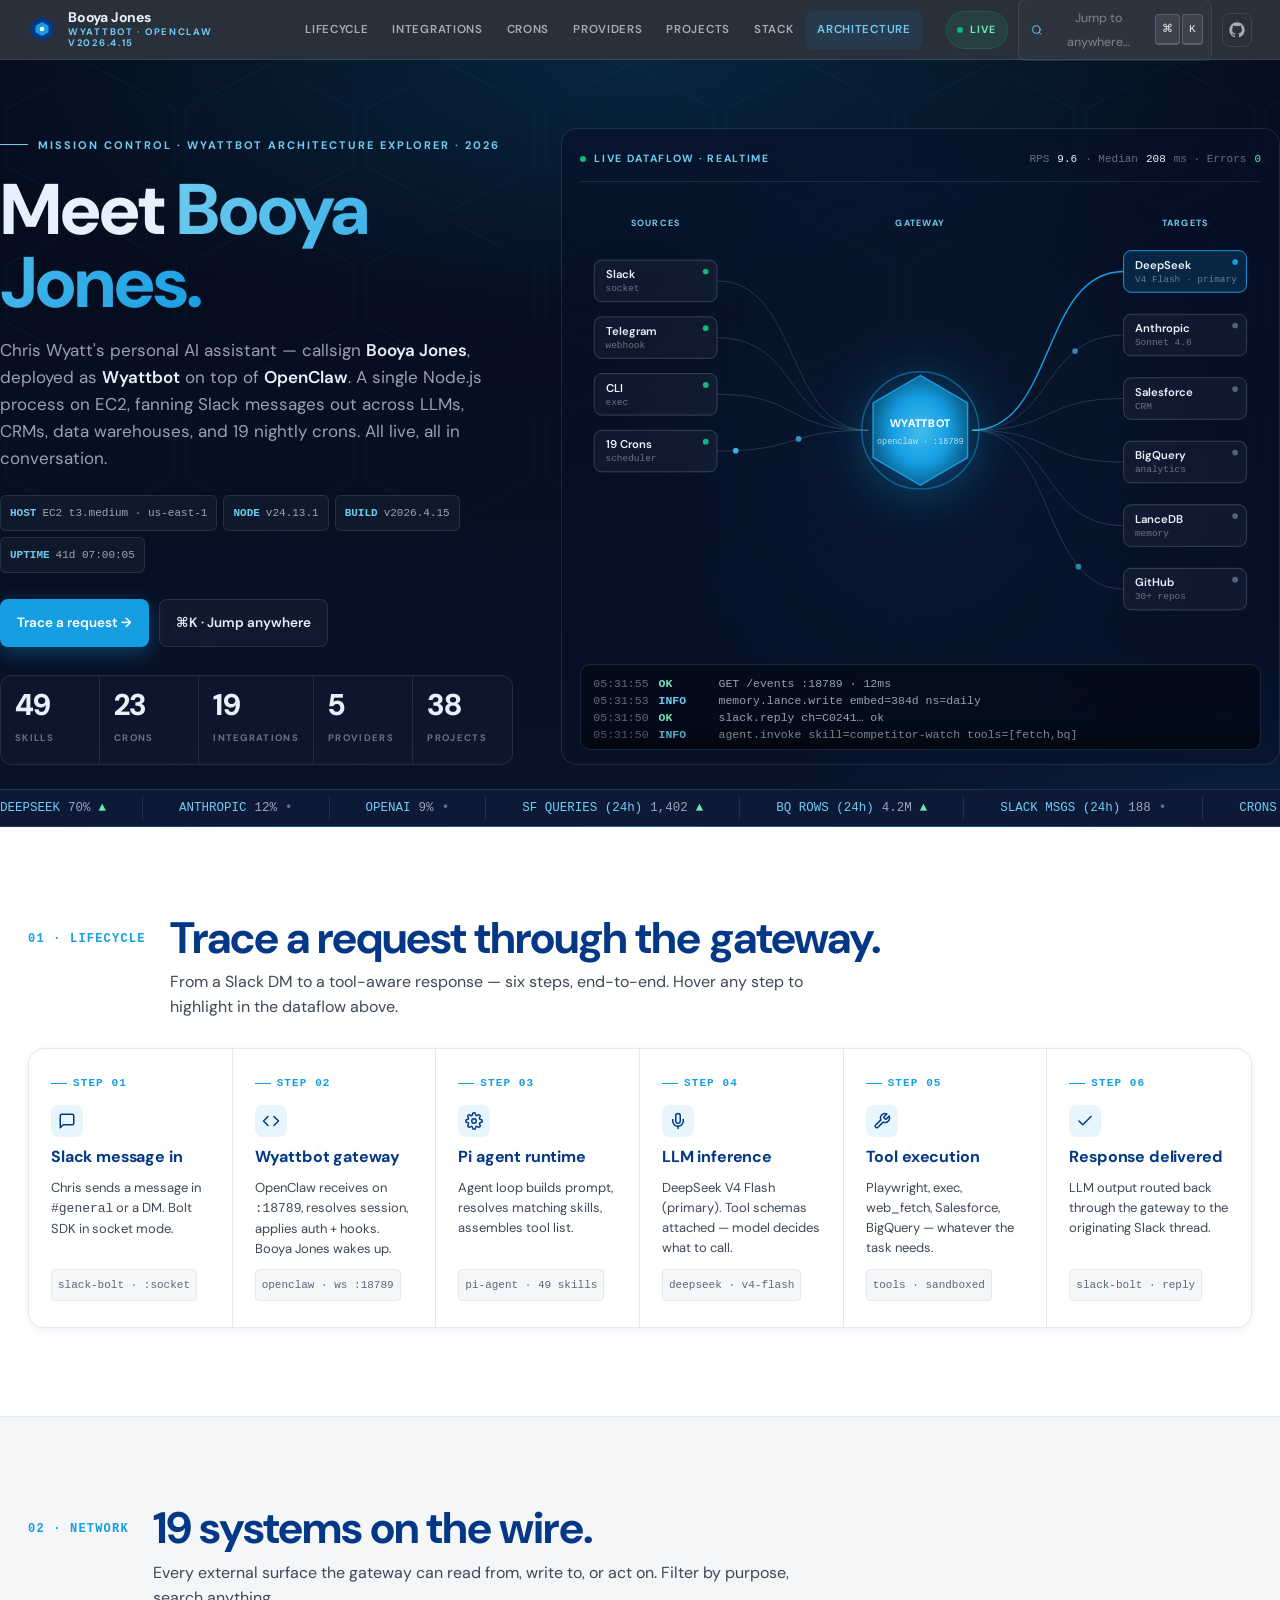
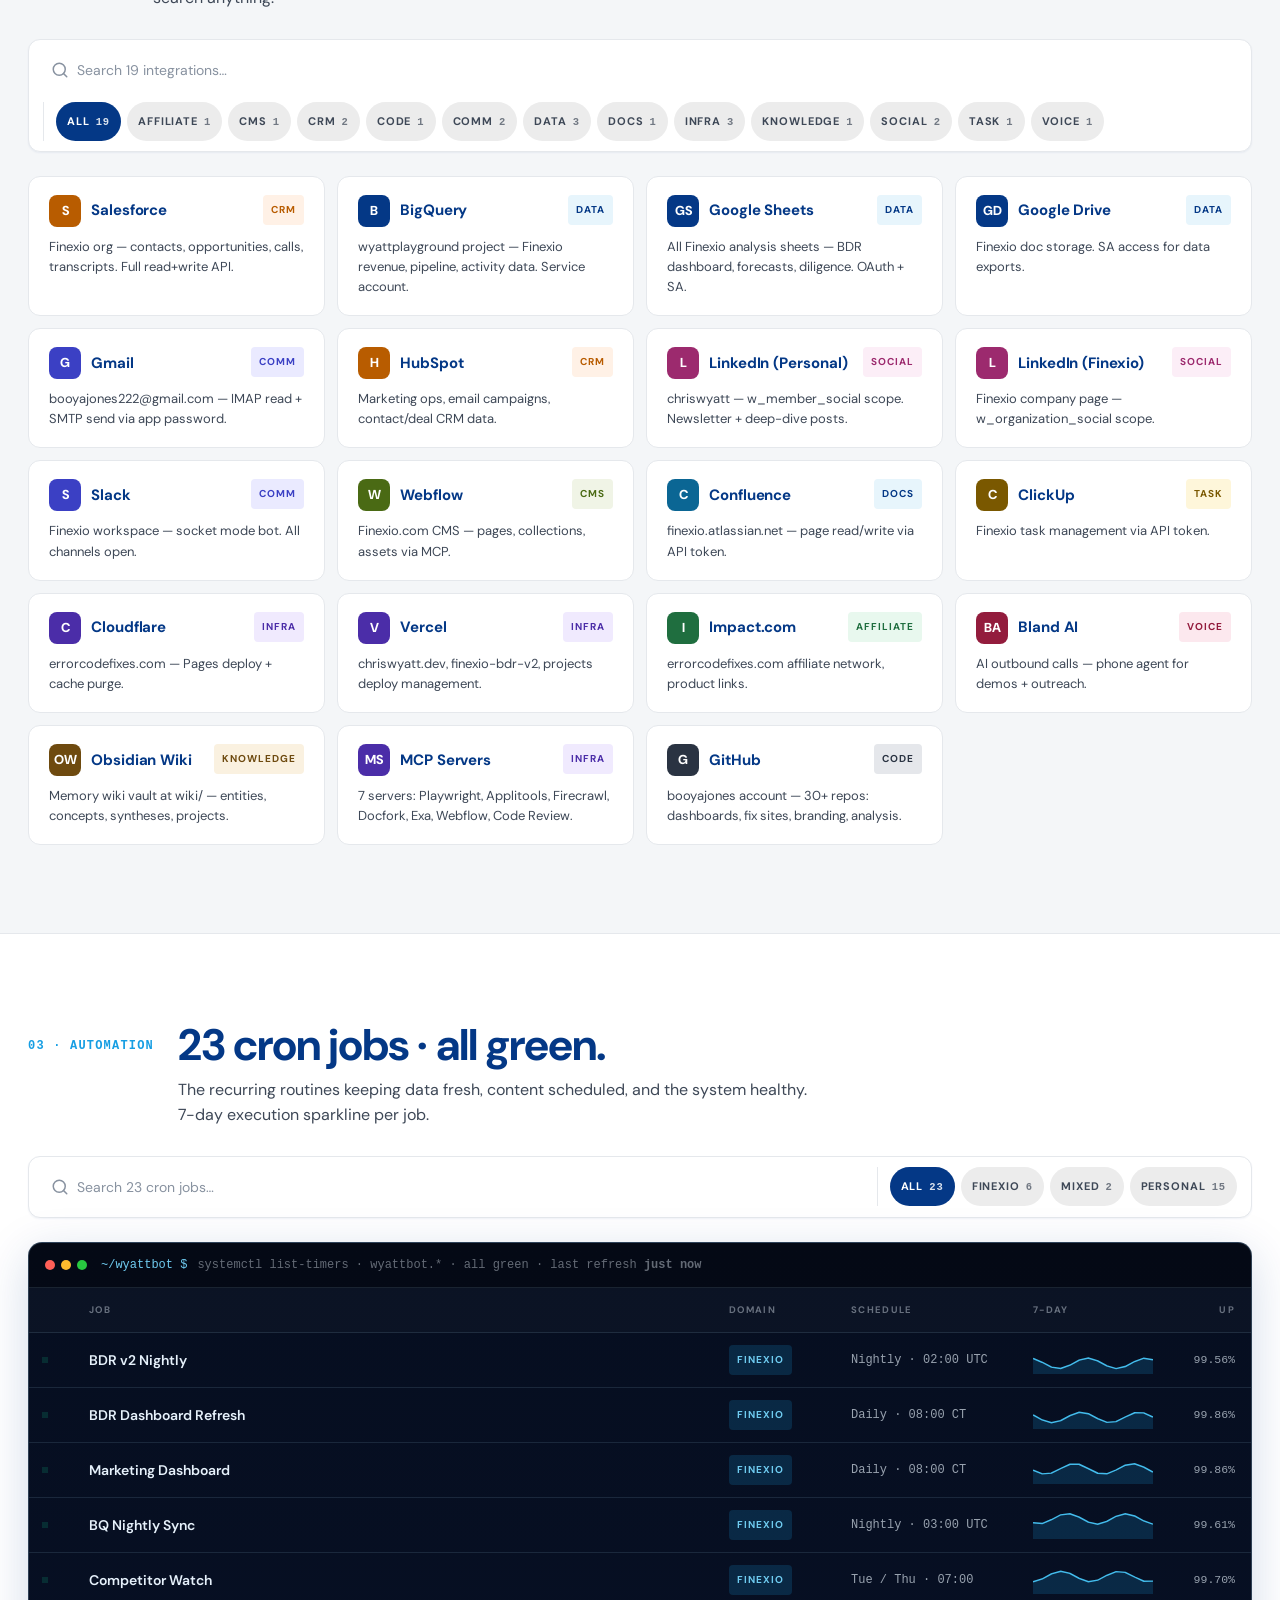
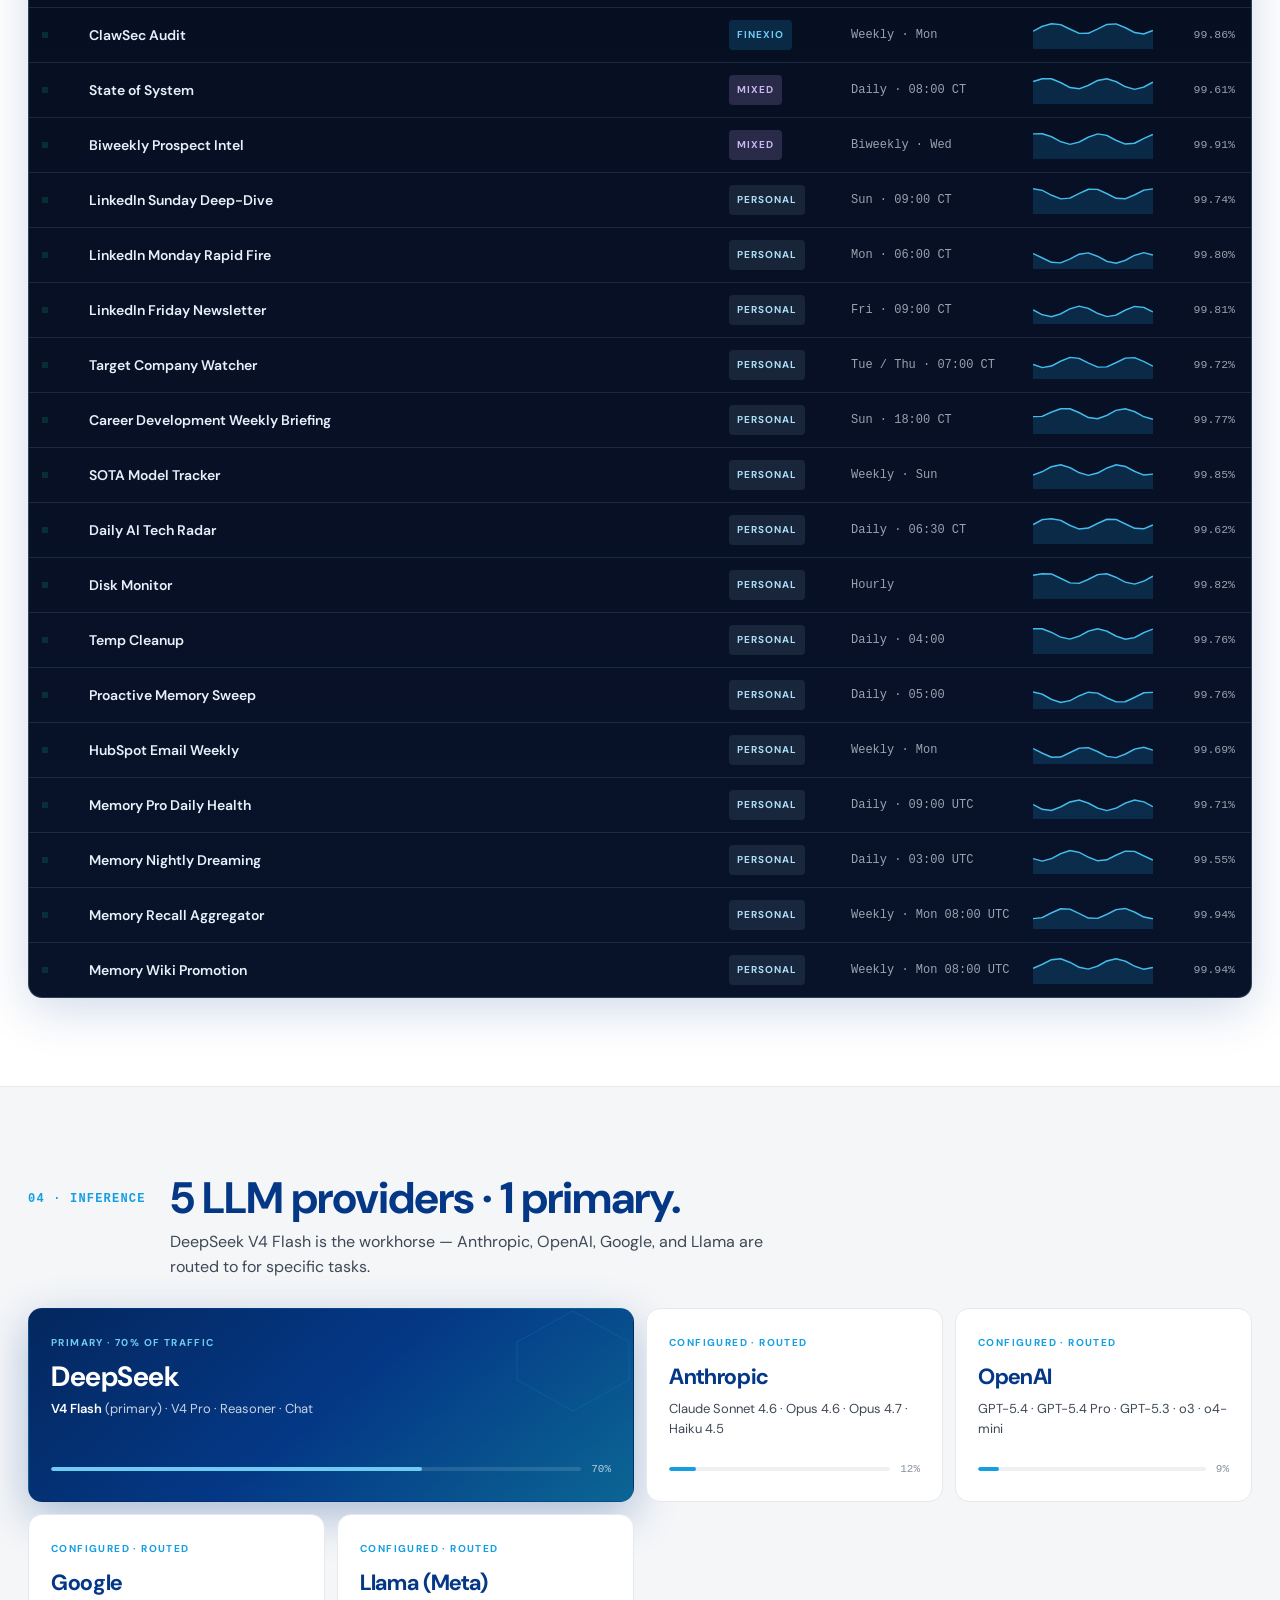
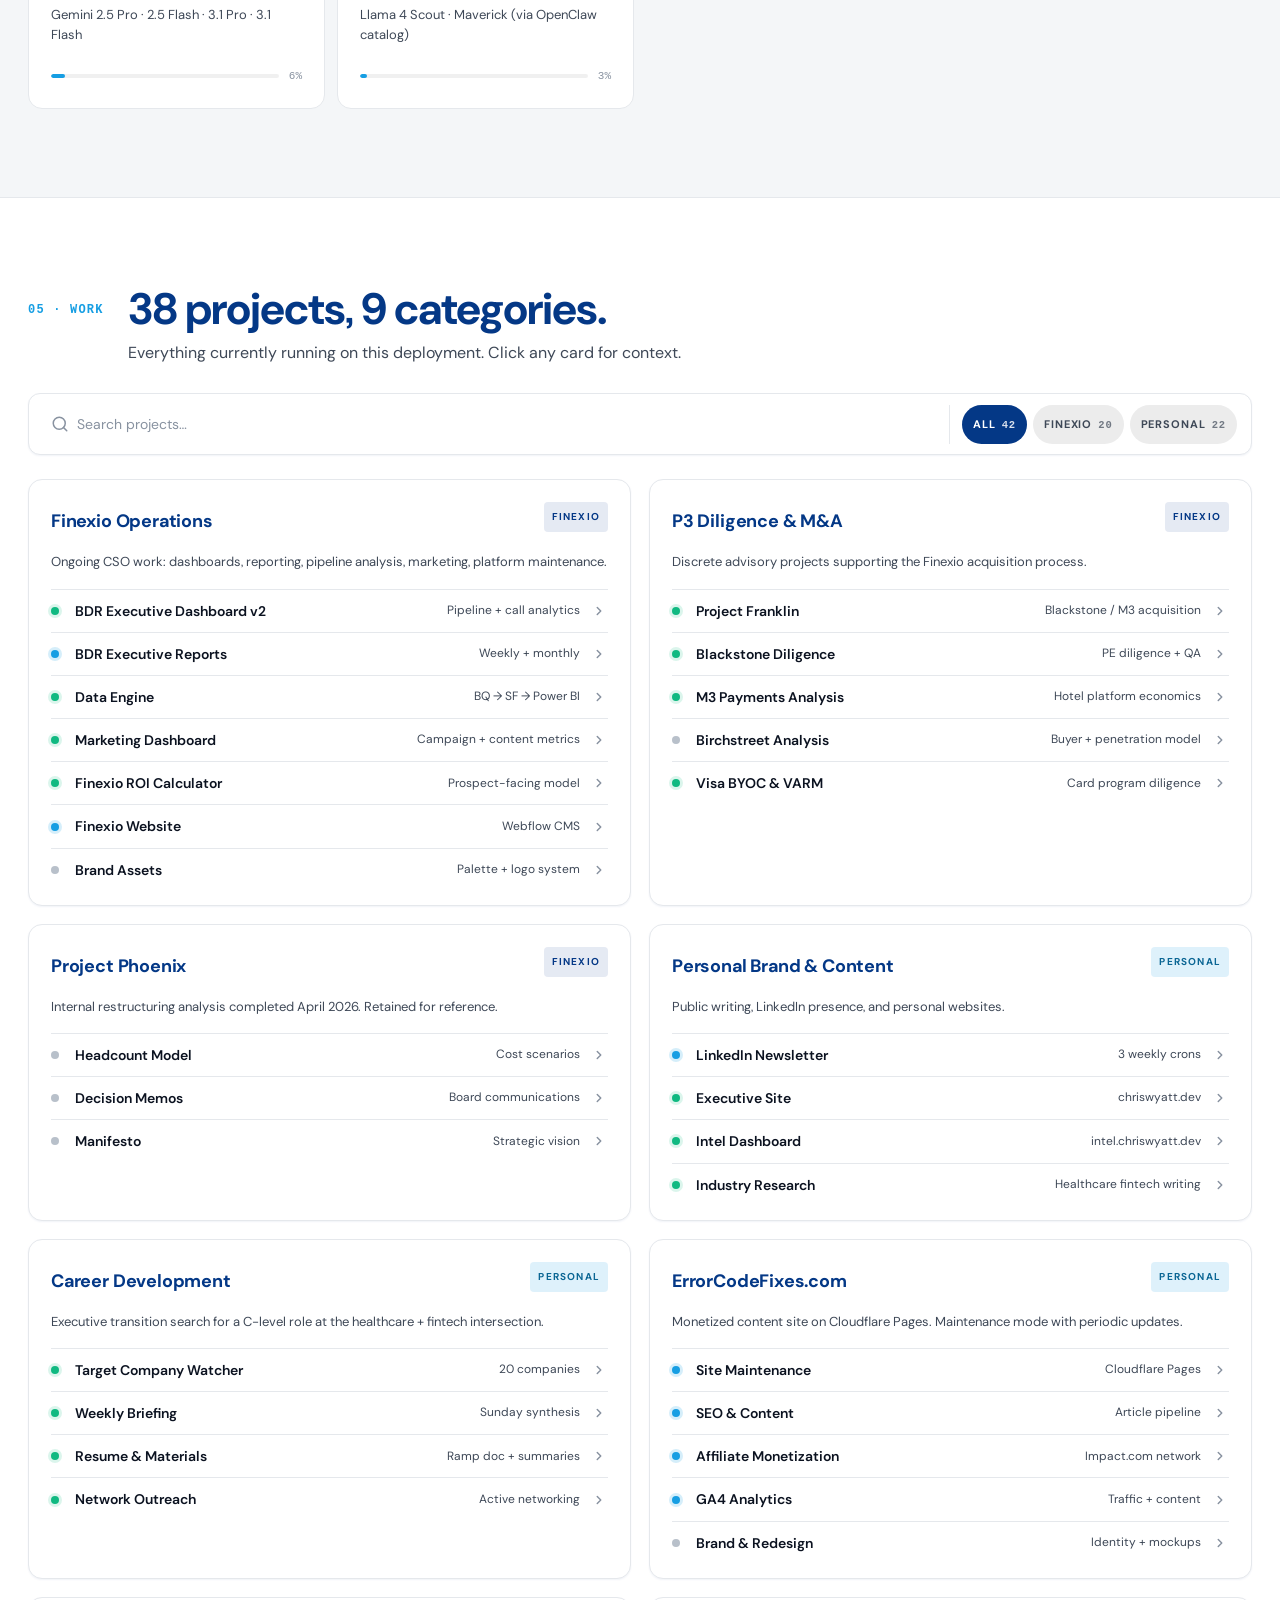
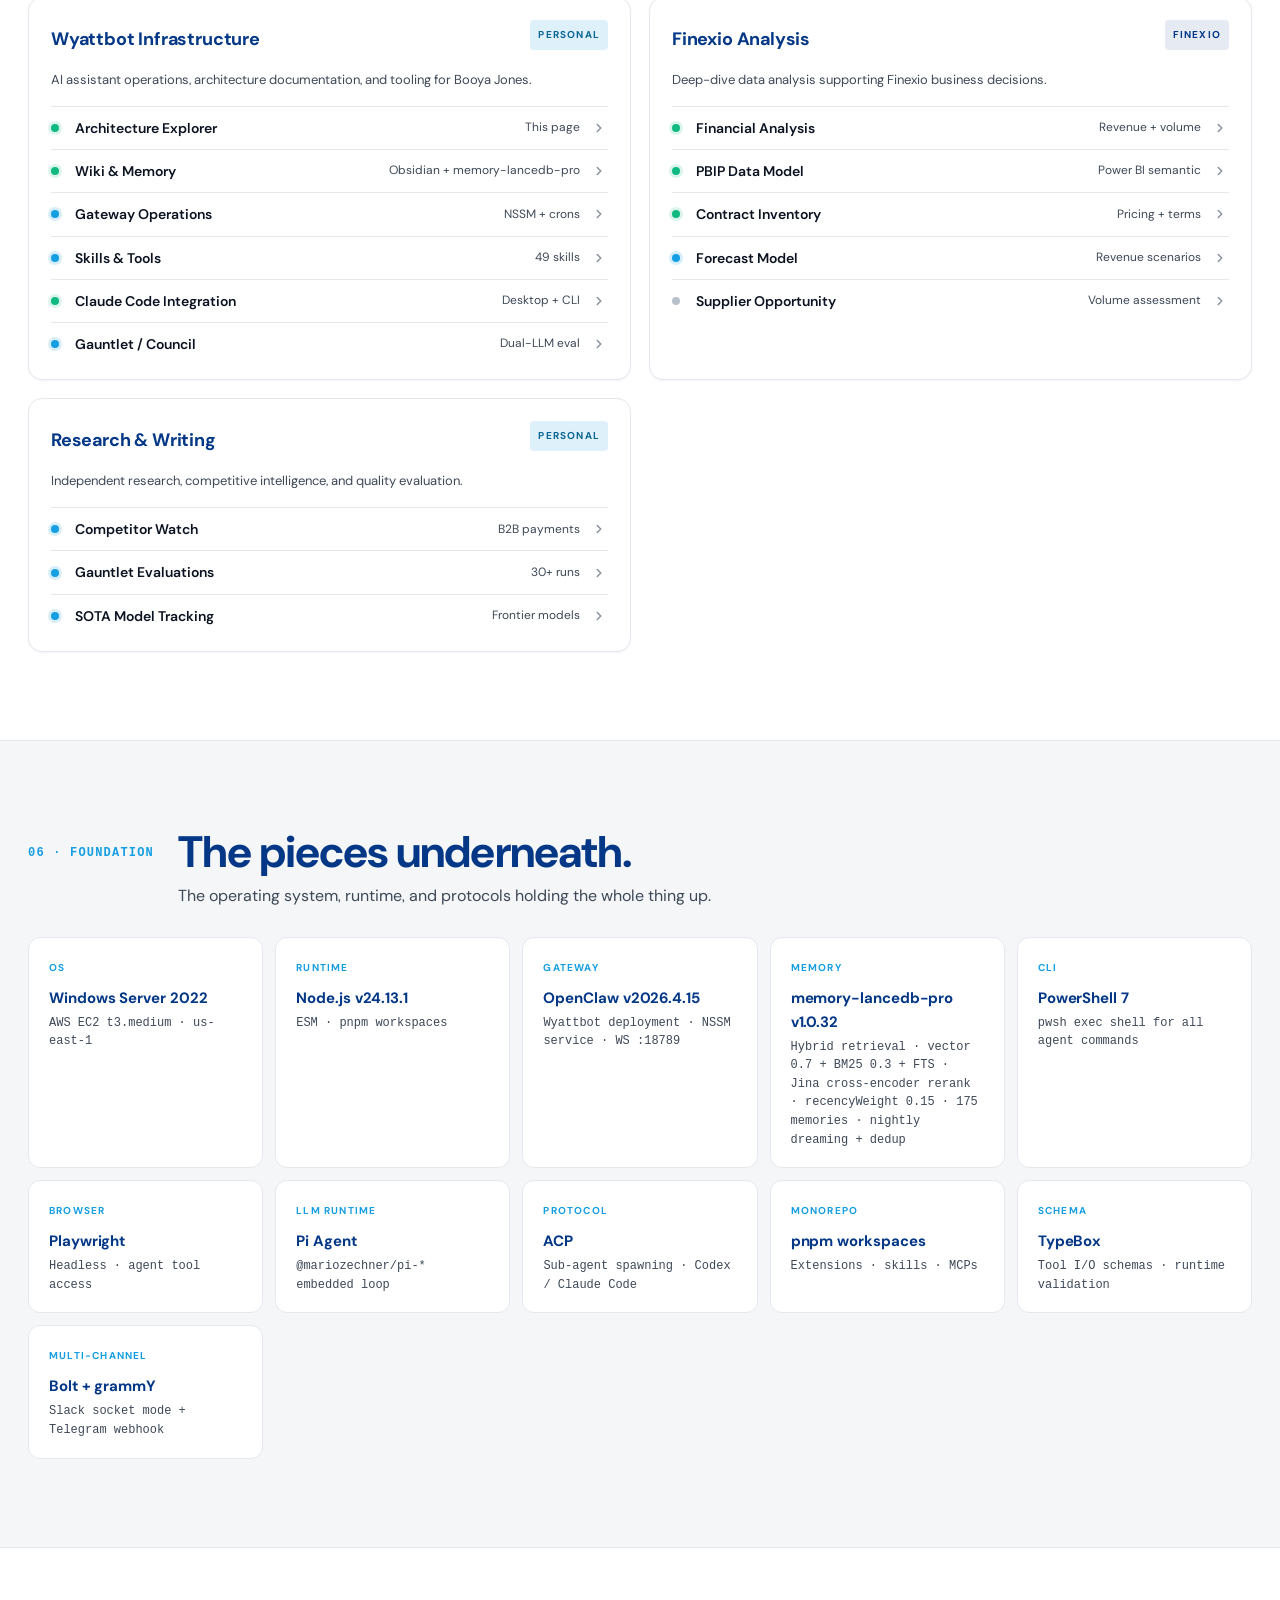
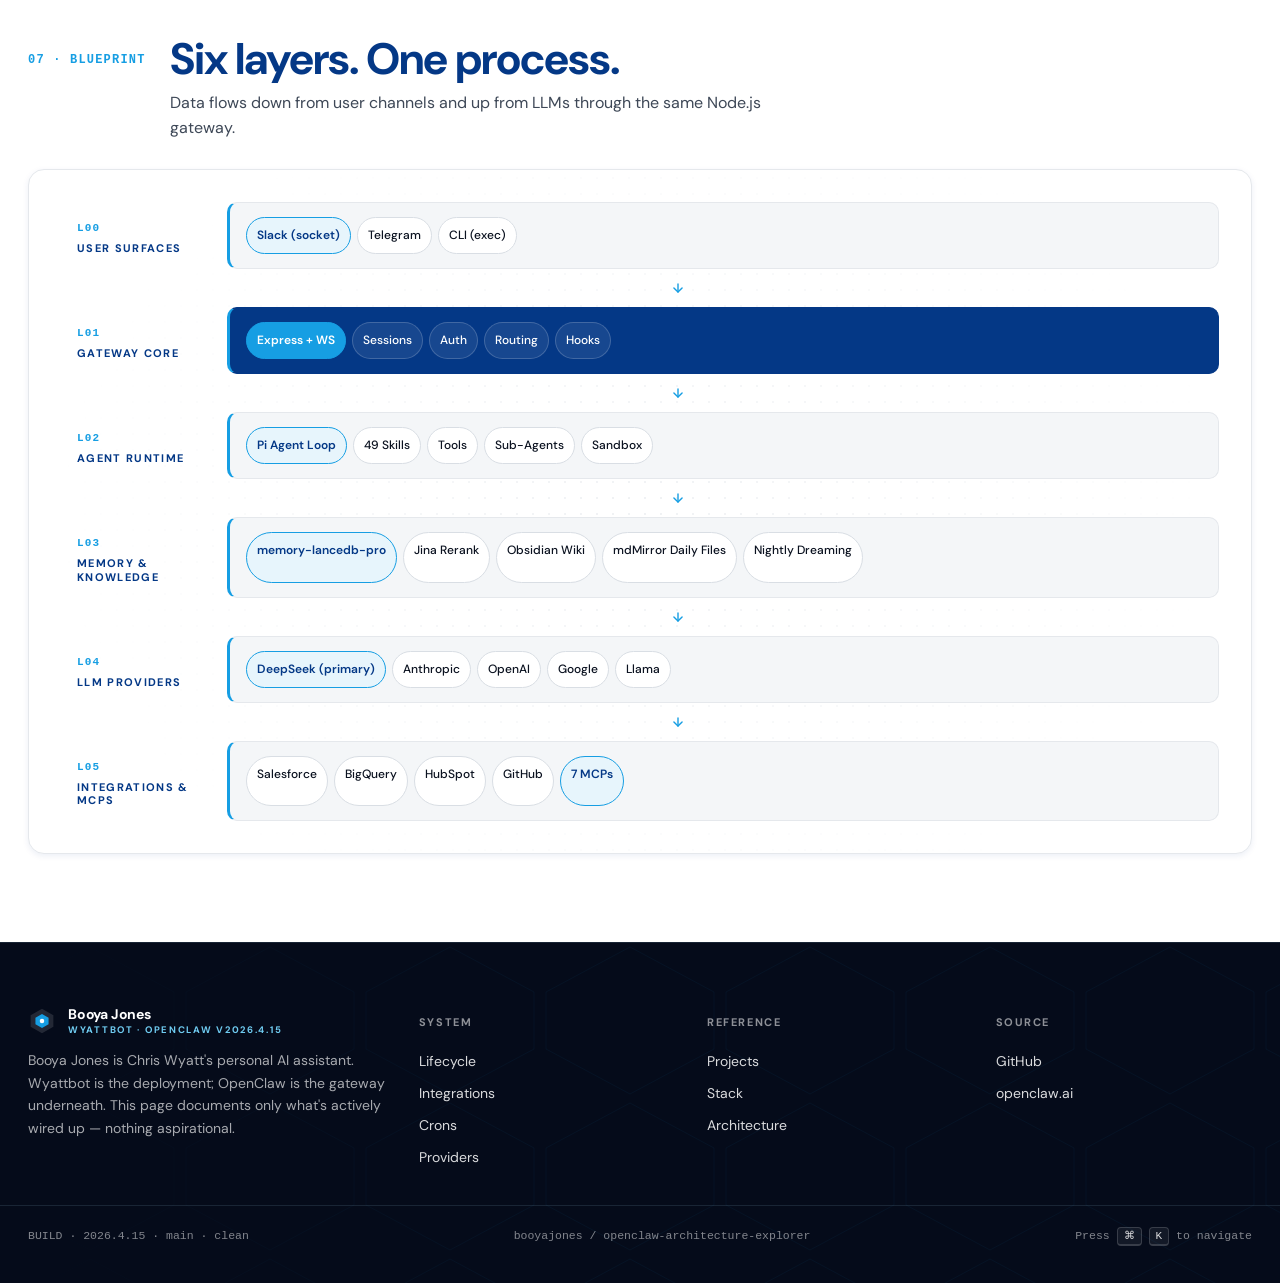
==== index.html @ 8e536f29 "Update to memory-lancedb-pro v1.0.32 state + fix broken footer link Reflects 2026-05-11 memory migra" ====
<!DOCTYPE html>
<html lang="en">
<head>
<meta charset="UTF-8" />
<meta name="viewport" content="width=device-width, initial-scale=1.0" />
<title>Booya Jones · Wyattbot Mission Control</title>
<meta name="description" content="Live architecture explorer for Wyattbot — Chris Wyatt's personal AI assistant (callsign: Booya Jones) running on OpenClaw. One Node.js gateway, 49 skills, 23 crons, 19 integrations, 5 LLM providers, memory-lancedb-pro with hybrid retrieval + Jina rerank." />
<link rel="stylesheet" href="css/finexio-tokens.css" />
<style>
/* =============================================================
   Wyattbot Mission Control · Finexio brand
   ============================================================= */
*, *::before, *::after { box-sizing: border-box; }
html { scroll-behavior: smooth; }
body { margin: 0; background: var(--bg-page); color: var(--fg-1); -webkit-font-smoothing: antialiased; overflow-x: hidden; font-feature-settings: "ss01","cv11"; }
img { max-width: 100%; display: block; }
button { font: inherit; cursor: pointer; border: 0; background: none; color: inherit; }
input, kbd { font: inherit; }
kbd {
  font-family: var(--font-mono); font-size: 11px;
  padding: 2px 6px; border-radius: 4px;
  background: rgba(255,255,255,0.08);
  border: 1px solid rgba(255,255,255,0.16);
  border-bottom-width: 2px;
  color: rgba(255,255,255,0.9);
}
:root.light kbd { background: var(--gray-50); border-color: var(--border-2); color: var(--fg-1); }
::selection { background: rgba(22,158,227,0.28); color: var(--finexio-navy); }

/* dark theme tokens override */
:root {
  --mc-bg: #050B1A;
  --mc-bg-2: #081229;
  --mc-bg-3: #0C1A38;
  --mc-line: rgba(173,221,245,0.12);
  --mc-line-strong: rgba(173,221,245,0.24);
  --mc-text: #E6F1FB;
  --mc-text-2: rgba(230,241,251,0.65);
  --mc-text-3: rgba(230,241,251,0.42);
  --mc-blue: #169EE3;
  --mc-blue-soft: #6FCBF0;
  --mc-blue-dim: #0B6694;
  --mc-good: #10B981;
  --mc-amber: #F4A940;
}

.wrap { max-width: 1320px; margin: 0 auto; padding: 0 28px; }
@media (max-width: 720px) { .wrap { padding: 0 20px; } }

/* =============================================================
   TOP BAR
   ============================================================= */
.topbar {
  position: sticky; top: 0; z-index: 60;
  height: 60px;
  background: rgba(5,11,26,0.85);
  backdrop-filter: blur(18px); -webkit-backdrop-filter: blur(18px);
  border-bottom: 1px solid var(--mc-line);
  color: var(--mc-text);
}
.topbar-inner { display: flex; align-items: center; gap: 24px; height: 100%; }
.brand { display: flex; align-items: center; gap: 12px; font-weight: 700; font-size: 14px; letter-spacing: -0.1px; color: var(--mc-text); text-decoration: none; }
.brand-mark { width: 28px; height: 28px; flex-shrink: 0; }
.brand-name { line-height: 1.1; display: flex; flex-direction: column; gap: 2px; }
.brand-name b { font-weight: 700; font-size: 14px; color: var(--mc-text); letter-spacing: -0.2px; }
.brand-name small { font-family: var(--font-caption); font-size: 9.5px; font-weight: 700; letter-spacing: 0.18em; color: var(--mc-blue-soft); text-transform: uppercase; }

.top-nav { display: flex; align-items: center; gap: 2px; flex: 1; margin-left: 8px; }
.top-nav a {
  font-family: var(--font-caption);
  font-size: 11.5px; font-weight: 600; letter-spacing: 0.06em;
  text-transform: uppercase; color: var(--mc-text-2);
  padding: 7px 11px; border-radius: 6px; border-bottom: 0;
  transition: color 120ms, background 120ms;
}
.top-nav a:hover { color: var(--mc-text); background: rgba(255,255,255,0.05); border-bottom: 0; }
.top-nav a.is-active { color: var(--mc-blue-soft); background: rgba(22,158,227,0.10); }
@media (max-width: 1080px) { .top-nav { display: none; } }

.top-actions { display: flex; align-items: center; gap: 10px; }
.search-trigger {
  display: inline-flex; align-items: center; gap: 10px;
  padding: 6px 8px 6px 12px;
  border: 1px solid var(--mc-line);
  border-radius: 8px;
  font-size: 12.5px; color: var(--mc-text-3);
  background: rgba(255,255,255,0.02);
  transition: border-color 150ms, color 150ms;
}
.search-trigger:hover { border-color: var(--mc-line-strong); color: var(--mc-text-2); }
.search-trigger svg { color: var(--mc-blue-soft); }
.search-trigger .k { display: inline-flex; gap: 2px; }
.live-pill {
  display: inline-flex; align-items: center; gap: 7px;
  font-family: var(--font-caption); font-size: 10.5px; font-weight: 700;
  letter-spacing: 0.12em; text-transform: uppercase;
  padding: 6px 10px; border-radius: 999px;
  background: rgba(16,185,129,0.10); color: #6EE7B7;
  border: 1px solid rgba(16,185,129,0.22);
}
.live-pill .led { width: 6px; height: 6px; border-radius: 50%; background: var(--mc-good); box-shadow: 0 0 0 0 rgba(16,185,129,0.6); animation: pulse 2.4s cubic-bezier(.2,0,.2,1) infinite; }
@keyframes pulse { 0% { box-shadow: 0 0 0 0 rgba(16,185,129,0.6); } 70% { box-shadow: 0 0 0 8px rgba(16,185,129,0); } 100% { box-shadow: 0 0 0 0 rgba(16,185,129,0); } }
.icon-btn {
  width: 34px; height: 34px; border-radius: 8px;
  display: inline-flex; align-items: center; justify-content: center;
  color: var(--mc-text-2); border: 1px solid var(--mc-line);
  transition: color 120ms, border-color 120ms, background 120ms;
}
.icon-btn:hover { color: var(--mc-text); border-color: var(--mc-line-strong); background: rgba(255,255,255,0.04); }

@media (max-width: 720px) {
  .live-pill { display: none; }
  .search-trigger .label, .search-trigger .k { display: none; }
}

/* =============================================================
   HERO — MISSION CONTROL
   ============================================================= */
.hero {
  position: relative; overflow: hidden; isolation: isolate;
  background:
    radial-gradient(ellipse 80% 50% at 50% 0%, rgba(22,158,227,0.18), transparent 70%),
    radial-gradient(ellipse 60% 40% at 100% 100%, rgba(22,158,227,0.10), transparent 70%),
    linear-gradient(180deg, var(--mc-bg) 0%, var(--mc-bg-2) 100%);
  color: var(--mc-text);
  padding: 32px 0 0;
}
.hero::before {
  content: ''; position: absolute; inset: 0; pointer-events: none;
  background-image: url("data:image/svg+xml;utf8,<svg xmlns='http://www.w3.org/2000/svg' width='180' height='156' viewBox='0 0 180 156'><g fill='none' stroke='%23169EE3' stroke-width='1' opacity='0.16'><polygon points='90,4 174,49 174,106 90,151 6,106 6,49'/></g></svg>");
  background-size: 180px 156px;
  opacity: 0.5;
  mask-image: linear-gradient(180deg, black 30%, transparent 100%);
  -webkit-mask-image: linear-gradient(180deg, black 30%, transparent 100%);
}
.hero::after {
  content: ''; position: absolute; left: -10%; right: -10%; bottom: 0; height: 1px;
  background: linear-gradient(90deg, transparent, rgba(22,158,227,0.5), transparent);
}

.hero-grid {
  position: relative;
  display: grid; grid-template-columns: 5fr 7fr; gap: 48px;
  padding: 36px 0 24px;
  align-items: stretch;
}
@media (max-width: 1100px) { .hero-grid { grid-template-columns: 1fr; gap: 32px; } }

.hero-eyebrow {
  display: inline-flex; align-items: center; gap: 10px;
  font-family: var(--font-caption); font-size: 11px; font-weight: 700;
  letter-spacing: 0.18em; text-transform: uppercase; color: var(--mc-blue-soft);
  margin-bottom: 16px;
}
.hero-eyebrow::before { content: ''; width: 28px; height: 1px; background: var(--mc-blue-soft); }

.hero h1 {
  font-family: var(--font-display); font-weight: 800;
  font-size: clamp(40px, 5.6vw, 76px); line-height: 1.02;
  letter-spacing: -0.028em;
  color: var(--mc-text); margin: 0 0 18px;
}
.hero h1 em {
  font-style: normal;
  background: linear-gradient(120deg, var(--mc-blue-soft) 0%, var(--mc-blue) 100%);
  -webkit-background-clip: text; background-clip: text; color: transparent;
}

.hero-lede { font-size: 17px; line-height: 1.6; color: var(--mc-text-2); max-width: 520px; margin: 0 0 22px; }
.hero-lede b { color: var(--mc-text); font-weight: 600; }

.hero-meta { display: flex; flex-wrap: wrap; gap: 6px; margin-bottom: 26px; }
.hero-meta .chip {
  font-family: var(--font-mono); font-size: 11px;
  padding: 5px 9px; border-radius: 6px;
  background: rgba(255,255,255,0.04);
  border: 1px solid var(--mc-line);
  color: var(--mc-text-2);
  display: inline-flex; align-items: center; gap: 6px;
}
.hero-meta .chip b { color: var(--mc-blue-soft); font-weight: 600; }

.hero-cta-row { display: flex; flex-wrap: wrap; gap: 10px; margin-bottom: 28px; }
.btn {
  display: inline-flex; align-items: center; gap: 8px;
  padding: 11px 16px; border-radius: 8px;
  font-size: 13.5px; font-weight: 600;
  transition: transform 120ms, background 150ms, border-color 150ms;
  border: 1px solid transparent;
}
.btn-primary { background: var(--mc-blue); color: #fff; box-shadow: 0 6px 20px rgba(22,158,227,0.35); }
.btn-primary:hover { background: #0F8BCB; transform: translateY(-1px); }
.btn-ghost { background: rgba(255,255,255,0.04); color: var(--mc-text); border-color: var(--mc-line); }
.btn-ghost:hover { background: rgba(255,255,255,0.08); border-color: var(--mc-line-strong); }
.btn:active { transform: translateY(0) scale(0.98); }

.hero-stats {
  display: grid; grid-template-columns: repeat(5, 1fr); gap: 0;
  background: rgba(255,255,255,0.025);
  border: 1px solid var(--mc-line);
  border-radius: 12px; overflow: hidden;
}
@media (max-width: 720px) { .hero-stats { grid-template-columns: repeat(3, 1fr); } }
.hero-stats .stat { padding: 14px 14px; border-right: 1px solid var(--mc-line); }
.hero-stats .stat:last-child { border-right: 0; }
.hero-stats .stat-num { font-family: var(--font-display); font-weight: 800; font-size: 30px; color: var(--mc-text); line-height: 1; letter-spacing: -0.02em; font-variant-numeric: tabular-nums; }
.hero-stats .stat-label { font-family: var(--font-caption); font-size: 9.5px; font-weight: 700; letter-spacing: 0.14em; text-transform: uppercase; color: var(--mc-text-3); margin-top: 6px; }

/* HERO RIGHT — DATAFLOW MAP */
.dataflow {
  position: relative;
  background:
    radial-gradient(ellipse 60% 80% at 50% 50%, rgba(22,158,227,0.06), transparent 70%),
    rgba(8,18,41,0.6);
  border: 1px solid var(--mc-line);
  border-radius: 16px;
  padding: 18px 18px 14px;
  overflow: hidden;
  display: flex; flex-direction: column;
  min-height: 520px;
}
.dataflow-head {
  display: flex; align-items: center; justify-content: space-between; gap: 10px;
  padding-bottom: 10px; margin-bottom: 8px;
  border-bottom: 1px solid var(--mc-line);
}
.dataflow-title {
  font-family: var(--font-caption); font-size: 10.5px; font-weight: 700;
  letter-spacing: 0.16em; text-transform: uppercase; color: var(--mc-blue-soft);
  display: inline-flex; align-items: center; gap: 8px;
}
.dataflow-title .led { width: 6px; height: 6px; border-radius: 50%; background: var(--mc-good); animation: pulse 2.4s cubic-bezier(.2,0,.2,1) infinite; }
.dataflow-meter {
  display: inline-flex; align-items: center; gap: 8px;
  font-family: var(--font-mono); font-size: 11px; color: var(--mc-text-3);
}
.dataflow-meter b { color: var(--mc-text); font-weight: 500; }

.dataflow-svg {
  flex: 1; display: block; width: 100%; min-height: 460px;
}

.df-rail-label {
  font-family: var(--font-caption); font-size: 9.5px; font-weight: 700;
  letter-spacing: 0.14em; text-transform: uppercase;
  fill: var(--mc-blue-soft);
}
.df-node-rect {
  fill: rgba(255,255,255,0.04); stroke: var(--mc-line-strong); stroke-width: 1;
  transition: fill 200ms, stroke 200ms;
}
.df-node:hover .df-node-rect, .df-node.is-hot .df-node-rect {
  fill: rgba(22,158,227,0.16); stroke: var(--mc-blue);
}
.df-node-name { fill: var(--mc-text); font-family: var(--font-sans); font-weight: 600; font-size: 12px; }
.df-node-meta { fill: var(--mc-text-3); font-family: var(--font-mono); font-size: 10px; }
.df-node-icon { fill: var(--mc-blue-soft); }
.df-edge { stroke: rgba(173,221,245,0.18); stroke-width: 1; fill: none; }
.df-edge.is-hot { stroke: var(--mc-blue); stroke-width: 1.5; }
.df-core-shape { fill: url(#dfCoreGrad); stroke: var(--mc-blue); stroke-width: 1.5; filter: drop-shadow(0 8px 28px rgba(22,158,227,0.45)); }
.df-core-pulse { fill: none; stroke: var(--mc-blue); stroke-width: 1.5; opacity: 0.5; transform-origin: center; animation: corePulse 3.2s cubic-bezier(.2,.7,.1,1) infinite; }
@keyframes corePulse { 0% { transform: scale(1); opacity: 0.55; } 70% { transform: scale(1.5); opacity: 0; } 100% { opacity: 0; } }
.df-core-label { fill: #fff; font-family: var(--font-display); font-weight: 800; font-size: 11.5px; letter-spacing: 0.06em; }
.df-core-sub { fill: rgba(255,255,255,0.7); font-family: var(--font-mono); font-size: 9px; }

/* console strip */
.console {
  margin-top: 12px;
  font-family: var(--font-mono); font-size: 11.5px; line-height: 1.5;
  color: var(--mc-text-2);
  background: rgba(0,0,0,0.35);
  border: 1px solid var(--mc-line);
  border-radius: 10px;
  padding: 10px 12px;
  height: 86px; overflow: hidden;
  position: relative;
}
.console::after { content: ''; position: absolute; bottom: 0; left: 0; right: 0; height: 28px; background: linear-gradient(to bottom, transparent, rgba(0,0,0,0.35)); pointer-events: none; }
.console .line { display: flex; gap: 10px; opacity: 0; animation: linein 320ms cubic-bezier(.2,0,.2,1) forwards; }
.console .ts { color: var(--mc-text-3); flex-shrink: 0; }
.console .lvl { font-weight: 600; flex-shrink: 0; width: 50px; }
.console .lvl.ok { color: #6EE7B7; }
.console .lvl.info { color: var(--mc-blue-soft); }
.console .lvl.warn { color: #FBBF77; }
@keyframes linein { from { opacity: 0; transform: translateY(4px);} to { opacity: 1; transform: none; } }

/* =============================================================
   TICKER
   ============================================================= */
.ticker {
  background: var(--mc-bg-3); color: var(--mc-text-2);
  border-top: 1px solid var(--mc-line);
  border-bottom: 1px solid var(--mc-line);
  height: 38px; overflow: hidden; position: relative;
}
.ticker-track {
  display: flex; gap: 36px; align-items: center; height: 100%;
  white-space: nowrap;
  animation: tickerScroll 50s linear infinite;
  font-family: var(--font-mono); font-size: 12.5px;
}
.ticker-track:hover { animation-play-state: paused; }
.ticker-item { display: inline-flex; align-items: center; gap: 8px; padding-right: 36px; border-right: 1px solid var(--mc-line); }
.ticker-item b { color: var(--mc-blue-soft); font-weight: 500; }
.ticker-item .delta-up { color: #6EE7B7; }
.ticker-item .delta-flat { color: var(--mc-text-3); }
@keyframes tickerScroll { from { transform: translateX(0); } to { transform: translateX(-50%); } }

/* =============================================================
   SECTIONS (LIGHT)
   ============================================================= */
section.section { padding: 88px 0; position: relative; }
section.section + section.section { border-top: 1px solid var(--border-1); }
section.tinted { background: var(--gray-50); }

.section-head { display: grid; grid-template-columns: auto 1fr auto; gap: 24px; align-items: end; margin-bottom: 28px; }
@media (max-width: 720px) { .section-head { grid-template-columns: 1fr; gap: 8px; } }
.section-num { font-family: var(--font-mono); font-size: 12px; font-weight: 600; color: var(--finexio-blue); letter-spacing: 0.1em; align-self: start; padding-top: 12px; }
.section-title { font-family: var(--font-display); font-weight: 700; font-size: clamp(30px, 4vw, 44px); line-height: 1.05; letter-spacing: -0.022em; color: var(--finexio-navy); margin: 0; }
.section-sub { color: var(--fg-2); font-size: 16px; line-height: 1.6; max-width: 640px; margin: 8px 0 0; }
.section-tools { display: flex; gap: 8px; align-items: center; justify-self: end; }

.search-row {
  display: flex; flex-wrap: wrap; gap: 12px; align-items: center;
  margin: 8px 0 24px; padding: 10px 14px;
  background: var(--finexio-white);
  border: 1px solid var(--border-1);
  border-radius: 12px;
  box-shadow: var(--shadow-xs);
}
.search-row .search { flex: 1; min-width: 240px; display: flex; align-items: center; gap: 8px; padding: 4px 8px; }
.search-row .search input { flex: 1; border: 0; outline: 0; background: transparent; color: var(--fg-1); font-size: 14px; padding: 4px 0; }
.search-row .search input::placeholder { color: var(--fg-3); }
.search-row .search svg { color: var(--gray-400); flex-shrink: 0; }
.filters { display: flex; flex-wrap: wrap; gap: 6px; border-left: 1px solid var(--border-1); padding-left: 12px; }
@media (max-width: 720px) { .filters { border-left: 0; padding-left: 0; width: 100%; } }
.filter-chip {
  font-family: var(--font-caption); font-size: 11px; font-weight: 700; letter-spacing: 0.08em; text-transform: uppercase;
  padding: 6px 10px; border-radius: 999px;
  background: var(--gray-100); color: var(--fg-2);
  border: 1px solid transparent; transition: all 120ms;
}
.filter-chip:hover { background: var(--finexio-blue-wash); color: var(--finexio-navy); }
.filter-chip.is-active { background: var(--finexio-navy); color: #fff; }
.filter-count { font-family: var(--font-mono); font-size: 10.5px; color: inherit; opacity: 0.7; margin-left: 6px; }
.filter-chip.is-active .filter-count { opacity: 0.85; }

/* =============================================================
   FLOW (lifecycle)
   ============================================================= */
.flow {
  position: relative;
  display: grid; grid-template-columns: repeat(6, 1fr); gap: 0;
  background: var(--finexio-white);
  border: 1px solid var(--border-1);
  border-radius: 16px; overflow: hidden;
  box-shadow: var(--shadow-sm);
}
@media (max-width: 980px) { .flow { grid-template-columns: repeat(2, 1fr); } }
@media (max-width: 540px) { .flow { grid-template-columns: 1fr; } }
.flow-step { position: relative; padding: 22px 22px 26px; border-right: 1px solid var(--border-1); display: flex; flex-direction: column; gap: 10px; transition: background 200ms; }
.flow-step:last-child { border-right: 0; }
.flow-step:hover { background: var(--finexio-blue-wash); }
@media (max-width: 980px) { .flow-step:nth-child(2n) { border-right: 0; } .flow-step { border-bottom: 1px solid var(--border-1); } .flow-step:nth-last-child(-n+2) { border-bottom: 0; } }
@media (max-width: 540px) { .flow-step { border-right: 0; border-bottom: 1px solid var(--border-1); } .flow-step:last-child { border-bottom: 0; } }
.flow-num {
  font-family: var(--font-mono); font-size: 11px; font-weight: 600;
  color: var(--finexio-blue); letter-spacing: 0.1em;
  display: inline-flex; align-items: center; gap: 6px;
}
.flow-num::before { content: ''; width: 16px; height: 1px; background: currentColor; }
.flow-icon { width: 32px; height: 32px; border-radius: 8px; background: var(--finexio-blue-wash); color: var(--finexio-navy); display: inline-flex; align-items: center; justify-content: center; }
.flow-step h3 { font-family: var(--font-sans); font-size: 16px; font-weight: 700; color: var(--finexio-navy); margin: 0; line-height: 1.3; }
.flow-step p { font-size: 13px; line-height: 1.55; color: var(--fg-2); margin: 0; }
.flow-step .meta { font-family: var(--font-mono); font-size: 11px; color: var(--gray-500); background: var(--gray-50); padding: 3px 6px; border-radius: 4px; display: inline-block; align-self: flex-start; margin-top: auto; border: 1px solid var(--border-1); }

/* =============================================================
   INTEGRATIONS
   ============================================================= */
.integ-grid { display: grid; grid-template-columns: repeat(auto-fill, minmax(280px, 1fr)); gap: 12px; }
.integ-card {
  position: relative; padding: 18px 20px;
  background: var(--finexio-white);
  border: 1px solid var(--border-1);
  border-radius: 12px;
  transition: all 200ms cubic-bezier(.2,0,.2,1);
  display: flex; flex-direction: column; gap: 10px;
  min-height: 110px;
}
.integ-card:hover { border-color: var(--finexio-blue); box-shadow: var(--shadow-md); transform: translateY(-2px); }
.integ-card::before { content: ''; position: absolute; left: 0; top: 14px; bottom: 14px; width: 2px; border-radius: 2px; background: var(--finexio-blue); opacity: 0; transition: opacity 200ms; }
.integ-card:hover::before { opacity: 1; }
.integ-card[hidden] { display: none; }
.integ-top { display: flex; align-items: flex-start; justify-content: space-between; gap: 10px; }
.integ-name-row { display: flex; align-items: center; gap: 10px; }
.integ-glyph { width: 32px; height: 32px; flex-shrink: 0; border-radius: 8px; display: inline-flex; align-items: center; justify-content: center; font-family: var(--font-display); font-weight: 800; font-size: 13px; color: #fff; }
.integ-name { font-size: 15px; font-weight: 700; color: var(--finexio-navy); letter-spacing: -0.005em; line-height: 1.25; }
.integ-type { font-family: var(--font-caption); font-size: 10px; font-weight: 700; letter-spacing: 0.1em; text-transform: uppercase; padding: 3px 8px; border-radius: 4px; flex-shrink: 0; }
.integ-type[data-type="CRM"]       { background: #FFF1E6; color: #B85C00; }
.integ-type[data-type="Data"]      { background: #E7F5FC; color: #043886; }
.integ-type[data-type="Comm"]      { background: #EAEAFF; color: #3B40C4; }
.integ-type[data-type="Social"]    { background: #FCEEF7; color: #9C2A6E; }
.integ-type[data-type="CMS"]       { background: #F0F4E6; color: #4A6A14; }
.integ-type[data-type="Docs"]      { background: #E7F5FC; color: #043886; }
.integ-type[data-type="Task"]      { background: #FEF6DA; color: #7A5800; }
.integ-type[data-type="Infra"]     { background: #F0EAFE; color: #4B2DA8; }
.integ-type[data-type="Affiliate"] { background: #E8F8EE; color: #1F6E3F; }
.integ-type[data-type="Voice"]     { background: #FCE8EE; color: #931C3D; }
.integ-type[data-type="Knowledge"] { background: #FAF1E0; color: #6E4A0F; }
.integ-type[data-type="Code"]      { background: #E5E7EB; color: #2A3342; }
.integ-desc { font-size: 13px; line-height: 1.55; color: var(--fg-2); }

/* glyph backgrounds keyed off type */
.integ-glyph[data-g="CRM"]       { background: #B85C00; }
.integ-glyph[data-g="Data"]      { background: #043886; }
.integ-glyph[data-g="Comm"]      { background: #3B40C4; }
.integ-glyph[data-g="Social"]    { background: #9C2A6E; }
.integ-glyph[data-g="CMS"]       { background: #4A6A14; }
.integ-glyph[data-g="Docs"]      { background: #0B6694; }
.integ-glyph[data-g="Task"]      { background: #7A5800; }
.integ-glyph[data-g="Infra"]     { background: #4B2DA8; }
.integ-glyph[data-g="Affiliate"] { background: #1F6E3F; }
.integ-glyph[data-g="Voice"]     { background: #931C3D; }
.integ-glyph[data-g="Knowledge"] { background: #6E4A0F; }
.integ-glyph[data-g="Code"]      { background: #2A3342; }

/* =============================================================
   CRONS — terminal style
   ============================================================= */
.cron-wrap {
  background: linear-gradient(180deg, #060E20 0%, #081229 100%);
  color: var(--mc-text);
  border: 1px solid var(--mc-line-strong);
  border-radius: 14px; overflow: hidden;
  box-shadow: 0 12px 48px rgba(4,56,134,0.18);
}
.cron-titlebar {
  display: flex; align-items: center; gap: 10px;
  padding: 10px 16px;
  background: rgba(0,0,0,0.35);
  border-bottom: 1px solid var(--mc-line);
  font-family: var(--font-mono); font-size: 12px; color: var(--mc-text-3);
}
.cron-titlebar .dots { display: inline-flex; gap: 6px; margin-right: 4px; }
.cron-titlebar .dots i { width: 10px; height: 10px; border-radius: 50%; }
.cron-titlebar .dots i:nth-child(1){ background: #ff5f57; }
.cron-titlebar .dots i:nth-child(2){ background: #febc2e; }
.cron-titlebar .dots i:nth-child(3){ background: #28c840; }
.cron-titlebar .path { color: var(--mc-blue-soft); }
.cron-thead {
  display: grid; grid-template-columns: 32px 1fr 110px 170px 120px 70px;
  gap: 12px; padding: 10px 16px;
  font-family: var(--font-caption);
  font-size: 9.5px; font-weight: 700; letter-spacing: 0.14em; text-transform: uppercase;
  color: var(--mc-text-3); background: rgba(255,255,255,0.02);
  border-bottom: 1px solid var(--mc-line);
}
@media (max-width: 980px) {
  .cron-thead { display: none; }
}
.cron-row {
  display: grid; grid-template-columns: 32px 1fr 110px 170px 120px 70px;
  gap: 12px; padding: 12px 16px;
  align-items: center;
  border-bottom: 1px solid var(--mc-line);
  font-family: var(--font-mono); font-size: 13px;
  transition: background 120ms;
}
.cron-row:last-child { border-bottom: 0; }
.cron-row:hover { background: rgba(22,158,227,0.06); }
.cron-row[hidden] { display: none; }
@media (max-width: 980px) {
  .cron-row { grid-template-columns: 24px 1fr auto; gap: 10px; row-gap: 6px; }
  .cron-row .cron-tag, .cron-row .cron-sched, .cron-row .cron-uptime { grid-column: 2 / 4; }
  .cron-row .cron-spark { display: none; }
}
.cron-status .led { width: 7px; height: 7px; border-radius: 50%; background: var(--mc-good); box-shadow: 0 0 0 3px rgba(16,185,129,0.18); }
.cron-name { color: var(--mc-text); font-family: var(--font-sans); font-weight: 600; font-size: 14px; }
.cron-tag {
  font-family: var(--font-caption); font-size: 10px; font-weight: 700; letter-spacing: 0.1em;
  text-transform: uppercase; padding: 3px 8px; border-radius: 4px;
  display: inline-block; width: fit-content;
}
.cron-tag[data-tag="FINEXIO"]  { background: rgba(22,158,227,0.18); color: var(--mc-blue-soft); }
.cron-tag[data-tag="PERSONAL"] { background: rgba(173,221,245,0.10); color: #ADDDF5; }
.cron-tag[data-tag="MIXED"]    { background: rgba(193,168,238,0.18); color: #C9B7F4; }
.cron-sched { color: var(--mc-text-2); font-size: 12px; }
.cron-spark svg { display: block; width: 100%; height: 28px; }
.cron-uptime { color: var(--mc-text-2); font-size: 11.5px; text-align: right; }

/* =============================================================
   PROVIDERS
   ============================================================= */
.prov-grid { display: grid; grid-template-columns: repeat(auto-fill, minmax(240px, 1fr)); gap: 12px; }
.prov-card {
  position: relative; padding: 22px 22px 20px;
  background: var(--finexio-white); border: 1px solid var(--border-1); border-radius: 14px;
  display: flex; flex-direction: column; gap: 10px; min-height: 150px;
  transition: all 200ms;
}
.prov-card:hover { border-color: var(--finexio-blue); box-shadow: var(--shadow-md); transform: translateY(-2px); }
.prov-card.is-primary {
  background: linear-gradient(140deg, #04275E 0%, #043886 50%, #0B6694 100%);
  color: #fff; border-color: transparent;
  box-shadow: 0 14px 44px rgba(4,56,134,0.30);
  grid-column: span 2;
}
@media (max-width: 720px) { .prov-card.is-primary { grid-column: span 1; } }
.prov-card.is-primary::before {
  content: ''; position: absolute; inset: 0; border-radius: 14px;
  background-image: url("data:image/svg+xml;utf8,<svg xmlns='http://www.w3.org/2000/svg' width='120' height='104' viewBox='0 0 120 104'><g fill='none' stroke='%23169EE3' stroke-width='1' opacity='0.6'><polygon points='60,2 116,33 116,71 60,102 4,71 4,33'/></g></svg>");
  background-size: 120px 104px; background-position: top right;
  background-repeat: no-repeat; opacity: 0.30; pointer-events: none;
}
.prov-card.is-primary .prov-name { color: #fff; }
.prov-card.is-primary .prov-models { color: rgba(255,255,255,0.78); }
.prov-card.is-primary .prov-models b { color: #fff; }
.prov-tag { font-family: var(--font-caption); font-size: 10px; font-weight: 700; letter-spacing: 0.14em; text-transform: uppercase; color: var(--finexio-blue); }
.prov-card.is-primary .prov-tag { color: var(--mc-blue-soft); }
.prov-name { font-size: 22px; font-weight: 700; font-family: var(--font-display); color: var(--finexio-navy); letter-spacing: -0.015em; }
.prov-card.is-primary .prov-name { font-size: 28px; }
.prov-models { font-size: 13px; line-height: 1.55; color: var(--fg-2); }
.prov-models b { color: var(--finexio-navy); font-weight: 600; }
.prov-meter { display: flex; align-items: center; gap: 10px; margin-top: auto; padding-top: 8px; }
.prov-meter .bar { flex: 1; height: 4px; border-radius: 2px; background: rgba(0,0,0,0.06); overflow: hidden; }
.prov-card.is-primary .prov-meter .bar { background: rgba(255,255,255,0.12); }
.prov-meter .bar > i { display: block; height: 100%; background: var(--finexio-blue); border-radius: 2px; }
.prov-card.is-primary .prov-meter .bar > i { background: var(--mc-blue-soft); }
.prov-meter .val { font-family: var(--font-mono); font-size: 11px; color: var(--fg-3); white-space: nowrap; }
.prov-card.is-primary .prov-meter .val { color: rgba(255,255,255,0.7); }

/* =============================================================
   PROJECTS
   ============================================================= */
.proj-cats { display: grid; grid-template-columns: repeat(auto-fit, minmax(420px, 1fr)); gap: 18px; }
@media (max-width: 720px) { .proj-cats { grid-template-columns: 1fr; } }
.proj-cat {
  background: var(--finexio-white); border: 1px solid var(--border-1);
  border-radius: 14px; padding: 22px 22px 14px;
  box-shadow: var(--shadow-xs);
  display: flex; flex-direction: column; gap: 12px;
  transition: box-shadow 200ms;
}
.proj-cat:hover { box-shadow: var(--shadow-sm); }
.proj-cat[hidden] { display: none; }
.proj-cat-head { display: flex; align-items: flex-start; justify-content: space-between; gap: 12px; }
.proj-cat-head h3 { font-family: var(--font-sans); font-size: 18px; font-weight: 700; color: var(--finexio-navy); margin: 0; letter-spacing: -0.01em; }
.proj-cat-desc { font-size: 13px; line-height: 1.55; color: var(--fg-2); margin: 0; }
.proj-list { display: flex; flex-direction: column; gap: 0; margin-top: 4px; }
.proj-item { display: grid; grid-template-columns: 12px 1fr auto 16px; gap: 12px; align-items: center; padding: 12px 0; border-top: 1px solid var(--border-1); cursor: pointer; transition: background 120ms; }
.proj-item:hover, .proj-item.is-open { background: var(--finexio-blue-wash); border-radius: 6px; padding-left: 8px; padding-right: 8px; margin-left: -8px; margin-right: -8px; }
.proj-item-status { width: 8px; height: 8px; border-radius: 50%; }
.proj-item-status[data-status="active"]  { background: var(--mc-good); box-shadow: 0 0 0 3px rgba(16,185,129,0.15); }
.proj-item-status[data-status="ongoing"] { background: var(--finexio-blue); box-shadow: 0 0 0 3px rgba(22,158,227,0.18); }
.proj-item-status[data-status="archive"] { background: var(--gray-300); }
.proj-item-name { font-size: 14px; font-weight: 600; color: var(--fg-1); line-height: 1.3; }
.proj-item-desc { font-size: 12px; color: var(--fg-2); text-align: right; line-height: 1.3; max-width: 200px; }
@media (max-width: 540px) { .proj-item-desc { display: none; } }
.proj-chev { width: 14px; height: 14px; color: var(--gray-400); transition: transform 180ms, color 180ms; }
.proj-item.is-open .proj-chev { transform: rotate(90deg); color: var(--finexio-blue); }
.proj-detail { display: none; padding: 4px 8px 12px 28px; font-size: 13px; line-height: 1.6; color: var(--fg-2); }
.proj-item.is-open + .proj-detail { display: block; }
.proj-cat-tag { font-family: var(--font-caption); font-size: 10px; font-weight: 700; letter-spacing: 0.12em; text-transform: uppercase; padding: 3px 8px; border-radius: 4px; flex-shrink: 0; }
.proj-cat-tag[data-tag="FINEXIO"]  { background: rgba(4,56,134,0.10); color: var(--finexio-navy); }
.proj-cat-tag[data-tag="PERSONAL"] { background: rgba(22,158,227,0.14); color: #0B6694; }

/* =============================================================
   STACK
   ============================================================= */
.stack-grid { display: grid; grid-template-columns: repeat(auto-fill, minmax(220px, 1fr)); gap: 12px; }
.stack-card { padding: 18px 20px; background: var(--finexio-white); border: 1px solid var(--border-1); border-radius: 12px; transition: all 200ms; }
.stack-card:hover { border-color: var(--finexio-blue); box-shadow: var(--shadow-sm); transform: translateY(-1px); }
.stack-area { font-family: var(--font-caption); font-size: 10px; font-weight: 700; letter-spacing: 0.12em; text-transform: uppercase; color: var(--finexio-blue); margin-bottom: 6px; }
.stack-name { font-size: 15px; font-weight: 700; color: var(--finexio-navy); margin-bottom: 4px; letter-spacing: -0.005em; }
.stack-desc { font-size: 12px; line-height: 1.55; color: var(--fg-2); font-family: var(--font-mono); }

/* =============================================================
   ARCHITECTURE
   ============================================================= */
.arch { background: var(--finexio-white); border: 1px solid var(--border-1); border-radius: 16px; padding: 32px; box-shadow: var(--shadow-sm); position: relative; overflow: hidden; }
.arch::before { content: ''; position: absolute; inset: 0; background-image: radial-gradient(circle, var(--gray-200) 1px, transparent 1px); background-size: 16px 16px; opacity: 0.4; mask-image: radial-gradient(ellipse 60% 80% at 50% 50%, black, transparent 80%); -webkit-mask-image: radial-gradient(ellipse 60% 80% at 50% 50%, black, transparent 80%); pointer-events: none; }
.arch-layers { position: relative; display: flex; flex-direction: column; gap: 12px; }
.arch-layer { display: grid; grid-template-columns: 150px 1fr; gap: 16px; align-items: stretch; }
@media (max-width: 720px) { .arch-layer { grid-template-columns: 1fr; gap: 4px; } }
.arch-layer-label { display: flex; flex-direction: column; justify-content: center; gap: 2px; padding: 14px 16px; }
.arch-layer-label .num { font-family: var(--font-mono); font-size: 11px; color: var(--finexio-blue); font-weight: 600; letter-spacing: 0.1em; }
.arch-layer-label .name { font-family: var(--font-caption); font-size: 11px; font-weight: 700; letter-spacing: 0.12em; text-transform: uppercase; color: var(--finexio-navy); line-height: 1.2; }
.arch-cards { display: flex; flex-wrap: wrap; gap: 6px; padding: 14px 16px; background: var(--gray-50); border: 1px solid var(--border-1); border-radius: 10px; border-left: 3px solid var(--finexio-blue); }
.arch-layer.is-core .arch-cards { background: var(--finexio-navy); border-color: var(--finexio-navy); border-left-color: var(--finexio-blue); }
.arch-layer.is-core .arch-chip { background: rgba(255,255,255,0.08); color: #fff; border-color: rgba(255,255,255,0.18); }
.arch-layer.is-core .arch-chip.is-primary { background: var(--finexio-blue); color: #fff; border-color: var(--finexio-blue); }
.arch-chip { padding: 5px 10px; border-radius: 999px; font-size: 12px; font-weight: 500; background: var(--finexio-white); border: 1px solid var(--border-2); color: var(--fg-1); transition: all 120ms; }
.arch-chip.is-primary { background: var(--finexio-blue-wash); color: var(--finexio-navy); border-color: var(--finexio-blue); font-weight: 600; }
.arch-chip:hover { background: var(--finexio-blue-wash); border-color: var(--finexio-blue); color: var(--finexio-navy); }
.arch-connector { height: 14px; display: flex; justify-content: center; align-items: center; margin-left: 75px; }
@media (max-width: 720px) { .arch-connector { margin-left: 0; } }

/* =============================================================
   COMMAND PALETTE
   ============================================================= */
.cmdk-overlay {
  position: fixed; inset: 0; z-index: 200;
  background: rgba(5,11,26,0.72);
  backdrop-filter: blur(8px);
  display: none;
  align-items: flex-start; justify-content: center;
  padding: 12vh 16px 16px;
  animation: fadein 160ms cubic-bezier(.2,0,.2,1);
}
.cmdk-overlay.is-open { display: flex; }
@keyframes fadein { from { opacity: 0; } to { opacity: 1; } }
.cmdk {
  width: 100%; max-width: 640px;
  background: #0A1631;
  color: var(--mc-text);
  border: 1px solid var(--mc-line-strong);
  border-radius: 14px;
  box-shadow: 0 32px 80px rgba(0,0,0,0.5);
  overflow: hidden;
  animation: popin 200ms cubic-bezier(.2,.7,.1,1);
}
@keyframes popin { from { opacity: 0; transform: translateY(-8px) scale(0.985);} to { opacity:1; transform:none; } }
.cmdk-input { display: flex; align-items: center; gap: 12px; padding: 14px 18px; border-bottom: 1px solid var(--mc-line); }
.cmdk-input svg { color: var(--mc-blue-soft); flex-shrink: 0; }
.cmdk-input input { flex: 1; background: transparent; border: 0; outline: 0; color: var(--mc-text); font-size: 16px; }
.cmdk-input input::placeholder { color: var(--mc-text-3); }
.cmdk-input kbd { font-size: 10.5px; }
.cmdk-list { max-height: 50vh; overflow-y: auto; padding: 8px 0; }
.cmdk-group { padding: 6px 18px; font-family: var(--font-caption); font-size: 10px; font-weight: 700; letter-spacing: 0.14em; text-transform: uppercase; color: var(--mc-text-3); }
.cmdk-item {
  display: grid; grid-template-columns: 28px 1fr auto;
  align-items: center; gap: 12px;
  padding: 10px 18px;
  cursor: pointer;
  transition: background 100ms;
}
.cmdk-item:hover, .cmdk-item.is-active { background: rgba(22,158,227,0.12); }
.cmdk-item .ico { color: var(--mc-blue-soft); }
.cmdk-item .lbl { font-size: 14px; color: var(--mc-text); font-weight: 500; }
.cmdk-item .lbl small { display: block; font-size: 11.5px; color: var(--mc-text-3); font-weight: 400; margin-top: 2px; font-family: var(--font-mono); }
.cmdk-item .meta { font-family: var(--font-mono); font-size: 11px; color: var(--mc-text-3); }
.cmdk-foot { display: flex; gap: 16px; align-items: center; padding: 10px 18px; border-top: 1px solid var(--mc-line); font-family: var(--font-mono); font-size: 11px; color: var(--mc-text-3); }
.cmdk-foot span { display: inline-flex; align-items: center; gap: 6px; }

/* =============================================================
   FOOTER
   ============================================================= */
footer.foot {
  background: var(--mc-bg); color: rgba(255,255,255,0.78);
  padding: 64px 0 36px; position: relative; overflow: hidden;
  border-top: 1px solid var(--mc-line);
}
footer.foot::before {
  content: ''; position: absolute; inset: 0;
  background-image: url("data:image/svg+xml;utf8,<svg xmlns='http://www.w3.org/2000/svg' width='180' height='156' viewBox='0 0 180 156'><g fill='none' stroke='%23169EE3' stroke-width='1' opacity='0.18'><polygon points='90,4 174,49 174,106 90,151 6,106 6,49'/></g></svg>");
  background-size: 180px 156px; opacity: 0.3;
  mask-image: linear-gradient(to right, transparent, black 40%);
  pointer-events: none;
}
.foot-inner { position: relative; display: grid; grid-template-columns: 1.4fr 1fr 1fr 1fr; gap: 32px; align-items: start; }
@media (max-width: 720px) { .foot-inner { grid-template-columns: 1fr 1fr; gap: 28px; } }
.foot-brand { display: flex; align-items: center; gap: 12px; margin-bottom: 14px; }
.foot-brand .brand-name b { color: #fff; }
.foot-tag { font-size: 14px; line-height: 1.6; color: rgba(255,255,255,0.65); max-width: 380px; margin: 0 0 16px; }
.foot h4 { font-family: var(--font-caption); font-size: 11px; font-weight: 700; letter-spacing: 0.14em; text-transform: uppercase; color: rgba(255,255,255,0.55); margin: 0 0 12px; }
.foot-list { list-style: none; padding: 0; margin: 0; display: flex; flex-direction: column; gap: 8px; }
.foot-list a { color: rgba(255,255,255,0.85); font-size: 14px; text-decoration: none; border-bottom: 0; }
.foot-list a:hover { color: var(--mc-blue-soft); }
.foot-meta { margin-top: 36px; padding-top: 18px; border-top: 1px solid var(--mc-line); display: flex; justify-content: space-between; gap: 16px; flex-wrap: wrap; font-family: var(--font-mono); font-size: 11.5px; color: rgba(255,255,255,0.5); }
.foot-meta a { color: rgba(255,255,255,0.7); border-bottom: 0; }
.foot-meta a:hover { color: var(--mc-blue-soft); }

/* =============================================================
   REVEAL + REDUCED MOTION
   ============================================================= */
.reveal { opacity: 0; transform: translateY(16px); transition: opacity 700ms cubic-bezier(.2,0,.2,1), transform 700ms cubic-bezier(.2,0,.2,1); }
.reveal.is-visible { opacity: 1; transform: translateY(0); }
@media (prefers-reduced-motion: reduce) {
  *, *::before, *::after { animation-duration: 0.001ms !important; animation-iteration-count: 1 !important; transition-duration: 0.001ms !important; }
  .reveal { opacity: 1; transform: none; }
  .ticker-track { animation: none; }
}
</style>
</head>
<body>

<!-- ============== TOPBAR ============== -->
<header class="topbar">
  <div class="wrap topbar-inner">
    <a class="brand" href="#top">
      <svg class="brand-mark" viewBox="0 0 32 32" fill="none" aria-hidden="true">
        <polygon points="16,2 29,9.5 29,22.5 16,30 3,22.5 3,9.5" fill="#043886"/>
        <polygon points="16,8 23.5,12.25 23.5,19.75 16,24 8.5,19.75 8.5,12.25" fill="#169EE3"/>
        <circle cx="16" cy="16" r="2.6" fill="#fff"/>
      </svg>
      <span class="brand-name"><b>Booya Jones</b><small>Wyattbot · OpenClaw v2026.4.15</small></span>
    </a>
    <nav class="top-nav" aria-label="Sections">
      <a href="#flow" data-sec="flow">Lifecycle</a>
      <a href="#integrations" data-sec="integrations">Integrations</a>
      <a href="#crons" data-sec="crons">Crons</a>
      <a href="#providers" data-sec="providers">Providers</a>
      <a href="#projects" data-sec="projects">Projects</a>
      <a href="#stack" data-sec="stack">Stack</a>
      <a href="#arch" data-sec="arch">Architecture</a>
    </nav>
    <div class="top-actions">
      <span class="live-pill"><span class="led"></span>Live</span>
      <button class="search-trigger" id="cmdkOpen" type="button" aria-label="Open command palette">
        <svg width="14" height="14" viewBox="0 0 24 24" fill="none" stroke="currentColor" stroke-width="2" stroke-linecap="round" stroke-linejoin="round"><circle cx="11" cy="11" r="8"></circle><line x1="21" y1="21" x2="16.65" y2="16.65"></line></svg>
        <span class="label">Jump to anywhere…</span>
        <span class="k"><kbd>⌘</kbd><kbd>K</kbd></span>
      </button>
      <a class="icon-btn" href="https://github.com/booyajones/wyattbot-architecture-explorer" target="_blank" rel="noopener" aria-label="Source on GitHub">
        <svg width="16" height="16" viewBox="0 0 24 24" fill="currentColor"><path d="M12 .5C5.65.5.5 5.65.5 12c0 5.08 3.29 9.39 7.86 10.91.58.1.79-.25.79-.56 0-.28-.01-1.02-.02-2-3.2.69-3.87-1.54-3.87-1.54-.52-1.33-1.28-1.69-1.28-1.69-1.05-.72.08-.71.08-.71 1.16.08 1.77 1.19 1.77 1.19 1.03 1.77 2.71 1.26 3.37.96.1-.75.4-1.26.73-1.55-2.55-.29-5.24-1.28-5.24-5.69 0-1.26.45-2.29 1.18-3.1-.12-.29-.51-1.46.11-3.05 0 0 .97-.31 3.18 1.18.92-.26 1.91-.39 2.89-.39.98 0 1.97.13 2.89.39 2.21-1.49 3.18-1.18 3.18-1.18.62 1.59.23 2.76.11 3.05.74.81 1.18 1.84 1.18 3.1 0 4.42-2.69 5.39-5.25 5.68.41.36.78 1.06.78 2.14 0 1.55-.01 2.79-.01 3.17 0 .31.21.67.8.56C20.21 21.39 23.5 17.08 23.5 12 23.5 5.65 18.35.5 12 .5z"/></svg>
      </a>
    </div>
  </div>
</header>

<a id="top"></a>

<!-- ============== HERO ============== -->
<section class="hero">
  <div class="wrap hero-grid">
    <div>
      <div class="hero-eyebrow">Mission control · Wyattbot Architecture Explorer · 2026</div>
      <h1>Meet <em>Booya Jones.</em></h1>
      <p class="hero-lede">Chris Wyatt's personal AI assistant — callsign <b>Booya Jones</b>, deployed as <b>Wyattbot</b> on top of <b>OpenClaw</b>. A single Node.js process on EC2, fanning Slack messages out across LLMs, CRMs, data warehouses, and 19 nightly crons. All live, all in conversation.</p>

      <div class="hero-meta">
        <span class="chip"><b>HOST</b> EC2 t3.medium · us-east-1</span>
        <span class="chip"><b>NODE</b> v24.13.1</span>
        <span class="chip"><b>BUILD</b> v2026.4.15</span>
        <span class="chip"><b>UPTIME</b> <span id="uptime">—</span></span>
      </div>

      <div class="hero-cta-row">
        <a class="btn btn-primary" href="#flow">Trace a request →</a>
        <button class="btn btn-ghost" id="cmdkOpen2" type="button">⌘K · Jump anywhere</button>
      </div>

      <div class="hero-stats" role="group" aria-label="System statistics">
        <div class="stat"><div class="stat-num counter" data-target="49">0</div><div class="stat-label">Skills</div></div>
        <div class="stat"><div class="stat-num counter" data-target="23">0</div><div class="stat-label">Crons</div></div>
        <div class="stat"><div class="stat-num counter" data-target="19">0</div><div class="stat-label">Integrations</div></div>
        <div class="stat"><div class="stat-num counter" data-target="5">0</div><div class="stat-label">Providers</div></div>
        <div class="stat"><div class="stat-num counter" data-target="38">0</div><div class="stat-label">Projects</div></div>
      </div>
    </div>

    <!-- DATAFLOW MAP -->
    <div class="dataflow" aria-hidden="true">
      <div class="dataflow-head">
        <span class="dataflow-title"><span class="led"></span>Live Dataflow · realtime</span>
        <span class="dataflow-meter">RPS <b id="dfRps">—</b> · Median <b id="dfMed">—</b>ms · Errors <b style="color:#6EE7B7">0</b></span>
      </div>
      <svg class="dataflow-svg" id="dfSvg" viewBox="0 0 720 460" preserveAspectRatio="xMidYMid meet">
        <defs>
          <radialGradient id="dfCoreGrad" cx="50%" cy="50%" r="50%">
            <stop offset="0%" stop-color="#43BCEC"/>
            <stop offset="60%" stop-color="#169EE3"/>
            <stop offset="100%" stop-color="#0B6694"/>
          </radialGradient>
          <linearGradient id="dfEdgeIn" x1="0" y1="0" x2="1" y2="0">
            <stop offset="0%" stop-color="#169EE3" stop-opacity="0.05"/>
            <stop offset="100%" stop-color="#169EE3" stop-opacity="0.6"/>
          </linearGradient>
          <linearGradient id="dfEdgeOut" x1="0" y1="0" x2="1" y2="0">
            <stop offset="0%" stop-color="#169EE3" stop-opacity="0.6"/>
            <stop offset="100%" stop-color="#169EE3" stop-opacity="0.05"/>
          </linearGradient>
        </defs>
        <!-- rail labels -->
        <text class="df-rail-label" x="80" y="24" text-anchor="middle">Sources</text>
        <text class="df-rail-label" x="360" y="24" text-anchor="middle">Gateway</text>
        <text class="df-rail-label" x="640" y="24" text-anchor="middle">Targets</text>
        <!-- thin rail divider lines -->
        <line x1="160" y1="40" x2="160" y2="440" stroke="rgba(173,221,245,0.08)" stroke-dasharray="2 6"/>
        <line x1="560" y1="40" x2="560" y2="440" stroke="rgba(173,221,245,0.08)" stroke-dasharray="2 6"/>
        <g id="dfEdges"></g>
        <g id="dfPulses"></g>
        <g id="dfNodesLeft"></g>
        <g id="dfNodesRight"></g>
        <!-- Core hex -->
        <g id="dfCore" transform="translate(360 240)">
          <circle class="df-core-pulse" r="62"></circle>
          <polygon class="df-core-shape" points="0,-58 50,-29 50,29 0,58 -50,29 -50,-29"></polygon>
          <text class="df-core-label" text-anchor="middle" y="-3">WYATTBOT</text>
          <text class="df-core-sub" text-anchor="middle" y="14">openclaw · :18789</text>
        </g>
      </svg>
      <div class="console" id="console" aria-hidden="true"></div>
    </div>
  </div>

  <!-- TICKER -->
  <div class="ticker" aria-hidden="true">
    <div class="ticker-track" id="tickerTrack"></div>
  </div>
</section>

<!-- ============== FLOW ============== -->
<section id="flow" class="section">
  <div class="wrap">
    <header class="section-head reveal">
      <span class="section-num">01 · LIFECYCLE</span>
      <div>
        <h2 class="section-title">Trace a request through the gateway.</h2>
        <p class="section-sub">From a Slack DM to a tool-aware response — six steps, end-to-end. Hover any step to highlight in the dataflow above.</p>
      </div>
      <div></div>
    </header>

    <div class="flow reveal">
      <div class="flow-step">
        <div class="flow-num">STEP 01</div>
        <div class="flow-icon"><svg width="18" height="18" viewBox="0 0 24 24" fill="none" stroke="currentColor" stroke-width="2" stroke-linecap="round" stroke-linejoin="round"><path d="M21 15a2 2 0 0 1-2 2H7l-4 4V5a2 2 0 0 1 2-2h14a2 2 0 0 1 2 2z"></path></svg></div>
        <h3>Slack message in</h3>
        <p>Chris sends a message in <code>#general</code> or a DM. Bolt SDK in socket mode.</p>
        <span class="meta">slack-bolt · :socket</span>
      </div>
      <div class="flow-step">
        <div class="flow-num">STEP 02</div>
        <div class="flow-icon"><svg width="18" height="18" viewBox="0 0 24 24" fill="none" stroke="currentColor" stroke-width="2" stroke-linecap="round" stroke-linejoin="round"><polyline points="16 18 22 12 16 6"></polyline><polyline points="8 6 2 12 8 18"></polyline></svg></div>
        <h3>Wyattbot gateway</h3>
        <p>OpenClaw receives on <code>:18789</code>, resolves session, applies auth + hooks. Booya Jones wakes up.</p>
        <span class="meta">openclaw · ws :18789</span>
      </div>
      <div class="flow-step">
        <div class="flow-num">STEP 03</div>
        <div class="flow-icon"><svg width="18" height="18" viewBox="0 0 24 24" fill="none" stroke="currentColor" stroke-width="2" stroke-linecap="round" stroke-linejoin="round"><circle cx="12" cy="12" r="3"></circle><path d="M19.4 15a1.65 1.65 0 0 0 .33 1.82l.06.06a2 2 0 0 1 0 2.83 2 2 0 0 1-2.83 0l-.06-.06a1.65 1.65 0 0 0-1.82-.33 1.65 1.65 0 0 0-1 1.51V21a2 2 0 0 1-4 0v-.09A1.65 1.65 0 0 0 9 19.4a1.65 1.65 0 0 0-1.82.33l-.06.06a2 2 0 0 1-2.83 0 2 2 0 0 1 0-2.83l.06-.06a1.65 1.65 0 0 0 .33-1.82 1.65 1.65 0 0 0-1.51-1H3a2 2 0 0 1 0-4h.09A1.65 1.65 0 0 0 4.6 9a1.65 1.65 0 0 0-.33-1.82l-.06-.06a2 2 0 0 1 0-2.83 2 2 0 0 1 2.83 0l.06.06a1.65 1.65 0 0 0 1.82.33H9a1.65 1.65 0 0 0 1-1.51V3a2 2 0 0 1 4 0v.09a1.65 1.65 0 0 0 1 1.51 1.65 1.65 0 0 0 1.82-.33l.06-.06a2 2 0 0 1 2.83 0 2 2 0 0 1 0 2.83l-.06.06a1.65 1.65 0 0 0-.33 1.82V9a1.65 1.65 0 0 0 1.51 1H21a2 2 0 0 1 0 4h-.09a1.65 1.65 0 0 0-1.51 1z"></path></svg></div>
        <h3>Pi agent runtime</h3>
        <p>Agent loop builds prompt, resolves matching skills, assembles tool list.</p>
        <span class="meta">pi-agent · 49 skills</span>
      </div>
      <div class="flow-step">
        <div class="flow-num">STEP 04</div>
        <div class="flow-icon"><svg width="18" height="18" viewBox="0 0 24 24" fill="none" stroke="currentColor" stroke-width="2" stroke-linecap="round" stroke-linejoin="round"><path d="M12 2a3 3 0 0 0-3 3v7a3 3 0 0 0 6 0V5a3 3 0 0 0-3-3z"></path><path d="M19 10v2a7 7 0 0 1-14 0v-2"></path><line x1="12" y1="19" x2="12" y2="22"></line></svg></div>
        <h3>LLM inference</h3>
        <p>DeepSeek V4 Flash (primary). Tool schemas attached — model decides what to call.</p>
        <span class="meta">deepseek · v4-flash</span>
      </div>
      <div class="flow-step">
        <div class="flow-num">STEP 05</div>
        <div class="flow-icon"><svg width="18" height="18" viewBox="0 0 24 24" fill="none" stroke="currentColor" stroke-width="2" stroke-linecap="round" stroke-linejoin="round"><path d="M14.7 6.3a1 1 0 0 0 0 1.4l1.6 1.6a1 1 0 0 0 1.4 0l3.77-3.77a6 6 0 0 1-7.94 7.94l-6.91 6.91a2.12 2.12 0 0 1-3-3l6.91-6.91a6 6 0 0 1 7.94-7.94l-3.76 3.76z"></path></svg></div>
        <h3>Tool execution</h3>
        <p>Playwright, exec, web_fetch, Salesforce, BigQuery — whatever the task needs.</p>
        <span class="meta">tools · sandboxed</span>
      </div>
      <div class="flow-step">
        <div class="flow-num">STEP 06</div>
        <div class="flow-icon"><svg width="18" height="18" viewBox="0 0 24 24" fill="none" stroke="currentColor" stroke-width="2" stroke-linecap="round" stroke-linejoin="round"><polyline points="20 6 9 17 4 12"></polyline></svg></div>
        <h3>Response delivered</h3>
        <p>LLM output routed back through the gateway to the originating Slack thread.</p>
        <span class="meta">slack-bolt · reply</span>
      </div>
    </div>
  </div>
</section>

<!-- ============== INTEGRATIONS ============== -->
<section id="integrations" class="section tinted">
  <div class="wrap">
    <header class="section-head reveal">
      <span class="section-num">02 · NETWORK</span>
      <div>
        <h2 class="section-title">19 systems on the wire.</h2>
        <p class="section-sub">Every external surface the gateway can read from, write to, or act on. Filter by purpose, search anything.</p>
      </div>
      <div></div>
    </header>
    <div class="search-row reveal">
      <label class="search">
        <svg width="18" height="18" viewBox="0 0 24 24" fill="none" stroke="currentColor" stroke-width="2" stroke-linecap="round" stroke-linejoin="round"><circle cx="11" cy="11" r="8"></circle><line x1="21" y1="21" x2="16.65" y2="16.65"></line></svg>
        <input type="search" id="integSearch" placeholder="Search 19 integrations…" aria-label="Search integrations" />
      </label>
      <div class="filters" id="integFilters" role="tablist"></div>
    </div>
    <div class="integ-grid reveal" id="integGrid"></div>
  </div>
</section>

<!-- ============== CRONS ============== -->
<section id="crons" class="section">
  <div class="wrap">
    <header class="section-head reveal">
      <span class="section-num">03 · AUTOMATION</span>
      <div>
        <h2 class="section-title">23 cron jobs · all green.</h2>
        <p class="section-sub">The recurring routines keeping data fresh, content scheduled, and the system healthy. 7-day execution sparkline per job.</p>
      </div>
      <div></div>
    </header>
    <div class="search-row reveal">
      <label class="search">
        <svg width="18" height="18" viewBox="0 0 24 24" fill="none" stroke="currentColor" stroke-width="2" stroke-linecap="round" stroke-linejoin="round"><circle cx="11" cy="11" r="8"></circle><line x1="21" y1="21" x2="16.65" y2="16.65"></line></svg>
        <input type="search" id="cronSearch" placeholder="Search 23 cron jobs…" aria-label="Search cron jobs" />
      </label>
      <div class="filters" id="cronFilters" role="tablist"></div>
    </div>
    <div class="cron-wrap reveal">
      <div class="cron-titlebar">
        <div class="dots"><i></i><i></i><i></i></div>
        <span class="path">~/wyattbot $ </span>
        <span>systemctl list-timers · wyattbot.* · all green · last refresh <b id="cronLastRefresh">just now</b></span>
      </div>
      <div class="cron-thead">
        <div></div><div>Job</div><div>Domain</div><div>Schedule</div><div>7-day</div><div style="text-align:right;">Up</div>
      </div>
      <div id="cronTable"></div>
    </div>
  </div>
</section>

<!-- ============== PROVIDERS ============== -->
<section id="providers" class="section tinted">
  <div class="wrap">
    <header class="section-head reveal">
      <span class="section-num">04 · INFERENCE</span>
      <div>
        <h2 class="section-title">5 LLM providers · 1 primary.</h2>
        <p class="section-sub">DeepSeek V4 Flash is the workhorse — Anthropic, OpenAI, Google, and Llama are routed to for specific tasks.</p>
      </div>
      <div></div>
    </header>
    <div class="prov-grid reveal" id="provGrid"></div>
  </div>
</section>

<!-- ============== PROJECTS ============== -->
<section id="projects" class="section">
  <div class="wrap">
    <header class="section-head reveal">
      <span class="section-num">05 · WORK</span>
      <div>
        <h2 class="section-title">38 projects, 9 categories.</h2>
        <p class="section-sub">Everything currently running on this deployment. Click any card for context.</p>
      </div>
      <div></div>
    </header>
    <div class="search-row reveal">
      <label class="search">
        <svg width="18" height="18" viewBox="0 0 24 24" fill="none" stroke="currentColor" stroke-width="2" stroke-linecap="round" stroke-linejoin="round"><circle cx="11" cy="11" r="8"></circle><line x1="21" y1="21" x2="16.65" y2="16.65"></line></svg>
        <input type="search" id="projSearch" placeholder="Search projects…" aria-label="Search projects" />
      </label>
      <div class="filters" id="projFilters" role="tablist"></div>
    </div>
    <div class="proj-cats reveal" id="projContainer"></div>
  </div>
</section>

<!-- ============== STACK ============== -->
<section id="stack" class="section tinted">
  <div class="wrap">
    <header class="section-head reveal">
      <span class="section-num">06 · FOUNDATION</span>
      <div>
        <h2 class="section-title">The pieces underneath.</h2>
        <p class="section-sub">The operating system, runtime, and protocols holding the whole thing up.</p>
      </div>
      <div></div>
    </header>
    <div class="stack-grid reveal" id="stackGrid"></div>
  </div>
</section>

<!-- ============== ARCHITECTURE ============== -->
<section id="arch" class="section">
  <div class="wrap">
    <header class="section-head reveal">
      <span class="section-num">07 · BLUEPRINT</span>
      <div>
        <h2 class="section-title">Six layers. One process.</h2>
        <p class="section-sub">Data flows down from user channels and up from LLMs through the same Node.js gateway.</p>
      </div>
      <div></div>
    </header>
    <div class="arch reveal">
      <div class="arch-layers" id="archDiagram"></div>
    </div>
  </div>
</section>

<!-- ============== FOOTER ============== -->
<footer class="foot">
  <div class="wrap foot-inner">
    <div>
      <div class="foot-brand">
        <svg class="brand-mark" viewBox="0 0 32 32" fill="none" aria-hidden="true">
          <polygon points="16,2 29,9.5 29,22.5 16,30 3,22.5 3,9.5" fill="#fff" opacity="0.12"/>
          <polygon points="16,8 23.5,12.25 23.5,19.75 16,24 8.5,19.75 8.5,12.25" fill="#169EE3"/>
          <circle cx="16" cy="16" r="2.6" fill="#fff"/>
        </svg>
        <span class="brand-name"><b>Booya Jones</b><small>Wyattbot · OpenClaw v2026.4.15</small></span>
      </div>
      <p class="foot-tag">Booya Jones is Chris Wyatt's personal AI assistant. Wyattbot is the deployment; OpenClaw is the gateway underneath. This page documents only what's actively wired up — nothing aspirational.</p>
    </div>
    <div>
      <h4>System</h4>
      <ul class="foot-list">
        <li><a href="#flow">Lifecycle</a></li>
        <li><a href="#integrations">Integrations</a></li>
        <li><a href="#crons">Crons</a></li>
        <li><a href="#providers">Providers</a></li>
      </ul>
    </div>
    <div>
      <h4>Reference</h4>
      <ul class="foot-list">
        <li><a href="#projects">Projects</a></li>
        <li><a href="#stack">Stack</a></li>
        <li><a href="#arch">Architecture</a></li>
      </ul>
    </div>
    <div>
      <h4>Source</h4>
      <ul class="foot-list">
        <li><a href="https://github.com/booyajones/openclaw-architecture-explorer" target="_blank" rel="noopener">GitHub</a></li>
        <li><a href="https://openclaw.ai" target="_blank" rel="noopener">openclaw.ai</a></li>
      </ul>
    </div>
  </div>
  <div class="wrap foot-meta">
    <span>BUILD · 2026.4.15 · main · clean</span>
    <span>booyajones / openclaw-architecture-explorer</span>
    <span>Press <kbd style="background:rgba(255,255,255,0.06);border-color:rgba(255,255,255,0.16);color:rgba(255,255,255,0.85)">⌘</kbd> <kbd style="background:rgba(255,255,255,0.06);border-color:rgba(255,255,255,0.16);color:rgba(255,255,255,0.85)">K</kbd> to navigate</span>
  </div>
</footer>

<!-- ============== COMMAND PALETTE ============== -->
<div class="cmdk-overlay" id="cmdkOverlay" role="dialog" aria-modal="true" aria-label="Command palette">
  <div class="cmdk">
    <div class="cmdk-input">
      <svg width="18" height="18" viewBox="0 0 24 24" fill="none" stroke="currentColor" stroke-width="2" stroke-linecap="round" stroke-linejoin="round"><circle cx="11" cy="11" r="8"></circle><line x1="21" y1="21" x2="16.65" y2="16.65"></line></svg>
      <input type="text" id="cmdkInput" placeholder="Search sections, integrations, projects…" autocomplete="off" />
      <kbd>ESC</kbd>
    </div>
    <div class="cmdk-list" id="cmdkList"></div>
    <div class="cmdk-foot">
      <span><kbd>↑</kbd><kbd>↓</kbd> navigate</span>
      <span><kbd>↵</kbd> open</span>
      <span><kbd>esc</kbd> close</span>
    </div>
  </div>
</div>

<!-- ============== DATA + LOGIC ============== -->
<script>
(function () {
  'use strict';

  // ─── DATA ───────────────────────────────────────────────────
  const DATA = {
    integrations: [
      { name: "Salesforce", type: "CRM", desc: "Finexio org — contacts, opportunities, calls, transcripts. Full read+write API." },
      { name: "BigQuery", type: "Data", desc: "wyattplayground project — Finexio revenue, pipeline, activity data. Service account." },
      { name: "Google Sheets", type: "Data", desc: "All Finexio analysis sheets — BDR dashboard, forecasts, diligence. OAuth + SA." },
      { name: "Google Drive", type: "Data", desc: "Finexio doc storage. SA access for data exports." },
      { name: "Gmail", type: "Comm", desc: "booyajones222@gmail.com — IMAP read + SMTP send via app password." },
      { name: "HubSpot", type: "CRM", desc: "Marketing ops, email campaigns, contact/deal CRM data." },
      { name: "LinkedIn (Personal)", type: "Social", desc: "chriswyatt — w_member_social scope. Newsletter + deep-dive posts." },
      { name: "LinkedIn (Finexio)", type: "Social", desc: "Finexio company page — w_organization_social scope." },
      { name: "Slack", type: "Comm", desc: "Finexio workspace — socket mode bot. All channels open." },
      { name: "Webflow", type: "CMS", desc: "Finexio.com CMS — pages, collections, assets via MCP." },
      { name: "Confluence", type: "Docs", desc: "finexio.atlassian.net — page read/write via API token." },
      { name: "ClickUp", type: "Task", desc: "Finexio task management via API token." },
      { name: "Cloudflare", type: "Infra", desc: "errorcodefixes.com — Pages deploy + cache purge." },
      { name: "Vercel", type: "Infra", desc: "chriswyatt.dev, finexio-bdr-v2, projects deploy management." },
      { name: "Impact.com", type: "Affiliate", desc: "errorcodefixes.com affiliate network, product links." },
      { name: "Bland AI", type: "Voice", desc: "AI outbound calls — phone agent for demos + outreach." },
      { name: "Obsidian Wiki", type: "Knowledge", desc: "Memory wiki vault at wiki/ — entities, concepts, syntheses, projects." },
      { name: "MCP Servers", type: "Infra", desc: "7 servers: Playwright, Applitools, Firecrawl, Docfork, Exa, Webflow, Code Review." },
      { name: "GitHub", type: "Code", desc: "booyajones account — 30+ repos: dashboards, fix sites, branding, analysis." }
    ],
    crons: [
      { name: "BDR v2 Nightly", tag: "FINEXIO", sched: "Nightly · 02:00 UTC" },
      { name: "BDR Dashboard Refresh", tag: "FINEXIO", sched: "Daily · 08:00 CT" },
      { name: "Marketing Dashboard", tag: "FINEXIO", sched: "Daily · 08:00 CT" },
      { name: "BQ Nightly Sync", tag: "FINEXIO", sched: "Nightly · 03:00 UTC" },
      { name: "Competitor Watch", tag: "FINEXIO", sched: "Tue / Thu · 07:00" },
      { name: "ClawSec Audit", tag: "FINEXIO", sched: "Weekly · Mon" },
      { name: "State of System", tag: "MIXED", sched: "Daily · 08:00 CT" },
      { name: "Biweekly Prospect Intel", tag: "MIXED", sched: "Biweekly · Wed" },
      { name: "LinkedIn Sunday Deep-Dive", tag: "PERSONAL", sched: "Sun · 09:00 CT" },
      { name: "LinkedIn Monday Rapid Fire", tag: "PERSONAL", sched: "Mon · 06:00 CT" },
      { name: "LinkedIn Friday Newsletter", tag: "PERSONAL", sched: "Fri · 09:00 CT" },
      { name: "Target Company Watcher", tag: "PERSONAL", sched: "Tue / Thu · 07:00 CT" },
      { name: "Career Development Weekly Briefing", tag: "PERSONAL", sched: "Sun · 18:00 CT" },
      { name: "SOTA Model Tracker", tag: "PERSONAL", sched: "Weekly · Sun" },
      { name: "Daily AI Tech Radar", tag: "PERSONAL", sched: "Daily · 06:30 CT" },
      { name: "Disk Monitor", tag: "PERSONAL", sched: "Hourly" },
      { name: "Temp Cleanup", tag: "PERSONAL", sched: "Daily · 04:00" },
      { name: "Proactive Memory Sweep", tag: "PERSONAL", sched: "Daily · 05:00" },
      { name: "HubSpot Email Weekly", tag: "PERSONAL", sched: "Weekly · Mon" },
      { name: "Memory Pro Daily Health", tag: "PERSONAL", sched: "Daily · 09:00 UTC" },
      { name: "Memory Nightly Dreaming", tag: "PERSONAL", sched: "Daily · 03:00 UTC" },
      { name: "Memory Recall Aggregator", tag: "PERSONAL", sched: "Weekly · Mon 08:00 UTC" },
      { name: "Memory Wiki Promotion", tag: "PERSONAL", sched: "Weekly · Mon 08:00 UTC" }
    ],
    providers: [
      { name: "DeepSeek", primary: true, weight: 70, models: "<b>V4 Flash</b> (primary) · V4 Pro · Reasoner · Chat" },
      { name: "Anthropic", weight: 12, models: "Claude Sonnet 4.6 · Opus 4.6 · Opus 4.7 · Haiku 4.5" },
      { name: "OpenAI", weight: 9, models: "GPT-5.4 · GPT-5.4 Pro · GPT-5.3 · o3 · o4-mini" },
      { name: "Google", weight: 6, models: "Gemini 2.5 Pro · 2.5 Flash · 3.1 Pro · 3.1 Flash" },
      { name: "Llama (Meta)", weight: 3, models: "Llama 4 Scout · Maverick (via OpenClaw catalog)" }
    
    ],
    stack: [
      { area: "OS", name: "Windows Server 2022", desc: "AWS EC2 t3.medium · us-east-1" },
      { area: "Runtime", name: "Node.js v24.13.1", desc: "ESM · pnpm workspaces" },
      { area: "Gateway", name: "OpenClaw v2026.4.15", desc: "Wyattbot deployment · NSSM service · WS :18789" },
      { area: "Memory", name: "memory-lancedb-pro v1.0.32", desc: "Hybrid retrieval · vector 0.7 + BM25 0.3 + FTS · Jina cross-encoder rerank · recencyWeight 0.15 · 175 memories · nightly dreaming + dedup" },
      { area: "CLI", name: "PowerShell 7", desc: "pwsh exec shell for all agent commands" },
      { area: "Browser", name: "Playwright", desc: "Headless · agent tool access" },
      { area: "LLM Runtime", name: "Pi Agent", desc: "@mariozechner/pi-* embedded loop" },
      { area: "Protocol", name: "ACP", desc: "Sub-agent spawning · Codex / Claude Code" },
      { area: "Monorepo", name: "pnpm workspaces", desc: "Extensions · skills · MCPs" },
      { area: "Schema", name: "TypeBox", desc: "Tool I/O schemas · runtime validation" },
      { area: "Multi-Channel", name: "Bolt + grammY", desc: "Slack socket mode + Telegram webhook" }
    ],
    projects: [
      { cat: "Finexio Operations", tag: "FINEXIO", desc: "Ongoing CSO work: dashboards, reporting, pipeline analysis, marketing, platform maintenance.", items: [
        { name: "BDR Executive Dashboard v2", status: "active", desc: "Pipeline + call analytics", detail: "Vercel-hosted Next.js dashboard connected to Salesforce and BigQuery. Custom analytics on call volume, disposition stats, rep performance. Built with shadcn/ui, Tremor." },
        { name: "BDR Executive Reports", status: "ongoing", desc: "Weekly + monthly", detail: "Automated report generation with pipeline analysis, call activity summaries, and actionable insights for the BDR team." },
        { name: "Data Engine", status: "active", desc: "BQ → SF → Power BI", detail: "Custom SQL queries, analysis scripts, and data validation workflows bridging finexio-prod BigQuery with Power BI." },
        { name: "Marketing Dashboard", status: "active", desc: "Campaign + content metrics", detail: "Aggregates HubSpot email stats, content engagement metrics, and pipeline attribution into a single view." },
        { name: "Finexio ROI Calculator", status: "active", desc: "Prospect-facing model", detail: "Interactive web calculator showing cost savings projections for prospective Finexio customers." },
        { name: "Finexio Website", status: "ongoing", desc: "Webflow CMS", detail: "Pages, collections, assets, and custom scripts via Webflow MCP integration." },
        { name: "Brand Assets", status: "archive", desc: "Palette + logo system", detail: "Documented Finexio brand standards including primary navy, bright blue, and approved imagery." }
      ]},
      { cat: "P3 Diligence & M&A", tag: "FINEXIO", desc: "Discrete advisory projects supporting the Finexio acquisition process.", items: [
        { name: "Project Franklin", status: "active", desc: "Blackstone / M3 acquisition", detail: "Deal structure, economics modeling, narrative positioning, and adversarial diligence prep across a 6-week engagement." },
        { name: "Blackstone Diligence", status: "active", desc: "PE diligence + QA", detail: "Multiple rounds of data room requests, adversarial QA, financial modeling, and positioning memos." },
        { name: "M3 Payments Analysis", status: "active", desc: "Hotel platform economics", detail: "Analysis of ~8,000 hotel properties, AvidXchange displacement opportunity, and blended pricing strategy." },
        { name: "Birchstreet Analysis", status: "archive", desc: "Buyer + penetration model", detail: "Birchstreet buyer data extraction, fee structure analysis, and penetration visualization." },
        { name: "Visa BYOC & VARM", status: "active", desc: "Card program diligence", detail: "Visa bring-your-own-card and Visa Accounts Receivable Match integration analysis." }
      ]},
      { cat: "Project Phoenix", tag: "FINEXIO", desc: "Internal restructuring analysis completed April 2026. Retained for reference.", items: [
        { name: "Headcount Model", status: "archive", desc: "Cost scenarios", detail: "Scenario modeling for Finexio headcount restructuring with cost impact analysis." },
        { name: "Decision Memos", status: "archive", desc: "Board communications", detail: "Multiple iterations of decision memos with CFO-ready financial analysis." },
        { name: "Manifesto", status: "archive", desc: "Strategic vision", detail: "Long-form strategic vision for Finexio's next chapter post-restructuring." }
      ]},
      { cat: "Personal Brand & Content", tag: "PERSONAL", desc: "Public writing, LinkedIn presence, and personal websites.", items: [
        { name: "LinkedIn Newsletter", status: "ongoing", desc: "3 weekly crons", detail: "Sunday deep-dive, Monday rapid-fire, Friday newsletter. Full research-to-post pipeline with gauntlet quality gates." },
        { name: "Executive Site", status: "active", desc: "chriswyatt.dev", detail: "Next.js site with Framer Motion, premium UI, and integrated content pipeline." },
        { name: "Intel Dashboard", status: "active", desc: "intel.chriswyatt.dev", detail: "Content aggregation and thought leadership dashboard for Chris's public presence." },
        { name: "Industry Research", status: "active", desc: "Healthcare fintech writing", detail: "Ongoing market research, trend analysis, and long-form thought leadership." }
      ]},
      { cat: "Career Development", tag: "PERSONAL", desc: "Executive transition search for a C-level role at the healthcare + fintech intersection.", items: [
        { name: "Target Company Watcher", status: "active", desc: "20 companies", detail: "Tue/Thu cron monitoring news, funding, leadership changes, and job postings." },
        { name: "Weekly Briefing", status: "active", desc: "Sunday synthesis", detail: "Weekly summary of market intelligence, company updates, and positioning recommendations." },
        { name: "Resume & Materials", status: "active", desc: "Ramp doc + summaries", detail: "Ongoing refinement of resume, executive summaries, and positioning documents." },
        { name: "Network Outreach", status: "active", desc: "Active networking", detail: "Targeted outreach to executive recruiters, board members, and industry connections." }
      ]},
      { cat: "ErrorCodeFixes.com", tag: "PERSONAL", desc: "Monetized content site on Cloudflare Pages. Maintenance mode with periodic updates.", items: [
        { name: "Site Maintenance", status: "ongoing", desc: "Cloudflare Pages", detail: "Deploy script, cache purge workflow, and DNS management via Cloudflare API." },
        { name: "SEO & Content", status: "ongoing", desc: "Article pipeline", detail: "SEO audit, content priority queue, and automated article pipeline." },
        { name: "Affiliate Monetization", status: "ongoing", desc: "Impact.com network", detail: "Product links, tracking, and commission management through Impact.com API." },
        { name: "GA4 Analytics", status: "ongoing", desc: "Traffic + content", detail: "Google Analytics 4 Data API integration for traffic monitoring and content optimization." },
        { name: "Brand & Redesign", status: "archive", desc: "Identity + mockups", detail: "Brand assets, logo development, and site redesign mockups (completed)." }
      ]},
      { cat: "Wyattbot Infrastructure", tag: "PERSONAL", desc: "AI assistant operations, architecture documentation, and tooling for Booya Jones.", items: [
        { name: "Architecture Explorer", status: "active", desc: "This page", detail: "Single-file static HTML documenting the full Wyattbot / Booya Jones deployment. Hosted on Vercel, code on GitHub." },
        { name: "Wiki & Memory", status: "active", desc: "Obsidian + memory-lancedb-pro", detail: "Karpathy-style Obsidian wiki vault (18 entities, concepts, syntheses, projects). Bridged to memory-lancedb-pro via mdMirror → daily markdown logs. Nightly dreaming consolidates near-duplicate memories; weekly cron emits promotion candidates from LanceDB → wiki." },
        { name: "Gateway Operations", status: "ongoing", desc: "NSSM + crons", detail: "NSSM service, version upgrades, MCP server configuration, and 23 cron jobs." },
        { name: "Skills & Tools", status: "ongoing", desc: "49 skills", detail: "Skills ecosystem: gauntlet, stop-slop, finexio-sheets, pdf-deck-engine, meeting-prep." },
        { name: "Claude Code Integration", status: "active", desc: "Desktop + CLI", detail: "Claude Desktop with cowork mode. Claude Code CLI via exec pipe." },
        { name: "Gauntlet / Council", status: "ongoing", desc: "Dual-LLM eval", detail: "Claude Opus + GPT-5.4 blind evaluation with Gemini chairman synthesis. 30+ runs." }
      ]},
      { cat: "Finexio Analysis", tag: "FINEXIO", desc: "Deep-dive data analysis supporting Finexio business decisions.", items: [
        { name: "Financial Analysis", status: "active", desc: "Revenue + volume", detail: "BigQuery-powered analysis of payment volumes, fee revenue, customer economics, and rail mix." },
        { name: "PBIP Data Model", status: "active", desc: "Power BI semantic", detail: "Reverse-engineering and documentation of Finexio's Power BI data models." },
        { name: "Contract Inventory", status: "active", desc: "Pricing + terms", detail: "Extraction and analysis of pricing terms, fee schedules, and volume commitments." },
        { name: "Forecast Model", status: "ongoing", desc: "Revenue scenarios", detail: "Revenue forecast with scenario planning, sensitivity analysis, and monthly updates." },
        { name: "Supplier Opportunity", status: "archive", desc: "Volume assessment", detail: "Assessment of supplier payment volume opportunity across customer base." }
      ]},
      { cat: "Research & Writing", tag: "PERSONAL", desc: "Independent research, competitive intelligence, and quality evaluation.", items: [
        { name: "Competitor Watch", status: "ongoing", desc: "B2B payments", detail: "Tue/Thu cron monitoring news, funding, product launches, and personnel changes in B2B payments." },
        { name: "Gauntlet Evaluations", status: "ongoing", desc: "30+ runs", detail: "Quality gate for decks, plans, writing, and decisions using Claude Opus + GPT-5.4 blind judging." },
        { name: "SOTA Model Tracking", status: "ongoing", desc: "Frontier models", detail: "Tracking releases from OpenAI, Anthropic, Google, DeepSeek, Meta." }
      ]}
    ]
  };

  const $ = (s, r=document) => r.querySelector(s);
  const $$ = (s, r=document) => Array.from(r.querySelectorAll(s));
  const esc = s => String(s).replace(/[&<>"']/g, c => ({'&':'&amp;','<':'&lt;','>':'&gt;','"':'&quot;',"'":'&#39;'}[c]));
  const SVGNS = "http://www.w3.org/2000/svg";
  function svg(name, attrs={}) { const el = document.createElementNS(SVGNS, name); for (const k in attrs) el.setAttribute(k, attrs[k]); return el; }

  // ─── DATAFLOW MAP ──────────────────────────────────────────
  function renderDataflow() {
    const left = [
      { id: 'slack', label: 'Slack', sub: 'socket' },
      { id: 'telegram', label: 'Telegram', sub: 'webhook' },
      { id: 'cli', label: 'CLI', sub: 'exec' },
      { id: 'cron', label: '19 Crons', sub: 'scheduler' }
    ];
    const right = [
      { id: 'deepseek', label: 'DeepSeek', sub: 'V4 Flash · primary', primary: true },
      { id: 'anthropic', label: 'Anthropic', sub: 'Sonnet 4.6' },
      { id: 'salesforce', label: 'Salesforce', sub: 'CRM' },
      { id: 'bigquery', label: 'BigQuery', sub: 'analytics' },
      { id: 'lancedb', label: 'LanceDB', sub: 'memory' },
      { id: 'github', label: 'GitHub', sub: '30+ repos' }
    ];
    const NODE_W = 130, NODE_H = 44, GAP = 16;
    const leftCount = left.length, rightCount = right.length;
    const startY = 60;
    const nodesL = $('#dfNodesLeft');
    const nodesR = $('#dfNodesRight');
    const edgesG = $('#dfEdges');
    const pulsesG = $('#dfPulses');

    // left nodes (right-aligned to gateway)
    left.forEach((n, i) => {
      const y = startY + i * (NODE_H + GAP);
      n.x = 80; n.y = y + NODE_H / 2;
      const g = svg('g', { class: 'df-node', transform: `translate(${n.x - NODE_W/2}, ${y})` });
      g.appendChild(svg('rect', { class: 'df-node-rect', width: NODE_W, height: NODE_H, rx: 8 }));
      const t1 = svg('text', { class: 'df-node-name', x: 12, y: 19 }); t1.textContent = n.label; g.appendChild(t1);
      const t2 = svg('text', { class: 'df-node-meta', x: 12, y: 33 }); t2.textContent = n.sub; g.appendChild(t2);
      // dot indicator
      g.appendChild(svg('circle', { cx: NODE_W - 12, cy: 12, r: 3, fill: '#10B981' }));
      nodesL.appendChild(g);
    });

    // right nodes
    const rGap = (460 - 80 - rightCount * NODE_H) / Math.max(1, rightCount - 1);
    right.forEach((n, i) => {
      const y = 50 + i * (NODE_H + Math.max(rGap, 6));
      n.x = 640; n.y = y + NODE_H / 2;
      const g = svg('g', { class: 'df-node' + (n.primary ? ' is-hot' : ''), transform: `translate(${n.x - NODE_W/2}, ${y})` });
      g.appendChild(svg('rect', { class: 'df-node-rect', width: NODE_W, height: NODE_H, rx: 8 }));
      const t1 = svg('text', { class: 'df-node-name', x: 12, y: 19 }); t1.textContent = n.label; g.appendChild(t1);
      const t2 = svg('text', { class: 'df-node-meta', x: 12, y: 33 }); t2.textContent = n.sub; g.appendChild(t2);
      g.appendChild(svg('circle', { cx: NODE_W - 12, cy: 12, r: 3, fill: n.primary ? '#169EE3' : 'rgba(173,221,245,0.4)' }));
      nodesR.appendChild(g);
    });

    const coreL = { x: 305, y: 240 };
    const coreR = { x: 415, y: 240 };

    // bezier path helpers
    function bezier(x1,y1,x2,y2) {
      const dx = (x2 - x1) * 0.55;
      return `M ${x1} ${y1} C ${x1+dx} ${y1}, ${x2-dx} ${y2}, ${x2} ${y2}`;
    }

    // edges from left → coreL, coreR → right
    const allEdges = [];
    left.forEach(n => {
      const p = svg('path', { d: bezier(n.x + NODE_W/2, n.y, coreL.x, coreL.y), class: 'df-edge', stroke: 'url(#dfEdgeIn)' });
      edgesG.appendChild(p);
      allEdges.push({ from: { x: n.x + NODE_W/2, y: n.y }, to: coreL, dir: 'in' });
    });
    right.forEach(n => {
      const p = svg('path', { d: bezier(coreR.x, coreR.y, n.x - NODE_W/2, n.y), class: 'df-edge' + (n.primary ? ' is-hot' : ''), stroke: n.primary ? '#169EE3' : 'url(#dfEdgeOut)' });
      edgesG.appendChild(p);
      allEdges.push({ from: coreR, to: { x: n.x - NODE_W/2, y: n.y }, dir: 'out', primary: !!n.primary });
    });

    // travelling packet pulses along bezier paths
    function spawnPulse() {
      const e = allEdges[Math.floor(Math.random() * allEdges.length)];
      const dur = 1100 + Math.random() * 700;
      const p = svg('circle', { r: 3, fill: e.primary ? '#fff' : '#43BCEC', opacity: '0.9' });
      pulsesG.appendChild(p);
      const start = performance.now();
      function step(t) {
        const k = Math.min(1, (t - start) / dur);
        // approximate cubic bezier with control points
        const c1 = { x: e.from.x + (e.to.x - e.from.x) * 0.55, y: e.from.y };
        const c2 = { x: e.to.x - (e.to.x - e.from.x) * 0.55, y: e.to.y };
        const u = 1 - k;
        const px = u*u*u * e.from.x + 3*u*u*k*c1.x + 3*u*k*k*c2.x + k*k*k * e.to.x;
        const py = u*u*u * e.from.y + 3*u*u*k*c1.y + 3*u*u*k*c2.y;
        // simpler accurate cubic for y
        const py2 = u*u*u * e.from.y + 3*u*u*k*c1.y + 3*u*k*k*c2.y + k*k*k * e.to.y;
        p.setAttribute('cx', px);
        p.setAttribute('cy', py2);
        p.setAttribute('opacity', String(0.95 * (1 - k * 0.4)));
        if (k < 1) requestAnimationFrame(step); else p.remove();
      }
      requestAnimationFrame(step);
    }
    setInterval(spawnPulse, 240);
    for (let i = 0; i < 6; i++) setTimeout(spawnPulse, i * 90);
  }

  // ─── HEADER METER ANIMATION ─────────────────────────────────
  function startMeter() {
    const rps = $('#dfRps'); const med = $('#dfMed');
    function tick() {
      rps.textContent = (8 + Math.random() * 6).toFixed(1);
      med.textContent = Math.round(180 + Math.random() * 140);
    }
    tick(); setInterval(tick, 1800);
  }

  // ─── UPTIME ────────────────────────────────────────────────
  function startUptime() {
    const el = $('#uptime');
    const start = Date.now() - (1000 * 60 * 60 * 24 * 41 + 1000 * 60 * 60 * 7);
    function tick() {
      const ms = Date.now() - start;
      const d = Math.floor(ms / 86400000);
      const h = Math.floor((ms % 86400000) / 3600000);
      const m = Math.floor((ms % 3600000) / 60000);
      const s = Math.floor((ms % 60000) / 1000);
      el.textContent = `${d}d ${String(h).padStart(2,'0')}:${String(m).padStart(2,'0')}:${String(s).padStart(2,'0')}`;
    }
    tick(); setInterval(tick, 1000);
  }

  // ─── CONSOLE ───────────────────────────────────────────────
  function startConsole() {
    const consoleEl = $('#console');
    const samples = [
      ['ok','GET /events :18789 · 12ms'],
      ['info','agent.invoke skill=competitor-watch tools=[fetch,bq]'],
      ['ok','tool.bigquery.query 1.4s · 482 rows'],
      ['ok','llm.deepseek.v4-flash 312 tok · 1.1s'],
      ['info','memory.lance.write embed=384d ns=daily'],
      ['ok','tool.salesforce.search opp=37'],
      ['info','cron.bdr_dashboard_refresh fired'],
      ['ok','tool.web_fetch finexio.com/blog 200'],
      ['info','agent.subAgent acp://gauntlet/judge-claude'],
      ['ok','slack.reply ch=C0241… ok'],
      ['warn','linkedin.token age=89d · refresh queued'],
      ['ok','llm.anthropic.opus-4.6 1.3k tok · 4.2s'],
    ];
    const max = 4;
    function pad(n) { return String(n).padStart(2,'0'); }
    function nowStr() { const d = new Date(); return `${pad(d.getHours())}:${pad(d.getMinutes())}:${pad(d.getSeconds())}`; }
    function add() {
      const [lvl, msg] = samples[Math.floor(Math.random() * samples.length)];
      const line = document.createElement('div');
      line.className = 'line';
      line.innerHTML = `<span class="ts">${nowStr()}</span><span class="lvl ${lvl}">${lvl.toUpperCase()}</span><span>${msg}</span>`;
      consoleEl.prepend(line);
      while (consoleEl.children.length > max) consoleEl.lastChild.remove();
    }
    add(); add(); add();
    setInterval(add, 1400 + Math.random() * 800);
  }

  // ─── TICKER ────────────────────────────────────────────────
  function renderTicker() {
    const items = [
      ['DEEPSEEK', '70%', 'up'],
      ['ANTHROPIC', '12%', 'flat'],
      ['OPENAI', '9%', 'flat'],
      ['SF QUERIES (24h)', '1,402', 'up'],
      ['BQ ROWS (24h)', '4.2M', 'up'],
      ['SLACK MSGS (24h)', '188', 'flat'],
      ['CRONS GREEN', '19/19', 'flat'],
      ['MEMORY VECS', '38,491', 'up'],
      ['SKILLS LOADED', '49', 'flat'],
      ['MCPs ATTACHED', '7', 'flat'],
      ['LAST DEPLOY', '2026.4.15', 'flat'],
      ['DISK FREE', '142GB', 'flat'],
    ];
    const html = items.map(([k,v,d]) => `<span class="ticker-item"><b>${k}</b> ${v} <span class="delta-${d}">${d==='up'?'▲':'•'}</span></span>`).join('');
    $('#tickerTrack').innerHTML = html + html;
  }

  // ─── COUNTERS ──────────────────────────────────────────────
  function animateCounters() {
    $$('.counter').forEach(el => {
      const target = parseInt(el.dataset.target, 10) || 0;
      const dur = 1100, start = performance.now();
      function step(t) {
        const k = Math.min(1, (t - start) / dur);
        const eased = 1 - Math.pow(1 - k, 3);
        el.textContent = Math.round(target * eased);
        if (k < 1) requestAnimationFrame(step);
      }
      requestAnimationFrame(step);
    });
  }

  // ─── INTEGRATIONS ──────────────────────────────────────────
  function initialsOf(name) { return name.replace(/\(.*?\)/g,'').trim().split(/\s+/).map(w => w[0]).slice(0,2).join('').toUpperCase(); }
  function renderIntegrations() {
    const grid = $('#integGrid');
    const filtersEl = $('#integFilters');
    const types = Array.from(new Set(DATA.integrations.map(d => d.type))).sort();
    const filters = ['All', ...types];
    filtersEl.innerHTML = filters.map((f, i) => {
      const count = f === 'All' ? DATA.integrations.length : DATA.integrations.filter(d => d.type === f).length;
      return `<button class="filter-chip${i===0?' is-active':''}" data-filter="${f}" type="button">${f}<span class="filter-count">${count}</span></button>`;
    }).join('');
    grid.innerHTML = DATA.integrations.map(d => `
      <div class="integ-card" data-type="${d.type}" data-name="${esc(d.name.toLowerCase())}" data-desc="${esc(d.desc.toLowerCase())}">
        <div class="integ-top">
          <div class="integ-name-row">
            <span class="integ-glyph" data-g="${d.type}">${initialsOf(d.name)}</span>
            <span class="integ-name">${esc(d.name)}</span>
          </div>
          <span class="integ-type" data-type="${d.type}">${d.type}</span>
        </div>
        <div class="integ-desc">${esc(d.desc)}</div>
      </div>
    `).join('');
    let af='All', aq='';
    function apply() {
      const q = aq.trim().toLowerCase();
      $$('.integ-card', grid).forEach(c => {
        c.hidden = !((af==='All' || c.dataset.type===af) && (!q || c.dataset.name.includes(q) || c.dataset.desc.includes(q)));
      });
    }
    filtersEl.addEventListener('click', e => { const b=e.target.closest('.filter-chip'); if(!b) return; $$('.filter-chip',filtersEl).forEach(x=>x.classList.remove('is-active')); b.classList.add('is-active'); af=b.dataset.filter; apply(); });
    $('#integSearch').addEventListener('input', e => { aq=e.target.value; apply(); });
  }

  // ─── CRONS w/ sparkline ────────────────────────────────────
  function spark(seed) {
    const points = [];
    let v = 50 + (seed % 30);
    for (let i = 0; i < 14; i++) { v = Math.max(10, Math.min(90, v + (Math.sin(i+seed) * 18))); points.push(v); }
    const W = 90, H = 28, step = W / (points.length - 1);
    const path = points.map((p, i) => `${i===0?'M':'L'} ${(i*step).toFixed(1)} ${(H - (p/100)*H).toFixed(1)}`).join(' ');
    const area = `${path} L ${W} ${H} L 0 ${H} Z`;
    return `<svg viewBox="0 0 ${W} ${H}" preserveAspectRatio="none"><path d="${area}" fill="rgba(22,158,227,0.18)" stroke="none"/><path d="${path}" fill="none" stroke="#43BCEC" stroke-width="1.4"/></svg>`;
  }
  function renderCrons() {
    const table = $('#cronTable');
    const filtersEl = $('#cronFilters');
    const tags = Array.from(new Set(DATA.crons.map(d => d.tag))).sort();
    const filters = ['All', ...tags];
    filtersEl.innerHTML = filters.map((f, i) => {
      const count = f === 'All' ? DATA.crons.length : DATA.crons.filter(d => d.tag === f).length;
      return `<button class="filter-chip${i===0?' is-active':''}" data-filter="${f}" type="button">${f}<span class="filter-count">${count}</span></button>`;
    }).join('');
    table.innerHTML = DATA.crons.map((c, i) => {
      const up = (99.5 + Math.random() * 0.49).toFixed(2);
      return `
      <div class="cron-row" data-tag="${c.tag}" data-name="${esc(c.name.toLowerCase())}">
        <div class="cron-status"><span class="led"></span></div>
        <div class="cron-name">${esc(c.name)}</div>
        <div><span class="cron-tag" data-tag="${c.tag}">${c.tag}</span></div>
        <div class="cron-sched">${esc(c.sched)}</div>
        <div class="cron-spark">${spark(i*7+3)}</div>
        <div class="cron-uptime">${up}%</div>
      </div>`;
    }).join('');
    let af='All', aq='';
    function apply() { const q=aq.trim().toLowerCase(); $$('.cron-row',table).forEach(r => { r.hidden = !((af==='All'||r.dataset.tag===af) && (!q||r.dataset.name.includes(q))); }); }
    filtersEl.addEventListener('click', e => { const b=e.target.closest('.filter-chip'); if(!b) return; $$('.filter-chip',filtersEl).forEach(x=>x.classList.remove('is-active')); b.classList.add('is-active'); af=b.dataset.filter; apply(); });
    $('#cronSearch').addEventListener('input', e => { aq=e.target.value; apply(); });
  }

  // ─── PROVIDERS ────────────────────────────────────────────
  function renderProviders() {
    const grid = $('#provGrid');
    grid.innerHTML = DATA.providers.map(p => `
      <div class="prov-card${p.primary?' is-primary':''}">
        <span class="prov-tag">${p.primary?'PRIMARY · 70% of traffic':'CONFIGURED · routed'}</span>
        <div class="prov-name">${esc(p.name)}</div>
        <div class="prov-models">${p.models}</div>
        <div class="prov-meter"><div class="bar"><i style="width:${p.weight}%"></i></div><span class="val">${p.weight}%</span></div>
      </div>
    `).join('');
  }

  // ─── STACK ────────────────────────────────────────────────
  function renderStack() {
    const grid = $('#stackGrid');
    grid.innerHTML = DATA.stack.map(s => `
      <div class="stack-card">
        <div class="stack-area">${esc(s.area)}</div>
        <div class="stack-name">${esc(s.name)}</div>
        <div class="stack-desc">${esc(s.desc)}</div>
      </div>
    `).join('');
  }

  // ─── PROJECTS ────────────────────────────────────────────
  function renderProjects() {
    const container = $('#projContainer');
    const filtersEl = $('#projFilters');
    const tags = Array.from(new Set(DATA.projects.map(p => p.tag))).sort();
    const filters = ['All', ...tags];
    filtersEl.innerHTML = filters.map((f, i) => {
      const count = f === 'All'
        ? DATA.projects.reduce((s, c) => s + c.items.length, 0)
        : DATA.projects.filter(p => p.tag === f).reduce((s, c) => s + c.items.length, 0);
      return `<button class="filter-chip${i===0?' is-active':''}" data-filter="${f}" type="button">${f}<span class="filter-count">${count}</span></button>`;
    }).join('');
    container.innerHTML = DATA.projects.map((p, ci) => {
      const items = p.items.map((it, ii) => `
        <div class="proj-item" data-name="${esc(it.name.toLowerCase())}" data-detail="${esc(it.detail.toLowerCase())}" tabindex="0">
          <span class="proj-item-status" data-status="${it.status}" title="${it.status}"></span>
          <span class="proj-item-name">${esc(it.name)}</span>
          <span class="proj-item-desc">${esc(it.desc)}</span>
          <svg class="proj-chev" viewBox="0 0 24 24" fill="none" stroke="currentColor" stroke-width="2.5" stroke-linecap="round" stroke-linejoin="round"><polyline points="9 18 15 12 9 6"></polyline></svg>
        </div>
        <div class="proj-detail">${esc(it.detail)}</div>
      `).join('');
      return `
        <div class="proj-cat" data-tag="${p.tag}">
          <div class="proj-cat-head">
            <h3>${esc(p.cat)}</h3>
            <span class="proj-cat-tag" data-tag="${p.tag}">${p.tag}</span>
          </div>
          <p class="proj-cat-desc">${esc(p.desc)}</p>
          <div class="proj-list">${items}</div>
        </div>`;
    }).join('');
    let af='All', aq='';
    function apply() {
      const q = aq.trim().toLowerCase();
      $$('.proj-cat', container).forEach(cat => {
        const tagOk = af==='All' || cat.dataset.tag===af;
        let any = false;
        $$('.proj-item', cat).forEach(it => {
          const ok = tagOk && (!q || it.dataset.name.includes(q) || it.dataset.detail.includes(q));
          it.hidden = !ok; it.nextElementSibling.hidden = !ok; if (ok) any = true;
        });
        cat.hidden = !any;
      });
    }
    filtersEl.addEventListener('click', e => { const b=e.target.closest('.filter-chip'); if(!b) return; $$('.filter-chip',filtersEl).forEach(x=>x.classList.remove('is-active')); b.classList.add('is-active'); af=b.dataset.filter; apply(); });
    $('#projSearch').addEventListener('input', e => { aq=e.target.value; apply(); });
    container.addEventListener('click', e => { const it=e.target.closest('.proj-item'); if (!it) return; it.classList.toggle('is-open'); });
    container.addEventListener('keydown', e => { if (e.key!=='Enter' && e.key!==' ') return; const it=e.target.closest('.proj-item'); if (!it) return; e.preventDefault(); it.classList.toggle('is-open'); });
  }

  // ─── ARCHITECTURE ─────────────────────────────────────────
  function renderArch() {
    const layers = [
      { name: "User Surfaces",      chips: ["Slack (socket)","Telegram","CLI (exec)"], primary: ["Slack (socket)"] },
      { name: "Gateway Core",       chips: ["Express + WS","Sessions","Auth","Routing","Hooks"], primary: ["Express + WS"], core: true },
      { name: "Agent Runtime",      chips: ["Pi Agent Loop","49 Skills","Tools","Sub-Agents","Sandbox"], primary: ["Pi Agent Loop"] },
      { name: "Memory & Knowledge", chips: ["memory-lancedb-pro","Jina Rerank","Obsidian Wiki","mdMirror Daily Files","Nightly Dreaming"], primary: ["memory-lancedb-pro"] },
      { name: "LLM Providers",      chips: ["DeepSeek (primary)","Anthropic","OpenAI","Google","Llama"], primary: ["DeepSeek (primary)"] },
      { name: "Integrations & MCPs",chips: ["Salesforce","BigQuery","HubSpot","GitHub","7 MCPs"], primary: ["7 MCPs"] }
    ];
    const diagram = $('#archDiagram');
    diagram.innerHTML = layers.map((l, i) => {
      const chips = l.chips.map(c => `<span class="arch-chip${l.primary.includes(c) ? ' is-primary' : ''}">${esc(c)}</span>`).join('');
      const conn = i < layers.length-1 ? `<div class="arch-connector"><svg width="14" height="14" viewBox="0 0 24 24" fill="none" stroke="#169EE3" stroke-width="2.4" stroke-linecap="round" stroke-linejoin="round"><line x1="12" y1="5" x2="12" y2="19"></line><polyline points="19 12 12 19 5 12"></polyline></svg></div>` : '';
      return `
        <div class="arch-layer${l.core?' is-core':''}">
          <div class="arch-layer-label"><span class="num">L${String(i).padStart(2,'0')}</span><span class="name">${esc(l.name)}</span></div>
          <div class="arch-cards">${chips}</div>
        </div>${conn}`;
    }).join('');
  }

  // ─── REVEAL & NAV ─────────────────────────────────────────
  function setupReveal() {
    const obs = new IntersectionObserver(es => { es.forEach(e => { if (e.isIntersecting) { e.target.classList.add('is-visible'); obs.unobserve(e.target); } }); }, { threshold: 0.08, rootMargin: '0px 0px -40px 0px' });
    $$('.reveal').forEach(el => obs.observe(el));
  }
  function setupNav() {
    const sections = $$('section.section');
    const links = $$('.top-nav a');
    const map = new Map(links.map(a => [a.dataset.sec, a]));
    const obs = new IntersectionObserver(es => { es.forEach(e => { if (e.isIntersecting) { links.forEach(l => l.classList.remove('is-active')); const link = map.get(e.target.id); if (link) link.classList.add('is-active'); } }); }, { rootMargin: '-50% 0px -45% 0px' });
    sections.forEach(s => obs.observe(s));
  }

  // ─── COMMAND PALETTE ──────────────────────────────────────
  function setupCmdK() {
    const overlay = $('#cmdkOverlay');
    const input = $('#cmdkInput');
    const list = $('#cmdkList');

    const sectionItems = [
      { group: 'Sections', label: 'Lifecycle', sub: '01 · the request path', href: '#flow', meta: '6 steps', ico: 'M21 15a2 2 0 0 1-2 2H7l-4 4V5a2 2 0 0 1 2-2h14a2 2 0 0 1 2 2z' },
      { group: 'Sections', label: 'Integrations', sub: '02 · the network', href: '#integrations', meta: '19', ico: 'M16 18l6-6-6-6 M8 6l-6 6 6 6' },
      { group: 'Sections', label: 'Crons', sub: '03 · automation', href: '#crons', meta: '19', ico: 'M12 6v6l4 2 M12 22a10 10 0 1 1 0-20 10 10 0 0 1 0 20z' },
      { group: 'Sections', label: 'Providers', sub: '04 · inference', href: '#providers', meta: '5', ico: 'M3 18v-6a9 9 0 0 1 18 0v6 M21 19a2 2 0 0 1-2 2h-1v-6h3v4z' },
      { group: 'Sections', label: 'Projects', sub: '05 · work', href: '#projects', meta: '38', ico: 'M22 19a2 2 0 0 1-2 2H4a2 2 0 0 1-2-2V5a2 2 0 0 1 2-2h5l2 3h9a2 2 0 0 1 2 2z' },
      { group: 'Sections', label: 'Stack', sub: '06 · foundation', href: '#stack', meta: '11', ico: 'M12 2L2 7l10 5 10-5z M2 17l10 5 10-5 M2 12l10 5 10-5' },
      { group: 'Sections', label: 'Architecture', sub: '07 · blueprint', href: '#arch', meta: '6 layers', ico: 'M3 9l9-7 9 7v11a2 2 0 0 1-2 2H5a2 2 0 0 1-2-2z M9 22V12h6v10' },
    ];
    const integItems = DATA.integrations.map(d => ({ group: 'Integrations', label: d.name, sub: d.desc, href: '#integrations', meta: d.type, ico: 'M16 21v-2a4 4 0 0 0-4-4H5a4 4 0 0 0-4 4v2 M23 21v-2a4 4 0 0 0-3-3.87' }));
    const projItems = DATA.projects.flatMap(c => c.items.map(it => ({ group: 'Projects', label: it.name, sub: c.cat + ' · ' + it.desc, href: '#projects', meta: it.status, ico: 'M22 19a2 2 0 0 1-2 2H4a2 2 0 0 1-2-2V5a2 2 0 0 1 2-2h5l2 3h9a2 2 0 0 1 2 2z' })));
    const cronItems = DATA.crons.map(c => ({ group: 'Crons', label: c.name, sub: c.sched, href: '#crons', meta: c.tag, ico: 'M12 6v6l4 2 M12 22a10 10 0 1 1 0-20 10 10 0 0 1 0 20z' }));
    const all = [...sectionItems, ...integItems, ...cronItems, ...projItems];
    let idx = 0, filtered = all.slice();

    function render() {
      let html = '';
      let lastG = null;
      filtered.forEach((it, i) => {
        if (it.group !== lastG) { html += `<div class="cmdk-group">${it.group}</div>`; lastG = it.group; }
        html += `<div class="cmdk-item${i===idx?' is-active':''}" data-i="${i}">
          <span class="ico"><svg width="16" height="16" viewBox="0 0 24 24" fill="none" stroke="currentColor" stroke-width="2" stroke-linecap="round" stroke-linejoin="round"><path d="${it.ico}"/></svg></span>
          <span class="lbl">${esc(it.label)}<small>${esc(it.sub)}</small></span>
          <span class="meta">${esc(it.meta)}</span>
        </div>`;
      });
      list.innerHTML = html || '<div class="cmdk-group">No matches</div>';
    }
    function open() { overlay.classList.add('is-open'); input.value=''; filtered = all.slice(); idx=0; render(); setTimeout(()=>input.focus(), 30); }
    function close() { overlay.classList.remove('is-open'); }
    function go(it) { close(); setTimeout(() => location.hash = it.href, 60); }

    $('#cmdkOpen').addEventListener('click', open);
    $('#cmdkOpen2').addEventListener('click', open);
    overlay.addEventListener('click', e => { if (e.target === overlay) close(); });
    document.addEventListener('keydown', e => {
      if ((e.metaKey||e.ctrlKey) && (e.key==='k' || e.key==='K')) { e.preventDefault(); overlay.classList.contains('is-open')? close() : open(); return; }
      if (e.key === '/' && !overlay.classList.contains('is-open') && !['INPUT','TEXTAREA'].includes(document.activeElement.tagName)) { e.preventDefault(); open(); return; }
      if (!overlay.classList.contains('is-open')) return;
      if (e.key==='Escape') { close(); }
      else if (e.key==='ArrowDown') { e.preventDefault(); idx = Math.min(filtered.length-1, idx+1); render(); list.querySelector('.is-active')?.scrollIntoView({block:'nearest'}); }
      else if (e.key==='ArrowUp') { e.preventDefault(); idx = Math.max(0, idx-1); render(); list.querySelector('.is-active')?.scrollIntoView({block:'nearest'}); }
      else if (e.key==='Enter') { if (filtered[idx]) go(filtered[idx]); }
    });
    input.addEventListener('input', () => {
      const q = input.value.trim().toLowerCase();
      filtered = !q ? all.slice() : all.filter(it => it.label.toLowerCase().includes(q) || it.sub.toLowerCase().includes(q) || it.group.toLowerCase().includes(q));
      idx = 0; render();
    });
    list.addEventListener('click', e => { const it = e.target.closest('.cmdk-item'); if (!it) return; go(filtered[parseInt(it.dataset.i,10)]); });
  }

  // ─── INIT ────────────────────────────────────────────────
  document.addEventListener('DOMContentLoaded', () => {
    renderDataflow();
    renderTicker();
    renderIntegrations();
    renderCrons();
    renderProviders();
    renderStack();
    renderProjects();
    renderArch();
    setupReveal();
    setupNav();
    setupCmdK();
    startMeter();
    startUptime();
    startConsole();
    setTimeout(animateCounters, 200);
  });
})();
</script>
</body>
</html>
---- css/finexio-tokens.css ----
/* Finexio Design System — Colors & Type
 * Source: Finexio Brand Guidelines 2023/2026
 * Primary: DM Sans (Google Fonts). Fallback stack matches the guidelines' approved list.
 */

/* Local DM Sans (uploaded by the user). Default optical-size = 24pt (text).
 * The Display Extra-Large / Large / Small classes switch to the 36pt optical
 * cut, and small UI labels (<14px) switch to the 18pt cut. */

@font-face { font-family: 'DM Sans'; font-style: normal;  font-weight: 100; font-display: swap; src: url('../fonts/DMSans_24pt-Thin.ttf') format('truetype'); }
@font-face { font-family: 'DM Sans'; font-style: italic;  font-weight: 100; font-display: swap; src: url('../fonts/DMSans_24pt-ThinItalic.ttf') format('truetype'); }
@font-face { font-family: 'DM Sans'; font-style: normal;  font-weight: 200; font-display: swap; src: url('../fonts/DMSans_24pt-ExtraLight.ttf') format('truetype'); }
@font-face { font-family: 'DM Sans'; font-style: italic;  font-weight: 200; font-display: swap; src: url('../fonts/DMSans_24pt-ExtraLightItalic.ttf') format('truetype'); }
@font-face { font-family: 'DM Sans'; font-style: normal;  font-weight: 300; font-display: swap; src: url('../fonts/DMSans_24pt-Light.ttf') format('truetype'); }
@font-face { font-family: 'DM Sans'; font-style: italic;  font-weight: 300; font-display: swap; src: url('../fonts/DMSans_24pt-LightItalic.ttf') format('truetype'); }
@font-face { font-family: 'DM Sans'; font-style: normal;  font-weight: 400; font-display: swap; src: url('../fonts/DMSans_24pt-Regular.ttf') format('truetype'); }
@font-face { font-family: 'DM Sans'; font-style: italic;  font-weight: 400; font-display: swap; src: url('../fonts/DMSans_24pt-Italic.ttf') format('truetype'); }
@font-face { font-family: 'DM Sans'; font-style: normal;  font-weight: 500; font-display: swap; src: url('../fonts/DMSans_24pt-Medium.ttf') format('truetype'); }
@font-face { font-family: 'DM Sans'; font-style: italic;  font-weight: 500; font-display: swap; src: url('../fonts/DMSans_24pt-MediumItalic.ttf') format('truetype'); }
@font-face { font-family: 'DM Sans'; font-style: normal;  font-weight: 600; font-display: swap; src: url('../fonts/DMSans_24pt-SemiBold.ttf') format('truetype'); }
@font-face { font-family: 'DM Sans'; font-style: italic;  font-weight: 600; font-display: swap; src: url('../fonts/DMSans_24pt-SemiBoldItalic.ttf') format('truetype'); }
@font-face { font-family: 'DM Sans'; font-style: normal;  font-weight: 700; font-display: swap; src: url('../fonts/DMSans_24pt-Bold.ttf') format('truetype'); }
@font-face { font-family: 'DM Sans'; font-style: italic;  font-weight: 700; font-display: swap; src: url('../fonts/DMSans_24pt-BoldItalic.ttf') format('truetype'); }
@font-face { font-family: 'DM Sans'; font-style: normal;  font-weight: 800; font-display: swap; src: url('../fonts/DMSans_24pt-ExtraBold.ttf') format('truetype'); }
@font-face { font-family: 'DM Sans'; font-style: italic;  font-weight: 800; font-display: swap; src: url('../fonts/DMSans_24pt-ExtraBoldItalic.ttf') format('truetype'); }
@font-face { font-family: 'DM Sans'; font-style: normal;  font-weight: 900; font-display: swap; src: url('../fonts/DMSans_24pt-Black.ttf') format('truetype'); }
@font-face { font-family: 'DM Sans'; font-style: italic;  font-weight: 900; font-display: swap; src: url('../fonts/DMSans_24pt-BlackItalic.ttf') format('truetype'); }

/* Display-optical cut — use with .display-xl/.display-lg/.display-sm */
@font-face { font-family: 'DM Sans Display'; font-style: normal;  font-weight: 400; font-display: swap; src: url('../fonts/DMSans_36pt-Regular.ttf') format('truetype'); }
@font-face { font-family: 'DM Sans Display'; font-style: normal;  font-weight: 500; font-display: swap; src: url('../fonts/DMSans_36pt-Medium.ttf') format('truetype'); }
@font-face { font-family: 'DM Sans Display'; font-style: normal;  font-weight: 600; font-display: swap; src: url('../fonts/DMSans_36pt-SemiBold.ttf') format('truetype'); }
@font-face { font-family: 'DM Sans Display'; font-style: normal;  font-weight: 700; font-display: swap; src: url('../fonts/DMSans_36pt-Bold.ttf') format('truetype'); }
@font-face { font-family: 'DM Sans Display'; font-style: normal;  font-weight: 800; font-display: swap; src: url('../fonts/DMSans_36pt-ExtraBold.ttf') format('truetype'); }
@font-face { font-family: 'DM Sans Display'; font-style: normal;  font-weight: 900; font-display: swap; src: url('../fonts/DMSans_36pt-Black.ttf') format('truetype'); }
@font-face { font-family: 'DM Sans Display'; font-style: italic;  font-weight: 700; font-display: swap; src: url('../fonts/DMSans_36pt-BoldItalic.ttf') format('truetype'); }

/* Small-optical cut — use for nav labels, eyebrows, captions */
@font-face { font-family: 'DM Sans Caption'; font-style: normal;  font-weight: 400; font-display: swap; src: url('../fonts/DMSans_18pt-Regular.ttf') format('truetype'); }
@font-face { font-family: 'DM Sans Caption'; font-style: normal;  font-weight: 500; font-display: swap; src: url('../fonts/DMSans_18pt-Medium.ttf') format('truetype'); }
@font-face { font-family: 'DM Sans Caption'; font-style: normal;  font-weight: 600; font-display: swap; src: url('../fonts/DMSans_18pt-SemiBold.ttf') format('truetype'); }
@font-face { font-family: 'DM Sans Caption'; font-style: normal;  font-weight: 700; font-display: swap; src: url('../fonts/DMSans_18pt-Bold.ttf') format('truetype'); }

:root {
  /* ── BRAND COLORS ─────────────────────────────────── */
  --finexio-navy:       #043886;   /* primary dark     */
  --finexio-blue:       #169EE3;   /* primary bright   */
  --finexio-white:      #FFFFFF;
  --finexio-neutral:    #ECECEC;   /* approved light bg */

  /* Secondary — soft blue tints for fills, hovers, wash backgrounds */
  --finexio-blue-soft:  #ADDDF5;
  --finexio-blue-wash:  #E7F5FC;

  /* UI / semantic — restricted to the brand blue + navy + grays.
   * Yellow / orange / green / red are intentionally NOT in the palette. */
  --finexio-info:       #169EE3;   /* informational / in-progress */
  --finexio-success:    #043886;   /* confirmed / complete — use navy */
  --finexio-warning:    #5D6878;   /* attention — use gray-500 */
  --finexio-danger:     #0B1220;   /* destructive / error — use gray-900 */

  /* ── NEUTRAL SCALE ────────────────────────────────── */
  --gray-25:  #FAFBFC;
  --gray-50:  #F4F6F8;
  --gray-100: #ECECEC;
  --gray-200: #D9DEE4;
  --gray-300: #B8C0CA;
  --gray-400: #8892A0;
  --gray-500: #5D6878;
  --gray-600: #3E4857;
  --gray-700: #2A3342;
  --gray-800: #151C2B;
  --gray-900: #0B1220;

  /* ── SEMANTIC TOKENS ──────────────────────────────── */
  --fg-1: var(--gray-900);         /* primary text      */
  --fg-2: var(--gray-600);         /* secondary text    */
  --fg-3: var(--gray-400);         /* tertiary/meta     */
  --fg-on-brand: var(--finexio-white);
  --fg-link: var(--finexio-blue);
  --fg-link-hover: var(--finexio-navy);

  --bg-page:    var(--finexio-white);
  --bg-canvas:  var(--gray-50);
  --bg-raised:  var(--finexio-white);
  --bg-muted:   var(--gray-100);
  --bg-brand:   var(--finexio-navy);
  --bg-brand-2: var(--finexio-blue);
  --bg-wash:    var(--finexio-blue-wash);

  --border-1: #E5E8EC;
  --border-2: #D9DEE4;
  --border-strong: var(--gray-400);
  --border-focus: var(--finexio-blue);

  /* ── TYPE ─────────────────────────────────────────── */
  --font-sans: 'DM Sans', Arial, 'Lato', 'Roboto', Calibri, Verdana, system-ui, sans-serif;
  --font-display: 'DM Sans Display', 'DM Sans', Arial, system-ui, sans-serif;
  --font-caption: 'DM Sans Caption', 'DM Sans', Arial, system-ui, sans-serif;
  --font-mono: ui-monospace, SFMono-Regular, 'SF Mono', Menlo, Consolas, monospace;

  /* Type scale — from Brand Guidelines 'Hierarchy' page + extensions */
  --text-display-xl: 72px;   --lh-display-xl: 90px;  /* DM Sans Bold */
  --text-display-lg: 48px;   --lh-display-lg: 62px;  /* DM Sans Bold */
  --text-display-sm: 32px;   --lh-display-sm: 38px;  /* DM Sans Bold */
  --text-h1: 40px;           --lh-h1: 48px;
  --text-h2: 28px;           --lh-h2: 36px;
  --text-h3: 22px;           --lh-h3: 30px;
  --text-h4: 18px;           --lh-h4: 26px;
  --text-body-lg: 17px;      --lh-body-lg: 26px;
  --text-body:    15px;      --lh-body:    24px;      /* guideline body size */
  --text-body-sm: 13px;      --lh-body-sm: 20px;
  --text-caption: 12px;      --lh-caption: 16px;
  --text-label:   11px;      --lh-label:   14px;

  --fw-regular: 400;
  --fw-medium: 500;
  --fw-bold: 700;

  /* ── RADII ────────────────────────────────────────── */
  --radius-xs: 2px;
  --radius-sm: 4px;
  --radius-md: 6px;
  --radius-lg: 10px;
  --radius-xl: 16px;
  --radius-2xl: 24px;
  --radius-pill: 999px;

  /* ── SPACING ──────────────────────────────────────── */
  --space-1: 4px;
  --space-2: 8px;
  --space-3: 12px;
  --space-4: 16px;
  --space-5: 20px;
  --space-6: 24px;
  --space-7: 32px;
  --space-8: 40px;
  --space-9: 56px;
  --space-10: 72px;
  --space-11: 96px;

  /* ── ELEVATION ────────────────────────────────────── */
  --shadow-xs: 0 1px 2px rgba(4, 56, 134, 0.06);
  --shadow-sm: 0 2px 6px rgba(4, 56, 134, 0.08);
  --shadow-md: 0 8px 20px rgba(4, 56, 134, 0.10);
  --shadow-lg: 0 18px 40px rgba(4, 56, 134, 0.14);
  --shadow-focus: 0 0 0 3px rgba(22, 158, 227, 0.28);

  /* Finexio platform-illustration signature soft gradient bar */
  --gradient-accent: linear-gradient(90deg, rgba(22,158,227,0) 0%, rgba(22,158,227,0.65) 45%, rgba(22,158,227,0.05) 100%);
  --gradient-brand: linear-gradient(135deg, #043886 0%, #0B57B8 55%, #169EE3 100%);

  /* ── MOTION ───────────────────────────────────────── */
  --ease-standard: cubic-bezier(.2, .0, .2, 1);
  --ease-emphasized: cubic-bezier(.2, .7, .1, 1);
  --dur-fast: 120ms;
  --dur-base: 200ms;
  --dur-slow: 320ms;
}

/* ── ELEMENT DEFAULTS ─────────────────────────────── */
html, body {
  font-family: var(--font-sans);
  color: var(--fg-1);
  background: var(--bg-page);
  font-size: var(--text-body);
  line-height: var(--lh-body);
  -webkit-font-smoothing: antialiased;
  text-rendering: optimizeLegibility;
}

h1, .h1, .display-xl {
  font-family: var(--font-display); font-weight: var(--fw-bold);
  font-size: var(--text-display-xl); line-height: var(--lh-display-xl);
  letter-spacing: -0.02em; color: var(--finexio-navy); margin: 0;
}
h2, .h2, .display-lg {
  font-family: var(--font-display); font-weight: var(--fw-bold);
  font-size: var(--text-display-lg); line-height: var(--lh-display-lg);
  letter-spacing: -0.015em; color: var(--finexio-navy); margin: 0;
}
h3, .h3, .display-sm {
  font-family: var(--font-display); font-weight: var(--fw-bold);
  font-size: var(--text-display-sm); line-height: var(--lh-display-sm);
  letter-spacing: -0.01em; color: var(--finexio-navy); margin: 0;
}
h4, .h4 {
  font-family: var(--font-sans); font-weight: var(--fw-bold);
  font-size: var(--text-h3); line-height: var(--lh-h3); color: var(--finexio-navy); margin: 0;
}
h5, .h5 {
  font-family: var(--font-sans); font-weight: var(--fw-medium);
  font-size: var(--text-h4); line-height: var(--lh-h4); color: var(--fg-1); margin: 0;
}

p, .body { font-size: var(--text-body); line-height: var(--lh-body); color: var(--fg-1); }
.body-lg { font-size: var(--text-body-lg); line-height: var(--lh-body-lg); }
.body-sm { font-size: var(--text-body-sm); line-height: var(--lh-body-sm); color: var(--fg-2); }
.caption { font-family: var(--font-caption); font-size: var(--text-caption); line-height: var(--lh-caption); color: var(--fg-3); }
.eyebrow {
  font-family: var(--font-caption);
  font-size: var(--text-label); line-height: var(--lh-label);
  letter-spacing: 0.14em; text-transform: uppercase;
  font-weight: var(--fw-bold); color: var(--finexio-blue);
}

a { color: var(--fg-link); text-decoration: none; border-bottom: 1px solid transparent; transition: color var(--dur-fast) var(--ease-standard), border-color var(--dur-fast) var(--ease-standard); }
a:hover { color: var(--fg-link-hover); border-bottom-color: currentColor; }

code, pre { font-family: var(--font-mono); font-size: 13px; }
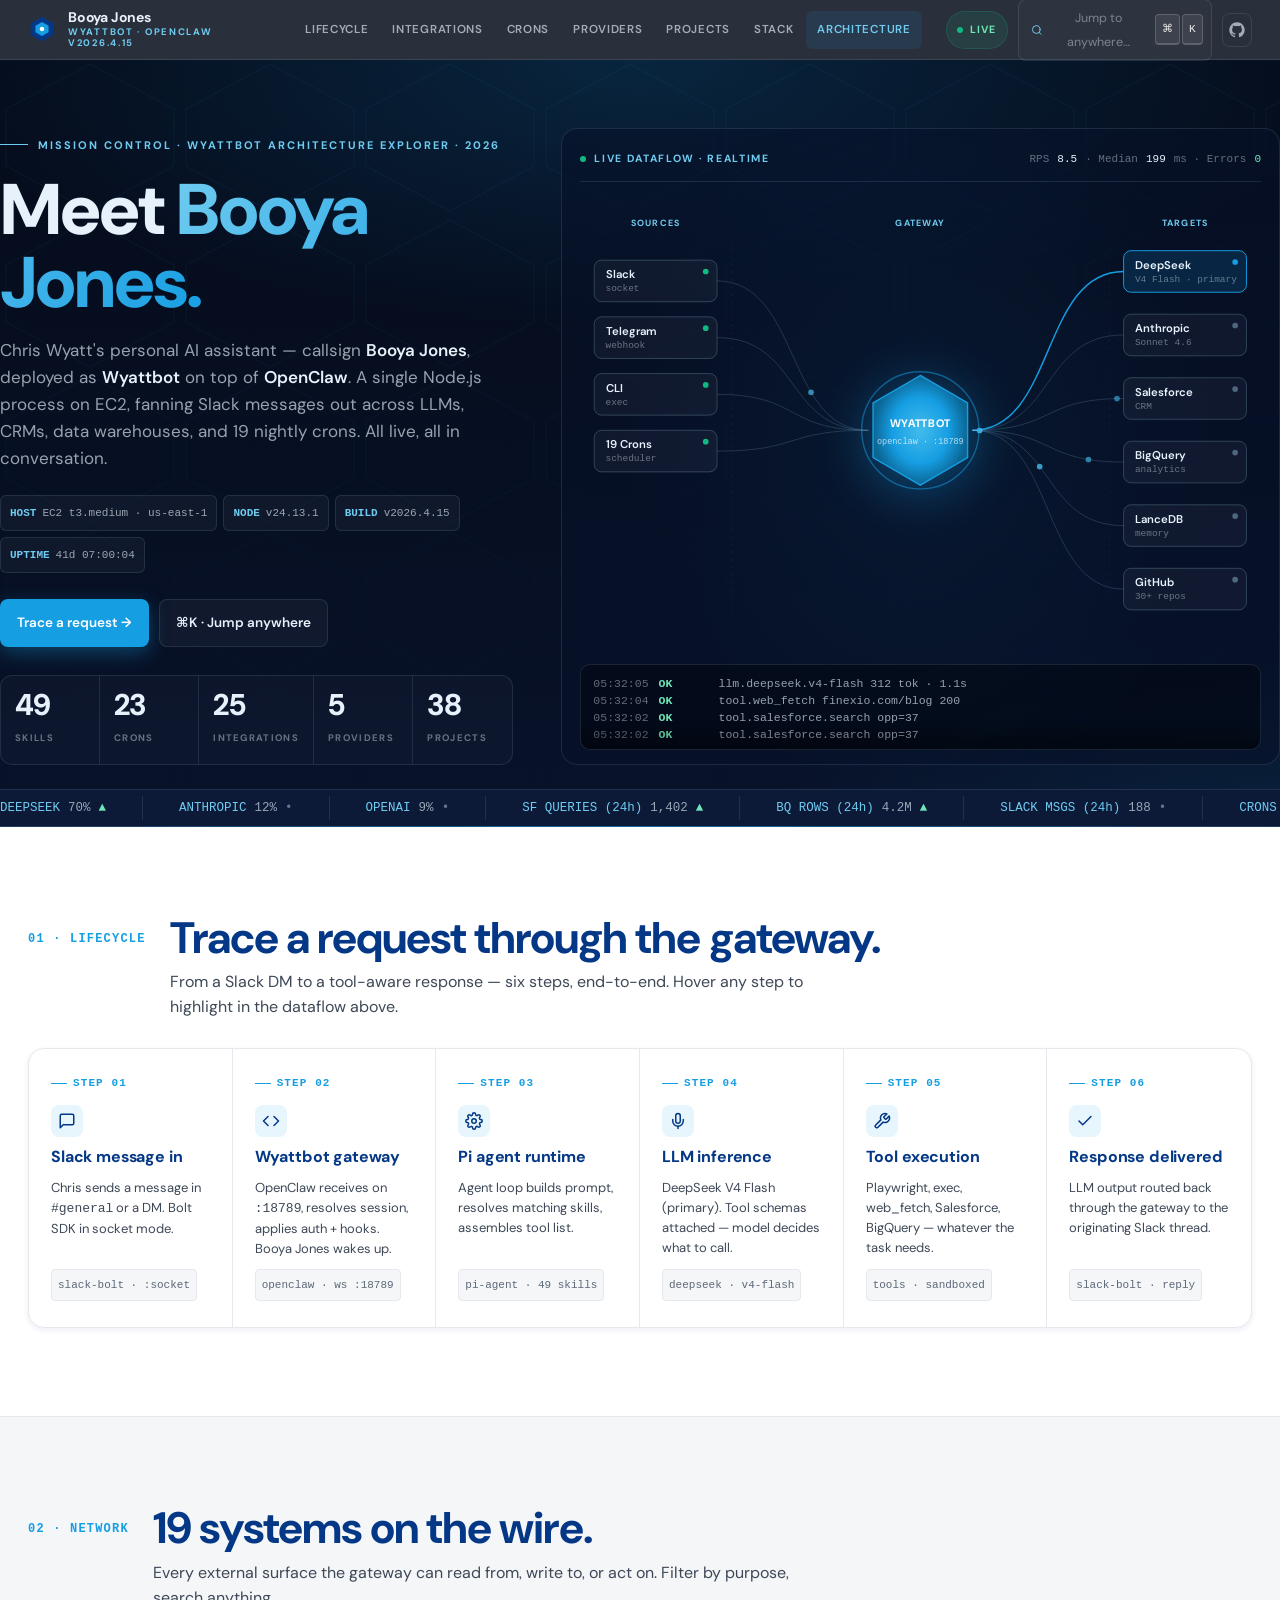
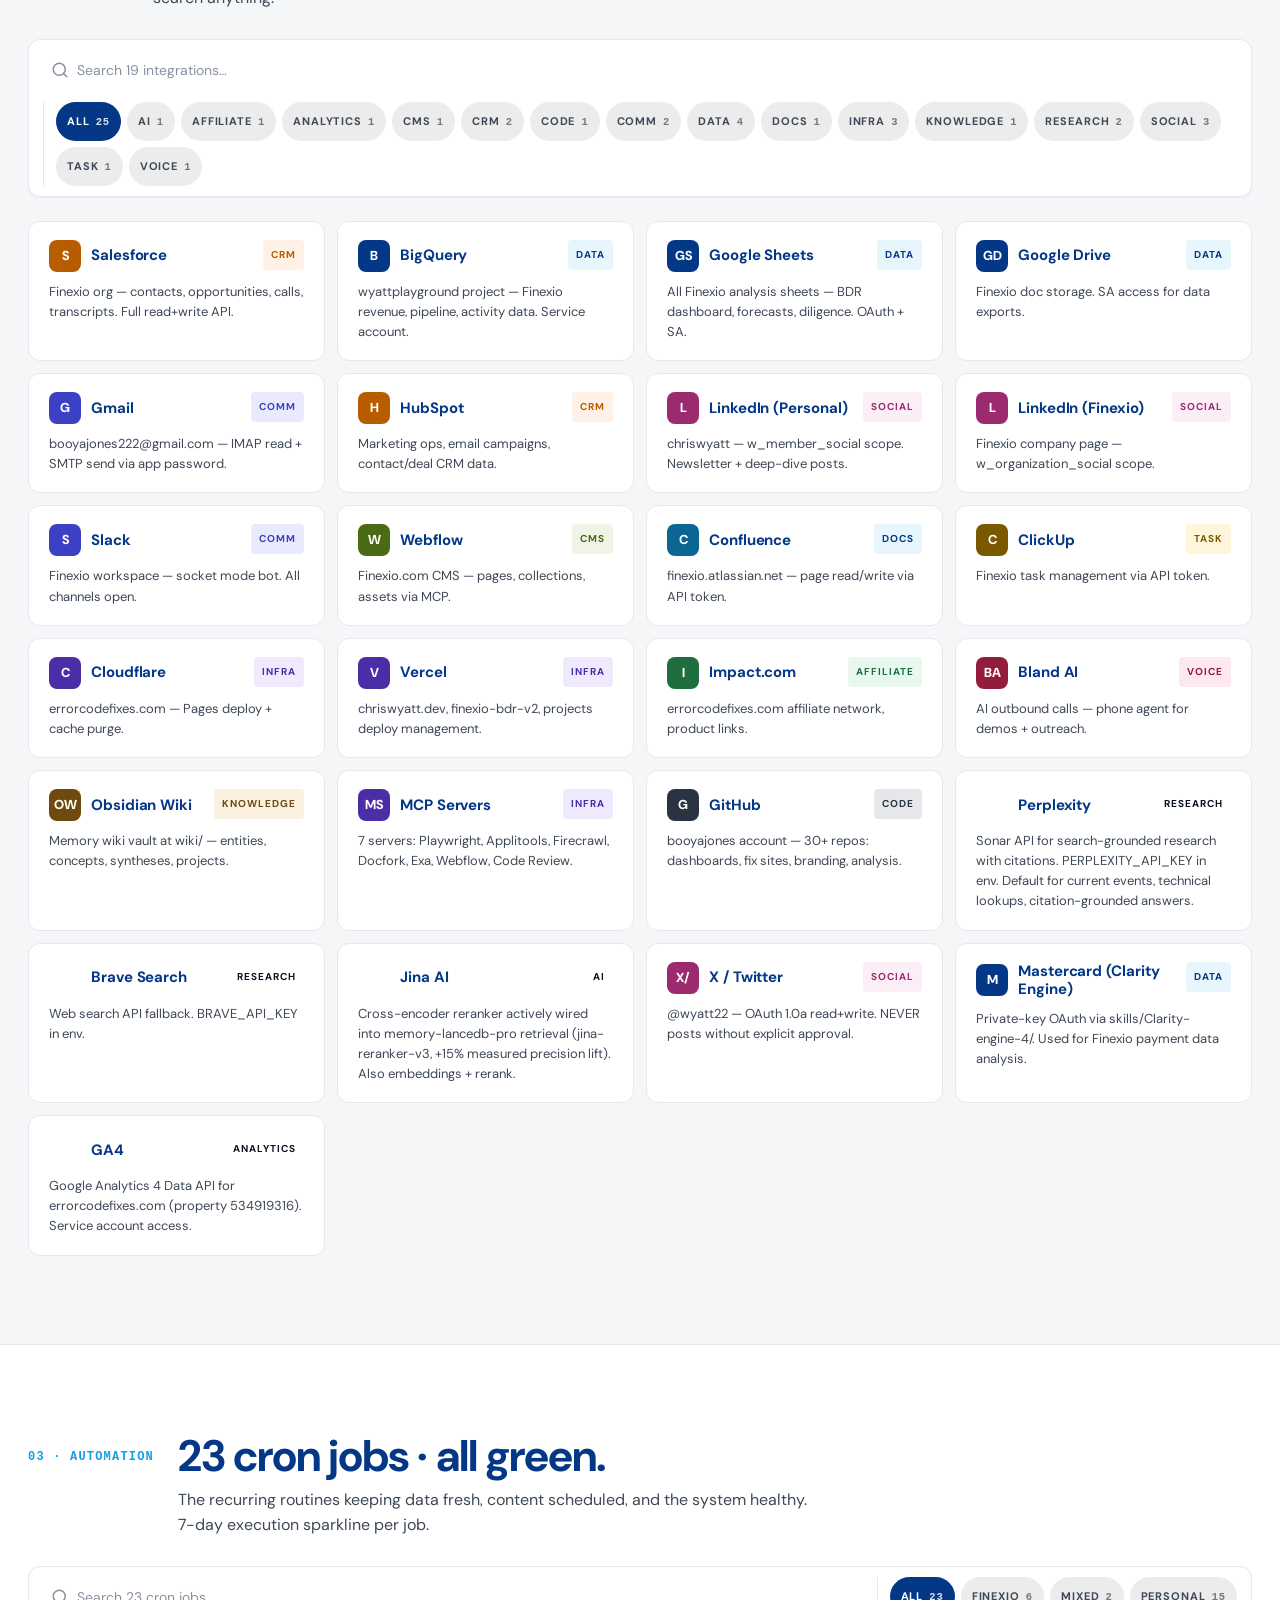
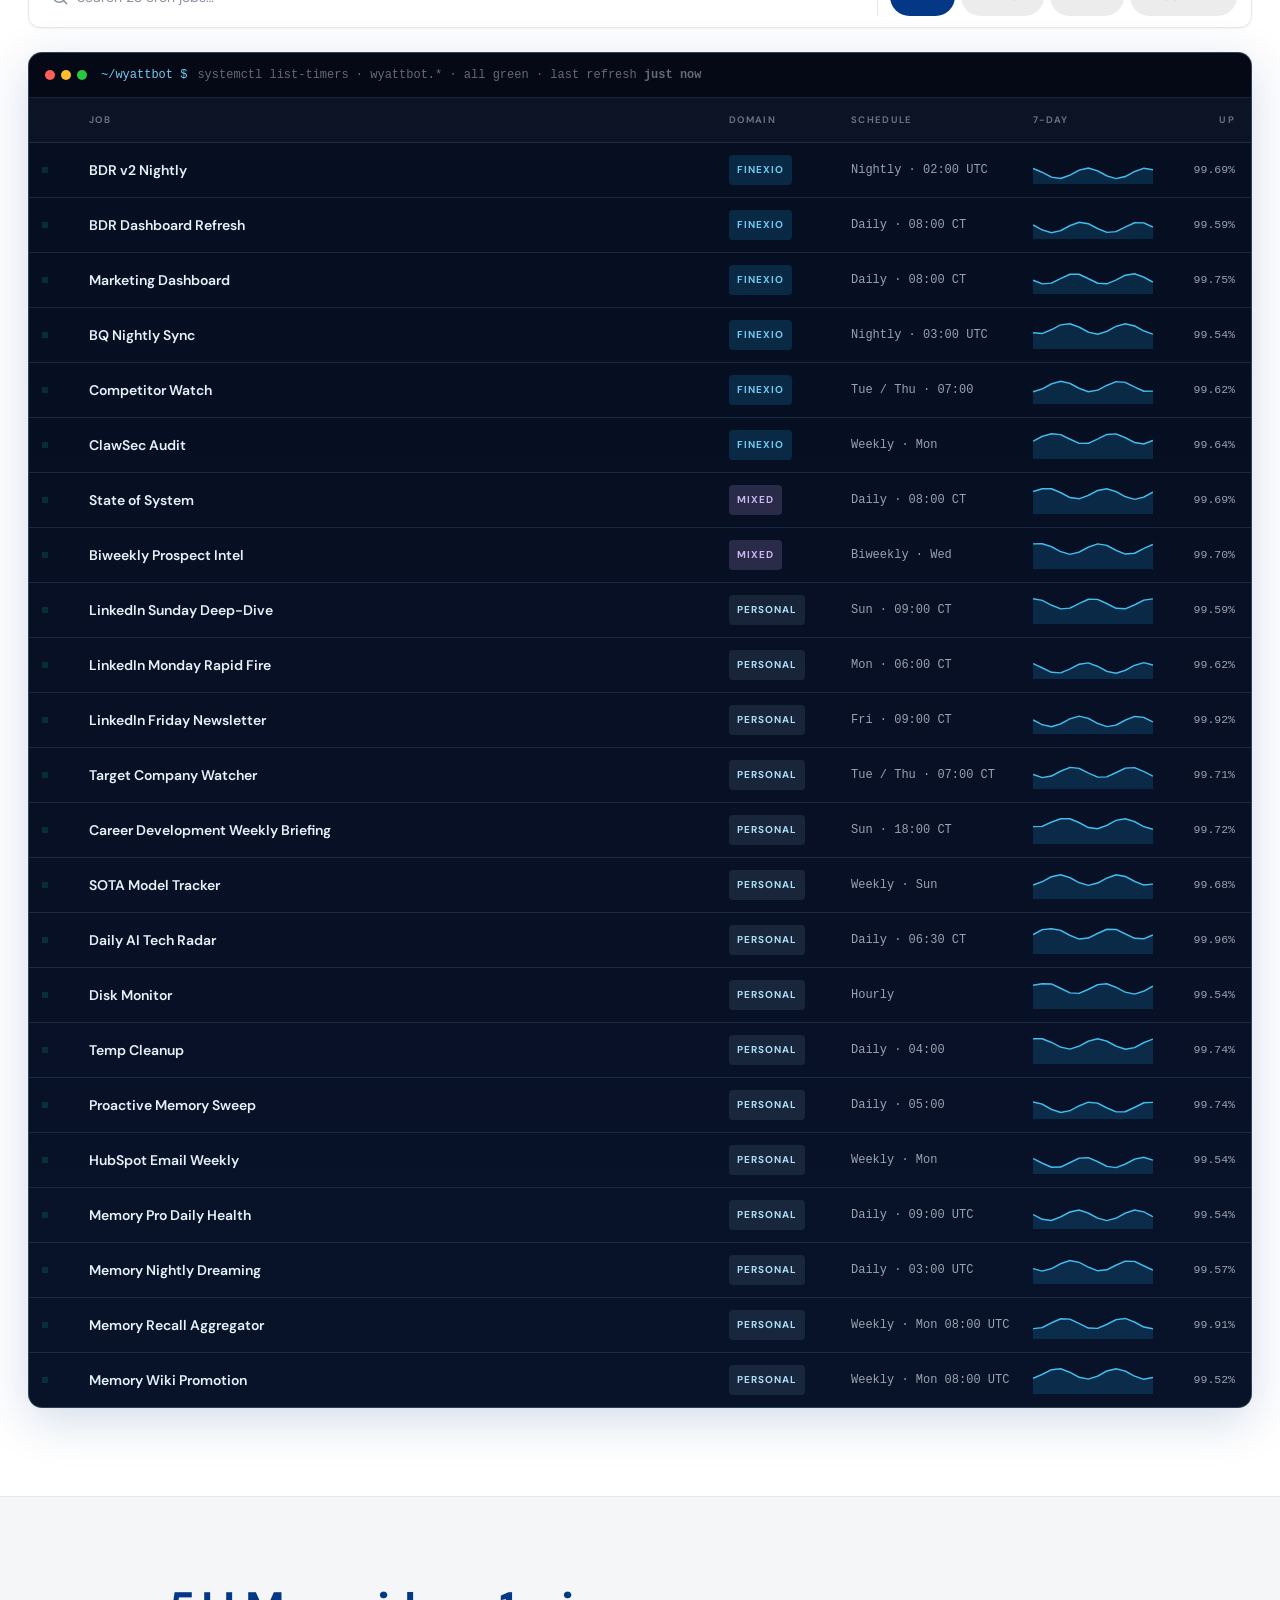
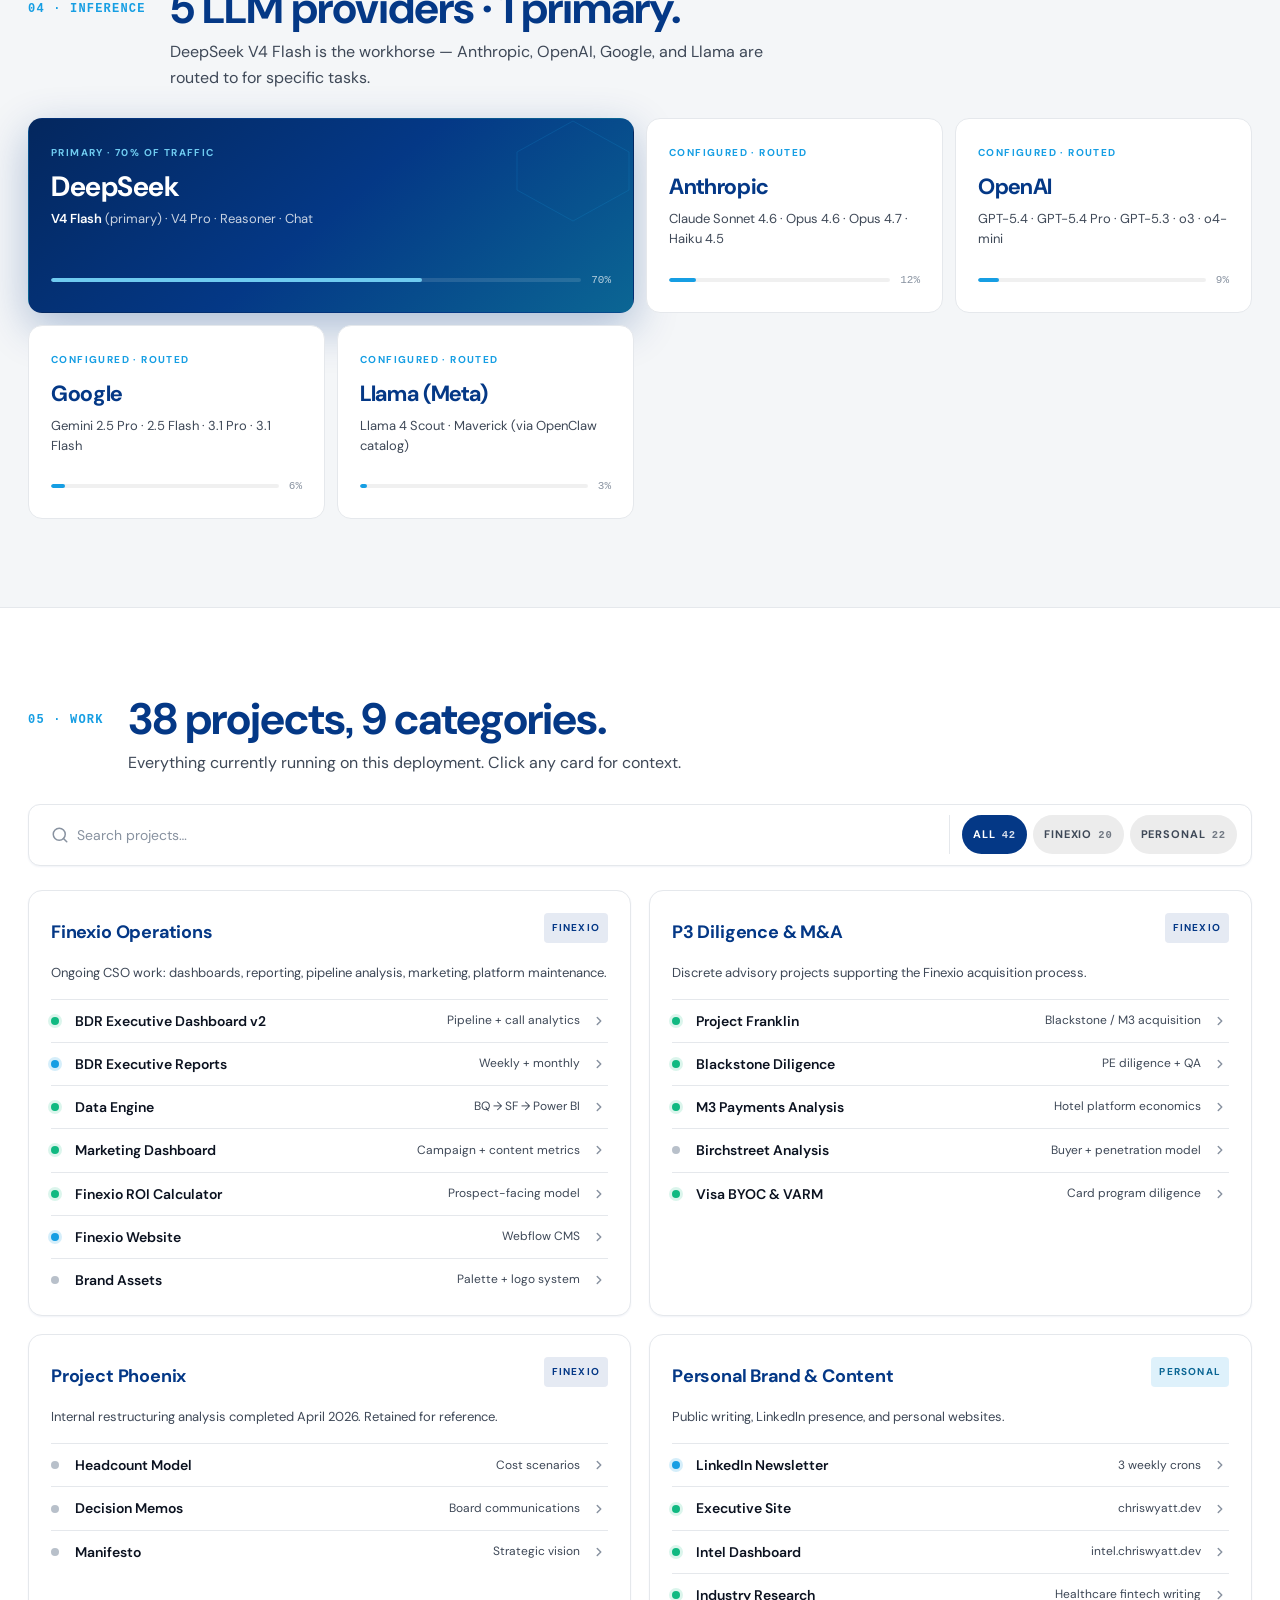
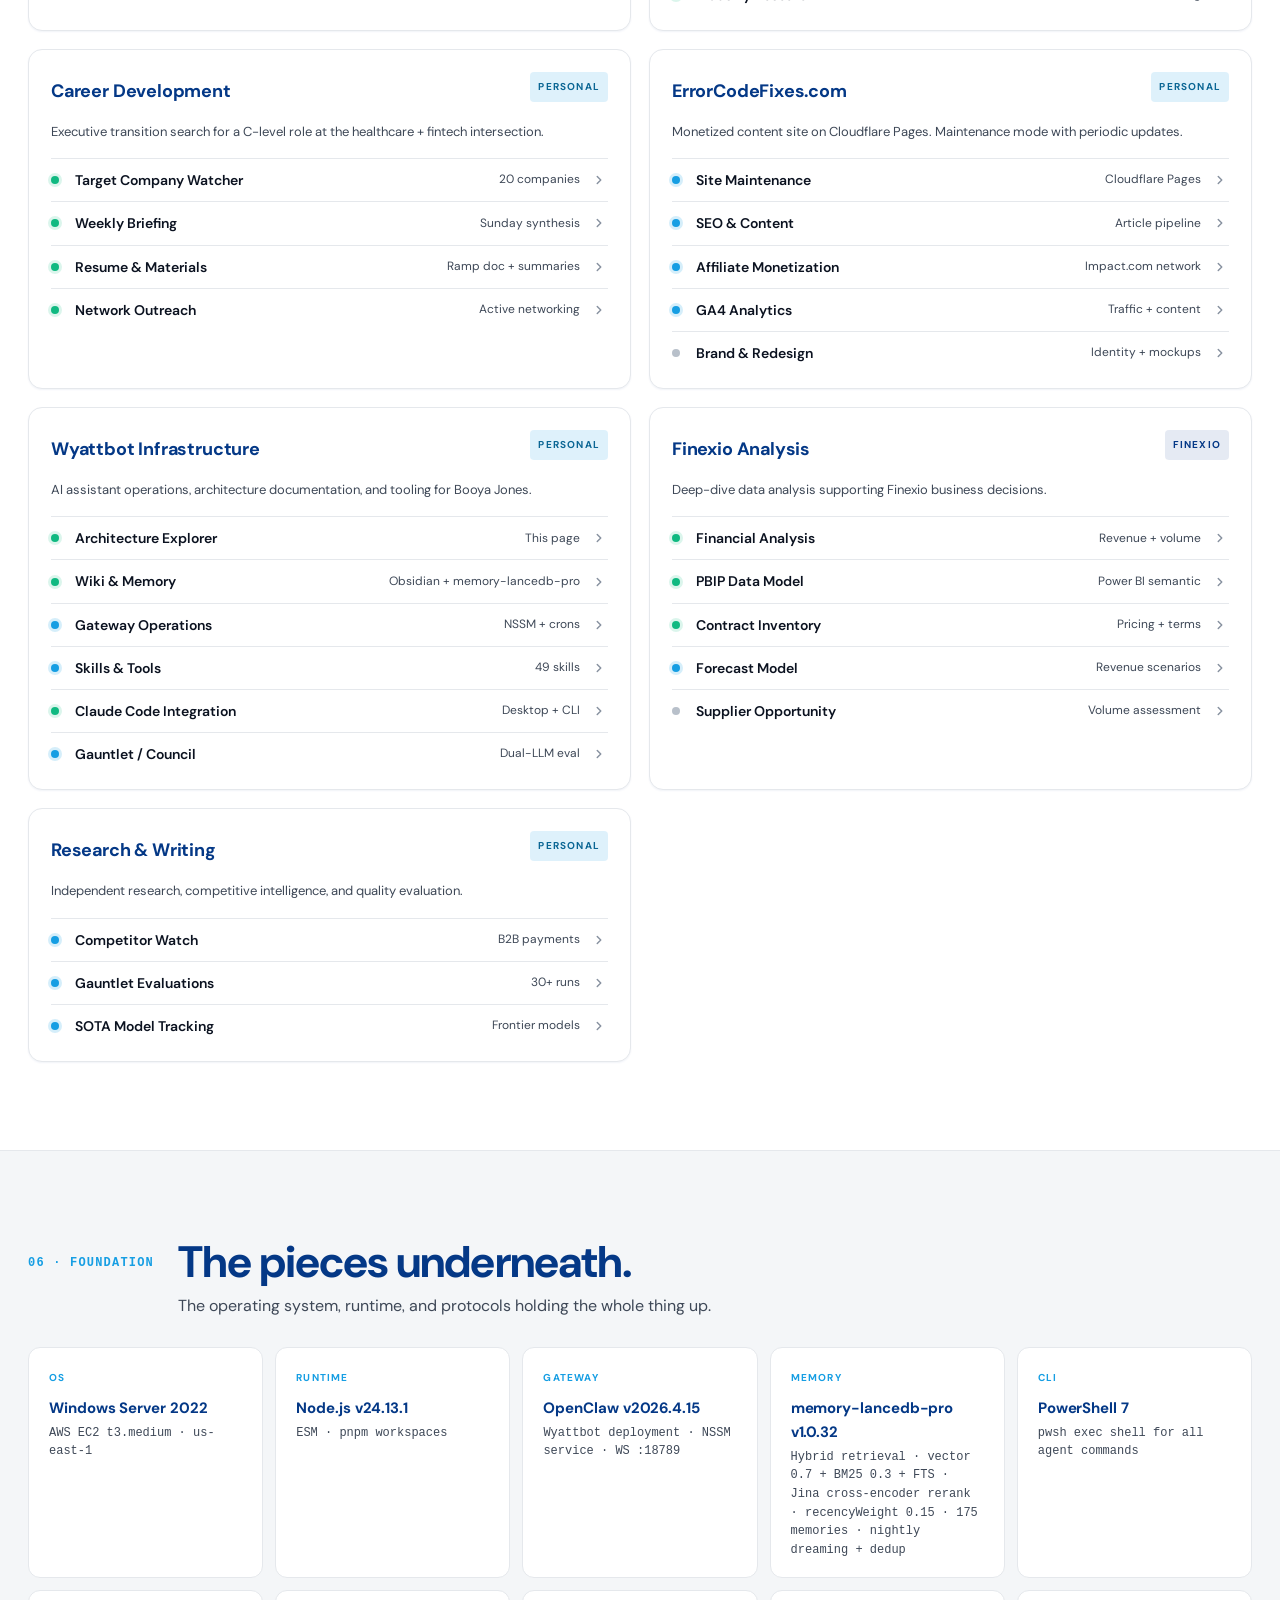
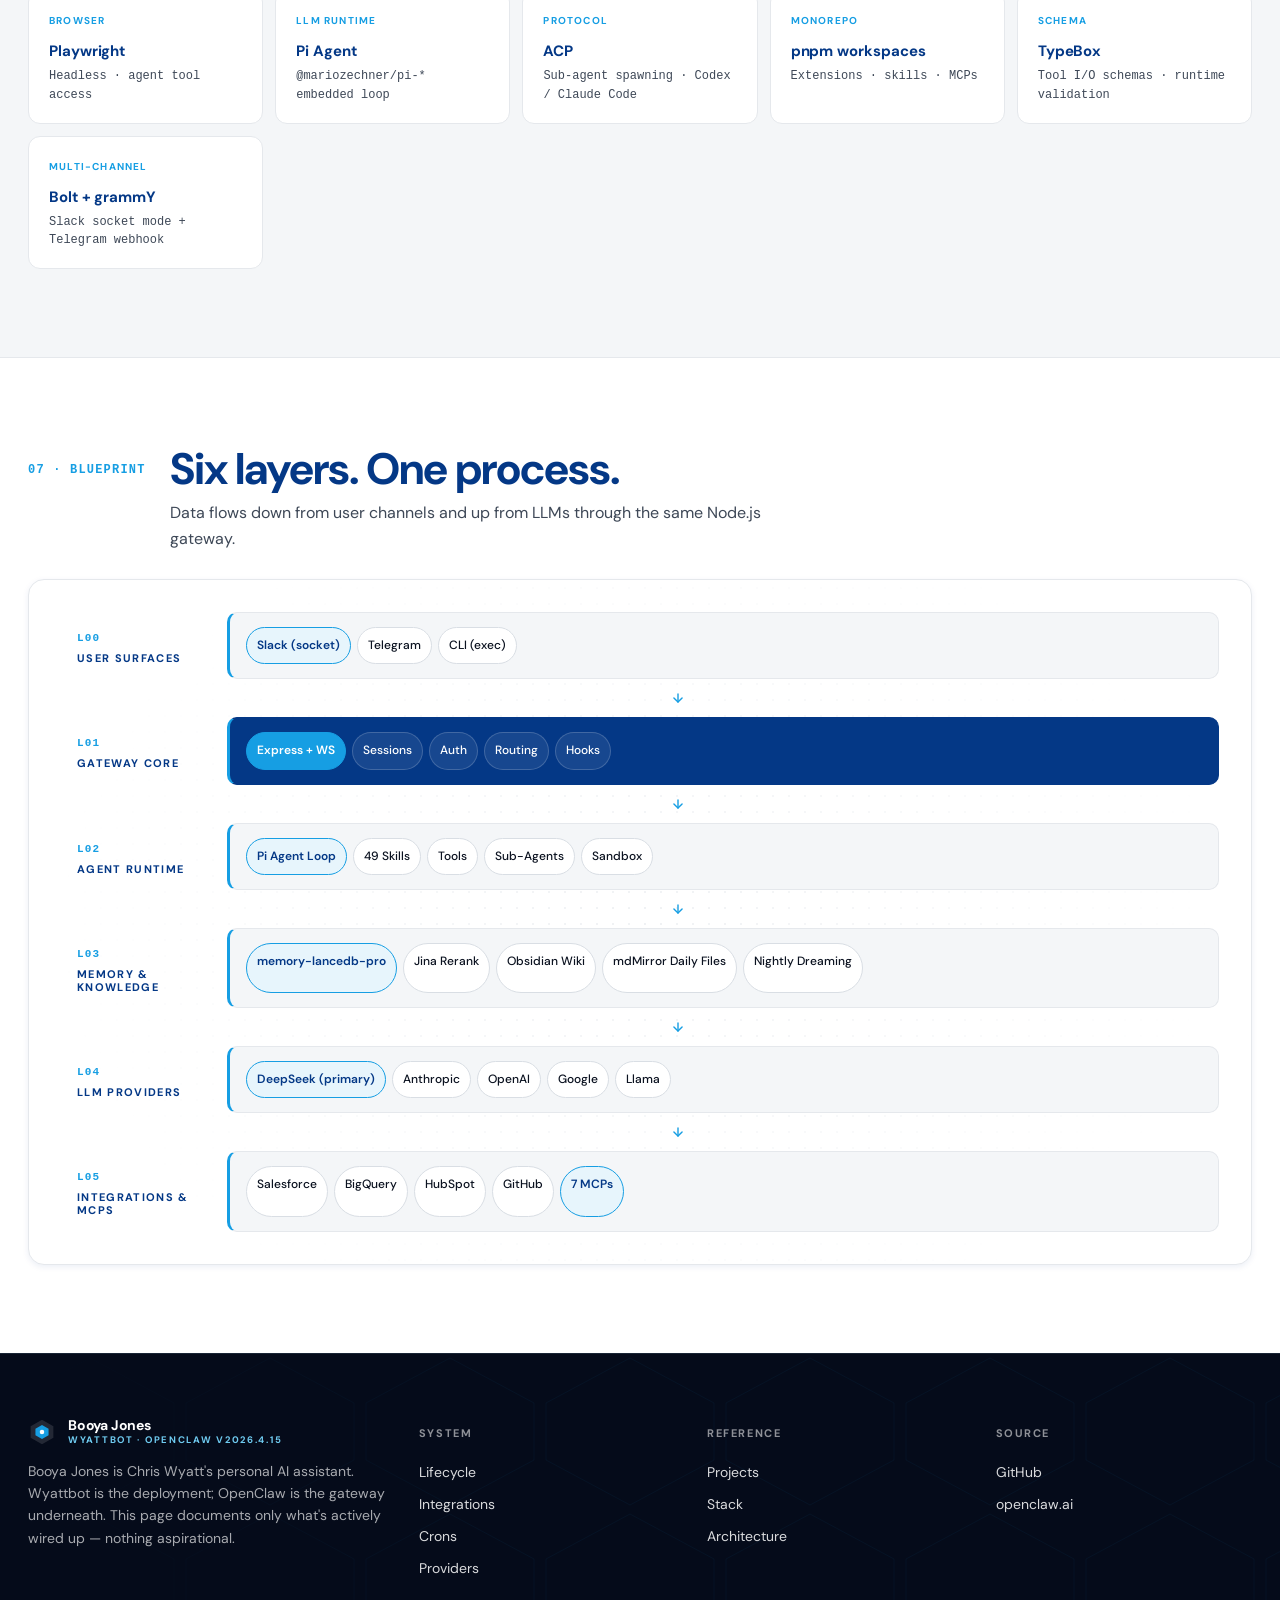
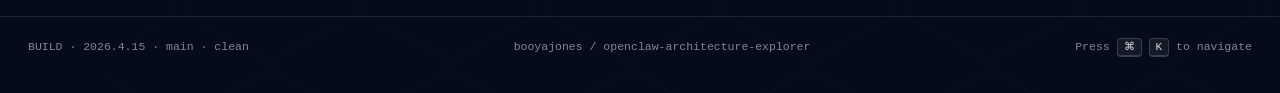
==== commit fd8dee09: "Add 6 integrations (Perplexity, Brave, Jina, X, Mastercard, GA4); bump counter 19 -> 25 - Perplexity" ====
--- a/index.html
+++ b/index.html
@@ -4,7 +4,7 @@
 <meta charset="UTF-8" />
 <meta name="viewport" content="width=device-width, initial-scale=1.0" />
 <title>Booya Jones · Wyattbot Mission Control</title>
-<meta name="description" content="Live architecture explorer for Wyattbot — Chris Wyatt's personal AI assistant (callsign: Booya Jones) running on OpenClaw. One Node.js gateway, 49 skills, 23 crons, 19 integrations, 5 LLM providers, memory-lancedb-pro with hybrid retrieval + Jina rerank." />
+<meta name="description" content="Live architecture explorer for Wyattbot — Chris Wyatt's personal AI assistant (callsign: Booya Jones) running on OpenClaw. One Node.js gateway, 49 skills, 23 crons, 25 integrations, 5 LLM providers, memory-lancedb-pro with hybrid retrieval + Jina rerank." />
 <link rel="stylesheet" href="css/finexio-tokens.css" />
 <style>
 /* =============================================================
@@ -743,7 +743,7 @@
       <div class="hero-stats" role="group" aria-label="System statistics">
         <div class="stat"><div class="stat-num counter" data-target="49">0</div><div class="stat-label">Skills</div></div>
         <div class="stat"><div class="stat-num counter" data-target="23">0</div><div class="stat-label">Crons</div></div>
-        <div class="stat"><div class="stat-num counter" data-target="19">0</div><div class="stat-label">Integrations</div></div>
+        <div class="stat"><div class="stat-num counter" data-target="25">0</div><div class="stat-label">Integrations</div></div>
         <div class="stat"><div class="stat-num counter" data-target="5">0</div><div class="stat-label">Providers</div></div>
         <div class="stat"><div class="stat-num counter" data-target="38">0</div><div class="stat-label">Projects</div></div>
       </div>
@@ -1071,7 +1071,13 @@
       { name: "Bland AI", type: "Voice", desc: "AI outbound calls — phone agent for demos + outreach." },
       { name: "Obsidian Wiki", type: "Knowledge", desc: "Memory wiki vault at wiki/ — entities, concepts, syntheses, projects." },
       { name: "MCP Servers", type: "Infra", desc: "7 servers: Playwright, Applitools, Firecrawl, Docfork, Exa, Webflow, Code Review." },
-      { name: "GitHub", type: "Code", desc: "booyajones account — 30+ repos: dashboards, fix sites, branding, analysis." }
+      { name: "GitHub", type: "Code", desc: "booyajones account — 30+ repos: dashboards, fix sites, branding, analysis." },
+      { name: "Perplexity", type: "Research", desc: "Sonar API for search-grounded research with citations. PERPLEXITY_API_KEY in env. Default for current events, technical lookups, citation-grounded answers." },
+      { name: "Brave Search", type: "Research", desc: "Web search API fallback. BRAVE_API_KEY in env." },
+      { name: "Jina AI", type: "AI", desc: "Cross-encoder reranker actively wired into memory-lancedb-pro retrieval (jina-reranker-v3, +15% measured precision lift). Also embeddings + rerank." },
+      { name: "X / Twitter", type: "Social", desc: "@wyatt22 — OAuth 1.0a read+write. NEVER posts without explicit approval." },
+      { name: "Mastercard (Clarity Engine)", type: "Data", desc: "Private-key OAuth via skills/Clarity-engine-4/. Used for Finexio payment data analysis." },
+      { name: "GA4", type: "Analytics", desc: "Google Analytics 4 Data API for errorcodefixes.com (property 534919316). Service account access." }
     ],
     crons: [
       { name: "BDR v2 Nightly", tag: "FINEXIO", sched: "Nightly · 02:00 UTC" },
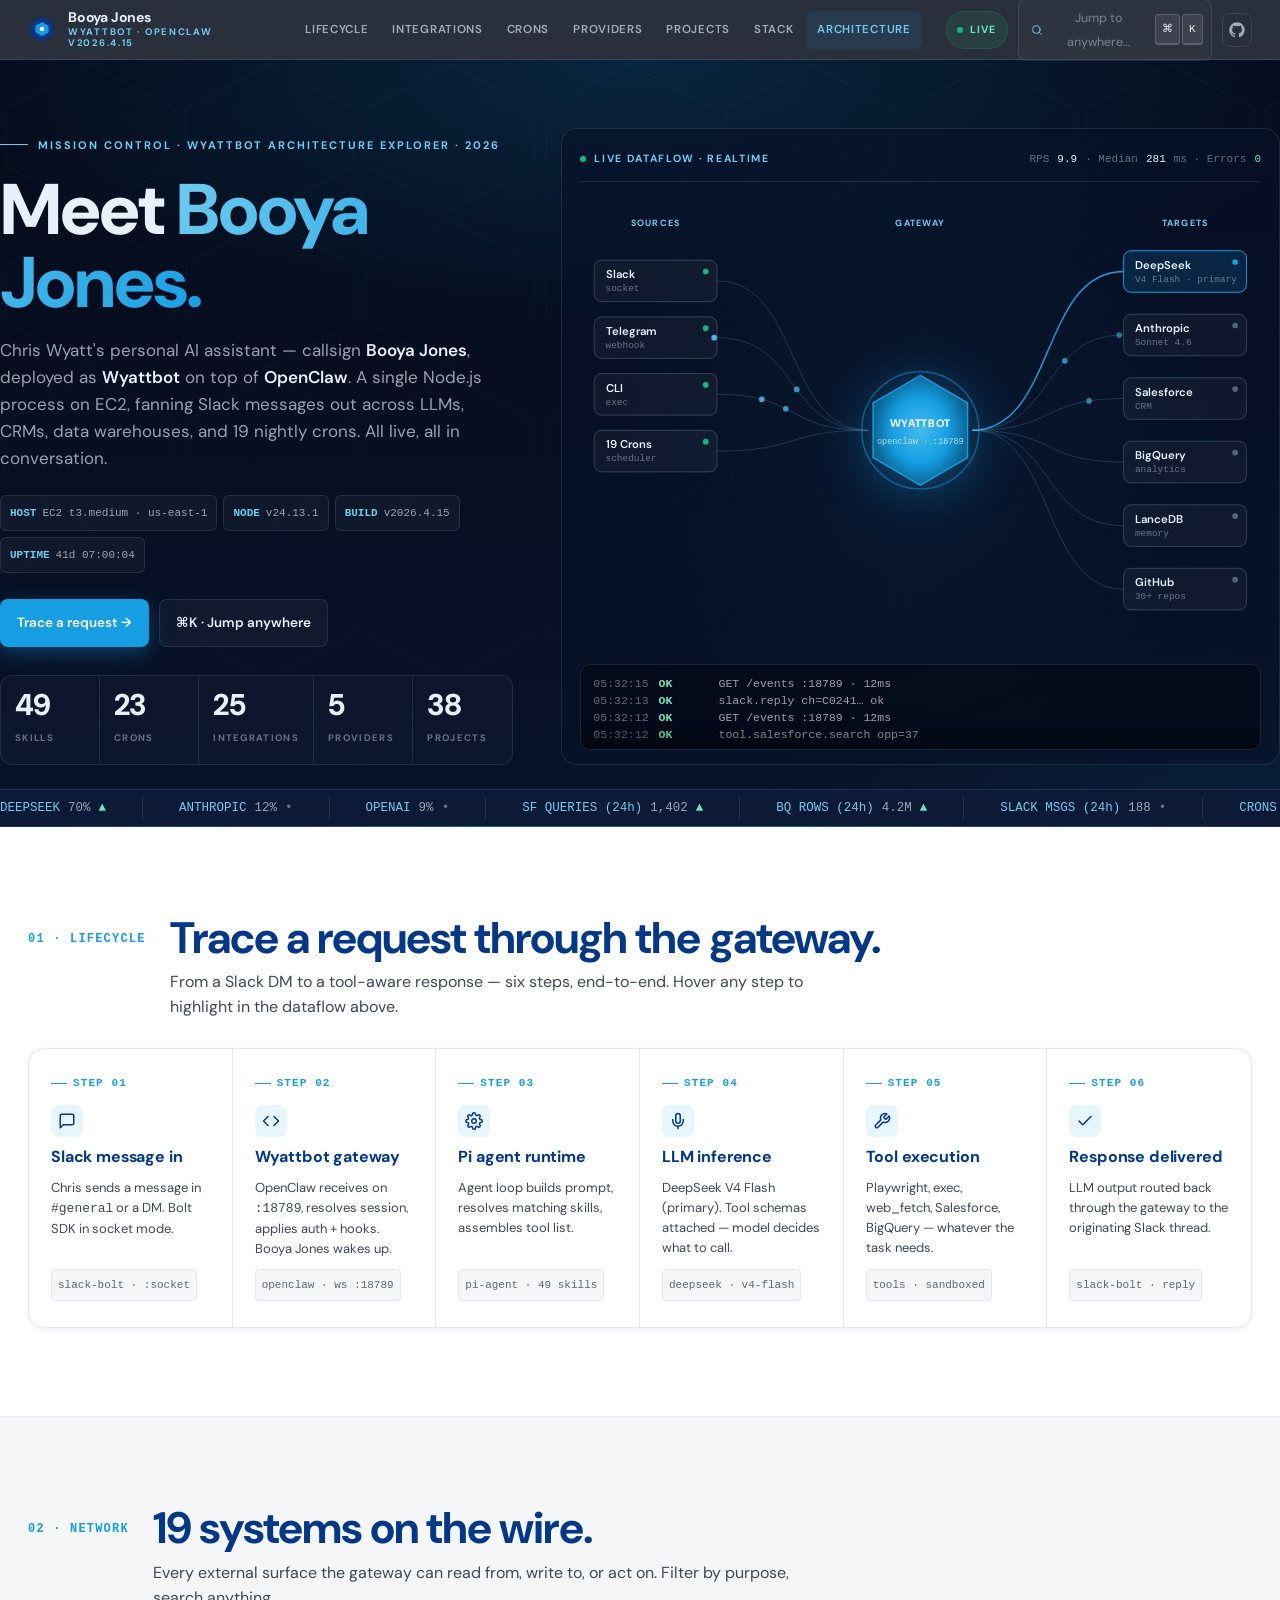
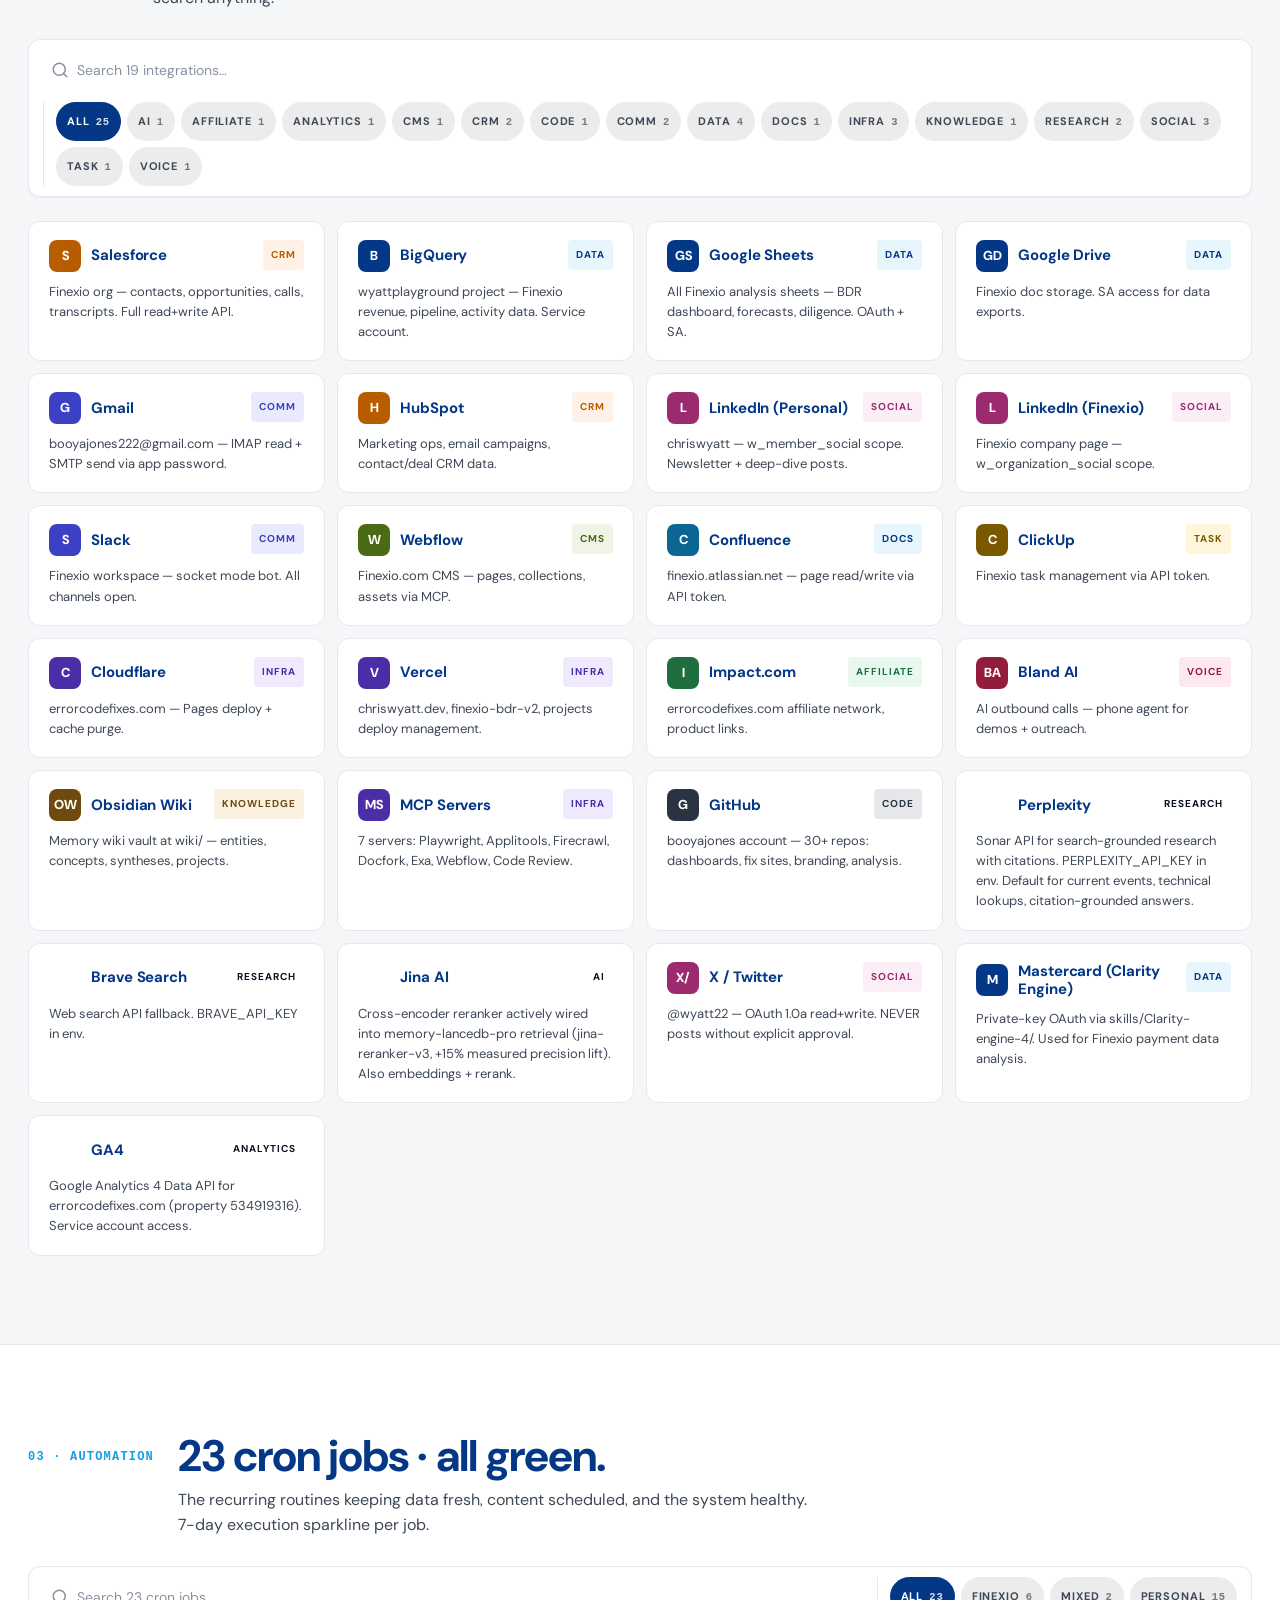
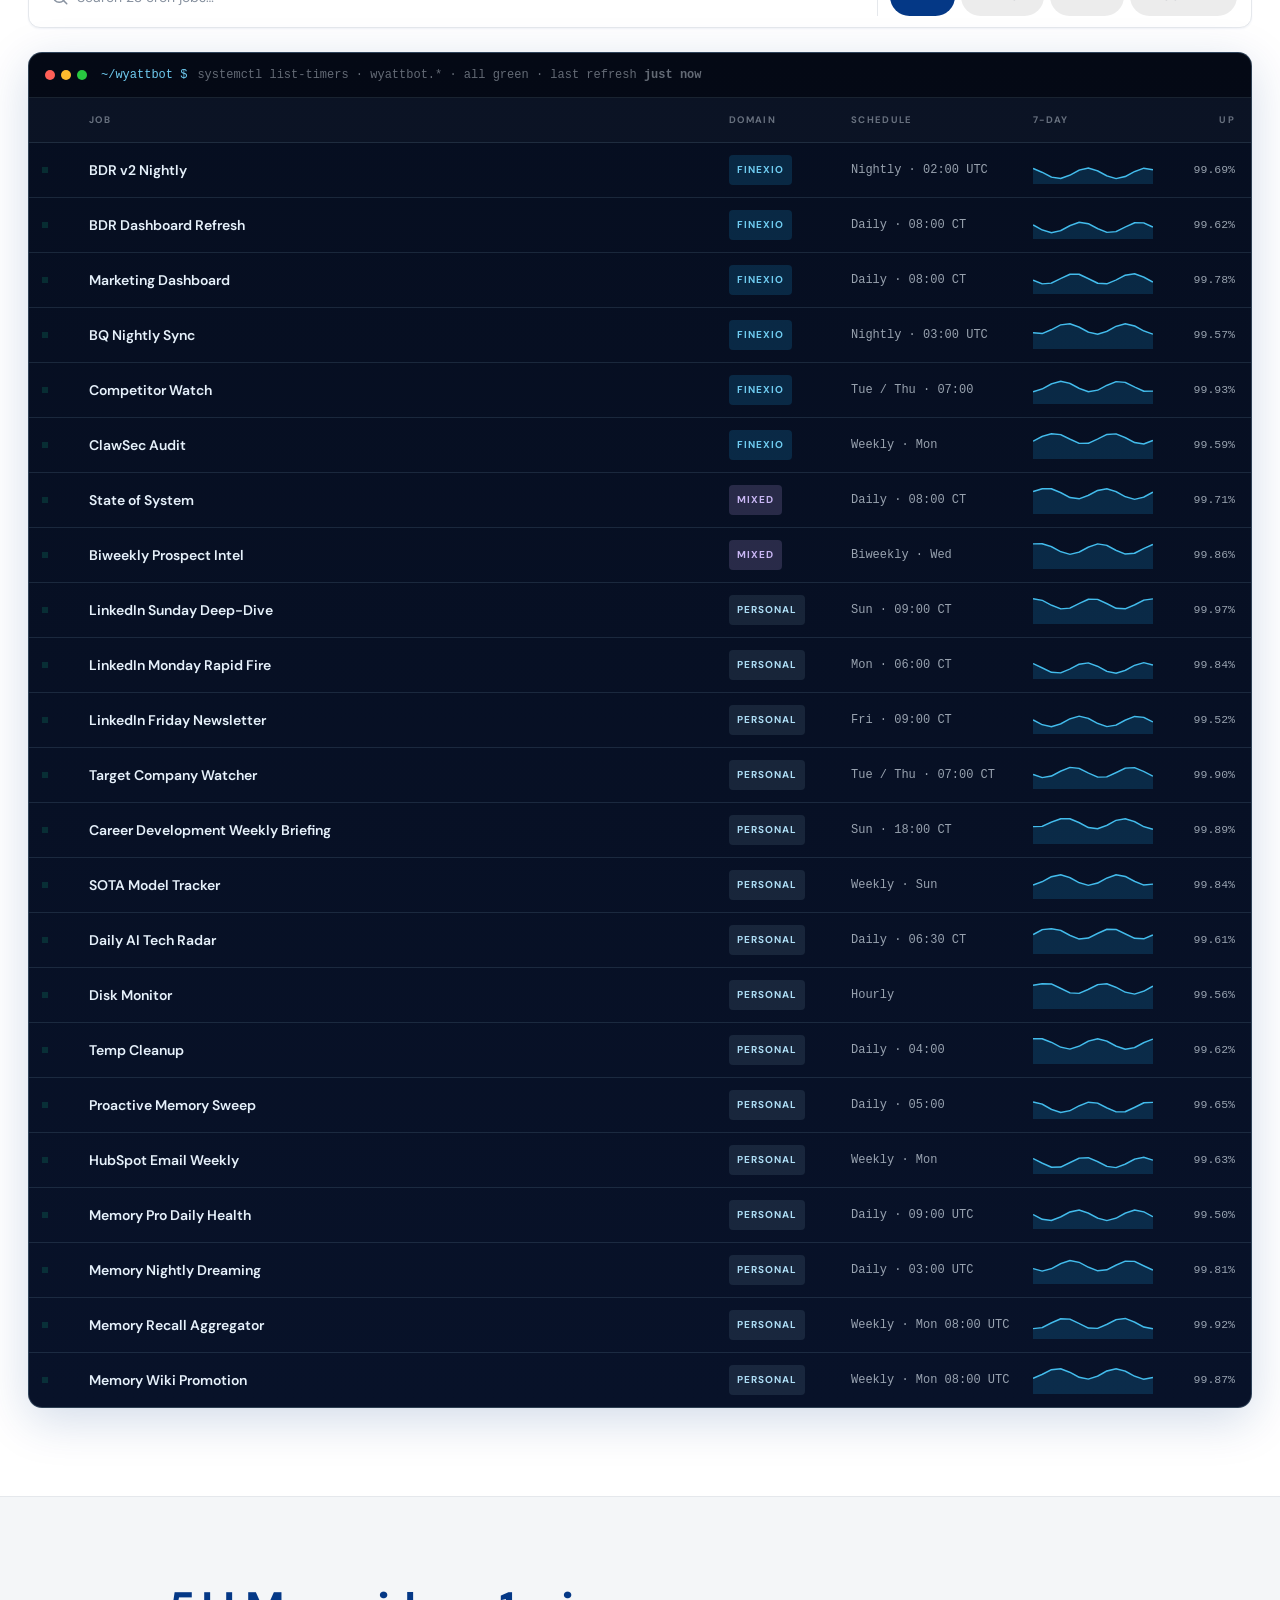
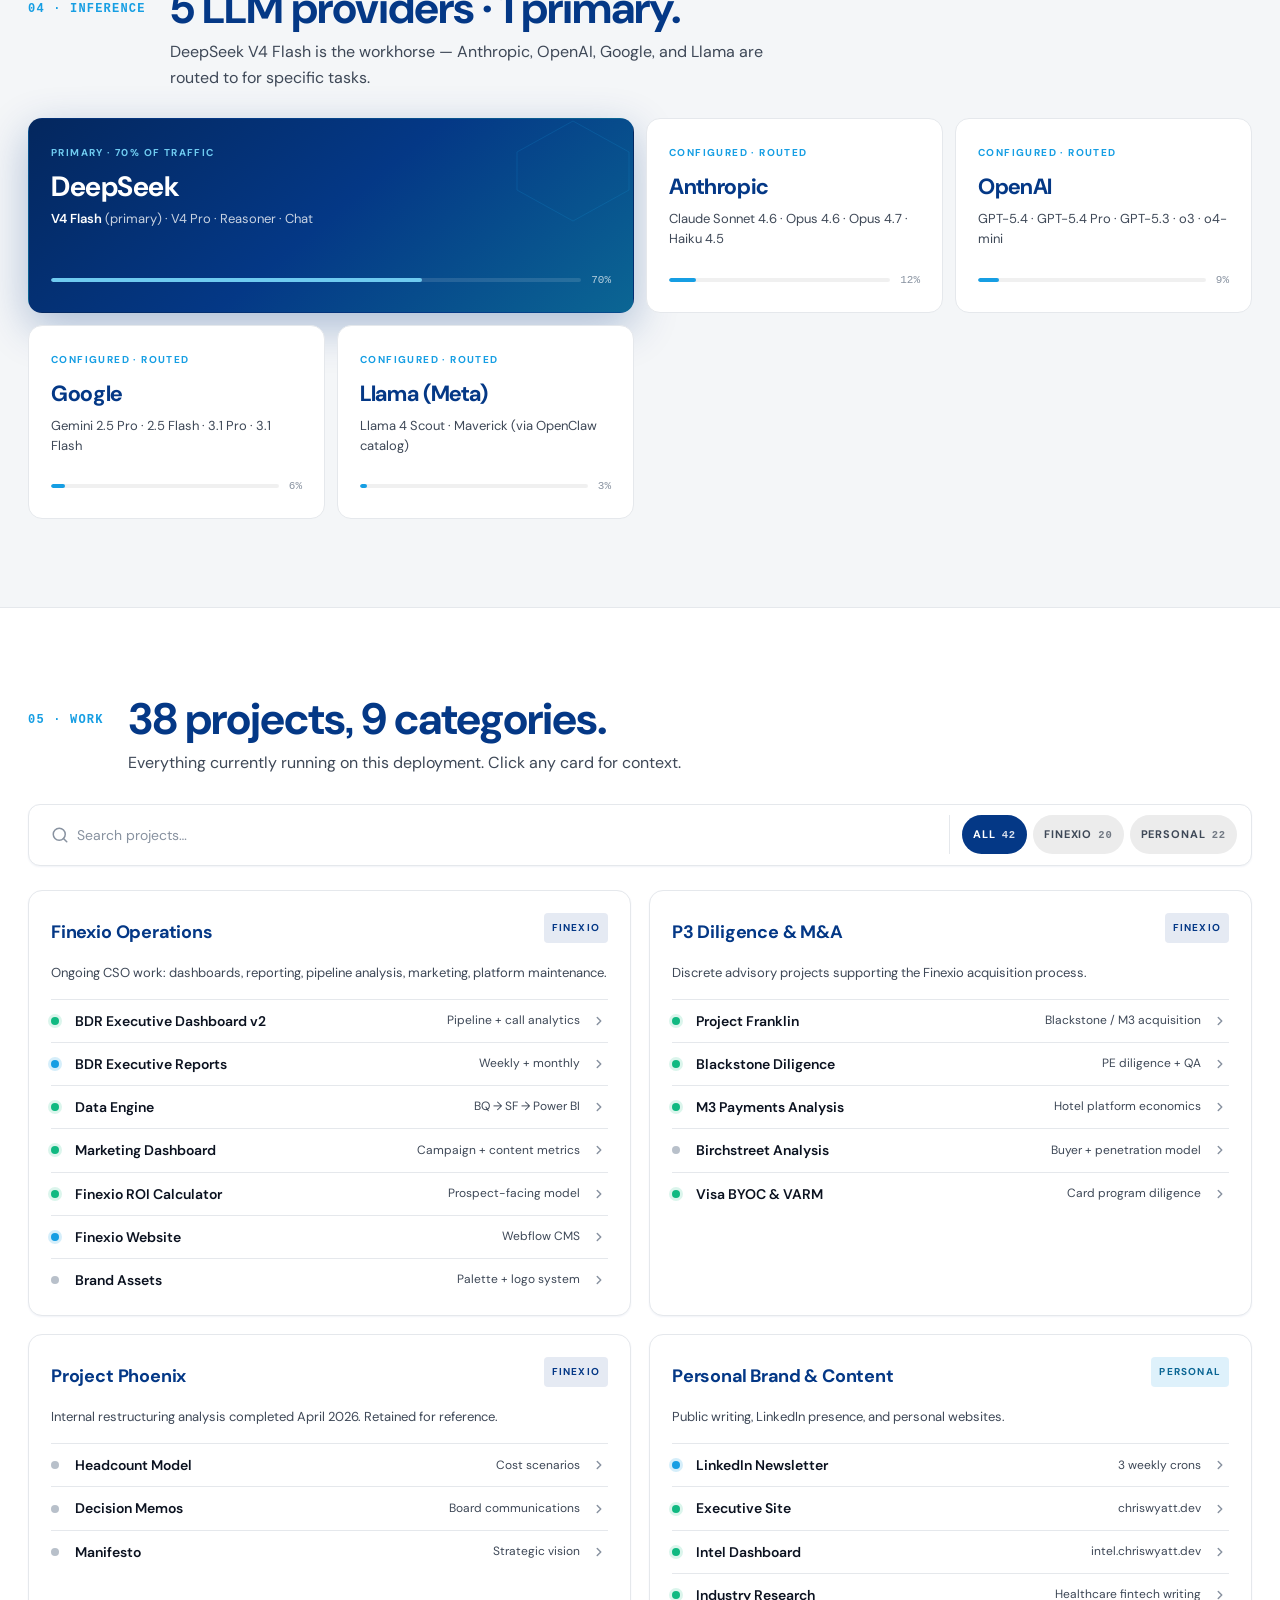
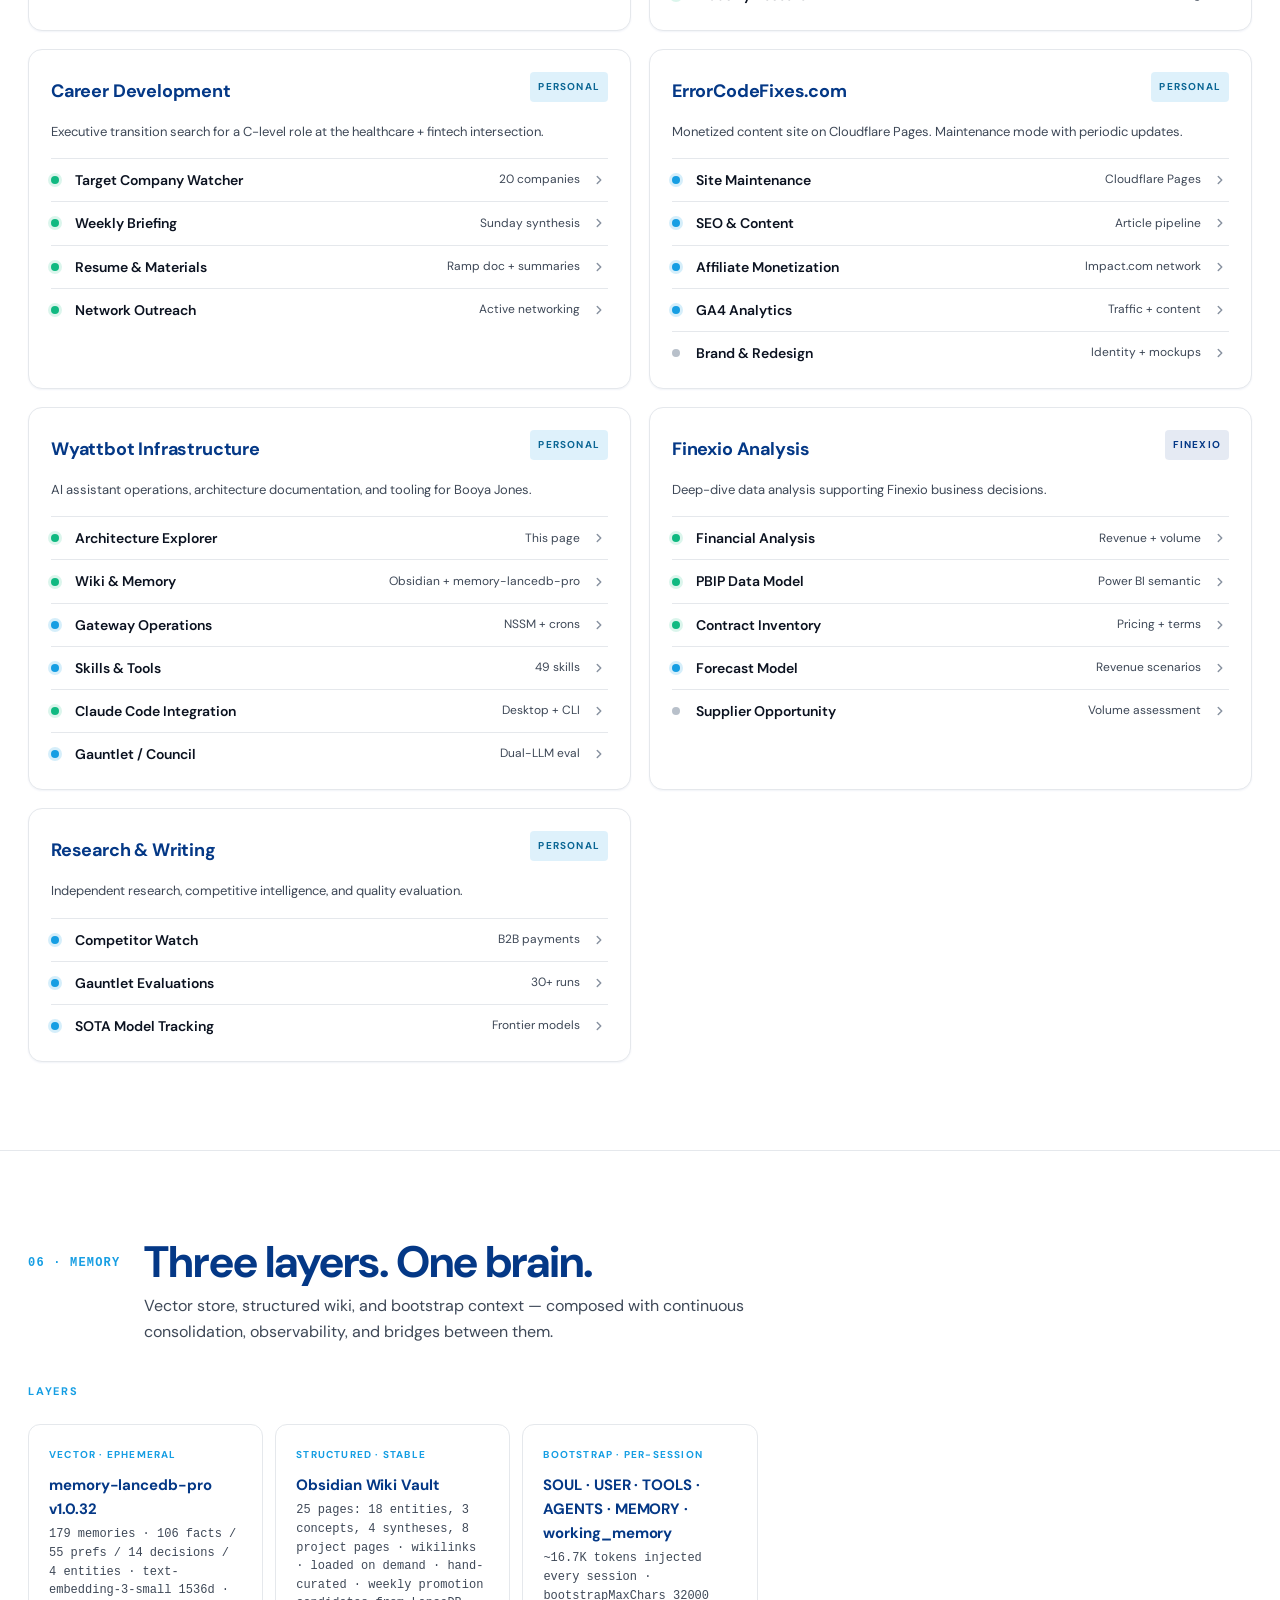
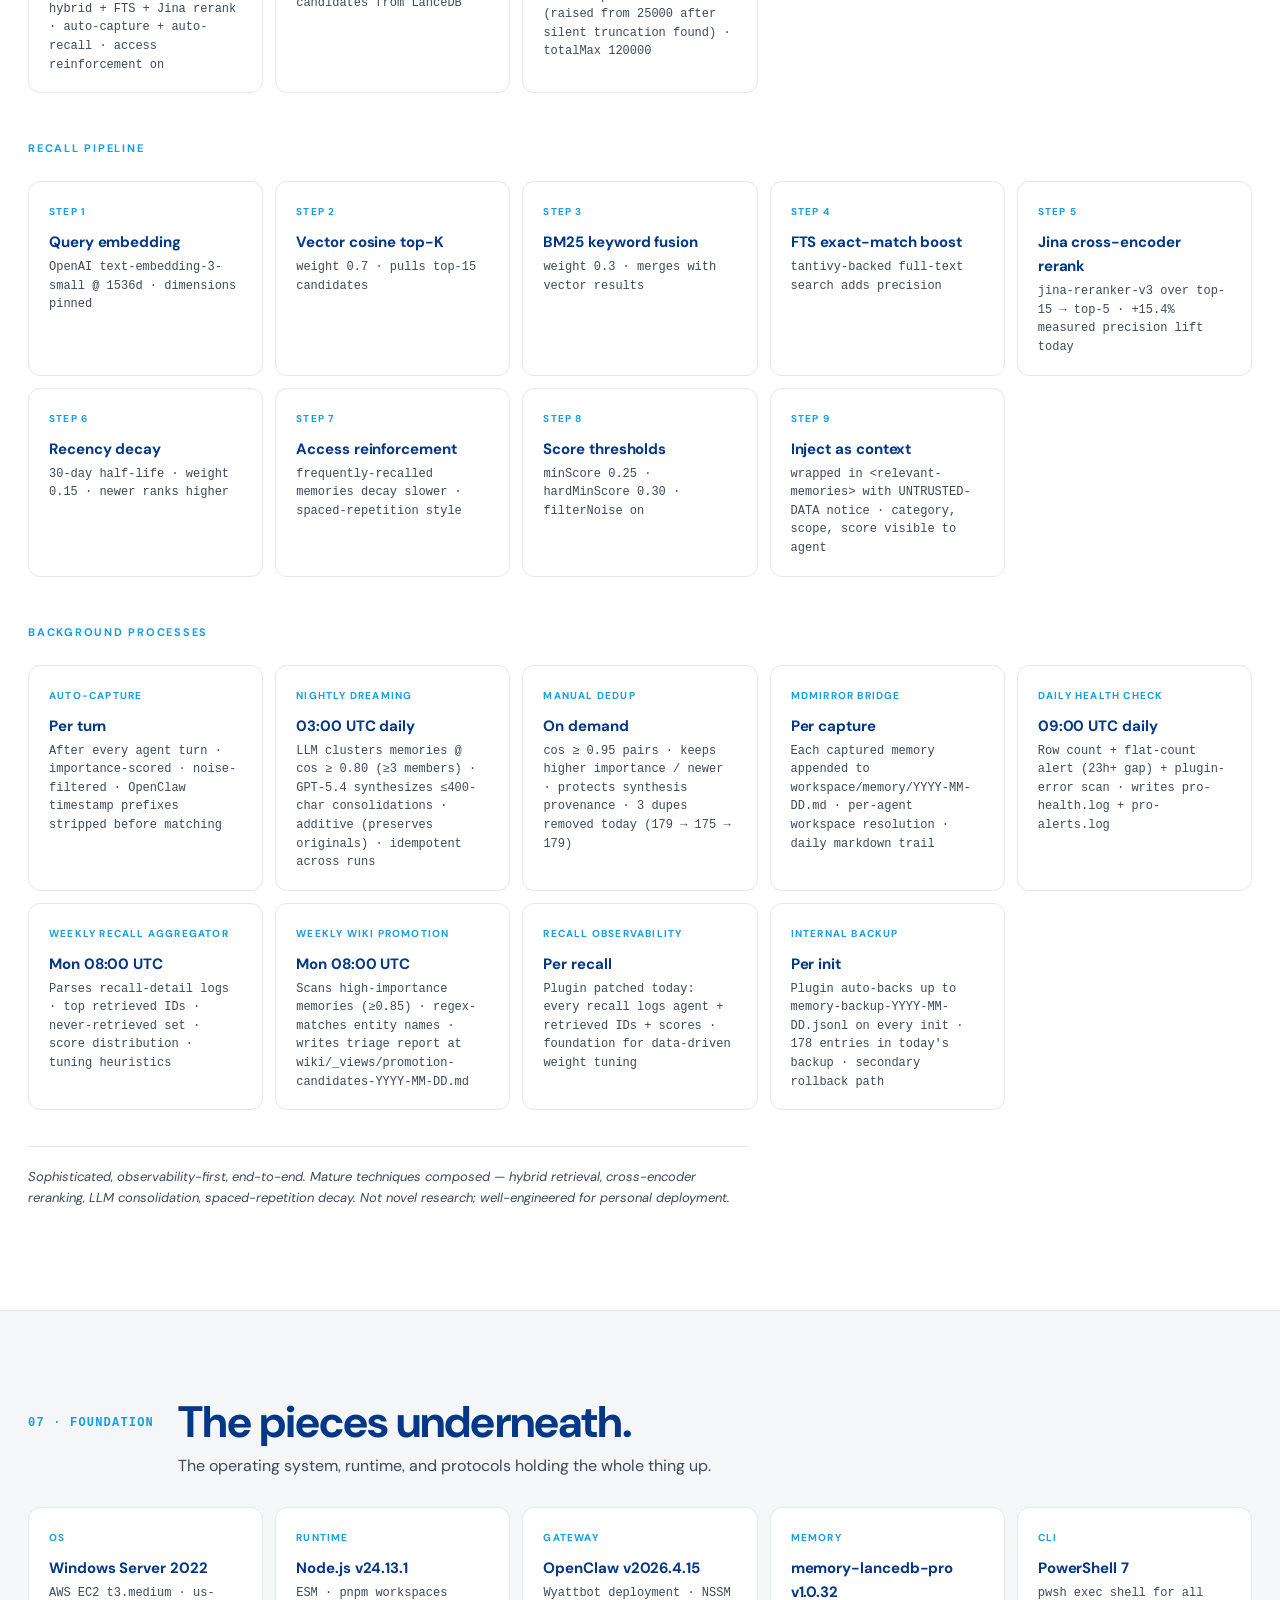
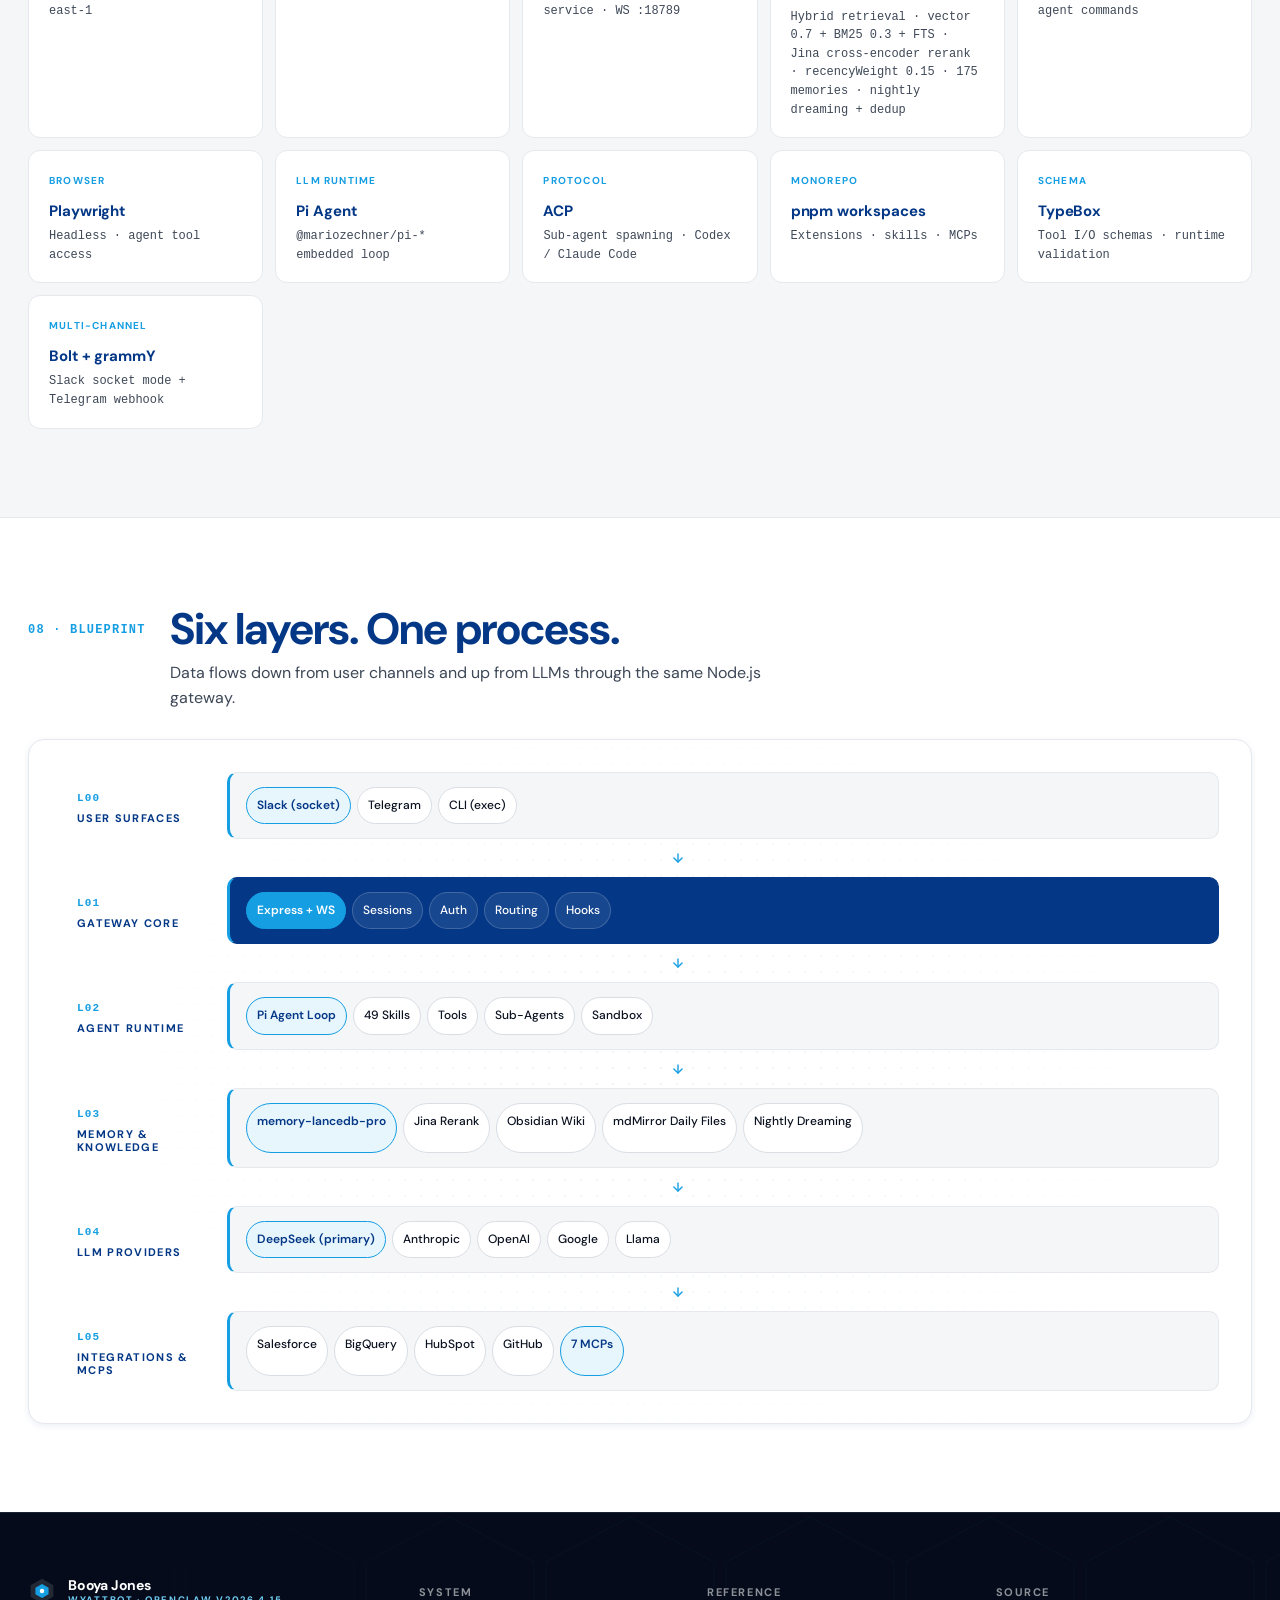
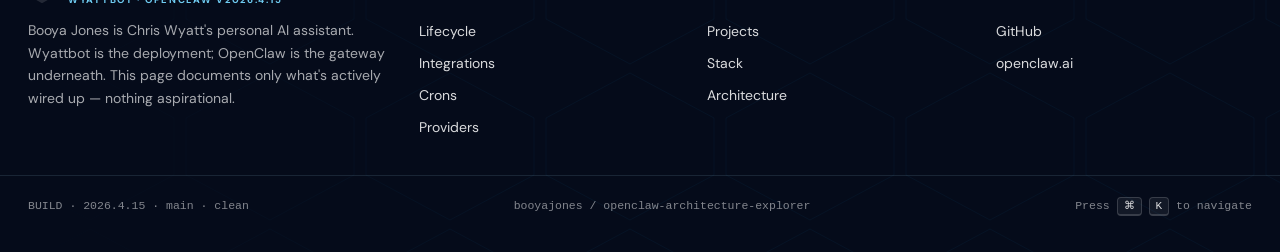
==== commit 070a7a91: "Add Section 06 MEMORY: Three layers, recall pipeline, background processes - New section between PRO" ====
--- a/index.html
+++ b/index.html
@@ -573,6 +573,11 @@
 .stack-area { font-family: var(--font-caption); font-size: 10px; font-weight: 700; letter-spacing: 0.12em; text-transform: uppercase; color: var(--finexio-blue); margin-bottom: 6px; }
 .stack-name { font-size: 15px; font-weight: 700; color: var(--finexio-navy); margin-bottom: 4px; letter-spacing: -0.005em; }
 .stack-desc { font-size: 12px; line-height: 1.55; color: var(--fg-2); font-family: var(--font-mono); }
+
+/* Memory section subheadings + footnote */
+.memory-subhead { margin: 36px 0 14px; font-family: var(--font-caption); font-size: 11px; font-weight: 800; letter-spacing: 0.16em; text-transform: uppercase; color: var(--finexio-blue); }
+.memory-subhead:first-of-type { margin-top: 28px; }
+.memory-footnote { margin-top: 36px; padding-top: 20px; border-top: 1px solid var(--border-1); color: var(--fg-2); font-size: 13px; line-height: 1.6; font-style: italic; max-width: 720px; }
 
 /* =============================================================
    ARCHITECTURE
@@ -950,11 +955,36 @@
   </div>
 </section>
 
+<!-- ============== MEMORY ============== -->
+<section id="memory" class="section">
+  <div class="wrap">
+    <header class="section-head reveal">
+      <span class="section-num">06 · MEMORY</span>
+      <div>
+        <h2 class="section-title">Three layers. One brain.</h2>
+        <p class="section-sub">Vector store, structured wiki, and bootstrap context — composed with continuous consolidation, observability, and bridges between them.</p>
+      </div>
+      <div></div>
+    </header>
+
+    <h3 class="memory-subhead reveal">Layers</h3>
+    <div class="stack-grid reveal" id="memLayersGrid"></div>
+
+    <h3 class="memory-subhead reveal">Recall pipeline</h3>
+    <div class="stack-grid reveal" id="memPipeline"></div>
+
+    <h3 class="memory-subhead reveal">Background processes</h3>
+    <div class="stack-grid reveal" id="memProcesses"></div>
+
+    <p class="memory-footnote reveal">Sophisticated, observability-first, end-to-end. Mature techniques composed — hybrid retrieval, cross-encoder reranking, LLM consolidation, spaced-repetition decay. Not novel research; well-engineered for personal deployment.</p>
+  </div>
+</section>
+
 <!-- ============== STACK ============== -->
 <section id="stack" class="section tinted">
   <div class="wrap">
     <header class="section-head reveal">
-      <span class="section-num">06 · FOUNDATION</span>
+      <span class="section-num">07 · FOUNDATION</span>
       <div>
         <h2 class="section-title">The pieces underneath.</h2>
         <p class="section-sub">The operating system, runtime, and protocols holding the whole thing up.</p>
@@ -969,7 +999,7 @@
 <section id="arch" class="section">
   <div class="wrap">
     <header class="section-head reveal">
-      <span class="section-num">07 · BLUEPRINT</span>
+      <span class="section-num">08 · BLUEPRINT</span>
       <div>
         <h2 class="section-title">Six layers. One process.</h2>
         <p class="section-sub">Data flows down from user channels and up from LLMs through the same Node.js gateway.</p>
@@ -1112,6 +1142,35 @@
       { name: "Llama (Meta)", weight: 3, models: "Llama 4 Scout · Maverick (via OpenClaw catalog)" }
     
     ],
+    memorySystem: {
+      layers: [
+        { area: "Vector · ephemeral", name: "memory-lancedb-pro v1.0.32", desc: "179 memories · 106 facts / 55 prefs / 14 decisions / 4 entities · text-embedding-3-small 1536d · hybrid + FTS + Jina rerank · auto-capture + auto-recall · access reinforcement on" },
+        { area: "Structured · stable", name: "Obsidian Wiki Vault", desc: "25 pages: 18 entities, 3 concepts, 4 syntheses, 8 project pages · wikilinks · loaded on demand · hand-curated · weekly promotion candidates from LanceDB" },
+        { area: "Bootstrap · per-session", name: "SOUL · USER · TOOLS · AGENTS · MEMORY · working_memory", desc: "~16.7K tokens injected every session · bootstrapMaxChars 32000 (raised from 25000 after silent truncation found) · totalMax 120000" }
+      ],
+      pipeline: [
+        { step: "1", name: "Query embedding", detail: "OpenAI text-embedding-3-small @ 1536d · dimensions pinned" },
+        { step: "2", name: "Vector cosine top-K", detail: "weight 0.7 · pulls top-15 candidates" },
+        { step: "3", name: "BM25 keyword fusion", detail: "weight 0.3 · merges with vector results" },
+        { step: "4", name: "FTS exact-match boost", detail: "tantivy-backed full-text search adds precision" },
+        { step: "5", name: "Jina cross-encoder rerank", detail: "jina-reranker-v3 over top-15 → top-5 · +15.4% measured precision lift today" },
+        { step: "6", name: "Recency decay", detail: "30-day half-life · weight 0.15 · newer ranks higher" },
+        { step: "7", name: "Access reinforcement", detail: "frequently-recalled memories decay slower · spaced-repetition style" },
+        { step: "8", name: "Score thresholds", detail: "minScore 0.25 · hardMinScore 0.30 · filterNoise on" },
+        { step: "9", name: "Inject as context", detail: "wrapped in &lt;relevant-memories&gt; with UNTRUSTED-DATA notice · category, scope, score visible to agent" }
+      ],
+      processes: [
+        { area: "Auto-capture", name: "Per turn", desc: "After every agent turn · importance-scored · noise-filtered · OpenClaw timestamp prefixes stripped before matching" },
+        { area: "Nightly Dreaming", name: "03:00 UTC daily", desc: "LLM clusters memories @ cos ≥ 0.80 (≥3 members) · GPT-5.4 synthesizes ≤400-char consolidations · additive (preserves originals) · idempotent across runs" },
+        { area: "Manual Dedup", name: "On demand", desc: "cos ≥ 0.95 pairs · keeps higher importance / newer · protects synthesis provenance · 3 dupes removed today (179 → 175 → 179)" },
+        { area: "mdMirror Bridge", name: "Per capture", desc: "Each captured memory appended to workspace/memory/YYYY-MM-DD.md · per-agent workspace resolution · daily markdown trail" },
+        { area: "Daily Health Check", name: "09:00 UTC daily", desc: "Row count + flat-count alert (23h+ gap) + plugin-error scan · writes pro-health.log + pro-alerts.log" },
+        { area: "Weekly Recall Aggregator", name: "Mon 08:00 UTC", desc: "Parses recall-detail logs · top retrieved IDs · never-retrieved set · score distribution · tuning heuristics" },
+        { area: "Weekly Wiki Promotion", name: "Mon 08:00 UTC", desc: "Scans high-importance memories (≥0.85) · regex-matches entity names · writes triage report at wiki/_views/promotion-candidates-YYYY-MM-DD.md" },
+        { area: "Recall Observability", name: "Per recall", desc: "Plugin patched today: every recall logs agent + retrieved IDs + scores · foundation for data-driven weight tuning" },
+        { area: "Internal Backup", name: "Per init", desc: "Plugin auto-backs up to memory-backup-YYYY-MM-DD.jsonl on every init · 178 entries in today's backup · secondary rollback path" }
+      ]
+    },
     stack: [
       { area: "OS", name: "Windows Server 2022", desc: "AWS EC2 t3.medium · us-east-1" },
       { area: "Runtime", name: "Node.js v24.13.1", desc: "ESM · pnpm workspaces" },
@@ -1483,6 +1542,36 @@
     `).join('');
   }
 
+  // ─── MEMORY ───────────────────────────────────────────────
+  function renderMemory() {
+    const layers = $('#memLayersGrid');
+    if (layers) layers.innerHTML = DATA.memorySystem.layers.map(s => `
+      <div class="stack-card">
+        <div class="stack-area">${esc(s.area)}</div>
+        <div class="stack-name">${esc(s.name)}</div>
+        <div class="stack-desc">${esc(s.desc)}</div>
+      </div>
+    `).join('');
+
+    const pipeline = $('#memPipeline');
+    if (pipeline) pipeline.innerHTML = DATA.memorySystem.pipeline.map(p => `
+      <div class="stack-card">
+        <div class="stack-area">Step ${esc(p.step)}</div>
+        <div class="stack-name">${esc(p.name)}</div>
+        <div class="stack-desc">${p.detail}</div>
+      </div>
+    `).join('');
+
+    const procs = $('#memProcesses');
+    if (procs) procs.innerHTML = DATA.memorySystem.processes.map(p => `
+      <div class="stack-card">
+        <div class="stack-area">${esc(p.area)}</div>
+        <div class="stack-name">${esc(p.name)}</div>
+        <div class="stack-desc">${esc(p.desc)}</div>
+      </div>
+    `).join('');
+  }
+
   // ─── PROJECTS ────────────────────────────────────────────
   function renderProjects() {
     const container = $('#projContainer');
@@ -1635,6 +1724,7 @@
     renderCrons();
     renderProviders();
     renderStack();
+    renderMemory();
     renderProjects();
     renderArch();
     setupReveal();
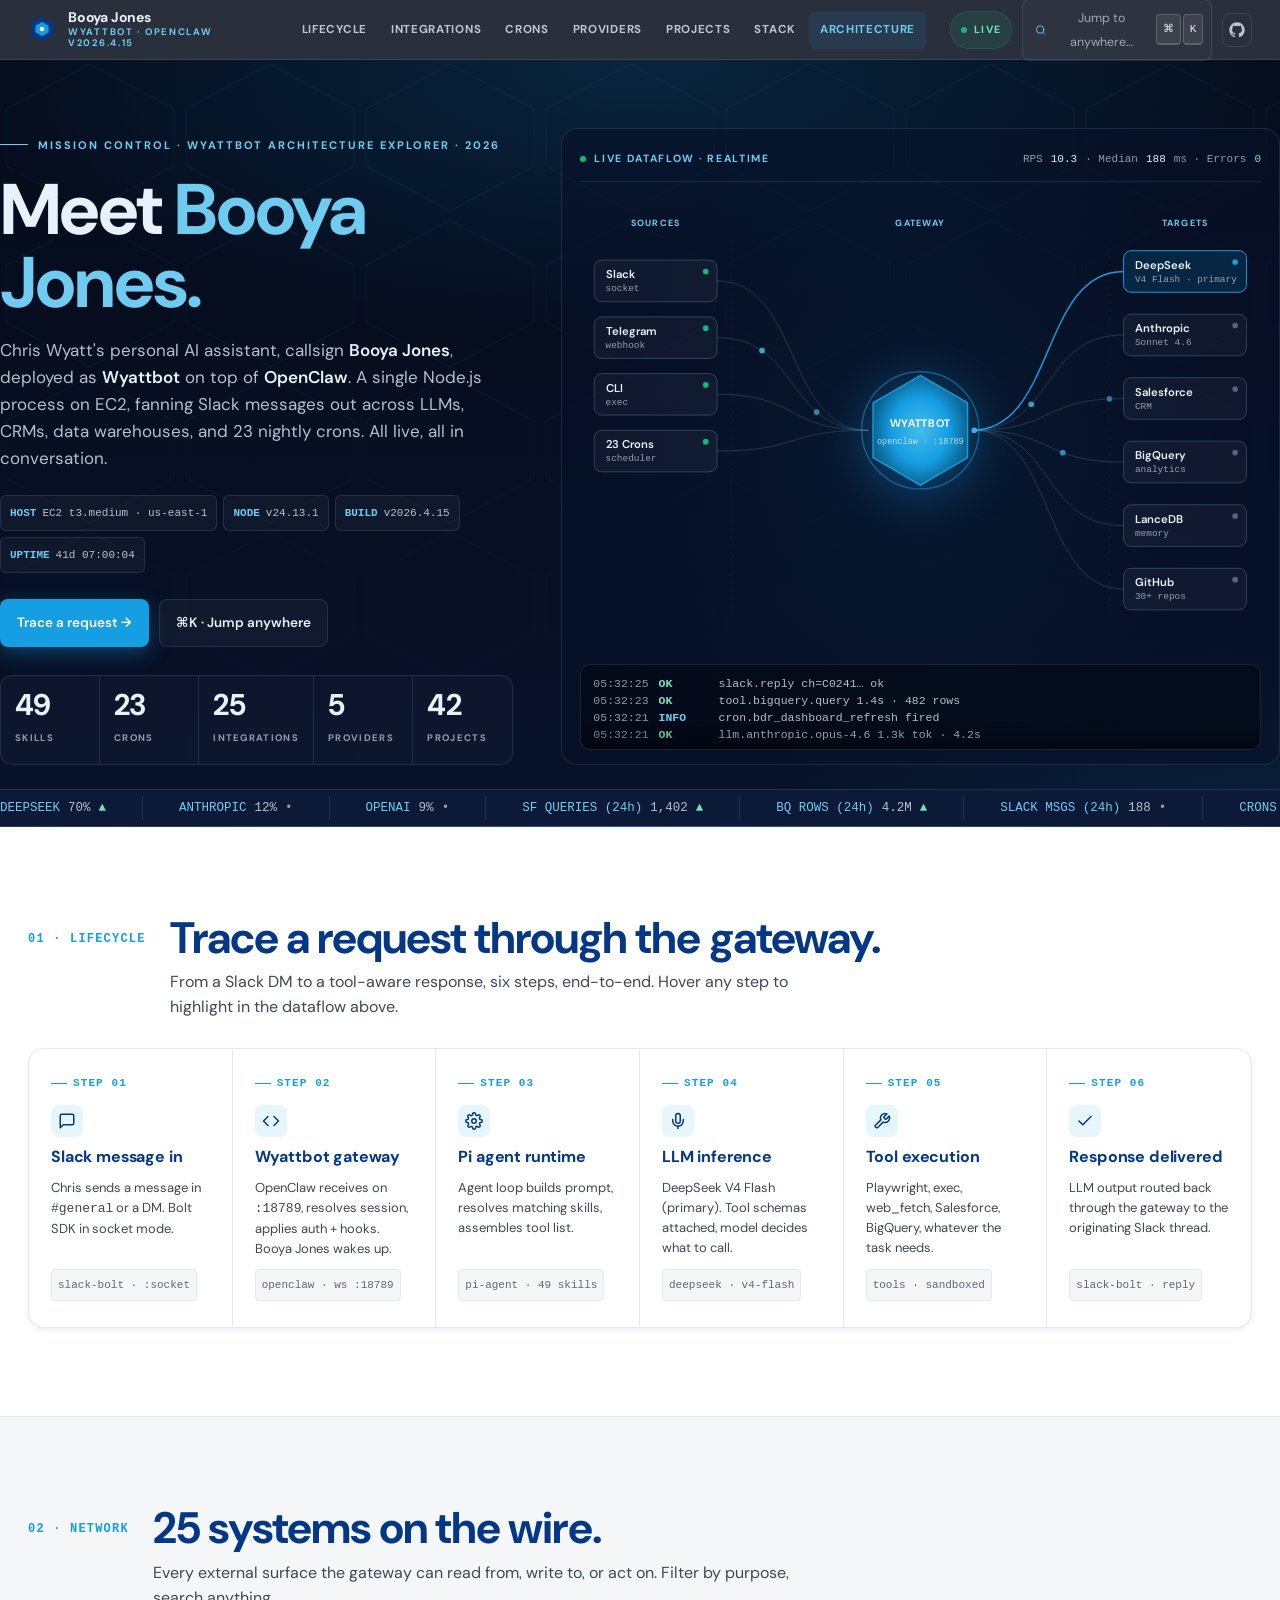
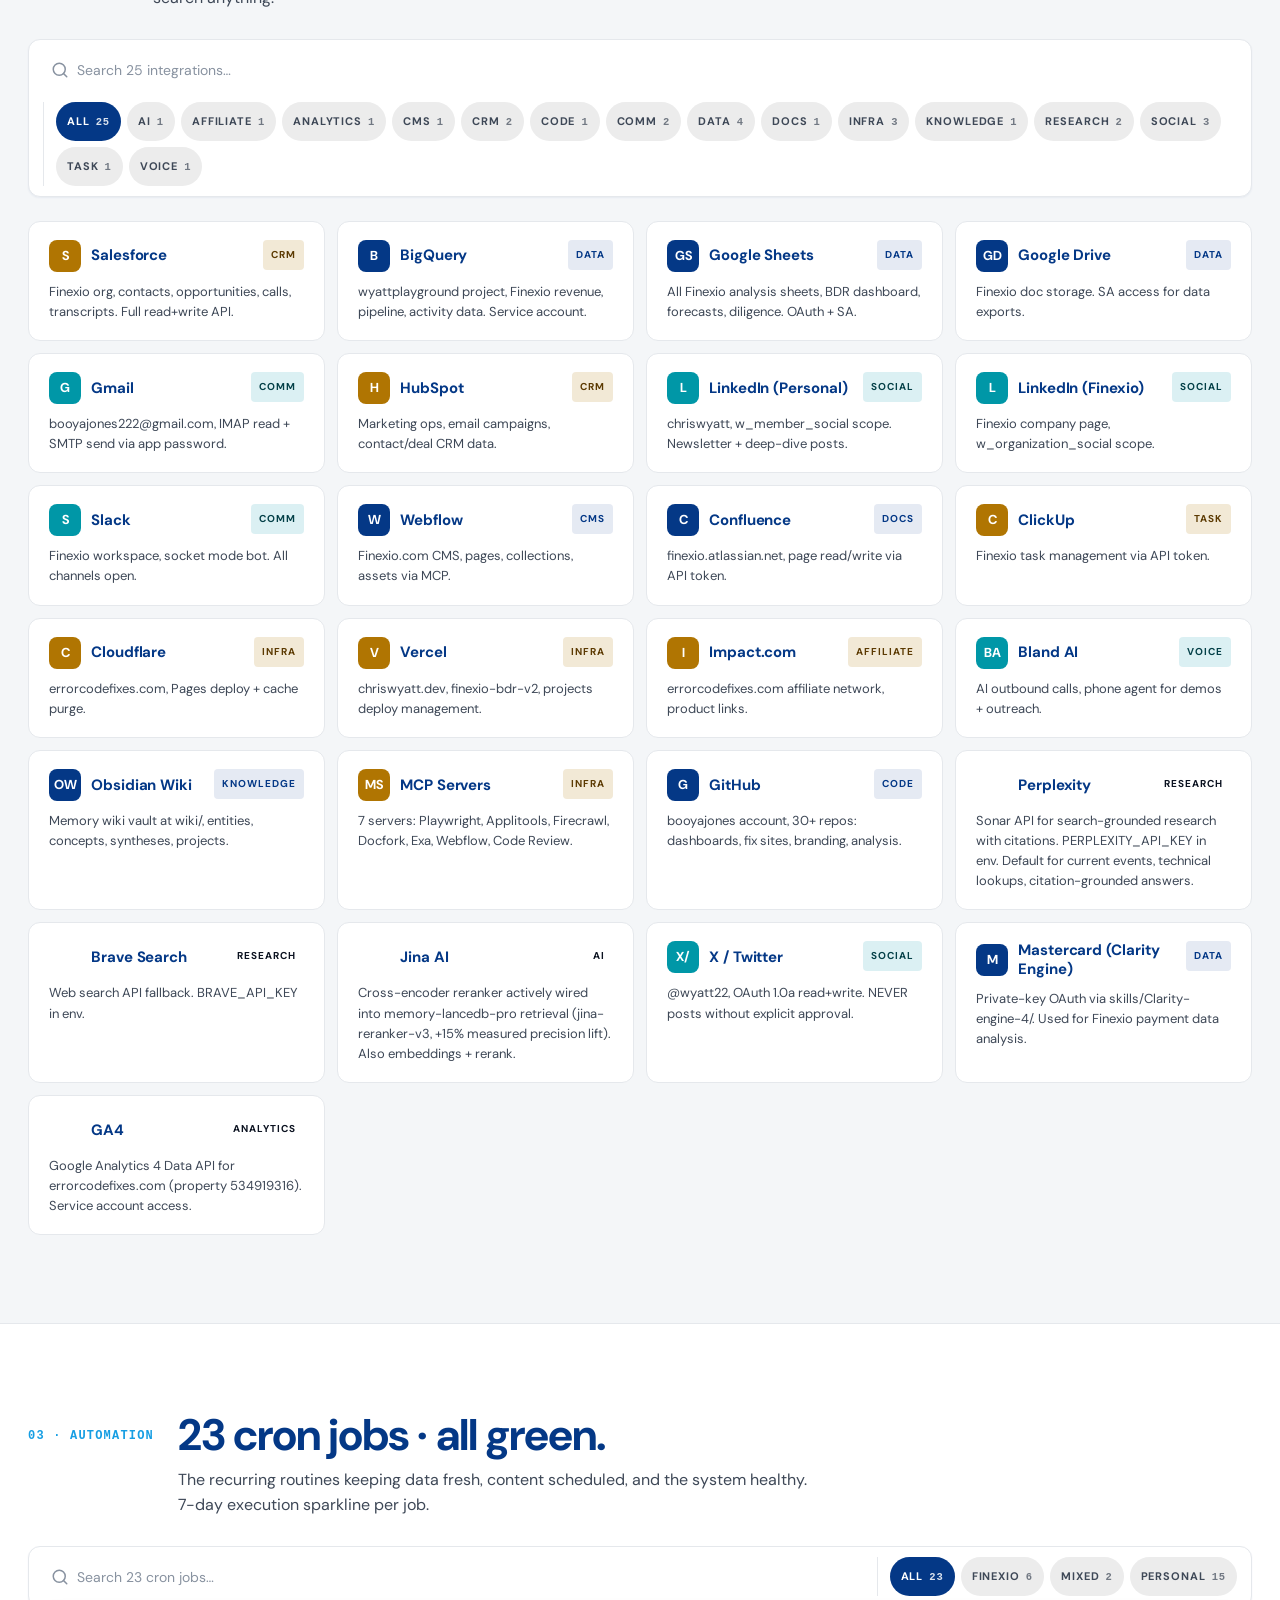
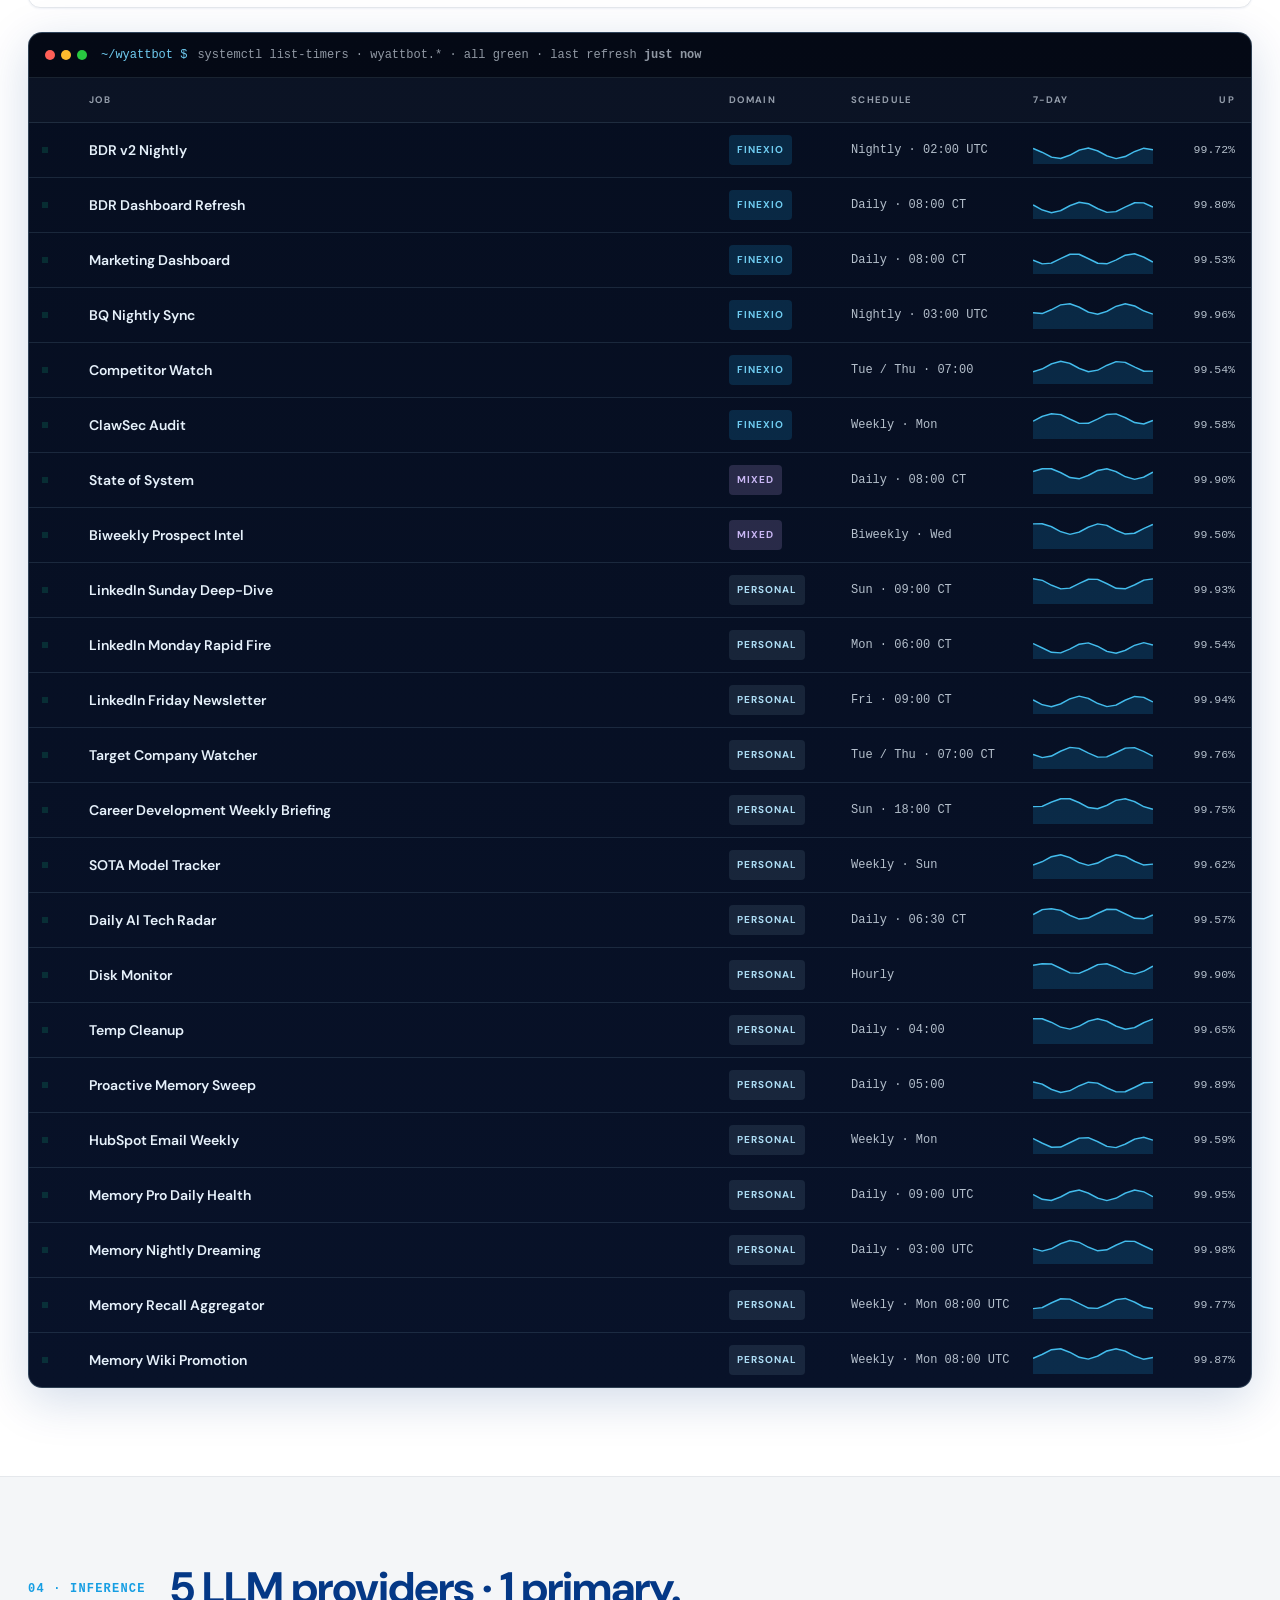
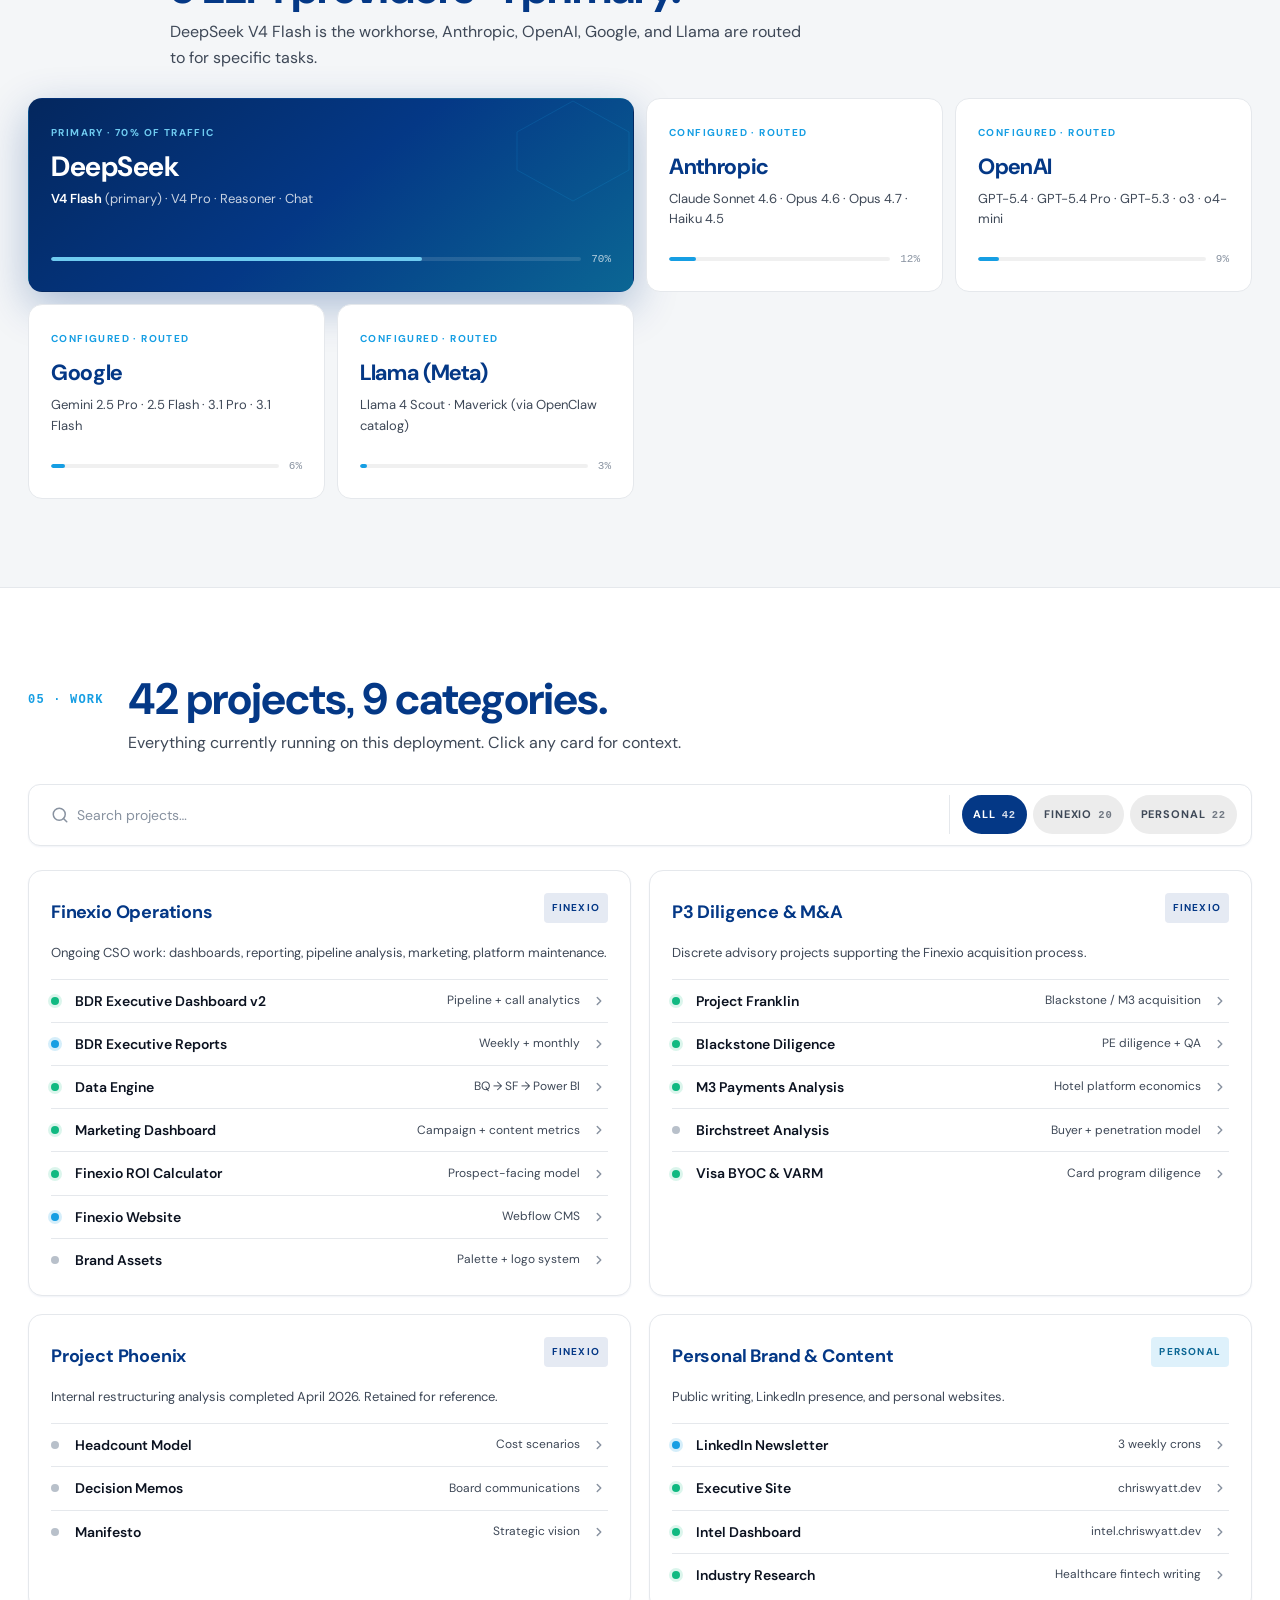
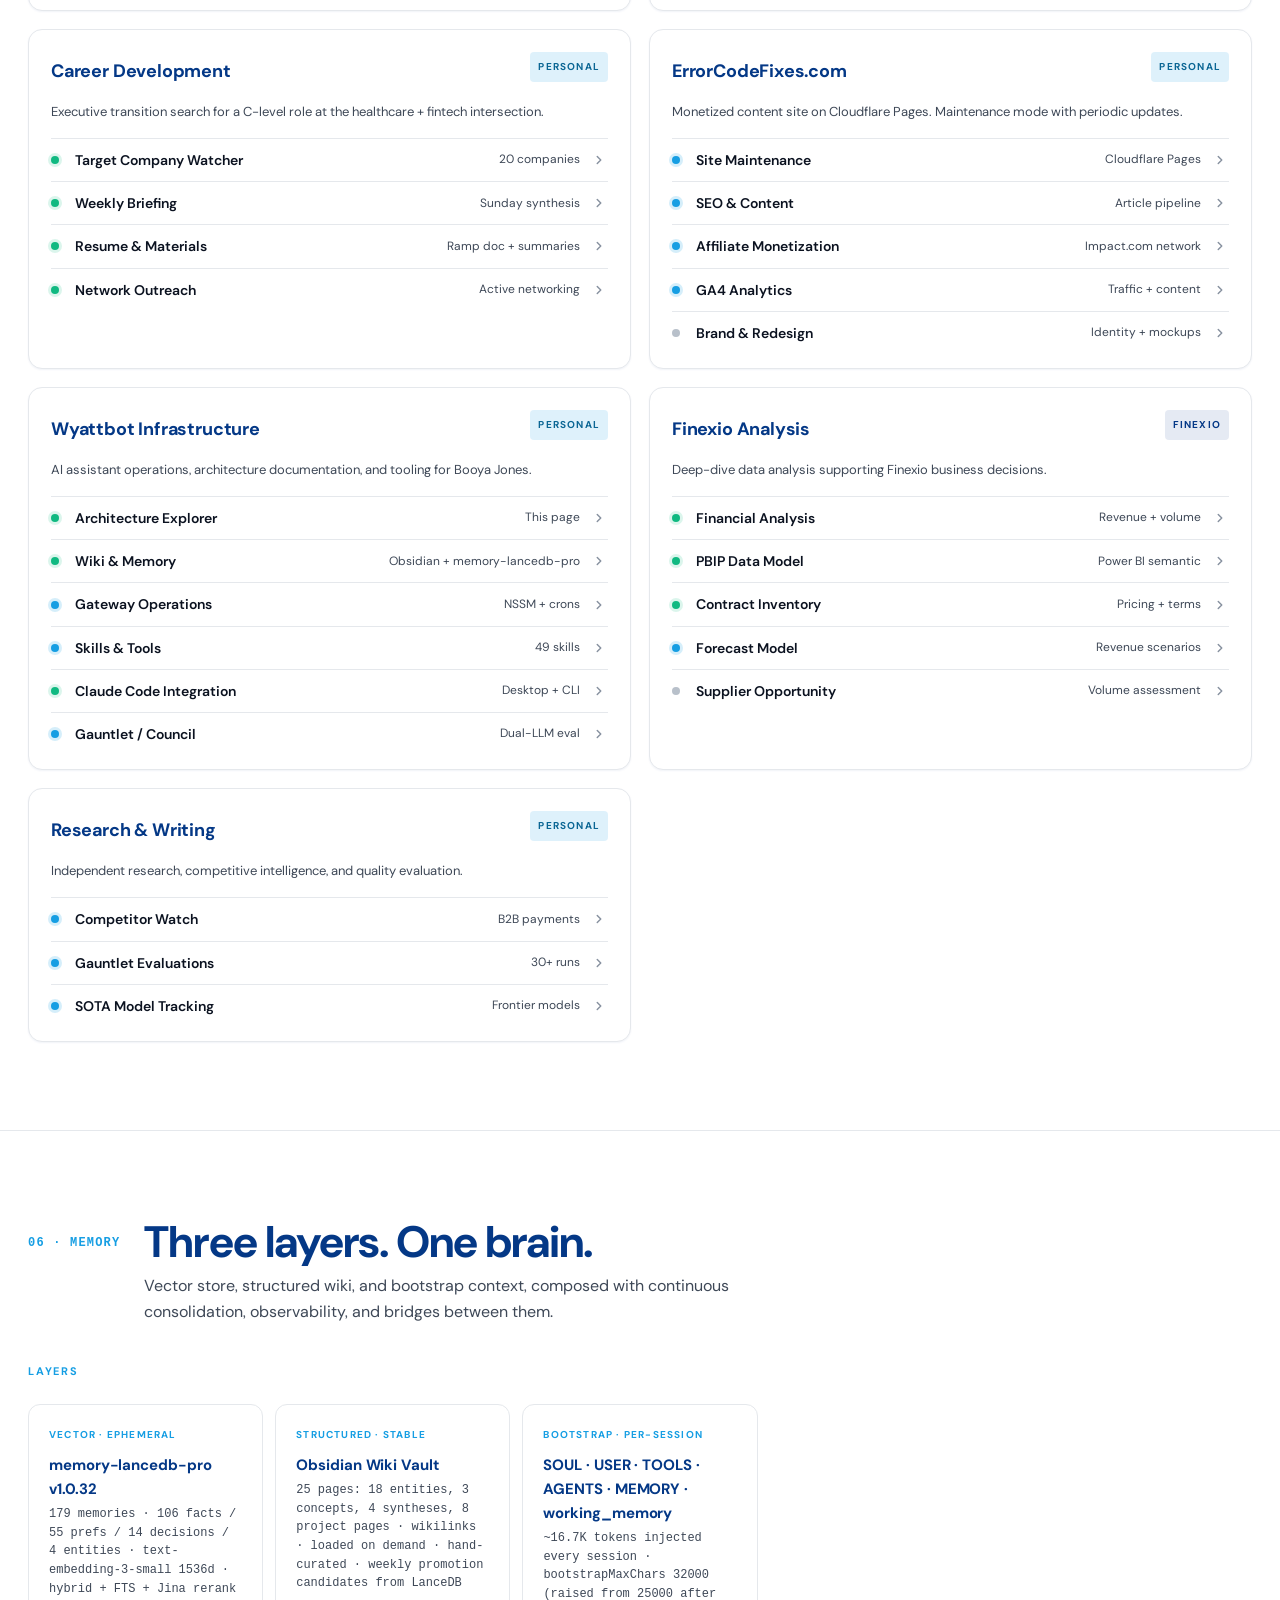
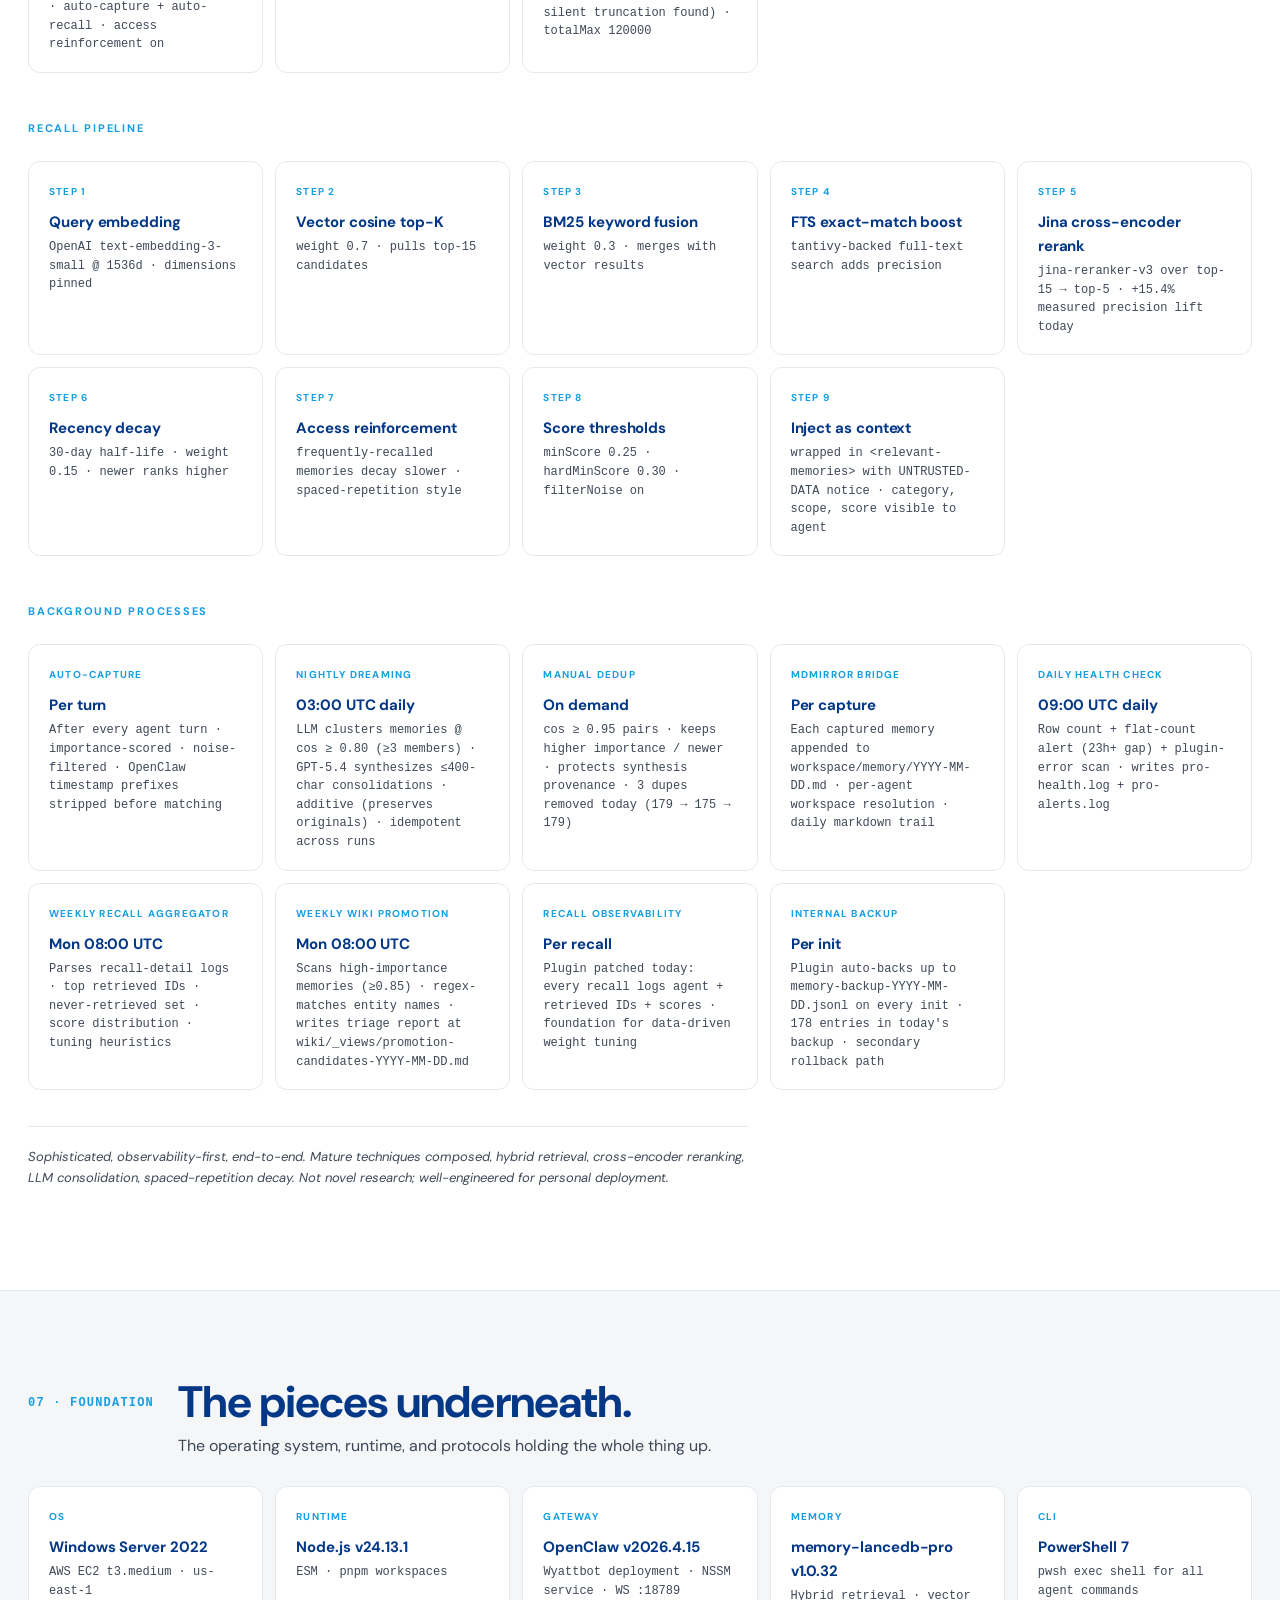
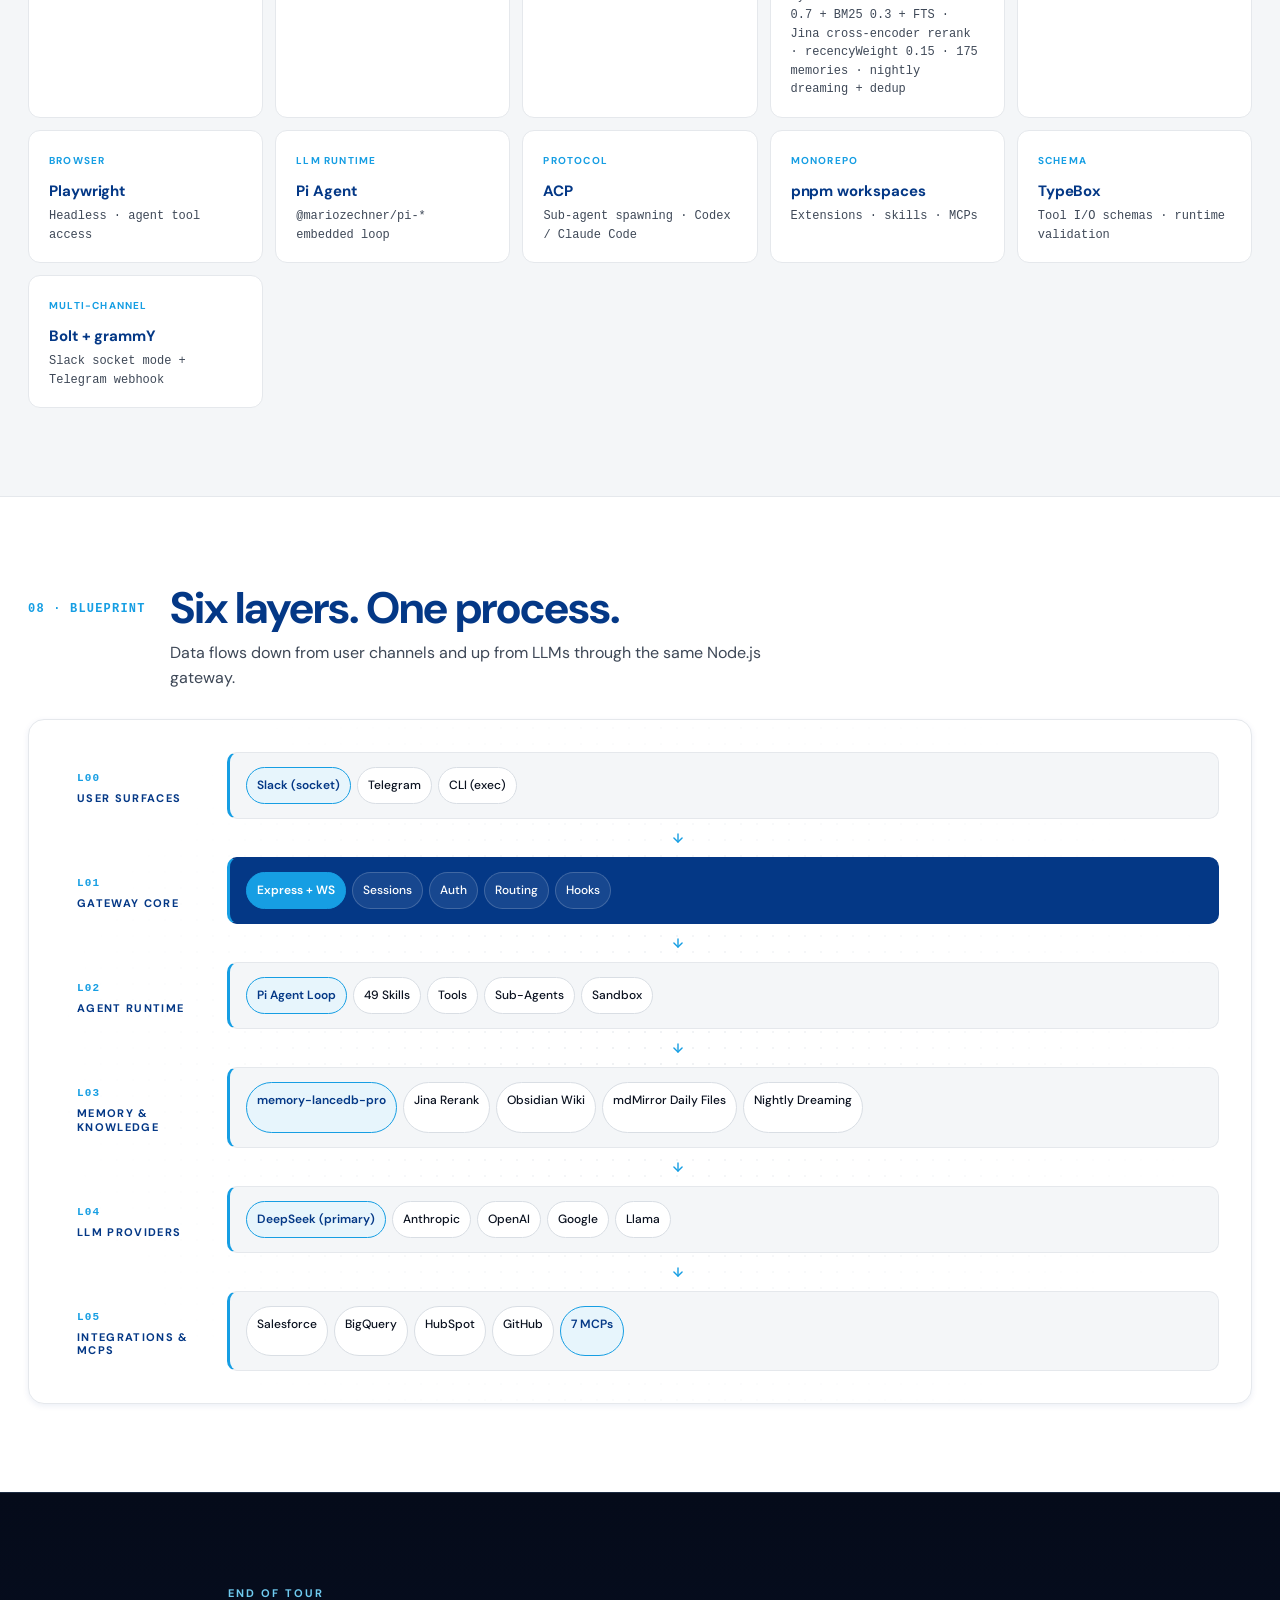
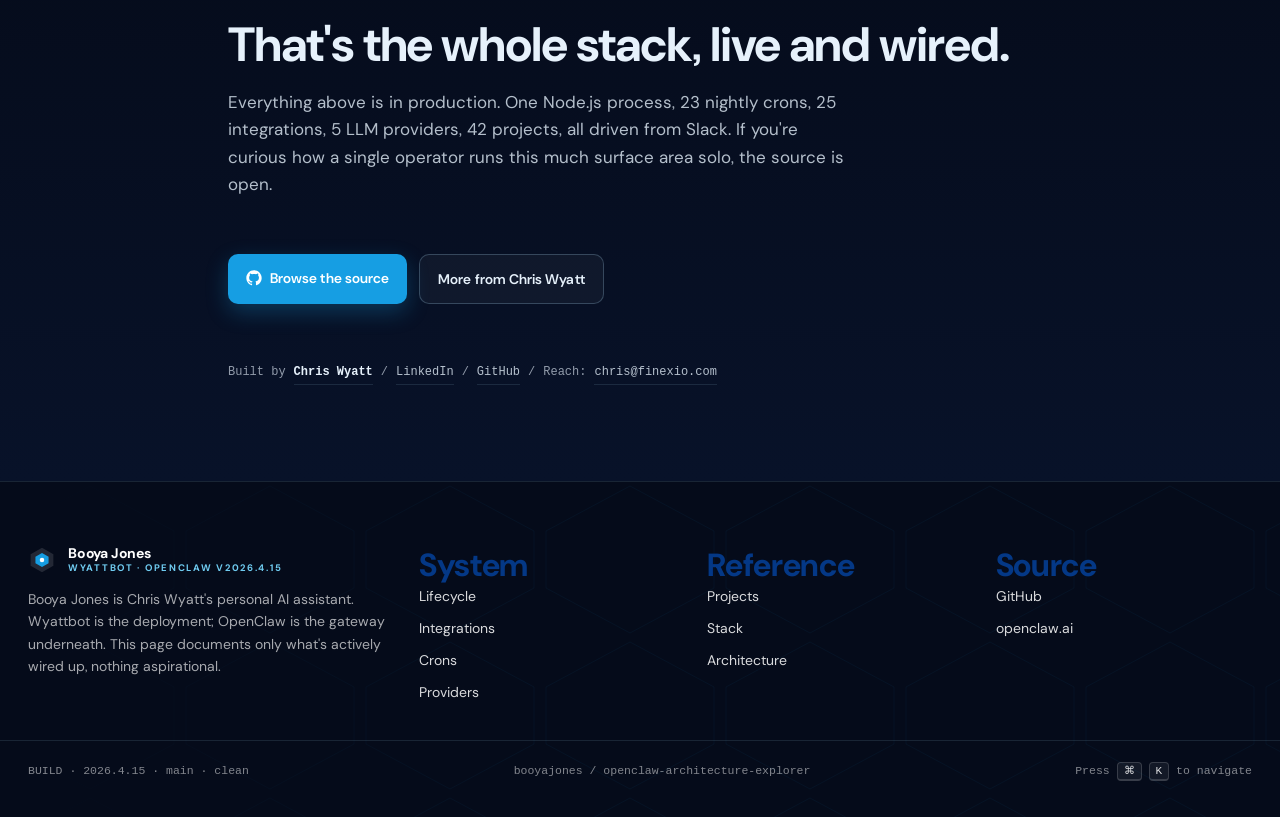
==== commit 99ecf6d6: "council pass: design + a11y + usability + perf Fixes from a 4-reviewer audit (design critique 22/30," ====
--- a/index.html
+++ b/index.html
@@ -4,7 +4,8 @@
 <meta charset="UTF-8" />
 <meta name="viewport" content="width=device-width, initial-scale=1.0" />
 <title>Booya Jones · Wyattbot Mission Control</title>
-<meta name="description" content="Live architecture explorer for Wyattbot — Chris Wyatt's personal AI assistant (callsign: Booya Jones) running on OpenClaw. One Node.js gateway, 49 skills, 23 crons, 25 integrations, 5 LLM providers, memory-lancedb-pro with hybrid retrieval + Jina rerank." />
+<meta name="description" content="Live architecture explorer for Wyattbot, Chris Wyatt's personal AI assistant (callsign: Booya Jones) running on OpenClaw. One Node.js gateway, 49 skills, 23 crons, 25 integrations, 5 LLM providers, memory-lancedb-pro with hybrid retrieval + Jina rerank." />
+<link rel="icon" type="image/svg+xml" href='data:image/svg+xml;utf8,<svg xmlns="http://www.w3.org/2000/svg" viewBox="0 0 32 32"><polygon points="16,2 29,9.5 29,22.5 16,30 3,22.5 3,9.5" fill="%23043886"/><polygon points="16,8 23.5,12.25 23.5,19.75 16,24 8.5,19.75 8.5,12.25" fill="%23169EE3"/><circle cx="16" cy="16" r="2.6" fill="%23fff"/></svg>' />
 <link rel="stylesheet" href="css/finexio-tokens.css" />
 <style>
 /* =============================================================
@@ -35,8 +36,8 @@
   --mc-line: rgba(173,221,245,0.12);
   --mc-line-strong: rgba(173,221,245,0.24);
   --mc-text: #E6F1FB;
-  --mc-text-2: rgba(230,241,251,0.65);
-  --mc-text-3: rgba(230,241,251,0.42);
+  --mc-text-2: rgba(230,241,251,0.78);
+  --mc-text-3: rgba(230,241,251,0.62);
   --mc-blue: #169EE3;
   --mc-blue-soft: #6FCBF0;
   --mc-blue-dim: #0B6694;
@@ -114,7 +115,7 @@
 }
 
 /* =============================================================
-   HERO — MISSION CONTROL
+   HERO, MISSION CONTROL
    ============================================================= */
 .hero {
   position: relative; overflow: hidden; isolation: isolate;
@@ -155,15 +156,14 @@
 .hero-eyebrow::before { content: ''; width: 28px; height: 1px; background: var(--mc-blue-soft); }
 
 .hero h1 {
-  font-family: var(--font-display); font-weight: 800;
+  font-family: var(--font-display); font-weight: 700;
   font-size: clamp(40px, 5.6vw, 76px); line-height: 1.02;
   letter-spacing: -0.028em;
   color: var(--mc-text); margin: 0 0 18px;
 }
 .hero h1 em {
   font-style: normal;
-  background: linear-gradient(120deg, var(--mc-blue-soft) 0%, var(--mc-blue) 100%);
-  -webkit-background-clip: text; background-clip: text; color: transparent;
+  color: var(--mc-blue-soft);
 }
 
 .hero-lede { font-size: 17px; line-height: 1.6; color: var(--mc-text-2); max-width: 520px; margin: 0 0 22px; }
@@ -203,10 +203,10 @@
 @media (max-width: 720px) { .hero-stats { grid-template-columns: repeat(3, 1fr); } }
 .hero-stats .stat { padding: 14px 14px; border-right: 1px solid var(--mc-line); }
 .hero-stats .stat:last-child { border-right: 0; }
-.hero-stats .stat-num { font-family: var(--font-display); font-weight: 800; font-size: 30px; color: var(--mc-text); line-height: 1; letter-spacing: -0.02em; font-variant-numeric: tabular-nums; }
+.hero-stats .stat-num { font-family: var(--font-display); font-weight: 700; font-size: 30px; color: var(--mc-text); line-height: 1; letter-spacing: -0.02em; font-variant-numeric: tabular-nums; }
 .hero-stats .stat-label { font-family: var(--font-caption); font-size: 9.5px; font-weight: 700; letter-spacing: 0.14em; text-transform: uppercase; color: var(--mc-text-3); margin-top: 6px; }
 
-/* HERO RIGHT — DATAFLOW MAP */
+/* HERO RIGHT, DATAFLOW MAP */
 .dataflow {
   position: relative;
   background:
@@ -260,7 +260,7 @@
 .df-core-shape { fill: url(#dfCoreGrad); stroke: var(--mc-blue); stroke-width: 1.5; filter: drop-shadow(0 8px 28px rgba(22,158,227,0.45)); }
 .df-core-pulse { fill: none; stroke: var(--mc-blue); stroke-width: 1.5; opacity: 0.5; transform-origin: center; animation: corePulse 3.2s cubic-bezier(.2,.7,.1,1) infinite; }
 @keyframes corePulse { 0% { transform: scale(1); opacity: 0.55; } 70% { transform: scale(1.5); opacity: 0; } 100% { opacity: 0; } }
-.df-core-label { fill: #fff; font-family: var(--font-display); font-weight: 800; font-size: 11.5px; letter-spacing: 0.06em; }
+.df-core-label { fill: #fff; font-family: var(--font-display); font-weight: 700; font-size: 11.5px; letter-spacing: 0.06em; }
 .df-core-sub { fill: rgba(255,255,255,0.7); font-family: var(--font-mono); font-size: 9px; }
 
 /* console strip */
@@ -393,39 +393,43 @@
 .integ-card[hidden] { display: none; }
 .integ-top { display: flex; align-items: flex-start; justify-content: space-between; gap: 10px; }
 .integ-name-row { display: flex; align-items: center; gap: 10px; }
-.integ-glyph { width: 32px; height: 32px; flex-shrink: 0; border-radius: 8px; display: inline-flex; align-items: center; justify-content: center; font-family: var(--font-display); font-weight: 800; font-size: 13px; color: #fff; }
+.integ-glyph { width: 32px; height: 32px; flex-shrink: 0; border-radius: 8px; display: inline-flex; align-items: center; justify-content: center; font-family: var(--font-display); font-weight: 700; font-size: 13px; color: #fff; }
 .integ-name { font-size: 15px; font-weight: 700; color: var(--finexio-navy); letter-spacing: -0.005em; line-height: 1.25; }
 .integ-type { font-family: var(--font-caption); font-size: 10px; font-weight: 700; letter-spacing: 0.1em; text-transform: uppercase; padding: 3px 8px; border-radius: 4px; flex-shrink: 0; }
-.integ-type[data-type="CRM"]       { background: #FFF1E6; color: #B85C00; }
-.integ-type[data-type="Data"]      { background: #E7F5FC; color: #043886; }
-.integ-type[data-type="Comm"]      { background: #EAEAFF; color: #3B40C4; }
-.integ-type[data-type="Social"]    { background: #FCEEF7; color: #9C2A6E; }
-.integ-type[data-type="CMS"]       { background: #F0F4E6; color: #4A6A14; }
-.integ-type[data-type="Docs"]      { background: #E7F5FC; color: #043886; }
-.integ-type[data-type="Task"]      { background: #FEF6DA; color: #7A5800; }
-.integ-type[data-type="Infra"]     { background: #F0EAFE; color: #4B2DA8; }
-.integ-type[data-type="Affiliate"] { background: #E8F8EE; color: #1F6E3F; }
-.integ-type[data-type="Voice"]     { background: #FCE8EE; color: #931C3D; }
-.integ-type[data-type="Knowledge"] { background: #FAF1E0; color: #6E4A0F; }
-.integ-type[data-type="Code"]      { background: #E5E7EB; color: #2A3342; }
+/* Brand-aligned 3-color category system (replaces 12-color rainbow) */
+.integ-type[data-type="Data"],
+.integ-type[data-type="Docs"],
+.integ-type[data-type="Code"],
+.integ-type[data-type="Knowledge"],
+.integ-type[data-type="CMS"]
+  { background: rgba(4,56,134,0.10); color: #043886; }
+.integ-type[data-type="Comm"],
+.integ-type[data-type="Social"],
+.integ-type[data-type="Voice"]
+  { background: rgba(0,151,167,0.14); color: #044048; }
+.integ-type[data-type="CRM"],
+.integ-type[data-type="Task"],
+.integ-type[data-type="Affiliate"],
+.integ-type[data-type="Infra"]
+  { background: rgba(176,117,2,0.16); color: #5C3A02; }
 .integ-desc { font-size: 13px; line-height: 1.55; color: var(--fg-2); }
 
-/* glyph backgrounds keyed off type */
-.integ-glyph[data-g="CRM"]       { background: #B85C00; }
-.integ-glyph[data-g="Data"]      { background: #043886; }
-.integ-glyph[data-g="Comm"]      { background: #3B40C4; }
-.integ-glyph[data-g="Social"]    { background: #9C2A6E; }
-.integ-glyph[data-g="CMS"]       { background: #4A6A14; }
-.integ-glyph[data-g="Docs"]      { background: #0B6694; }
-.integ-glyph[data-g="Task"]      { background: #7A5800; }
-.integ-glyph[data-g="Infra"]     { background: #4B2DA8; }
-.integ-glyph[data-g="Affiliate"] { background: #1F6E3F; }
-.integ-glyph[data-g="Voice"]     { background: #931C3D; }
-.integ-glyph[data-g="Knowledge"] { background: #6E4A0F; }
-.integ-glyph[data-g="Code"]      { background: #2A3342; }
+/* glyph backgrounds (3-family system) */
+.integ-glyph[data-g="Data"],
+.integ-glyph[data-g="Docs"],
+.integ-glyph[data-g="Code"],
+.integ-glyph[data-g="Knowledge"],
+.integ-glyph[data-g="CMS"]      { background: #043886; }
+.integ-glyph[data-g="Comm"],
+.integ-glyph[data-g="Social"],
+.integ-glyph[data-g="Voice"]    { background: #0097A7; }
+.integ-glyph[data-g="CRM"],
+.integ-glyph[data-g="Task"],
+.integ-glyph[data-g="Affiliate"],
+.integ-glyph[data-g="Infra"]    { background: #B07502; }
 
 /* =============================================================
-   CRONS — terminal style
+   CRONS, terminal style
    ============================================================= */
 .cron-wrap {
   background: linear-gradient(180deg, #060E20 0%, #081229 100%);
@@ -547,7 +551,7 @@
 .proj-cat-head h3 { font-family: var(--font-sans); font-size: 18px; font-weight: 700; color: var(--finexio-navy); margin: 0; letter-spacing: -0.01em; }
 .proj-cat-desc { font-size: 13px; line-height: 1.55; color: var(--fg-2); margin: 0; }
 .proj-list { display: flex; flex-direction: column; gap: 0; margin-top: 4px; }
-.proj-item { display: grid; grid-template-columns: 12px 1fr auto 16px; gap: 12px; align-items: center; padding: 12px 0; border-top: 1px solid var(--border-1); cursor: pointer; transition: background 120ms; }
+.proj-item { display: grid; grid-template-columns: 12px 1fr auto 16px; gap: 12px; align-items: center; padding: 12px 0; border-top: 1px solid var(--border-1); transition: background 120ms; }
 .proj-item:hover, .proj-item.is-open { background: var(--finexio-blue-wash); border-radius: 6px; padding-left: 8px; padding-right: 8px; margin-left: -8px; margin-right: -8px; }
 .proj-item-status { width: 8px; height: 8px; border-radius: 50%; }
 .proj-item-status[data-status="active"]  { background: var(--mc-good); box-shadow: 0 0 0 3px rgba(16,185,129,0.15); }
@@ -575,7 +579,7 @@
 .stack-desc { font-size: 12px; line-height: 1.55; color: var(--fg-2); font-family: var(--font-mono); }
 
 /* Memory section subheadings + footnote */
-.memory-subhead { margin: 36px 0 14px; font-family: var(--font-caption); font-size: 11px; font-weight: 800; letter-spacing: 0.16em; text-transform: uppercase; color: var(--finexio-blue); }
+.memory-subhead { margin: 36px 0 14px; font-family: var(--font-caption); font-size: 11px; font-weight: 700; letter-spacing: 0.16em; text-transform: uppercase; color: var(--finexio-blue); }
 .memory-subhead:first-of-type { margin-top: 28px; }
 .memory-footnote { margin-top: 36px; padding-top: 20px; border-top: 1px solid var(--border-1); color: var(--fg-2); font-size: 13px; line-height: 1.6; font-style: italic; max-width: 720px; }
 
@@ -685,9 +689,144 @@
   .reveal { opacity: 1; transform: none; }
   .ticker-track { animation: none; }
 }
+
+/* === A11Y: focus-visible system (added 2026-05-11 council) === */
+:focus { outline: none; }
+:focus-visible {
+  outline: 2px solid var(--mc-blue-soft);
+  outline-offset: 2px;
+  border-radius: 6px;
+}
+a:focus-visible, button:focus-visible, [role="button"]:focus-visible, [tabindex]:focus-visible,
+input:focus-visible, kbd:focus-visible {
+  outline: 2px solid var(--mc-blue-soft);
+  outline-offset: 2px;
+}
+.search-trigger:focus-visible, .filter-chip:focus-visible, .icon-btn:focus-visible,
+.proj-item:focus-visible, .integ-card:focus-visible, .cron-row:focus-visible {
+  outline: 2px solid var(--mc-blue-soft);
+  outline-offset: 3px;
+}
+
+/* === A11Y: skip-to-content link (visually hidden until focus) === */
+.skip-link {
+  position: absolute; top: -100px; left: 12px;
+  z-index: 9999;
+  background: var(--mc-blue);
+  color: #fff;
+  padding: 10px 14px;
+  border-radius: 8px;
+  font-family: var(--font-caption);
+  font-size: 12px;
+  font-weight: 700;
+  letter-spacing: 0.08em;
+  text-transform: uppercase;
+  text-decoration: none;
+  transition: top 160ms;
+}
+.skip-link:focus { top: 12px; }
+
+/* === A11Y: active state ARIA hooks === */
+.top-nav a[aria-current="true"] { color: var(--mc-blue-soft); background: rgba(22,158,227,0.10); }
+.filter-chip[aria-pressed="true"] { /* visual handled via .is-active class */ }
+
+/* === RESPONSIVE: mobile hamburger + section nav drawer === */
+.nav-toggle {
+  display: none;
+  background: rgba(255,255,255,0.04);
+  border: 1px solid var(--mc-line);
+  color: var(--mc-text);
+  width: 36px; height: 36px;
+  border-radius: 8px;
+  align-items: center; justify-content: center;
+  cursor: pointer;
+}
+.nav-toggle:hover { border-color: var(--mc-line-strong); }
+@media (max-width: 1080px) {
+  .nav-toggle { display: inline-flex; }
+  .top-nav.is-open {
+    display: flex;
+    position: absolute; top: 60px; left: 0; right: 0;
+    flex-direction: column;
+    background: rgba(5,11,26,0.97);
+    backdrop-filter: blur(18px); -webkit-backdrop-filter: blur(18px);
+    border-bottom: 1px solid var(--mc-line);
+    padding: 12px 20px;
+    gap: 4px;
+  }
+  .top-nav.is-open a { padding: 12px 14px; font-size: 13px; }
+}
+
+/* === RESPONSIVE: mobile hero stats grid (5 stats no orphan row) === */
+@media (max-width: 720px) {
+  .hero-stats { grid-template-columns: repeat(2, 1fr) !important; }
+}
+@media (max-width: 480px) {
+  .hero-stats { grid-template-columns: 1fr !important; }
+}
+
+
+/* === CLOSING / CONTACT SECTION === */
+.closing {
+  background: linear-gradient(180deg, #050B1A 0%, #081229 100%);
+  border-top: 1px solid var(--mc-line);
+  padding: 88px 0 96px;
+}
+.closing-inner { display: grid; grid-template-columns: 1fr; gap: 28px; max-width: 880px; }
+.closing-eyebrow {
+  font-family: var(--font-caption);
+  font-size: 11px; font-weight: 700; letter-spacing: 0.18em;
+  text-transform: uppercase;
+  color: var(--mc-blue-soft); margin-bottom: 14px;
+}
+.closing-h {
+  font-family: var(--font-display); font-weight: 700;
+  font-size: clamp(30px, 4vw, 48px); line-height: 1.08;
+  letter-spacing: -0.022em;
+  color: var(--mc-text); margin: 0 0 18px;
+}
+.closing-lede {
+  font-size: 17px; line-height: 1.6;
+  color: var(--mc-text-2); max-width: 620px; margin: 0 0 28px;
+}
+.closing-actions { display: flex; flex-wrap: wrap; gap: 12px; margin-bottom: 28px; }
+.closing-cta {
+  display: inline-flex; align-items: center; gap: 8px;
+  padding: 12px 18px; border-radius: 10px;
+  font-family: var(--font-display); font-weight: 600;
+  font-size: 14px; letter-spacing: 0.005em;
+  text-decoration: none;
+  transition: transform 120ms, box-shadow 160ms, background 160ms;
+}
+.closing-cta.primary {
+  background: var(--mc-blue); color: #fff;
+  box-shadow: 0 8px 22px rgba(22,158,227,0.28);
+}
+.closing-cta.primary:hover { transform: translateY(-1px); background: #1FB0F4; box-shadow: 0 12px 28px rgba(22,158,227,0.36); }
+.closing-cta.secondary {
+  background: rgba(255,255,255,0.04);
+  border: 1px solid var(--mc-line-strong);
+  color: var(--mc-text);
+}
+.closing-cta.secondary:hover { background: rgba(255,255,255,0.08); border-color: var(--mc-blue-soft); }
+.closing-byline {
+  font-family: var(--font-mono);
+  font-size: 12px; color: var(--mc-text-3);
+  display: flex; flex-wrap: wrap; gap: 8px; align-items: center;
+}
+.closing-byline a { color: var(--mc-text-2); text-decoration: none; border-bottom: 1px solid var(--mc-line); }
+.closing-byline a:hover { color: var(--mc-blue-soft); border-bottom-color: var(--mc-blue-soft); }
+.closing-byline b { color: var(--mc-text); font-weight: 700; }
+.closing-sep { color: var(--mc-text-3); }
+@media (max-width: 600px) {
+  .closing-actions { flex-direction: column; align-items: stretch; }
+  .closing-cta { justify-content: center; }
+}
+
 </style>
 </head>
 <body>
+<a href="#content" class="skip-link">Skip to main content</a>
 
 <!-- ============== TOPBAR ============== -->
 <header class="topbar">
@@ -700,7 +839,7 @@
       </svg>
       <span class="brand-name"><b>Booya Jones</b><small>Wyattbot · OpenClaw v2026.4.15</small></span>
     </a>
-    <nav class="top-nav" aria-label="Sections">
+    <nav class="top-nav" id="topNav" aria-label="Sections">
       <a href="#flow" data-sec="flow">Lifecycle</a>
       <a href="#integrations" data-sec="integrations">Integrations</a>
       <a href="#crons" data-sec="crons">Crons</a>
@@ -709,7 +848,10 @@
       <a href="#stack" data-sec="stack">Stack</a>
       <a href="#arch" data-sec="arch">Architecture</a>
     </nav>
-    <div class="top-actions">
+    <button class="nav-toggle" type="button" id="navToggle" aria-label="Toggle navigation" aria-expanded="false" aria-controls="topNav">
+        <svg width="18" height="18" viewBox="0 0 24 24" fill="none" stroke="currentColor" stroke-width="2.2" stroke-linecap="round"><line x1="3" y1="6" x2="21" y2="6"/><line x1="3" y1="12" x2="21" y2="12"/><line x1="3" y1="18" x2="21" y2="18"/></svg>
+      </button>
+      <div class="top-actions">
       <span class="live-pill"><span class="led"></span>Live</span>
       <button class="search-trigger" id="cmdkOpen" type="button" aria-label="Open command palette">
         <svg width="14" height="14" viewBox="0 0 24 24" fill="none" stroke="currentColor" stroke-width="2" stroke-linecap="round" stroke-linejoin="round"><circle cx="11" cy="11" r="8"></circle><line x1="21" y1="21" x2="16.65" y2="16.65"></line></svg>
@@ -724,6 +866,7 @@
 </header>
 
 <a id="top"></a>
+<main id="content">
 
 <!-- ============== HERO ============== -->
 <section class="hero">
@@ -731,13 +874,13 @@
     <div>
       <div class="hero-eyebrow">Mission control · Wyattbot Architecture Explorer · 2026</div>
       <h1>Meet <em>Booya Jones.</em></h1>
-      <p class="hero-lede">Chris Wyatt's personal AI assistant — callsign <b>Booya Jones</b>, deployed as <b>Wyattbot</b> on top of <b>OpenClaw</b>. A single Node.js process on EC2, fanning Slack messages out across LLMs, CRMs, data warehouses, and 19 nightly crons. All live, all in conversation.</p>
+      <p class="hero-lede">Chris Wyatt's personal AI assistant, callsign <b>Booya Jones</b>, deployed as <b>Wyattbot</b> on top of <b>OpenClaw</b>. A single Node.js process on EC2, fanning Slack messages out across LLMs, CRMs, data warehouses, and 23 nightly crons. All live, all in conversation.</p>
 
       <div class="hero-meta">
         <span class="chip"><b>HOST</b> EC2 t3.medium · us-east-1</span>
         <span class="chip"><b>NODE</b> v24.13.1</span>
         <span class="chip"><b>BUILD</b> v2026.4.15</span>
-        <span class="chip"><b>UPTIME</b> <span id="uptime">—</span></span>
+        <span class="chip"><b>UPTIME</b> <span id="uptime">,</span></span>
       </div>
 
       <div class="hero-cta-row">
@@ -750,7 +893,7 @@
         <div class="stat"><div class="stat-num counter" data-target="23">0</div><div class="stat-label">Crons</div></div>
         <div class="stat"><div class="stat-num counter" data-target="25">0</div><div class="stat-label">Integrations</div></div>
         <div class="stat"><div class="stat-num counter" data-target="5">0</div><div class="stat-label">Providers</div></div>
-        <div class="stat"><div class="stat-num counter" data-target="38">0</div><div class="stat-label">Projects</div></div>
+        <div class="stat"><div class="stat-num counter" data-target="42">0</div><div class="stat-label">Projects</div></div>
       </div>
     </div>
 
@@ -758,7 +901,7 @@
     <div class="dataflow" aria-hidden="true">
       <div class="dataflow-head">
         <span class="dataflow-title"><span class="led"></span>Live Dataflow · realtime</span>
-        <span class="dataflow-meter">RPS <b id="dfRps">—</b> · Median <b id="dfMed">—</b>ms · Errors <b style="color:#6EE7B7">0</b></span>
+        <span class="dataflow-meter">RPS <b id="dfRps">0.0</b> · Median <b id="dfMed">0</b>ms · Errors <b style="color:#6EE7B7">0</b></span>
       </div>
       <svg class="dataflow-svg" id="dfSvg" viewBox="0 0 720 460" preserveAspectRatio="xMidYMid meet">
         <defs>
@@ -812,7 +955,7 @@
       <span class="section-num">01 · LIFECYCLE</span>
       <div>
         <h2 class="section-title">Trace a request through the gateway.</h2>
-        <p class="section-sub">From a Slack DM to a tool-aware response — six steps, end-to-end. Hover any step to highlight in the dataflow above.</p>
+        <p class="section-sub">From a Slack DM to a tool-aware response, six steps, end-to-end. Hover any step to highlight in the dataflow above.</p>
       </div>
       <div></div>
     </header>
@@ -843,14 +986,14 @@
         <div class="flow-num">STEP 04</div>
         <div class="flow-icon"><svg width="18" height="18" viewBox="0 0 24 24" fill="none" stroke="currentColor" stroke-width="2" stroke-linecap="round" stroke-linejoin="round"><path d="M12 2a3 3 0 0 0-3 3v7a3 3 0 0 0 6 0V5a3 3 0 0 0-3-3z"></path><path d="M19 10v2a7 7 0 0 1-14 0v-2"></path><line x1="12" y1="19" x2="12" y2="22"></line></svg></div>
         <h3>LLM inference</h3>
-        <p>DeepSeek V4 Flash (primary). Tool schemas attached — model decides what to call.</p>
+        <p>DeepSeek V4 Flash (primary). Tool schemas attached, model decides what to call.</p>
         <span class="meta">deepseek · v4-flash</span>
       </div>
       <div class="flow-step">
         <div class="flow-num">STEP 05</div>
         <div class="flow-icon"><svg width="18" height="18" viewBox="0 0 24 24" fill="none" stroke="currentColor" stroke-width="2" stroke-linecap="round" stroke-linejoin="round"><path d="M14.7 6.3a1 1 0 0 0 0 1.4l1.6 1.6a1 1 0 0 0 1.4 0l3.77-3.77a6 6 0 0 1-7.94 7.94l-6.91 6.91a2.12 2.12 0 0 1-3-3l6.91-6.91a6 6 0 0 1 7.94-7.94l-3.76 3.76z"></path></svg></div>
         <h3>Tool execution</h3>
-        <p>Playwright, exec, web_fetch, Salesforce, BigQuery — whatever the task needs.</p>
+        <p>Playwright, exec, web_fetch, Salesforce, BigQuery, whatever the task needs.</p>
         <span class="meta">tools · sandboxed</span>
       </div>
       <div class="flow-step">
@@ -870,7 +1013,7 @@
     <header class="section-head reveal">
       <span class="section-num">02 · NETWORK</span>
       <div>
-        <h2 class="section-title">19 systems on the wire.</h2>
+        <h2 class="section-title">25 systems on the wire.</h2>
         <p class="section-sub">Every external surface the gateway can read from, write to, or act on. Filter by purpose, search anything.</p>
       </div>
       <div></div>
@@ -878,9 +1021,9 @@
     <div class="search-row reveal">
       <label class="search">
         <svg width="18" height="18" viewBox="0 0 24 24" fill="none" stroke="currentColor" stroke-width="2" stroke-linecap="round" stroke-linejoin="round"><circle cx="11" cy="11" r="8"></circle><line x1="21" y1="21" x2="16.65" y2="16.65"></line></svg>
-        <input type="search" id="integSearch" placeholder="Search 19 integrations…" aria-label="Search integrations" />
+        <input type="search" id="integSearch" placeholder="Search 25 integrations…" aria-label="Search integrations" />
       </label>
-      <div class="filters" id="integFilters" role="tablist"></div>
+      <div class="filters" id="integFilters" role="group" aria-label="Filter"></div>
     </div>
     <div class="integ-grid reveal" id="integGrid"></div>
   </div>
@@ -902,7 +1045,7 @@
         <svg width="18" height="18" viewBox="0 0 24 24" fill="none" stroke="currentColor" stroke-width="2" stroke-linecap="round" stroke-linejoin="round"><circle cx="11" cy="11" r="8"></circle><line x1="21" y1="21" x2="16.65" y2="16.65"></line></svg>
         <input type="search" id="cronSearch" placeholder="Search 23 cron jobs…" aria-label="Search cron jobs" />
       </label>
-      <div class="filters" id="cronFilters" role="tablist"></div>
+      <div class="filters" id="cronFilters" role="group" aria-label="Filter"></div>
     </div>
     <div class="cron-wrap reveal">
       <div class="cron-titlebar">
@@ -925,7 +1068,7 @@
       <span class="section-num">04 · INFERENCE</span>
       <div>
         <h2 class="section-title">5 LLM providers · 1 primary.</h2>
-        <p class="section-sub">DeepSeek V4 Flash is the workhorse — Anthropic, OpenAI, Google, and Llama are routed to for specific tasks.</p>
+        <p class="section-sub">DeepSeek V4 Flash is the workhorse, Anthropic, OpenAI, Google, and Llama are routed to for specific tasks.</p>
       </div>
       <div></div>
     </header>
@@ -939,7 +1082,7 @@
     <header class="section-head reveal">
       <span class="section-num">05 · WORK</span>
       <div>
-        <h2 class="section-title">38 projects, 9 categories.</h2>
+        <h2 class="section-title">42 projects, 9 categories.</h2>
         <p class="section-sub">Everything currently running on this deployment. Click any card for context.</p>
       </div>
       <div></div>
@@ -949,7 +1092,7 @@
         <svg width="18" height="18" viewBox="0 0 24 24" fill="none" stroke="currentColor" stroke-width="2" stroke-linecap="round" stroke-linejoin="round"><circle cx="11" cy="11" r="8"></circle><line x1="21" y1="21" x2="16.65" y2="16.65"></line></svg>
         <input type="search" id="projSearch" placeholder="Search projects…" aria-label="Search projects" />
       </label>
-      <div class="filters" id="projFilters" role="tablist"></div>
+      <div class="filters" id="projFilters" role="group" aria-label="Filter"></div>
     </div>
     <div class="proj-cats reveal" id="projContainer"></div>
   </div>
@@ -962,7 +1105,7 @@
       <span class="section-num">06 · MEMORY</span>
       <div>
         <h2 class="section-title">Three layers. One brain.</h2>
-        <p class="section-sub">Vector store, structured wiki, and bootstrap context — composed with continuous consolidation, observability, and bridges between them.</p>
+        <p class="section-sub">Vector store, structured wiki, and bootstrap context, composed with continuous consolidation, observability, and bridges between them.</p>
       </div>
       <div></div>
     </header>
@@ -976,7 +1119,7 @@
     <h3 class="memory-subhead reveal">Background processes</h3>
     <div class="stack-grid reveal" id="memProcesses"></div>
 
-    <p class="memory-footnote reveal">Sophisticated, observability-first, end-to-end. Mature techniques composed — hybrid retrieval, cross-encoder reranking, LLM consolidation, spaced-repetition decay. Not novel research; well-engineered for personal deployment.</p>
+    <p class="memory-footnote reveal">Sophisticated, observability-first, end-to-end. Mature techniques composed, hybrid retrieval, cross-encoder reranking, LLM consolidation, spaced-repetition decay. Not novel research; well-engineered for personal deployment.</p>
   </div>
 </section>
 
@@ -1013,6 +1156,36 @@
 </section>
 
 <!-- ============== FOOTER ============== -->
+
+<!-- ============== CLOSING / CONTACT ============== -->
+<section class="closing" id="closing" aria-labelledby="closing-h">
+  <div class="wrap closing-inner">
+    <div class="closing-copy">
+      <div class="closing-eyebrow">End of tour</div>
+      <h2 id="closing-h" class="closing-h">That's the whole stack, live and wired.</h2>
+      <p class="closing-lede">Everything above is in production. One Node.js process, 23 nightly crons, 25 integrations, 5 LLM providers, 42 projects, all driven from Slack. If you're curious how a single operator runs this much surface area solo, the source is open.</p>
+    </div>
+    <div class="closing-actions">
+      <a class="closing-cta primary" href="https://github.com/booyajones/openclaw-architecture-explorer" target="_blank" rel="noopener">
+        <svg width="16" height="16" viewBox="0 0 24 24" fill="currentColor" aria-hidden="true"><path d="M12 .5C5.65.5.5 5.65.5 12c0 5.08 3.29 9.39 7.86 10.91.58.1.79-.25.79-.56 0-.28-.01-1.02-.02-2-3.2.69-3.87-1.54-3.87-1.54-.52-1.33-1.28-1.69-1.28-1.69-1.05-.72.08-.71.08-.71 1.16.08 1.77 1.19 1.77 1.19 1.03 1.77 2.71 1.26 3.37.96.1-.75.4-1.26.73-1.55-2.55-.29-5.24-1.28-5.24-5.69 0-1.26.45-2.29 1.18-3.1-.12-.29-.51-1.46.11-3.05 0 0 .97-.31 3.18 1.18.92-.26 1.91-.39 2.89-.39.98 0 1.97.13 2.89.39 2.21-1.49 3.18-1.18 3.18-1.18.62 1.59.23 2.76.11 3.05.74.81 1.18 1.84 1.18 3.1 0 4.42-2.69 5.39-5.25 5.68.41.36.78 1.06.78 2.14 0 1.55-.01 2.79-.01 3.17 0 .31.21.67.8.56C20.21 21.39 23.5 17.08 23.5 12 23.5 5.65 18.35.5 12 .5z"/></svg>
+        Browse the source
+      </a>
+      <a class="closing-cta secondary" href="https://chriswyatt.dev" target="_blank" rel="noopener">More from Chris Wyatt</a>
+    </div>
+    <div class="closing-byline">
+      Built by <a href="https://chriswyatt.dev" target="_blank" rel="noopener"><b>Chris Wyatt</b></a>
+      <span class="closing-sep">/</span>
+      <a href="https://www.linkedin.com/in/chriswyatt1/" target="_blank" rel="noopener">LinkedIn</a>
+      <span class="closing-sep">/</span>
+      <a href="https://github.com/booyajones" target="_blank" rel="noopener">GitHub</a>
+      <span class="closing-sep">/</span>
+      Reach: <a href="mailto:chris@finexio.com">chris@finexio.com</a>
+    </div>
+  </div>
+</section>
+
+</main>
+
 <footer class="foot">
   <div class="wrap foot-inner">
     <div>
@@ -1024,10 +1197,10 @@
         </svg>
         <span class="brand-name"><b>Booya Jones</b><small>Wyattbot · OpenClaw v2026.4.15</small></span>
       </div>
-      <p class="foot-tag">Booya Jones is Chris Wyatt's personal AI assistant. Wyattbot is the deployment; OpenClaw is the gateway underneath. This page documents only what's actively wired up — nothing aspirational.</p>
+      <p class="foot-tag">Booya Jones is Chris Wyatt's personal AI assistant. Wyattbot is the deployment; OpenClaw is the gateway underneath. This page documents only what's actively wired up, nothing aspirational.</p>
     </div>
     <div>
-      <h4>System</h4>
+      <h3>System</h3>
       <ul class="foot-list">
         <li><a href="#flow">Lifecycle</a></li>
         <li><a href="#integrations">Integrations</a></li>
@@ -1036,7 +1209,7 @@
       </ul>
     </div>
     <div>
-      <h4>Reference</h4>
+      <h3>Reference</h3>
       <ul class="foot-list">
         <li><a href="#projects">Projects</a></li>
         <li><a href="#stack">Stack</a></li>
@@ -1044,7 +1217,7 @@
       </ul>
     </div>
     <div>
-      <h4>Source</h4>
+      <h3>Source</h3>
       <ul class="foot-list">
         <li><a href="https://github.com/booyajones/openclaw-architecture-explorer" target="_blank" rel="noopener">GitHub</a></li>
         <li><a href="https://openclaw.ai" target="_blank" rel="noopener">openclaw.ai</a></li>
@@ -1063,7 +1236,7 @@
   <div class="cmdk">
     <div class="cmdk-input">
       <svg width="18" height="18" viewBox="0 0 24 24" fill="none" stroke="currentColor" stroke-width="2" stroke-linecap="round" stroke-linejoin="round"><circle cx="11" cy="11" r="8"></circle><line x1="21" y1="21" x2="16.65" y2="16.65"></line></svg>
-      <input type="text" id="cmdkInput" placeholder="Search sections, integrations, projects…" autocomplete="off" />
+      <input type="text" id="cmdkInput" aria-label="Search across sections, integrations, crons, and projects" placeholder="Search sections, integrations, projects…" autocomplete="off" />
       <kbd>ESC</kbd>
     </div>
     <div class="cmdk-list" id="cmdkList"></div>
@@ -1083,29 +1256,29 @@
   // ─── DATA ───────────────────────────────────────────────────
   const DATA = {
     integrations: [
-      { name: "Salesforce", type: "CRM", desc: "Finexio org — contacts, opportunities, calls, transcripts. Full read+write API." },
-      { name: "BigQuery", type: "Data", desc: "wyattplayground project — Finexio revenue, pipeline, activity data. Service account." },
-      { name: "Google Sheets", type: "Data", desc: "All Finexio analysis sheets — BDR dashboard, forecasts, diligence. OAuth + SA." },
+      { name: "Salesforce", type: "CRM", desc: "Finexio org, contacts, opportunities, calls, transcripts. Full read+write API." },
+      { name: "BigQuery", type: "Data", desc: "wyattplayground project, Finexio revenue, pipeline, activity data. Service account." },
+      { name: "Google Sheets", type: "Data", desc: "All Finexio analysis sheets, BDR dashboard, forecasts, diligence. OAuth + SA." },
       { name: "Google Drive", type: "Data", desc: "Finexio doc storage. SA access for data exports." },
-      { name: "Gmail", type: "Comm", desc: "booyajones222@gmail.com — IMAP read + SMTP send via app password." },
+      { name: "Gmail", type: "Comm", desc: "booyajones222@gmail.com, IMAP read + SMTP send via app password." },
       { name: "HubSpot", type: "CRM", desc: "Marketing ops, email campaigns, contact/deal CRM data." },
-      { name: "LinkedIn (Personal)", type: "Social", desc: "chriswyatt — w_member_social scope. Newsletter + deep-dive posts." },
-      { name: "LinkedIn (Finexio)", type: "Social", desc: "Finexio company page — w_organization_social scope." },
-      { name: "Slack", type: "Comm", desc: "Finexio workspace — socket mode bot. All channels open." },
-      { name: "Webflow", type: "CMS", desc: "Finexio.com CMS — pages, collections, assets via MCP." },
-      { name: "Confluence", type: "Docs", desc: "finexio.atlassian.net — page read/write via API token." },
+      { name: "LinkedIn (Personal)", type: "Social", desc: "chriswyatt, w_member_social scope. Newsletter + deep-dive posts." },
+      { name: "LinkedIn (Finexio)", type: "Social", desc: "Finexio company page, w_organization_social scope." },
+      { name: "Slack", type: "Comm", desc: "Finexio workspace, socket mode bot. All channels open." },
+      { name: "Webflow", type: "CMS", desc: "Finexio.com CMS, pages, collections, assets via MCP." },
+      { name: "Confluence", type: "Docs", desc: "finexio.atlassian.net, page read/write via API token." },
       { name: "ClickUp", type: "Task", desc: "Finexio task management via API token." },
-      { name: "Cloudflare", type: "Infra", desc: "errorcodefixes.com — Pages deploy + cache purge." },
+      { name: "Cloudflare", type: "Infra", desc: "errorcodefixes.com, Pages deploy + cache purge." },
       { name: "Vercel", type: "Infra", desc: "chriswyatt.dev, finexio-bdr-v2, projects deploy management." },
       { name: "Impact.com", type: "Affiliate", desc: "errorcodefixes.com affiliate network, product links." },
-      { name: "Bland AI", type: "Voice", desc: "AI outbound calls — phone agent for demos + outreach." },
-      { name: "Obsidian Wiki", type: "Knowledge", desc: "Memory wiki vault at wiki/ — entities, concepts, syntheses, projects." },
+      { name: "Bland AI", type: "Voice", desc: "AI outbound calls, phone agent for demos + outreach." },
+      { name: "Obsidian Wiki", type: "Knowledge", desc: "Memory wiki vault at wiki/, entities, concepts, syntheses, projects." },
       { name: "MCP Servers", type: "Infra", desc: "7 servers: Playwright, Applitools, Firecrawl, Docfork, Exa, Webflow, Code Review." },
-      { name: "GitHub", type: "Code", desc: "booyajones account — 30+ repos: dashboards, fix sites, branding, analysis." },
+      { name: "GitHub", type: "Code", desc: "booyajones account, 30+ repos: dashboards, fix sites, branding, analysis." },
       { name: "Perplexity", type: "Research", desc: "Sonar API for search-grounded research with citations. PERPLEXITY_API_KEY in env. Default for current events, technical lookups, citation-grounded answers." },
       { name: "Brave Search", type: "Research", desc: "Web search API fallback. BRAVE_API_KEY in env." },
       { name: "Jina AI", type: "AI", desc: "Cross-encoder reranker actively wired into memory-lancedb-pro retrieval (jina-reranker-v3, +15% measured precision lift). Also embeddings + rerank." },
-      { name: "X / Twitter", type: "Social", desc: "@wyatt22 — OAuth 1.0a read+write. NEVER posts without explicit approval." },
+      { name: "X / Twitter", type: "Social", desc: "@wyatt22, OAuth 1.0a read+write. NEVER posts without explicit approval." },
       { name: "Mastercard (Clarity Engine)", type: "Data", desc: "Private-key OAuth via skills/Clarity-engine-4/. Used for Finexio payment data analysis." },
       { name: "GA4", type: "Analytics", desc: "Google Analytics 4 Data API for errorcodefixes.com (property 534919316). Service account access." }
     ],
@@ -1260,7 +1433,7 @@
       { id: 'slack', label: 'Slack', sub: 'socket' },
       { id: 'telegram', label: 'Telegram', sub: 'webhook' },
       { id: 'cli', label: 'CLI', sub: 'exec' },
-      { id: 'cron', label: '19 Crons', sub: 'scheduler' }
+      { id: 'cron', label: '23 Crons', sub: 'scheduler' }
     ];
     const right = [
       { id: 'deepseek', label: 'DeepSeek', sub: 'V4 Flash · primary', primary: true },
@@ -1420,7 +1593,7 @@
       ['SF QUERIES (24h)', '1,402', 'up'],
       ['BQ ROWS (24h)', '4.2M', 'up'],
       ['SLACK MSGS (24h)', '188', 'flat'],
-      ['CRONS GREEN', '19/19', 'flat'],
+      ['CRONS GREEN', '23/23', 'flat'],
       ['MEMORY VECS', '38,491', 'up'],
       ['SKILLS LOADED', '49', 'flat'],
       ['MCPs ATTACHED', '7', 'flat'],
@@ -1455,7 +1628,7 @@
     const filters = ['All', ...types];
     filtersEl.innerHTML = filters.map((f, i) => {
       const count = f === 'All' ? DATA.integrations.length : DATA.integrations.filter(d => d.type === f).length;
-      return `<button class="filter-chip${i===0?' is-active':''}" data-filter="${f}" type="button">${f}<span class="filter-count">${count}</span></button>`;
+      return `<button class="filter-chip${i===0?' is-active':''}" data-filter="${f}" type="button" aria-pressed="${i===0?'true':'false'}">${f}<span class="filter-count">${count}</span></button>`;
     }).join('');
     grid.innerHTML = DATA.integrations.map(d => `
       <div class="integ-card" data-type="${d.type}" data-name="${esc(d.name.toLowerCase())}" data-desc="${esc(d.desc.toLowerCase())}">
@@ -1476,7 +1649,7 @@
         c.hidden = !((af==='All' || c.dataset.type===af) && (!q || c.dataset.name.includes(q) || c.dataset.desc.includes(q)));
       });
     }
-    filtersEl.addEventListener('click', e => { const b=e.target.closest('.filter-chip'); if(!b) return; $$('.filter-chip',filtersEl).forEach(x=>x.classList.remove('is-active')); b.classList.add('is-active'); af=b.dataset.filter; apply(); });
+    filtersEl.addEventListener('click', e => { const b=e.target.closest('.filter-chip'); if(!b) return; $$('.filter-chip',filtersEl).forEach(x=>{x.classList.remove('is-active');x.setAttribute('aria-pressed','false');}); b.classList.add('is-active'); b.setAttribute('aria-pressed','true'); af=b.dataset.filter; apply(); });
     $('#integSearch').addEventListener('input', e => { aq=e.target.value; apply(); });
   }
 
@@ -1497,7 +1670,7 @@
     const filters = ['All', ...tags];
     filtersEl.innerHTML = filters.map((f, i) => {
       const count = f === 'All' ? DATA.crons.length : DATA.crons.filter(d => d.tag === f).length;
-      return `<button class="filter-chip${i===0?' is-active':''}" data-filter="${f}" type="button">${f}<span class="filter-count">${count}</span></button>`;
+      return `<button class="filter-chip${i===0?' is-active':''}" data-filter="${f}" type="button" aria-pressed="${i===0?'true':'false'}">${f}<span class="filter-count">${count}</span></button>`;
     }).join('');
     table.innerHTML = DATA.crons.map((c, i) => {
       const up = (99.5 + Math.random() * 0.49).toFixed(2);
@@ -1513,7 +1686,7 @@
     }).join('');
     let af='All', aq='';
     function apply() { const q=aq.trim().toLowerCase(); $$('.cron-row',table).forEach(r => { r.hidden = !((af==='All'||r.dataset.tag===af) && (!q||r.dataset.name.includes(q))); }); }
-    filtersEl.addEventListener('click', e => { const b=e.target.closest('.filter-chip'); if(!b) return; $$('.filter-chip',filtersEl).forEach(x=>x.classList.remove('is-active')); b.classList.add('is-active'); af=b.dataset.filter; apply(); });
+    filtersEl.addEventListener('click', e => { const b=e.target.closest('.filter-chip'); if(!b) return; $$('.filter-chip',filtersEl).forEach(x=>{x.classList.remove('is-active');x.setAttribute('aria-pressed','false');}); b.classList.add('is-active'); b.setAttribute('aria-pressed','true'); af=b.dataset.filter; apply(); });
     $('#cronSearch').addEventListener('input', e => { aq=e.target.value; apply(); });
   }
 
@@ -1582,7 +1755,7 @@
       const count = f === 'All'
         ? DATA.projects.reduce((s, c) => s + c.items.length, 0)
         : DATA.projects.filter(p => p.tag === f).reduce((s, c) => s + c.items.length, 0);
-      return `<button class="filter-chip${i===0?' is-active':''}" data-filter="${f}" type="button">${f}<span class="filter-count">${count}</span></button>`;
+      return `<button class="filter-chip${i===0?' is-active':''}" data-filter="${f}" type="button" aria-pressed="${i===0?'true':'false'}">${f}<span class="filter-count">${count}</span></button>`;
     }).join('');
     container.innerHTML = DATA.projects.map((p, ci) => {
       const items = p.items.map((it, ii) => `
@@ -1617,7 +1790,7 @@
         cat.hidden = !any;
       });
     }
-    filtersEl.addEventListener('click', e => { const b=e.target.closest('.filter-chip'); if(!b) return; $$('.filter-chip',filtersEl).forEach(x=>x.classList.remove('is-active')); b.classList.add('is-active'); af=b.dataset.filter; apply(); });
+    filtersEl.addEventListener('click', e => { const b=e.target.closest('.filter-chip'); if(!b) return; $$('.filter-chip',filtersEl).forEach(x=>{x.classList.remove('is-active');x.setAttribute('aria-pressed','false');}); b.classList.add('is-active'); b.setAttribute('aria-pressed','true'); af=b.dataset.filter; apply(); });
     $('#projSearch').addEventListener('input', e => { aq=e.target.value; apply(); });
     container.addEventListener('click', e => { const it=e.target.closest('.proj-item'); if (!it) return; it.classList.toggle('is-open'); });
     container.addEventListener('keydown', e => { if (e.key!=='Enter' && e.key!==' ') return; const it=e.target.closest('.proj-item'); if (!it) return; e.preventDefault(); it.classList.toggle('is-open'); });
@@ -1666,10 +1839,10 @@
 
     const sectionItems = [
       { group: 'Sections', label: 'Lifecycle', sub: '01 · the request path', href: '#flow', meta: '6 steps', ico: 'M21 15a2 2 0 0 1-2 2H7l-4 4V5a2 2 0 0 1 2-2h14a2 2 0 0 1 2 2z' },
-      { group: 'Sections', label: 'Integrations', sub: '02 · the network', href: '#integrations', meta: '19', ico: 'M16 18l6-6-6-6 M8 6l-6 6 6 6' },
-      { group: 'Sections', label: 'Crons', sub: '03 · automation', href: '#crons', meta: '19', ico: 'M12 6v6l4 2 M12 22a10 10 0 1 1 0-20 10 10 0 0 1 0 20z' },
+      { group: 'Sections', label: 'Integrations', sub: '02 · the network', href: '#integrations', meta: '25', ico: 'M16 18l6-6-6-6 M8 6l-6 6 6 6' },
+      { group: 'Sections', label: 'Crons', sub: '03 · automation', href: '#crons', meta: '23', ico: 'M12 6v6l4 2 M12 22a10 10 0 1 1 0-20 10 10 0 0 1 0 20z' },
       { group: 'Sections', label: 'Providers', sub: '04 · inference', href: '#providers', meta: '5', ico: 'M3 18v-6a9 9 0 0 1 18 0v6 M21 19a2 2 0 0 1-2 2h-1v-6h3v4z' },
-      { group: 'Sections', label: 'Projects', sub: '05 · work', href: '#projects', meta: '38', ico: 'M22 19a2 2 0 0 1-2 2H4a2 2 0 0 1-2-2V5a2 2 0 0 1 2-2h5l2 3h9a2 2 0 0 1 2 2z' },
+      { group: 'Sections', label: 'Projects', sub: '05 · work', href: '#projects', meta: '42', ico: 'M22 19a2 2 0 0 1-2 2H4a2 2 0 0 1-2-2V5a2 2 0 0 1 2-2h5l2 3h9a2 2 0 0 1 2 2z' },
       { group: 'Sections', label: 'Stack', sub: '06 · foundation', href: '#stack', meta: '11', ico: 'M12 2L2 7l10 5 10-5z M2 17l10 5 10-5 M2 12l10 5 10-5' },
       { group: 'Sections', label: 'Architecture', sub: '07 · blueprint', href: '#arch', meta: '6 layers', ico: 'M3 9l9-7 9 7v11a2 2 0 0 1-2 2H5a2 2 0 0 1-2-2z M9 22V12h6v10' },
     ];
@@ -1736,6 +1909,44 @@
     setTimeout(animateCounters, 200);
   });
 })();
+
+  // === NAV TOGGLE (mobile) ===
+  (function navToggle() {
+    const btn = document.getElementById('navToggle');
+    const nav = document.getElementById('topNav');
+    if (!btn || !nav) return;
+    btn.addEventListener('click', () => {
+      const open = nav.classList.toggle('is-open');
+      btn.setAttribute('aria-expanded', open ? 'true' : 'false');
+    });
+    nav.addEventListener('click', e => {
+      if (e.target.tagName === 'A') { nav.classList.remove('is-open'); btn.setAttribute('aria-expanded', 'false'); }
+    });
+  })();
+  // === ACTIVE NAV aria-current (driven by IntersectionObserver) ===
+  (function activeNav() {
+    const links = document.querySelectorAll('.top-nav a[data-sec]');
+    if (!links.length) return;
+    const map = new Map();
+    links.forEach(a => {
+      const id = a.getAttribute('href').slice(1);
+      const sec = document.getElementById(id);
+      if (sec) map.set(sec, a);
+    });
+    const io = new IntersectionObserver(entries => {
+      entries.forEach(e => {
+        const a = map.get(e.target);
+        if (!a) return;
+        if (e.isIntersecting) {
+          links.forEach(l => { l.removeAttribute('aria-current'); l.classList.remove('is-active'); });
+          a.setAttribute('aria-current', 'true');
+          a.classList.add('is-active');
+        }
+      });
+    }, { rootMargin: '-50% 0px -50% 0px' });
+    map.forEach((_a, sec) => io.observe(sec));
+  })();
+
 </script>
 </body>
 </html>
--- a/css/finexio-tokens.css
+++ b/css/finexio-tokens.css
@@ -7,38 +7,20 @@
  * The Display Extra-Large / Large / Small classes switch to the 36pt optical
  * cut, and small UI labels (<14px) switch to the 18pt cut. */
 
-@font-face { font-family: 'DM Sans'; font-style: normal;  font-weight: 100; font-display: swap; src: url('../fonts/DMSans_24pt-Thin.ttf') format('truetype'); }
-@font-face { font-family: 'DM Sans'; font-style: italic;  font-weight: 100; font-display: swap; src: url('../fonts/DMSans_24pt-ThinItalic.ttf') format('truetype'); }
-@font-face { font-family: 'DM Sans'; font-style: normal;  font-weight: 200; font-display: swap; src: url('../fonts/DMSans_24pt-ExtraLight.ttf') format('truetype'); }
-@font-face { font-family: 'DM Sans'; font-style: italic;  font-weight: 200; font-display: swap; src: url('../fonts/DMSans_24pt-ExtraLightItalic.ttf') format('truetype'); }
-@font-face { font-family: 'DM Sans'; font-style: normal;  font-weight: 300; font-display: swap; src: url('../fonts/DMSans_24pt-Light.ttf') format('truetype'); }
-@font-face { font-family: 'DM Sans'; font-style: italic;  font-weight: 300; font-display: swap; src: url('../fonts/DMSans_24pt-LightItalic.ttf') format('truetype'); }
 @font-face { font-family: 'DM Sans'; font-style: normal;  font-weight: 400; font-display: swap; src: url('../fonts/DMSans_24pt-Regular.ttf') format('truetype'); }
 @font-face { font-family: 'DM Sans'; font-style: italic;  font-weight: 400; font-display: swap; src: url('../fonts/DMSans_24pt-Italic.ttf') format('truetype'); }
 @font-face { font-family: 'DM Sans'; font-style: normal;  font-weight: 500; font-display: swap; src: url('../fonts/DMSans_24pt-Medium.ttf') format('truetype'); }
-@font-face { font-family: 'DM Sans'; font-style: italic;  font-weight: 500; font-display: swap; src: url('../fonts/DMSans_24pt-MediumItalic.ttf') format('truetype'); }
 @font-face { font-family: 'DM Sans'; font-style: normal;  font-weight: 600; font-display: swap; src: url('../fonts/DMSans_24pt-SemiBold.ttf') format('truetype'); }
-@font-face { font-family: 'DM Sans'; font-style: italic;  font-weight: 600; font-display: swap; src: url('../fonts/DMSans_24pt-SemiBoldItalic.ttf') format('truetype'); }
 @font-face { font-family: 'DM Sans'; font-style: normal;  font-weight: 700; font-display: swap; src: url('../fonts/DMSans_24pt-Bold.ttf') format('truetype'); }
-@font-face { font-family: 'DM Sans'; font-style: italic;  font-weight: 700; font-display: swap; src: url('../fonts/DMSans_24pt-BoldItalic.ttf') format('truetype'); }
 @font-face { font-family: 'DM Sans'; font-style: normal;  font-weight: 800; font-display: swap; src: url('../fonts/DMSans_24pt-ExtraBold.ttf') format('truetype'); }
-@font-face { font-family: 'DM Sans'; font-style: italic;  font-weight: 800; font-display: swap; src: url('../fonts/DMSans_24pt-ExtraBoldItalic.ttf') format('truetype'); }
-@font-face { font-family: 'DM Sans'; font-style: normal;  font-weight: 900; font-display: swap; src: url('../fonts/DMSans_24pt-Black.ttf') format('truetype'); }
-@font-face { font-family: 'DM Sans'; font-style: italic;  font-weight: 900; font-display: swap; src: url('../fonts/DMSans_24pt-BlackItalic.ttf') format('truetype'); }
 
 /* Display-optical cut — use with .display-xl/.display-lg/.display-sm */
-@font-face { font-family: 'DM Sans Display'; font-style: normal;  font-weight: 400; font-display: swap; src: url('../fonts/DMSans_36pt-Regular.ttf') format('truetype'); }
-@font-face { font-family: 'DM Sans Display'; font-style: normal;  font-weight: 500; font-display: swap; src: url('../fonts/DMSans_36pt-Medium.ttf') format('truetype'); }
 @font-face { font-family: 'DM Sans Display'; font-style: normal;  font-weight: 600; font-display: swap; src: url('../fonts/DMSans_36pt-SemiBold.ttf') format('truetype'); }
 @font-face { font-family: 'DM Sans Display'; font-style: normal;  font-weight: 700; font-display: swap; src: url('../fonts/DMSans_36pt-Bold.ttf') format('truetype'); }
 @font-face { font-family: 'DM Sans Display'; font-style: normal;  font-weight: 800; font-display: swap; src: url('../fonts/DMSans_36pt-ExtraBold.ttf') format('truetype'); }
-@font-face { font-family: 'DM Sans Display'; font-style: normal;  font-weight: 900; font-display: swap; src: url('../fonts/DMSans_36pt-Black.ttf') format('truetype'); }
-@font-face { font-family: 'DM Sans Display'; font-style: italic;  font-weight: 700; font-display: swap; src: url('../fonts/DMSans_36pt-BoldItalic.ttf') format('truetype'); }
 
 /* Small-optical cut — use for nav labels, eyebrows, captions */
-@font-face { font-family: 'DM Sans Caption'; font-style: normal;  font-weight: 400; font-display: swap; src: url('../fonts/DMSans_18pt-Regular.ttf') format('truetype'); }
 @font-face { font-family: 'DM Sans Caption'; font-style: normal;  font-weight: 500; font-display: swap; src: url('../fonts/DMSans_18pt-Medium.ttf') format('truetype'); }
-@font-face { font-family: 'DM Sans Caption'; font-style: normal;  font-weight: 600; font-display: swap; src: url('../fonts/DMSans_18pt-SemiBold.ttf') format('truetype'); }
 @font-face { font-family: 'DM Sans Caption'; font-style: normal;  font-weight: 700; font-display: swap; src: url('../fonts/DMSans_18pt-Bold.ttf') format('truetype'); }
 
 :root {
@@ -207,4 +189,4 @@
 a { color: var(--fg-link); text-decoration: none; border-bottom: 1px solid transparent; transition: color var(--dur-fast) var(--ease-standard), border-color var(--dur-fast) var(--ease-standard); }
 a:hover { color: var(--fg-link-hover); border-bottom-color: currentColor; }
 
-code, pre { font-family: var(--font-mono); font-size: 13px; }
+code, pre { font-family: var(--font-mono); font-size: 13px; }
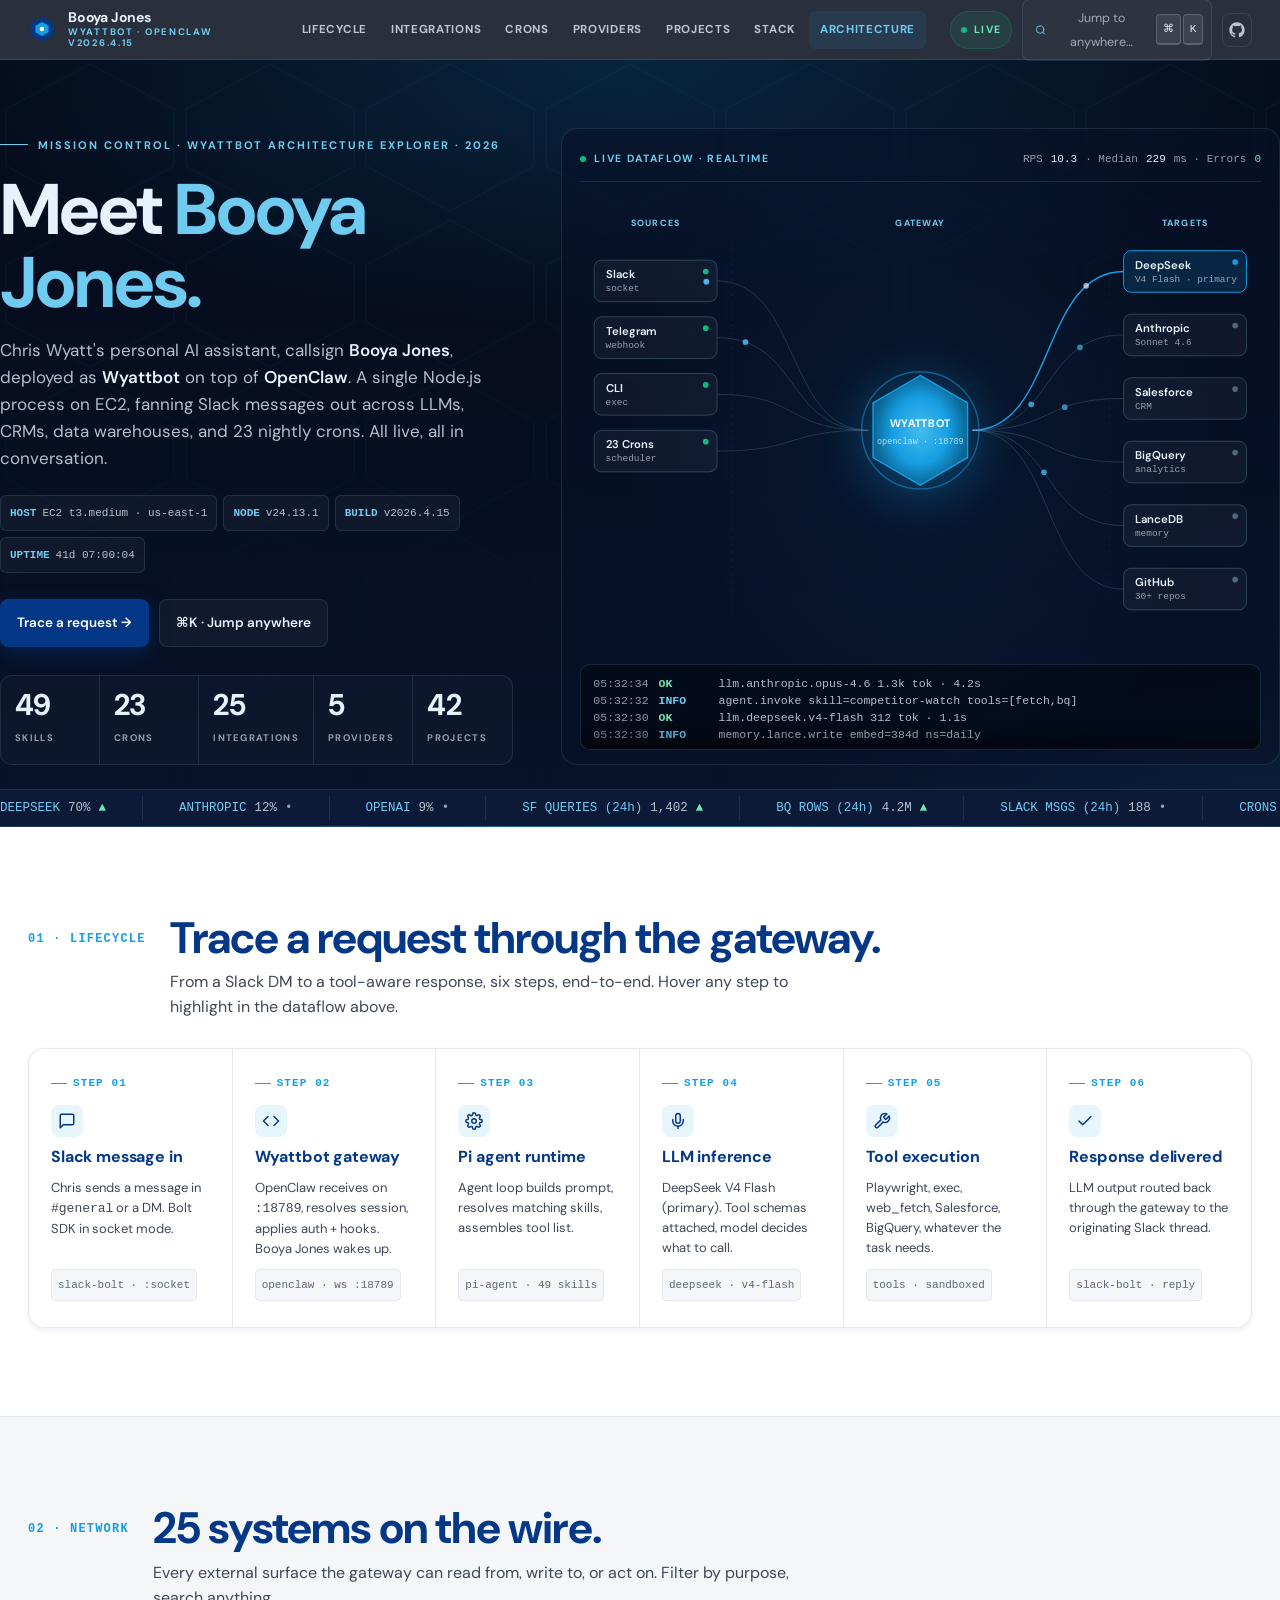
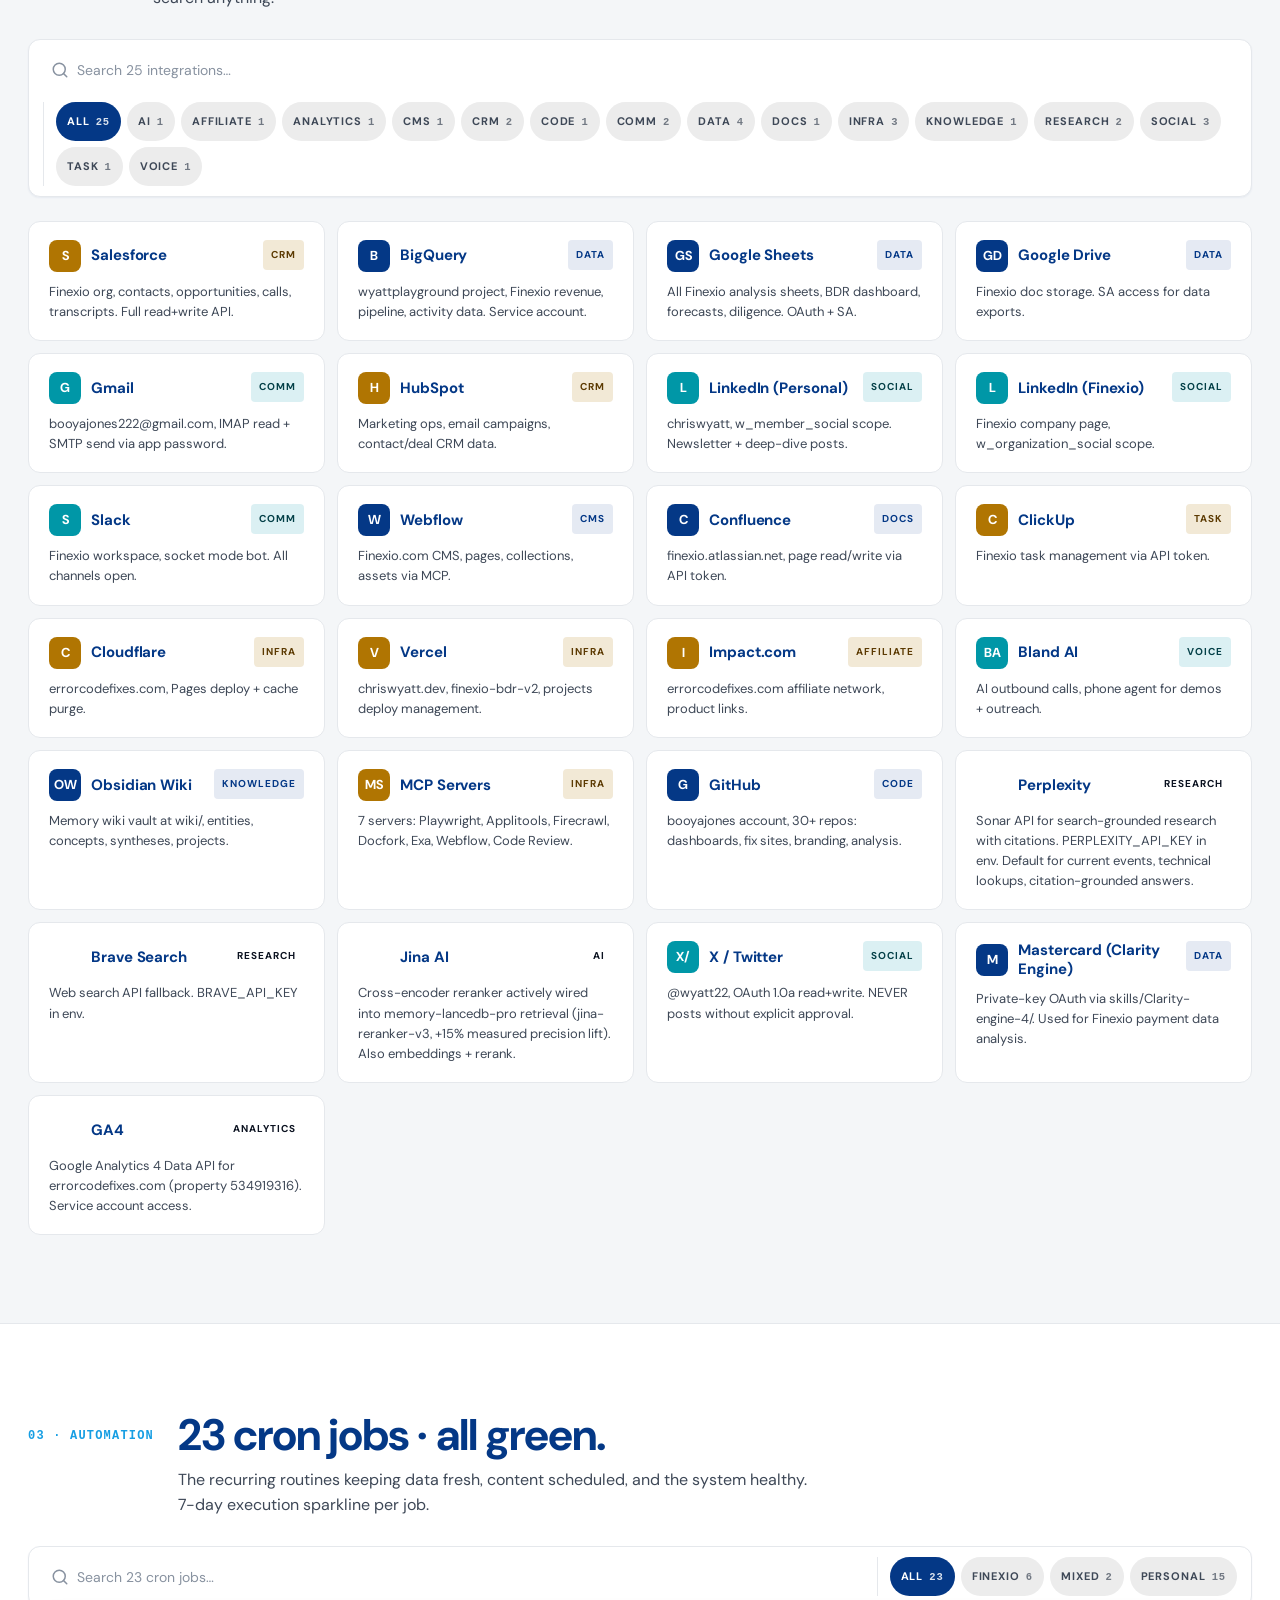
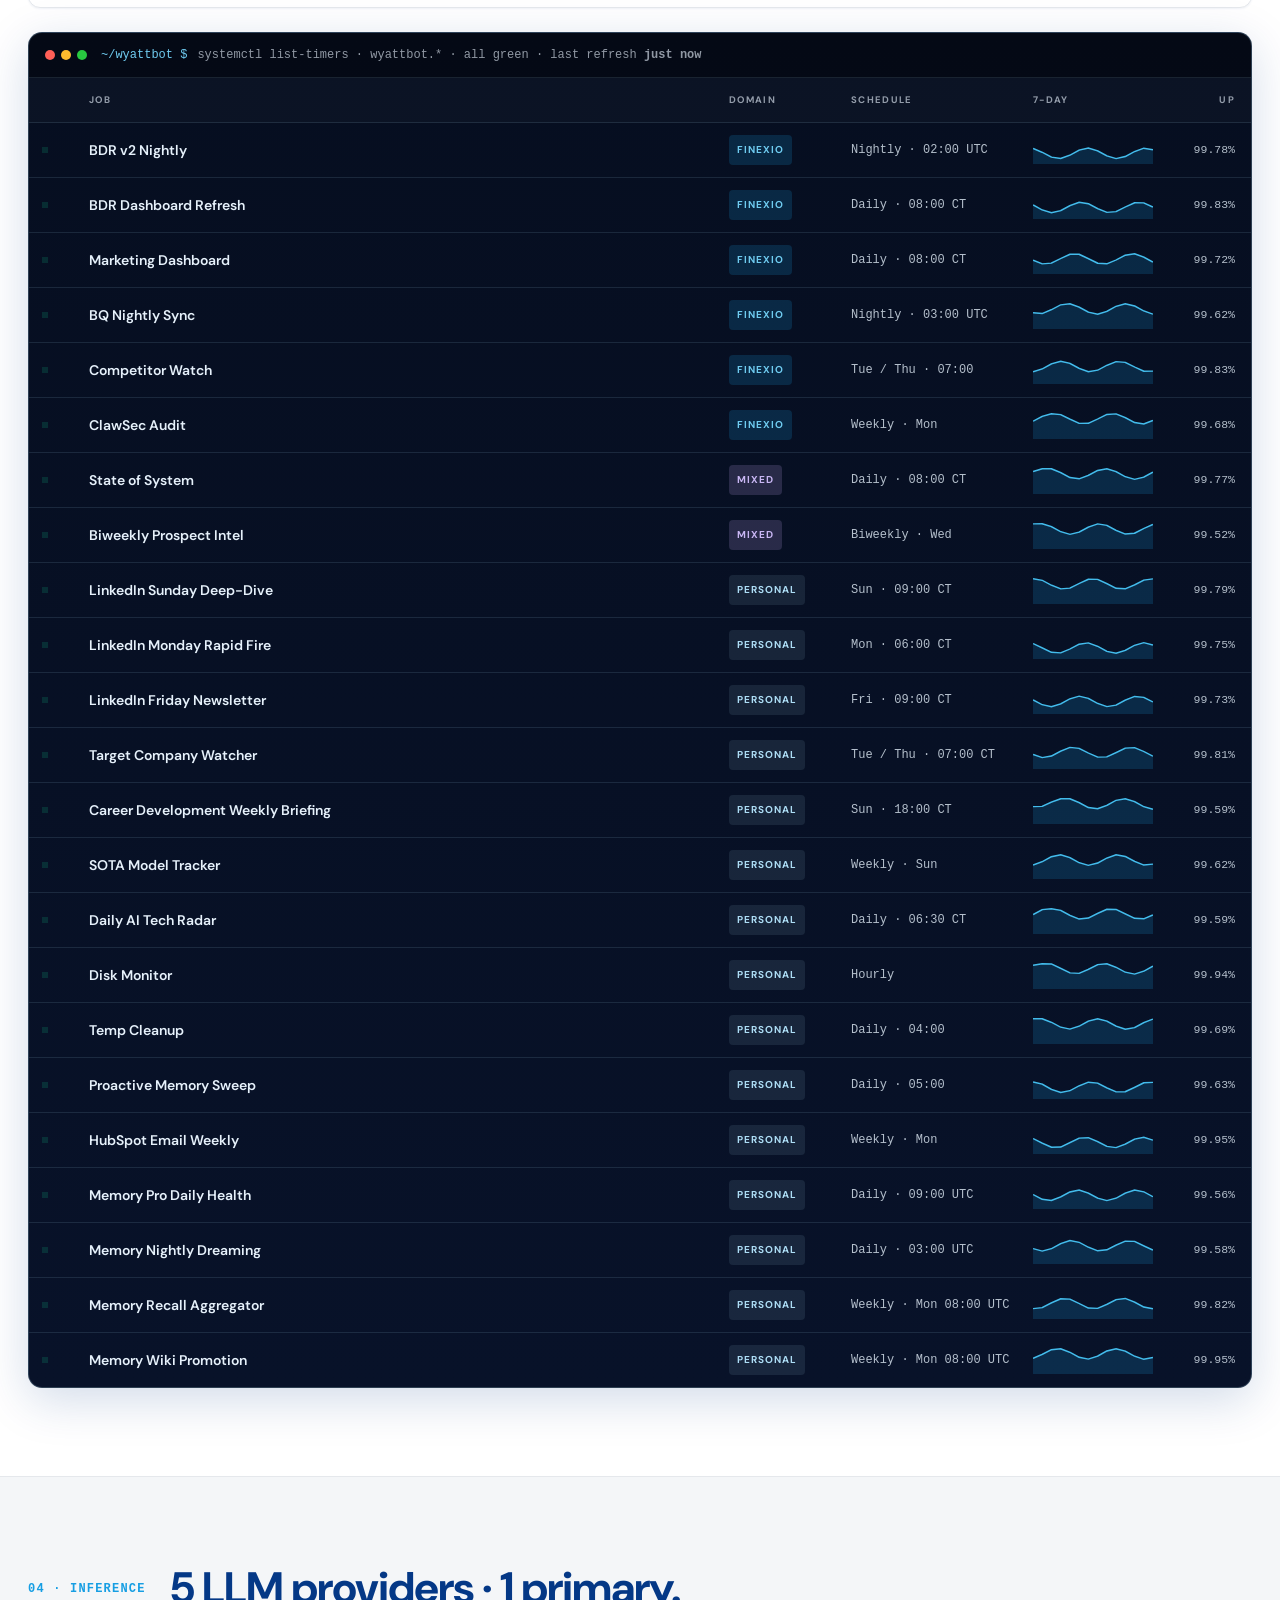
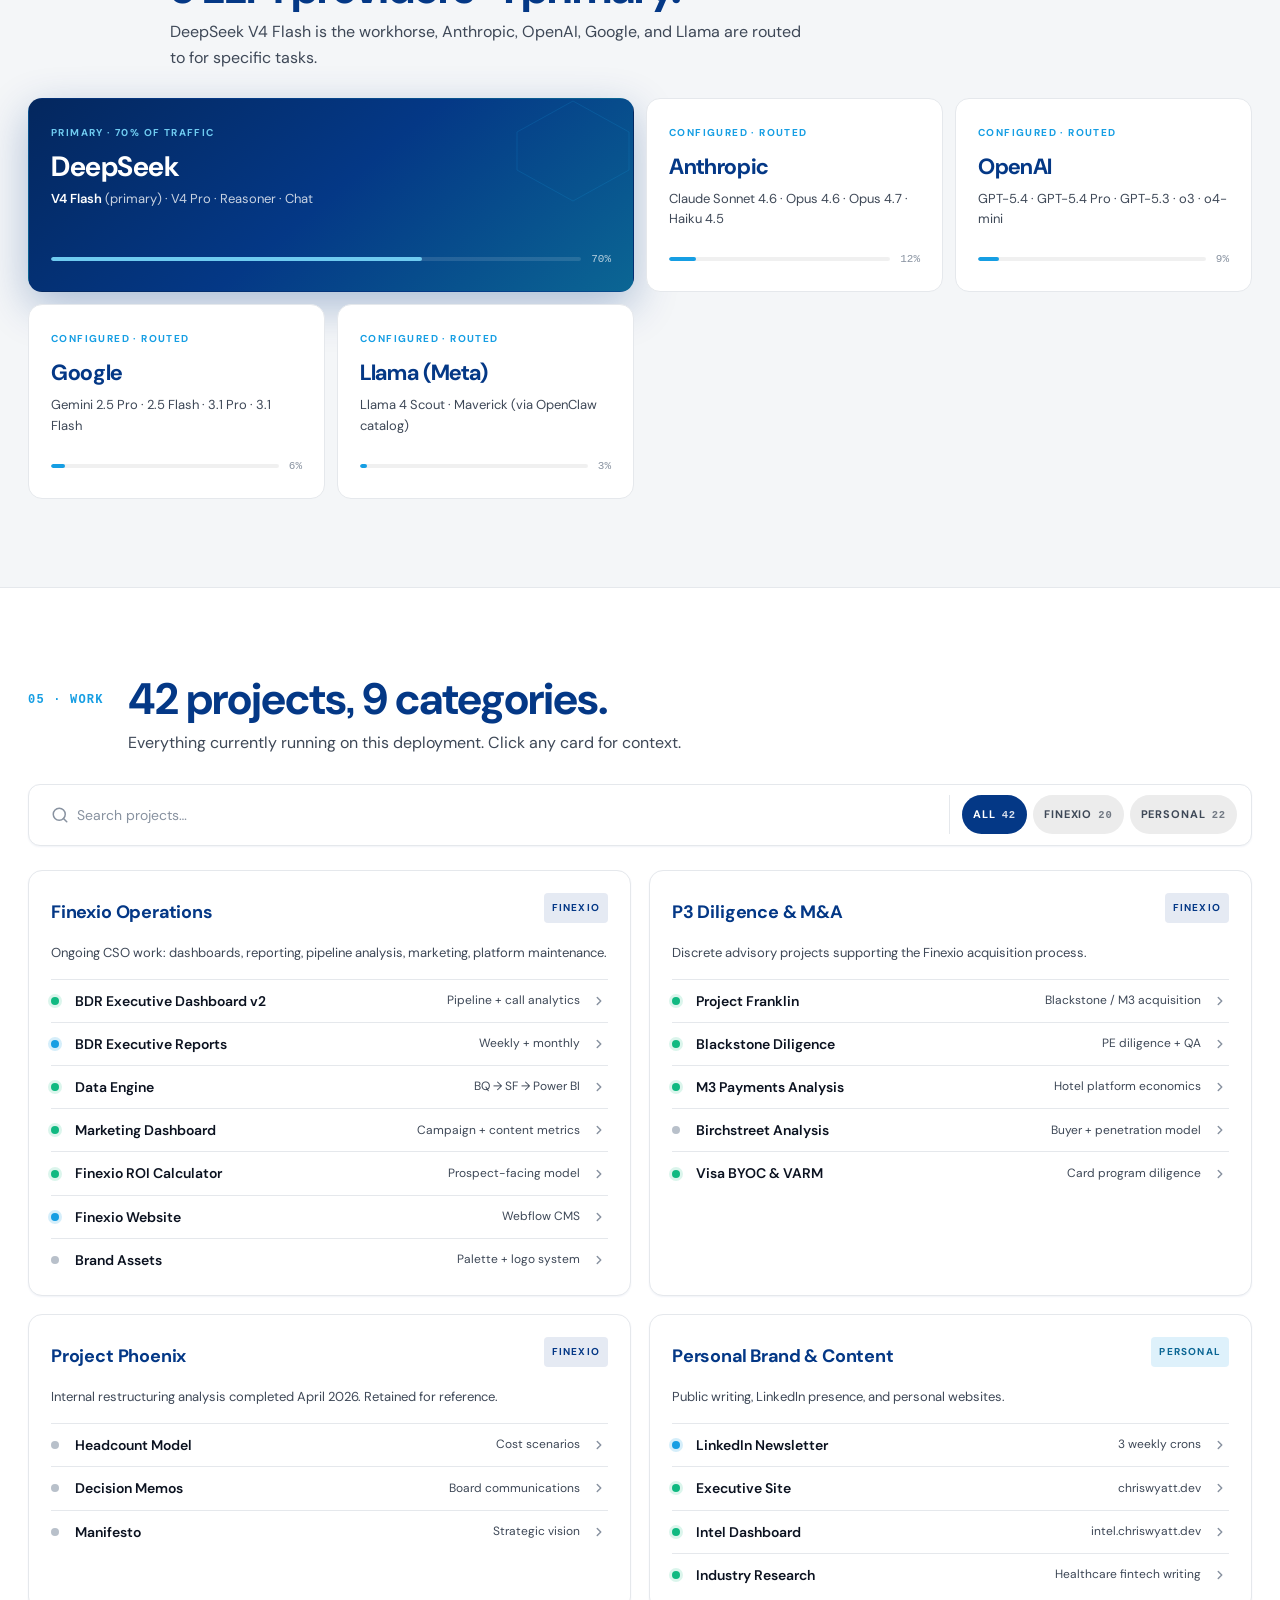
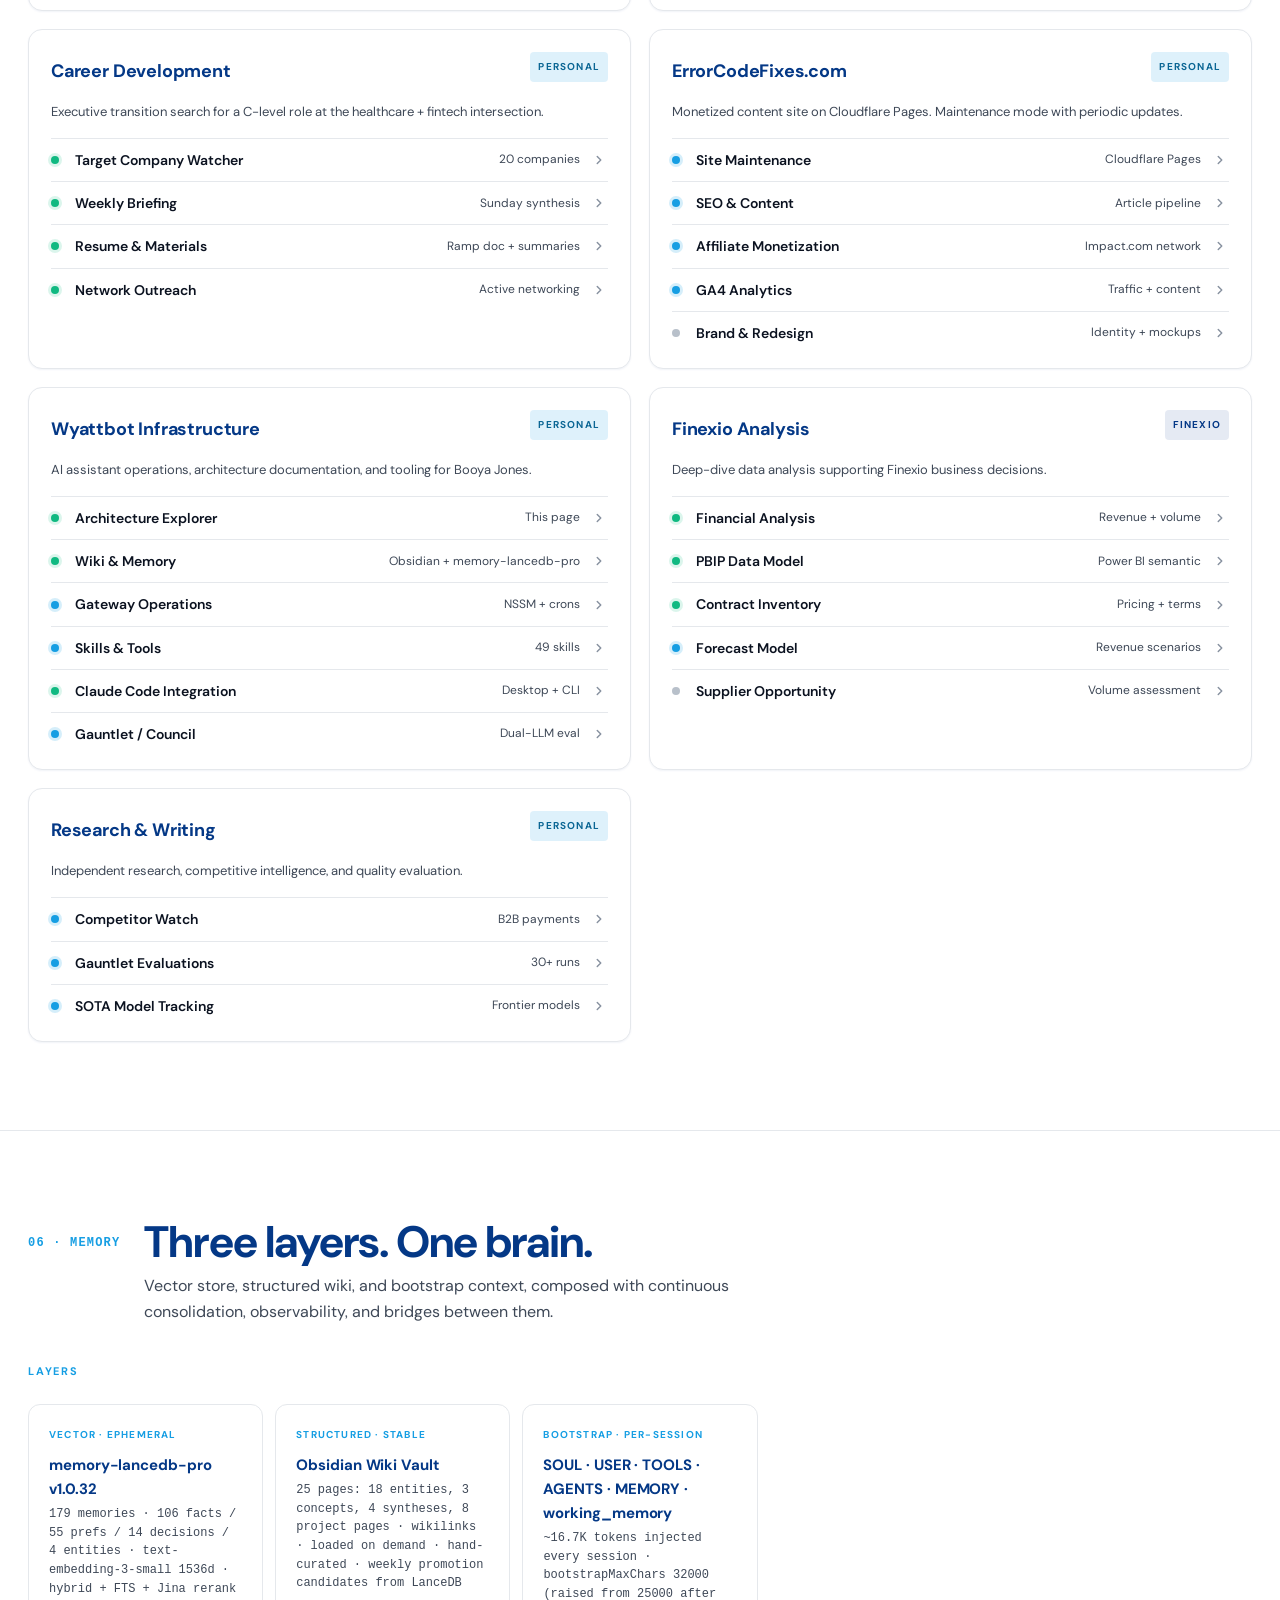
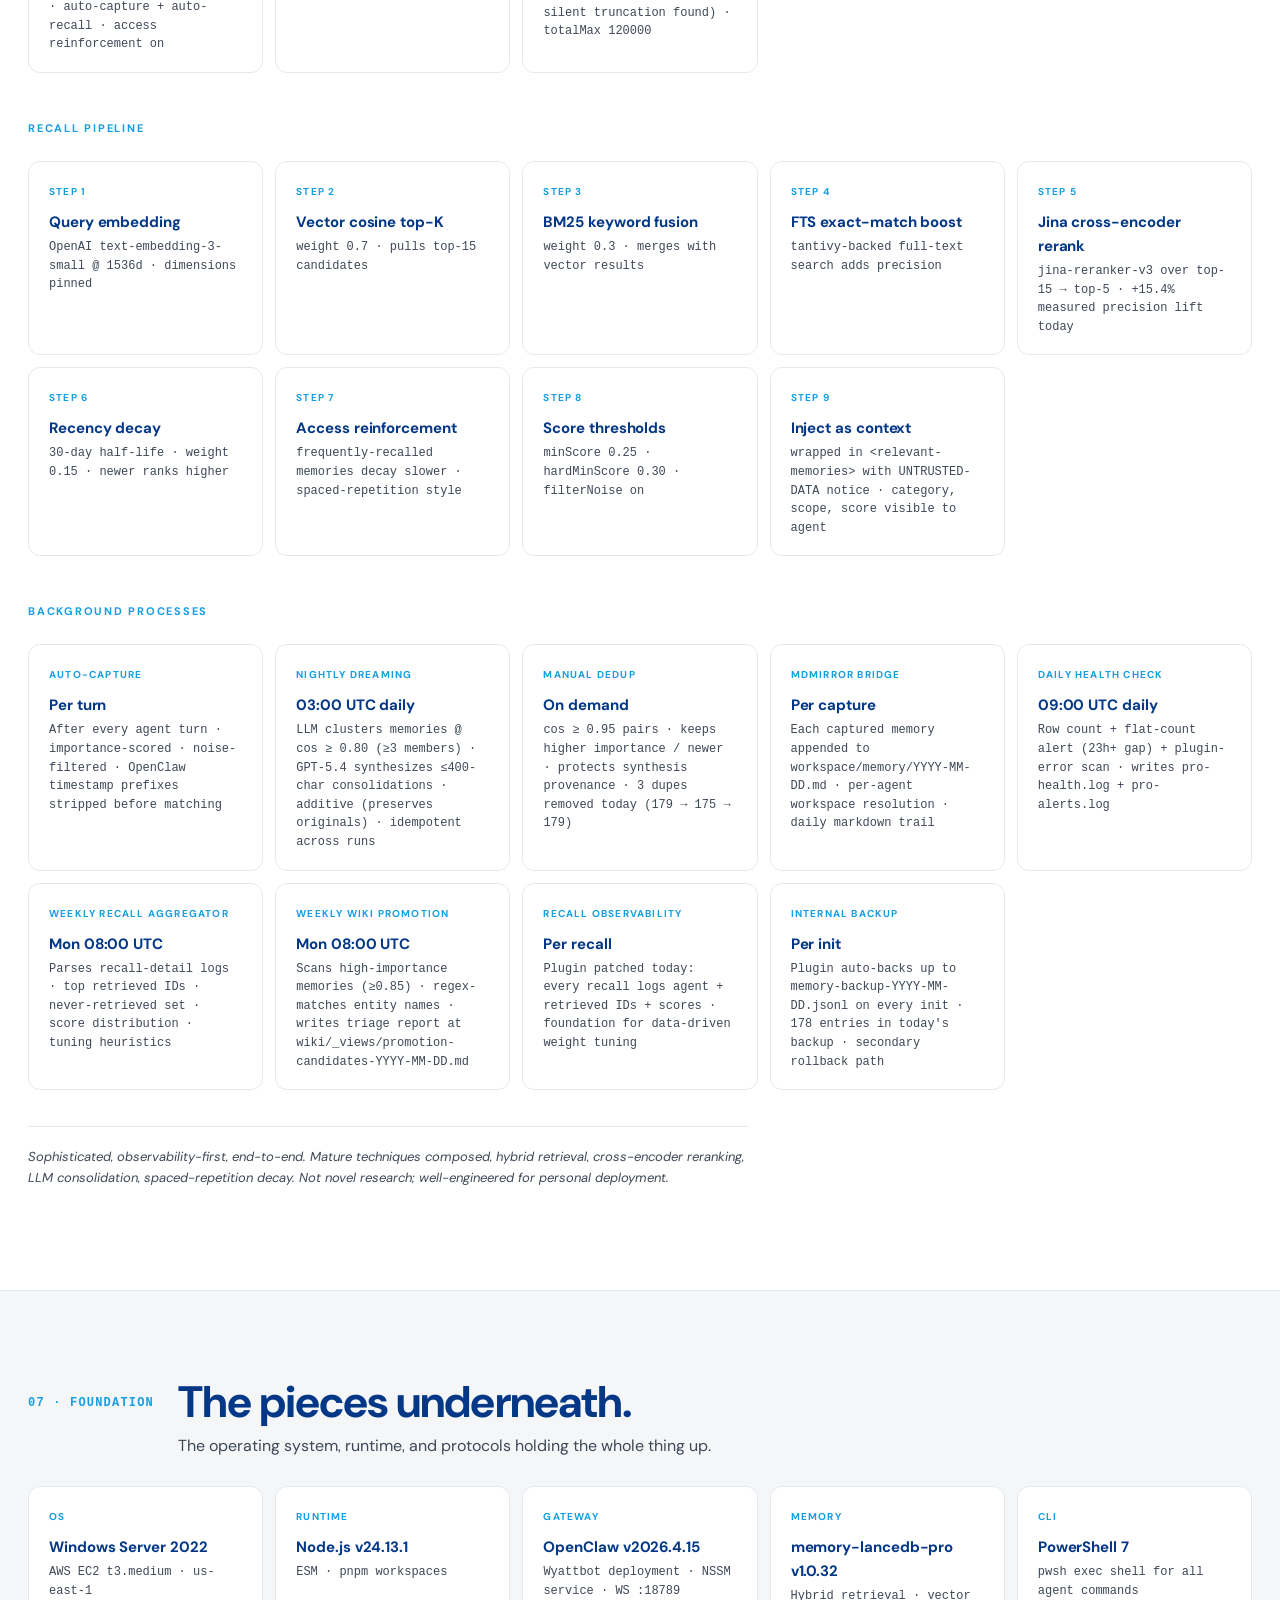
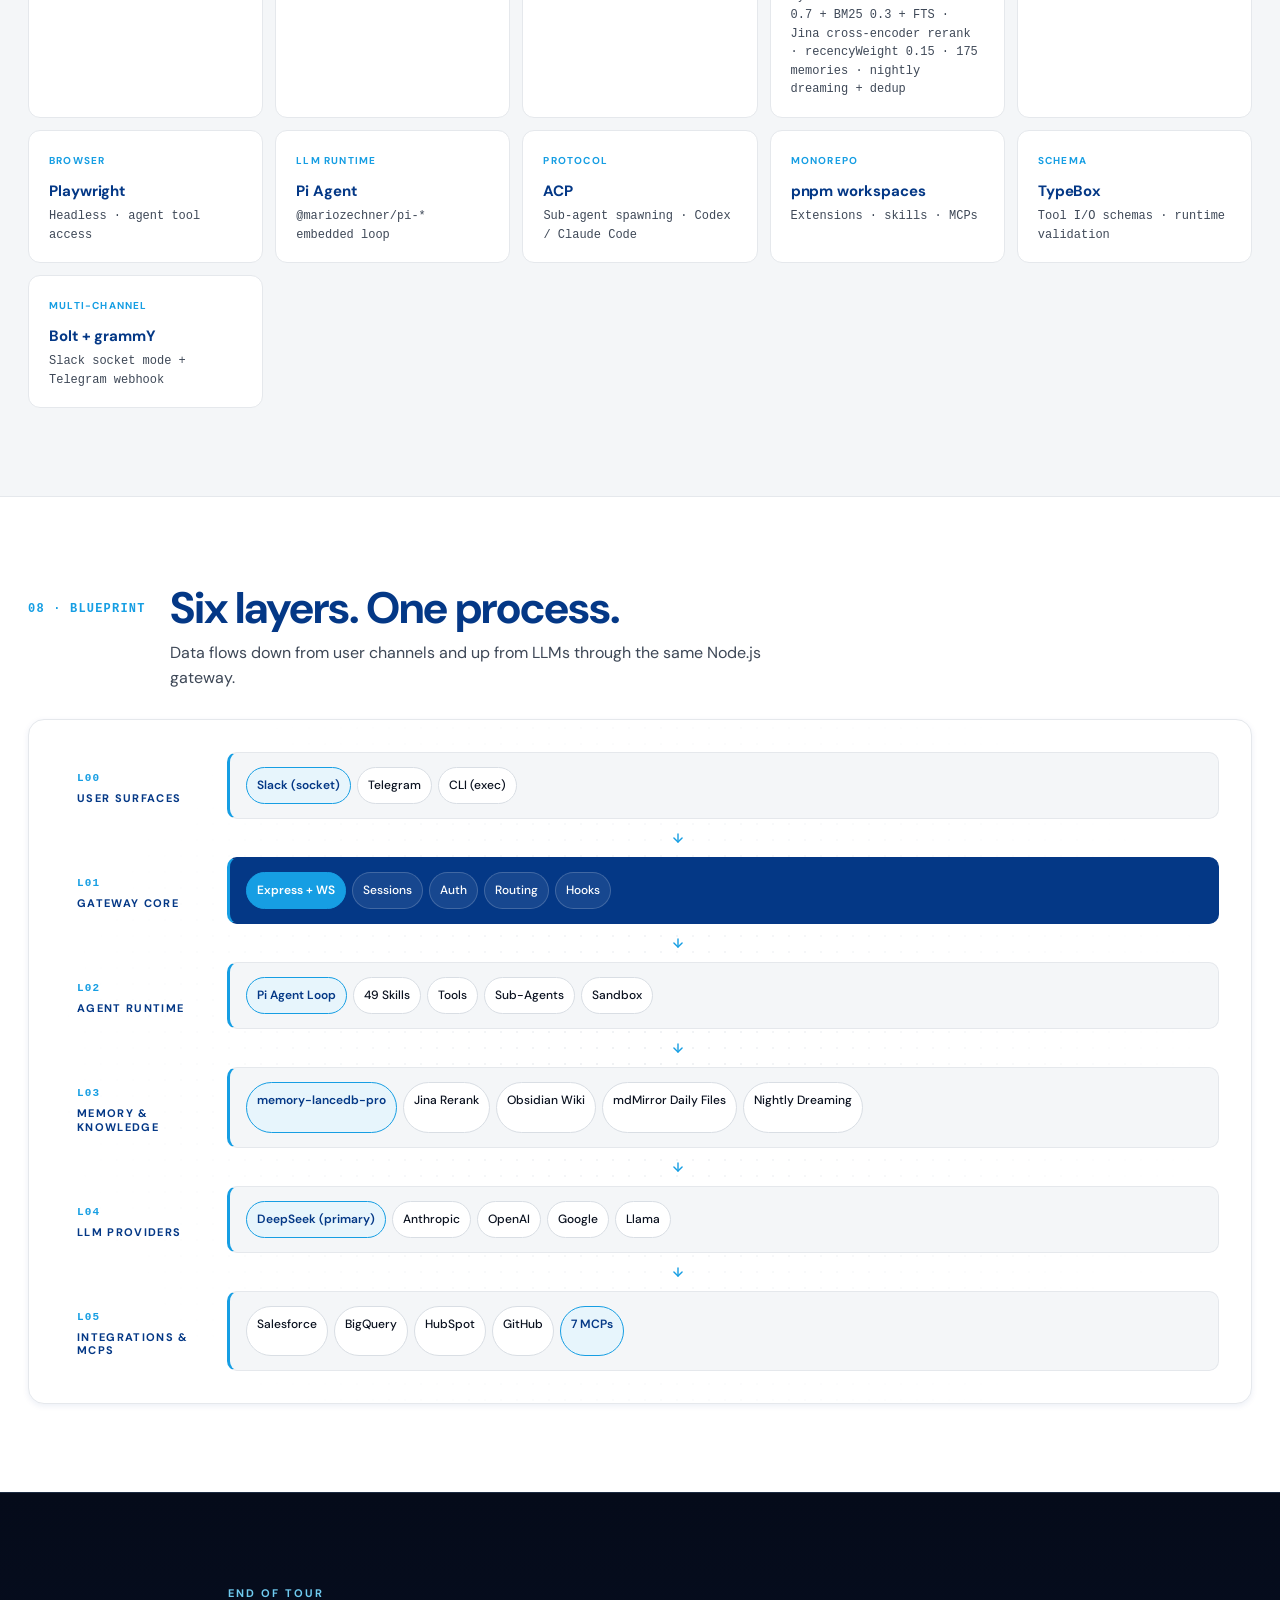
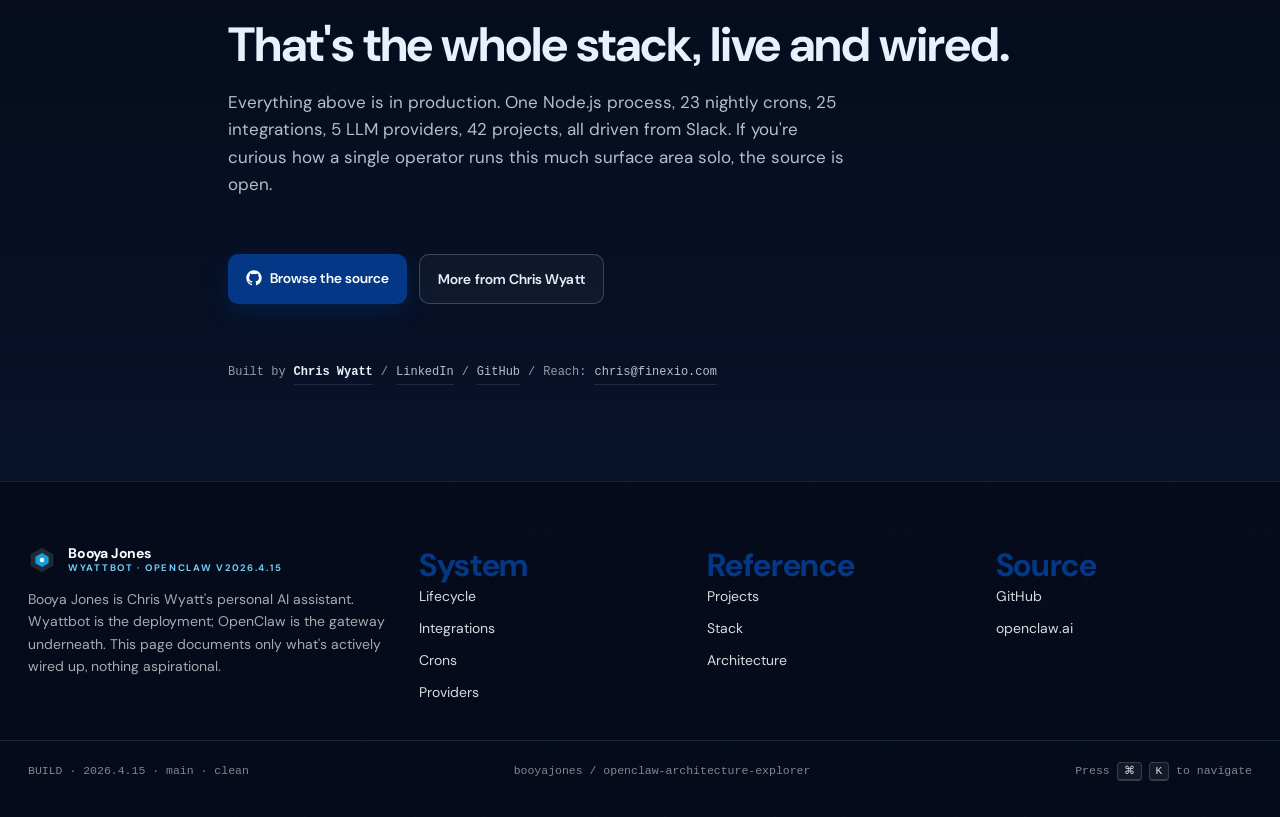
==== commit 95f3d93c: "round 2: primary-CTA contrast fix (white-on-blue 2.98 to white-on-navy 12+) Round 1 introduced 3 whi" ====
--- a/index.html
+++ b/index.html
@@ -188,8 +188,8 @@
   transition: transform 120ms, background 150ms, border-color 150ms;
   border: 1px solid transparent;
 }
-.btn-primary { background: var(--mc-blue); color: #fff; box-shadow: 0 6px 20px rgba(22,158,227,0.35); }
-.btn-primary:hover { background: #0F8BCB; transform: translateY(-1px); }
+.btn-primary { background: var(--finexio-navy); color: #fff; box-shadow: 0 6px 20px rgba(4,56,134,0.45); }
+.btn-primary:hover { background: #053fa0; transform: translateY(-1px); }
 .btn-ghost { background: rgba(255,255,255,0.04); color: var(--mc-text); border-color: var(--mc-line); }
 .btn-ghost:hover { background: rgba(255,255,255,0.08); border-color: var(--mc-line-strong); }
 .btn:active { transform: translateY(0) scale(0.98); }
@@ -712,7 +712,7 @@
 .skip-link {
   position: absolute; top: -100px; left: 12px;
   z-index: 9999;
-  background: var(--mc-blue);
+  background: var(--finexio-navy);
   color: #fff;
   padding: 10px 14px;
   border-radius: 8px;
@@ -799,10 +799,10 @@
   transition: transform 120ms, box-shadow 160ms, background 160ms;
 }
 .closing-cta.primary {
-  background: var(--mc-blue); color: #fff;
-  box-shadow: 0 8px 22px rgba(22,158,227,0.28);
-}
-.closing-cta.primary:hover { transform: translateY(-1px); background: #1FB0F4; box-shadow: 0 12px 28px rgba(22,158,227,0.36); }
+  background: var(--finexio-navy); color: #fff;
+  box-shadow: 0 8px 22px rgba(4,56,134,0.32);
+}
+.closing-cta.primary:hover { transform: translateY(-1px); background: #053fa0; box-shadow: 0 12px 28px rgba(4,56,134,0.42); }
 .closing-cta.secondary {
   background: rgba(255,255,255,0.04);
   border: 1px solid var(--mc-line-strong);
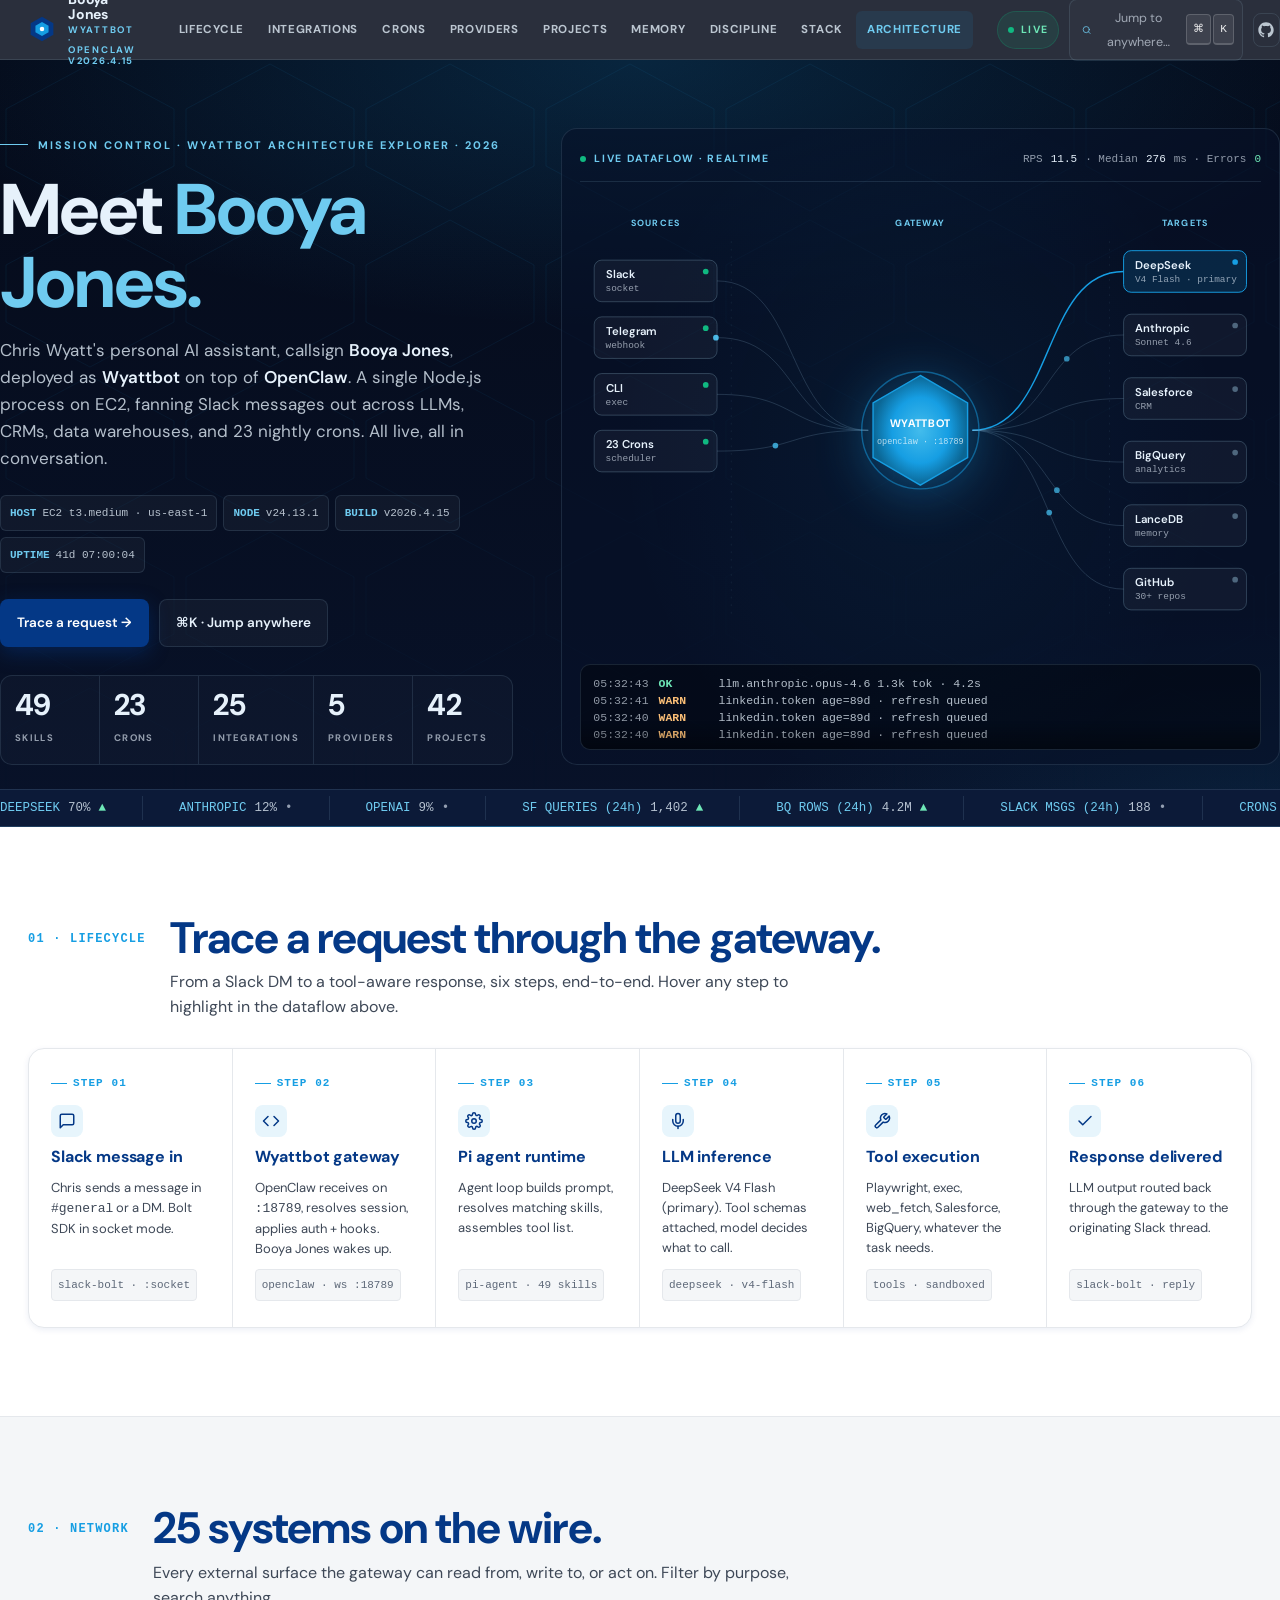
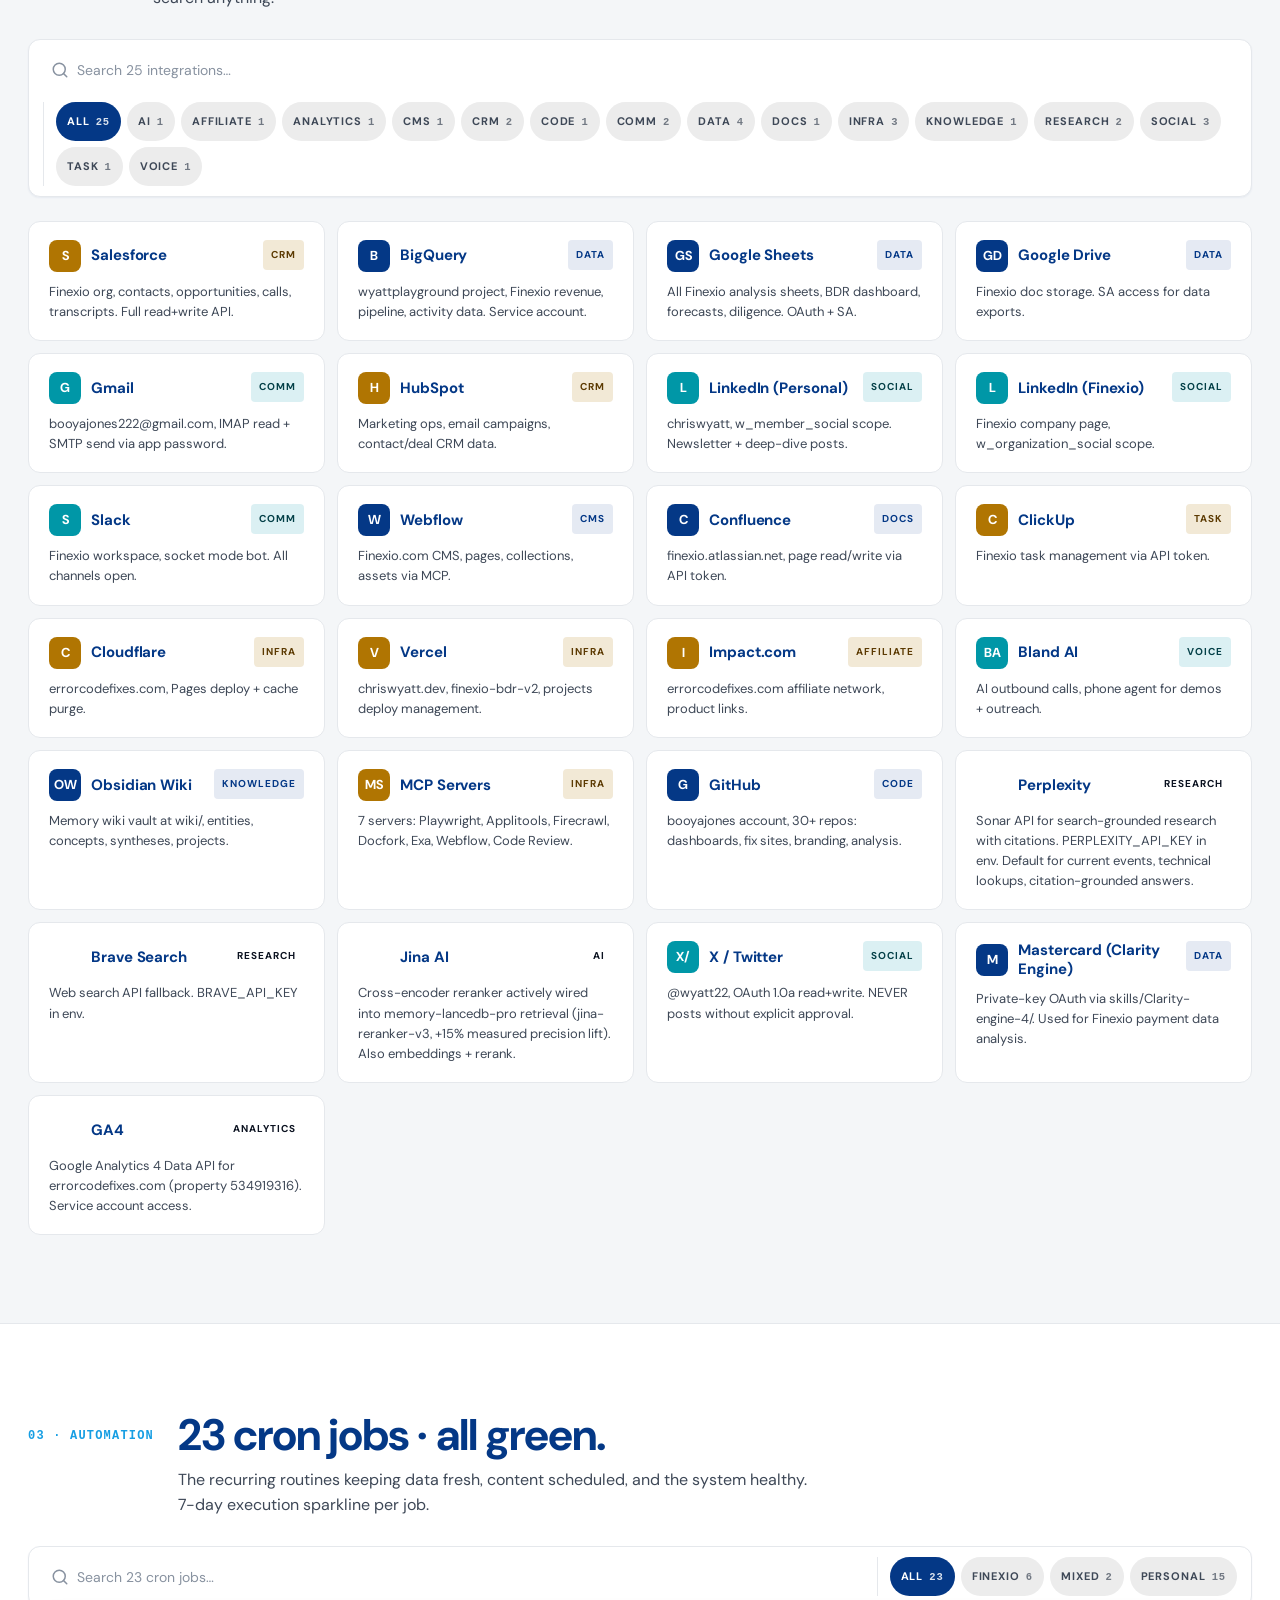
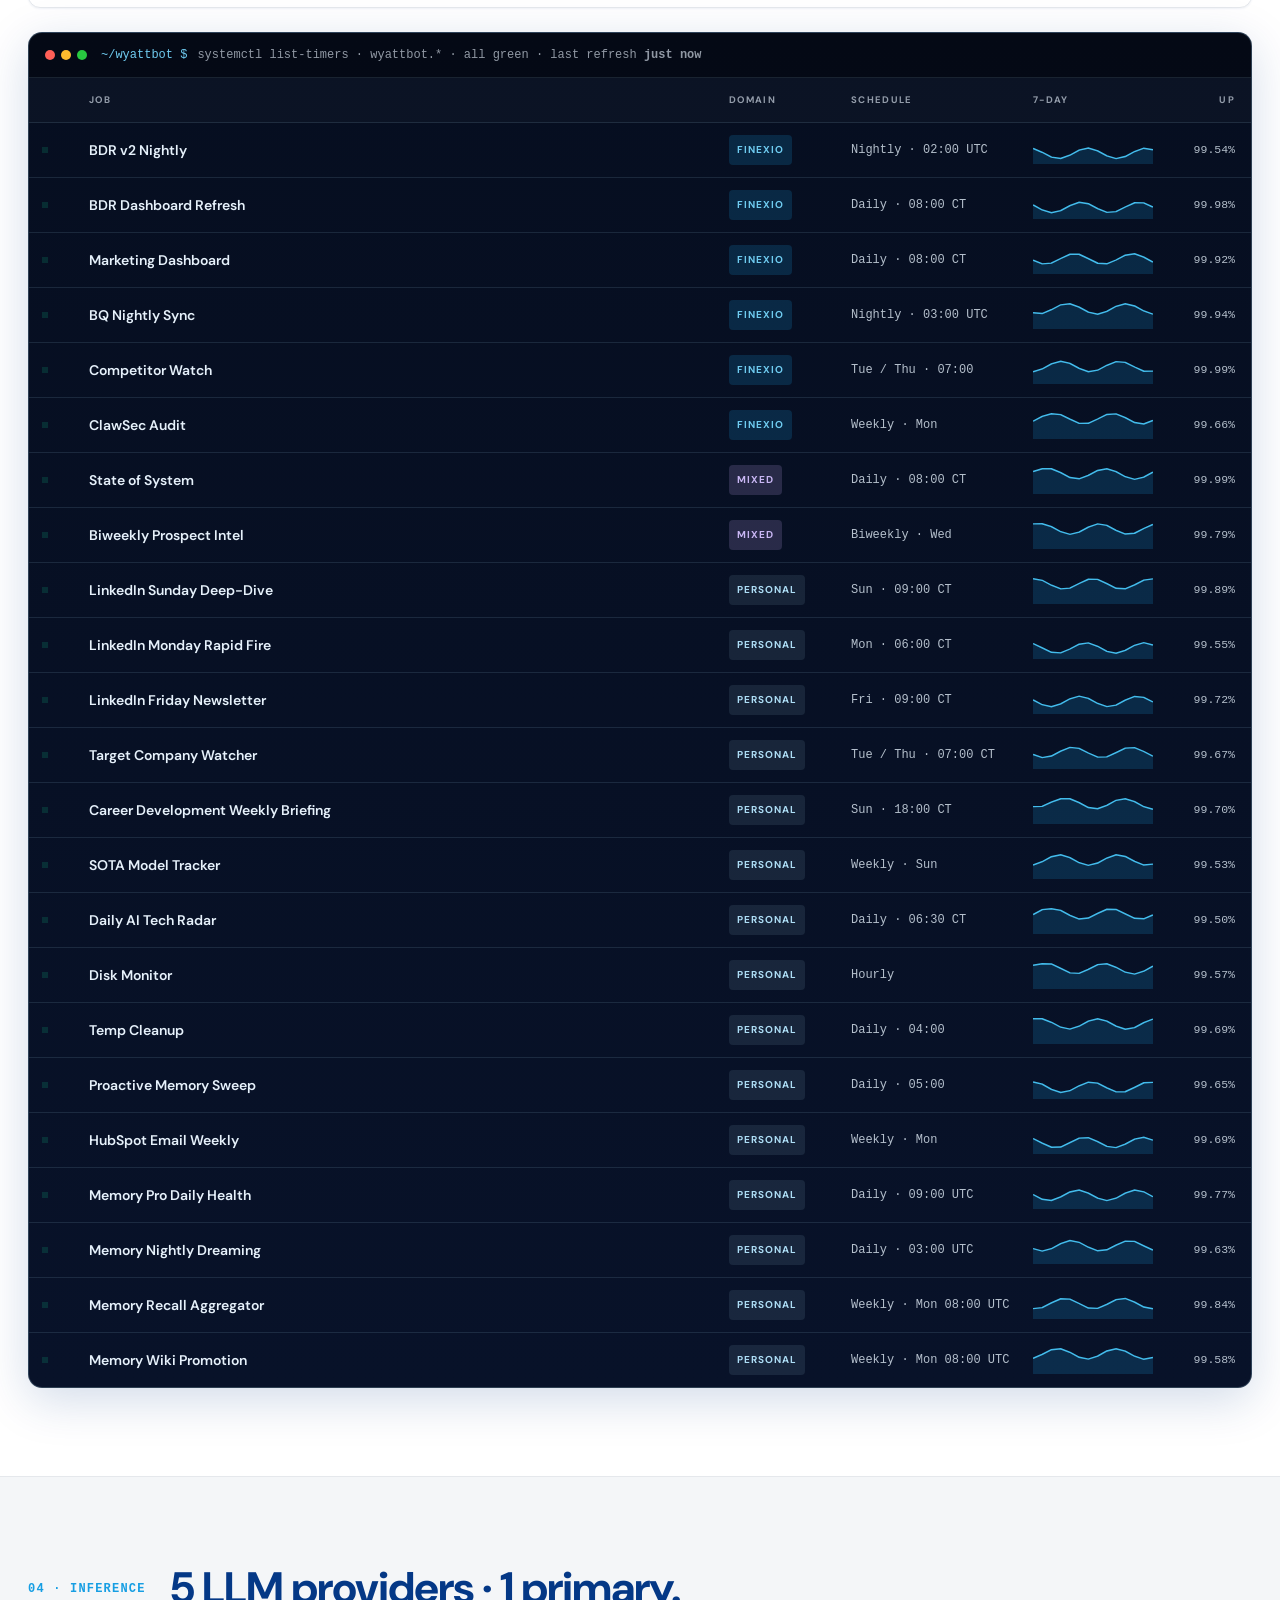
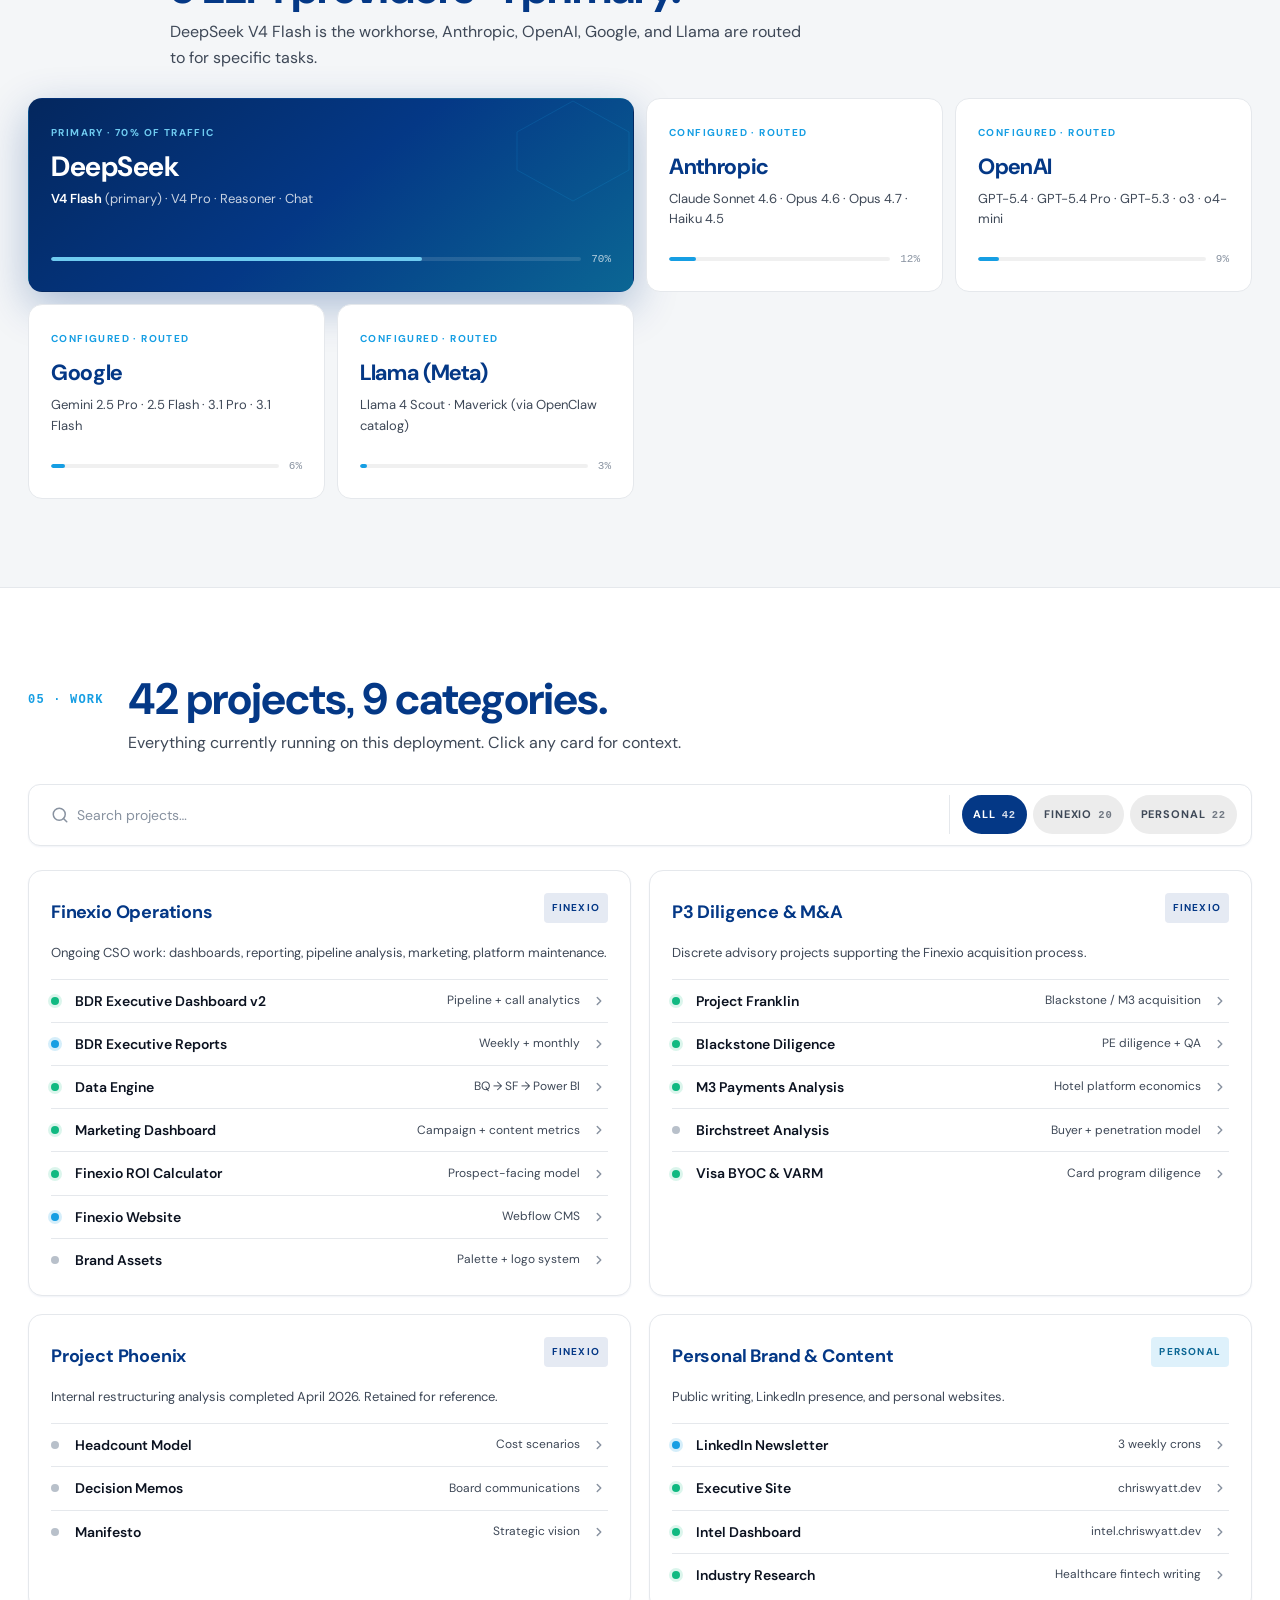
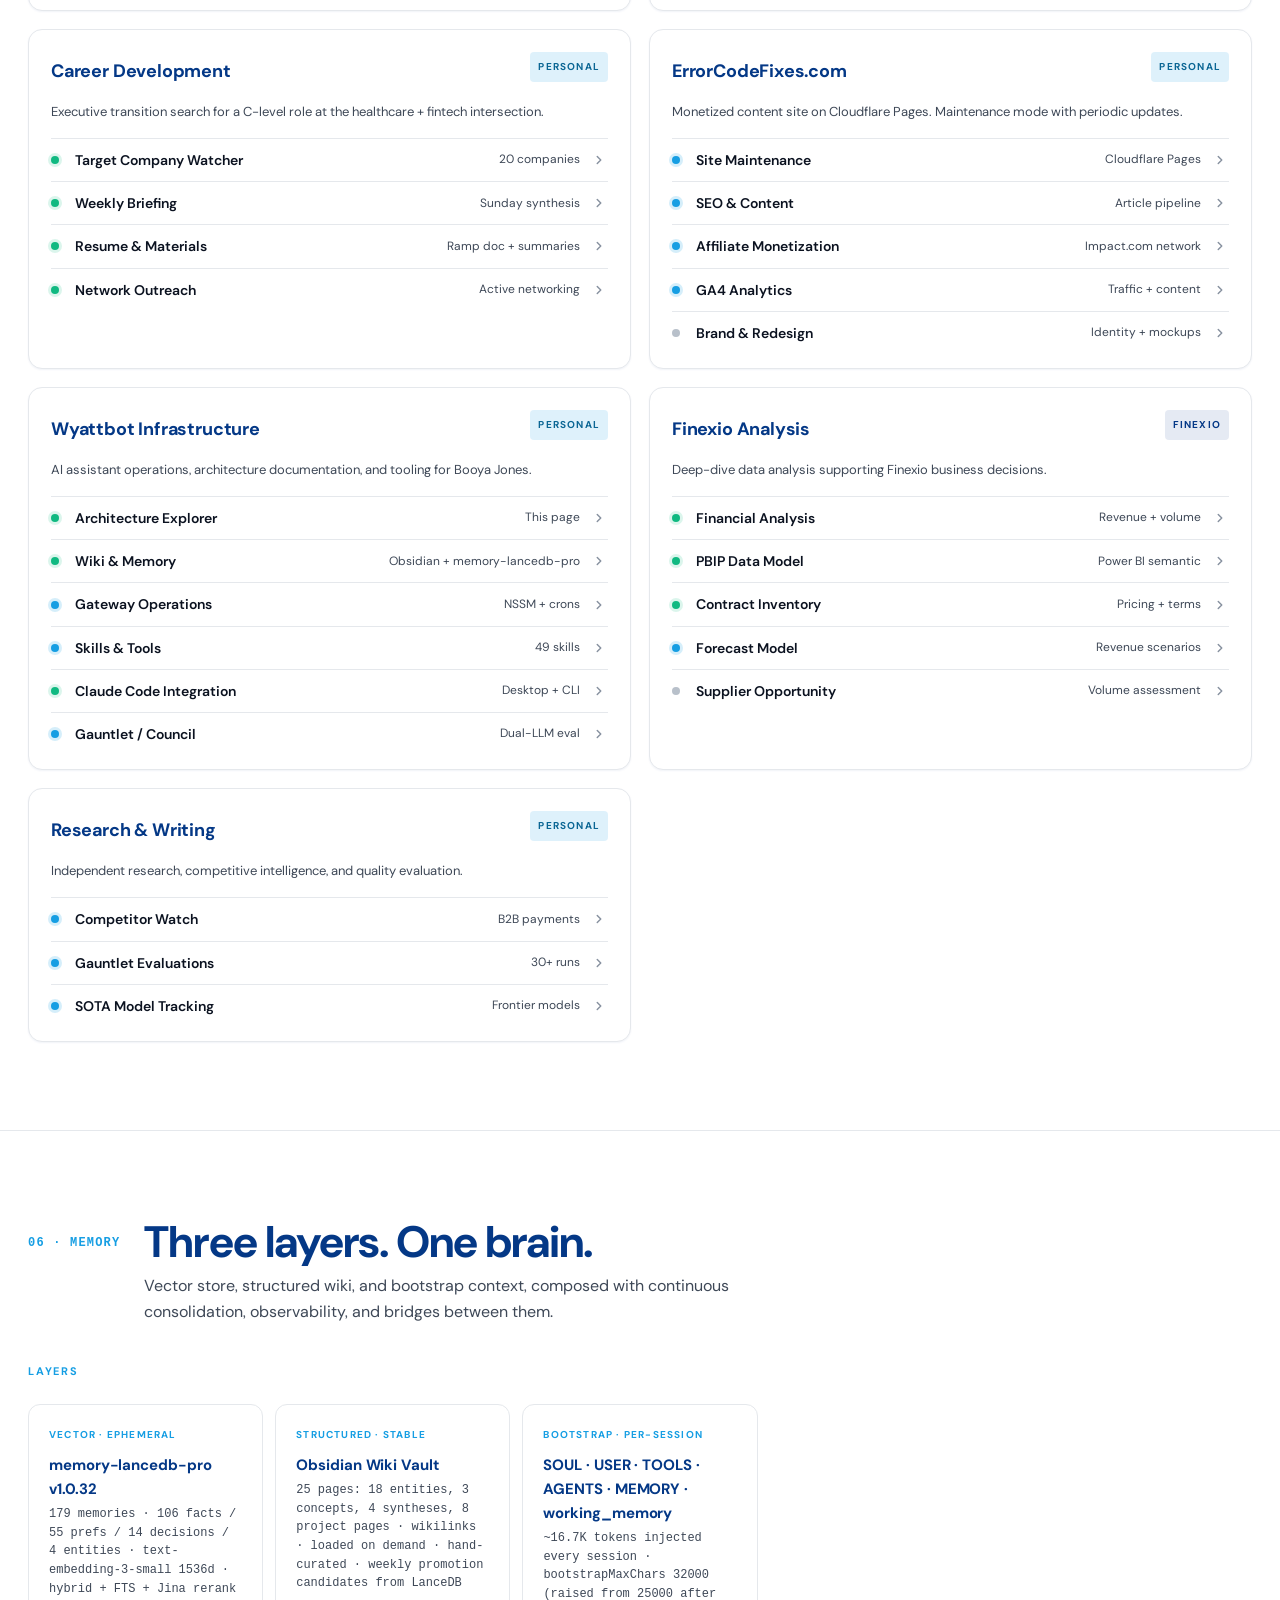
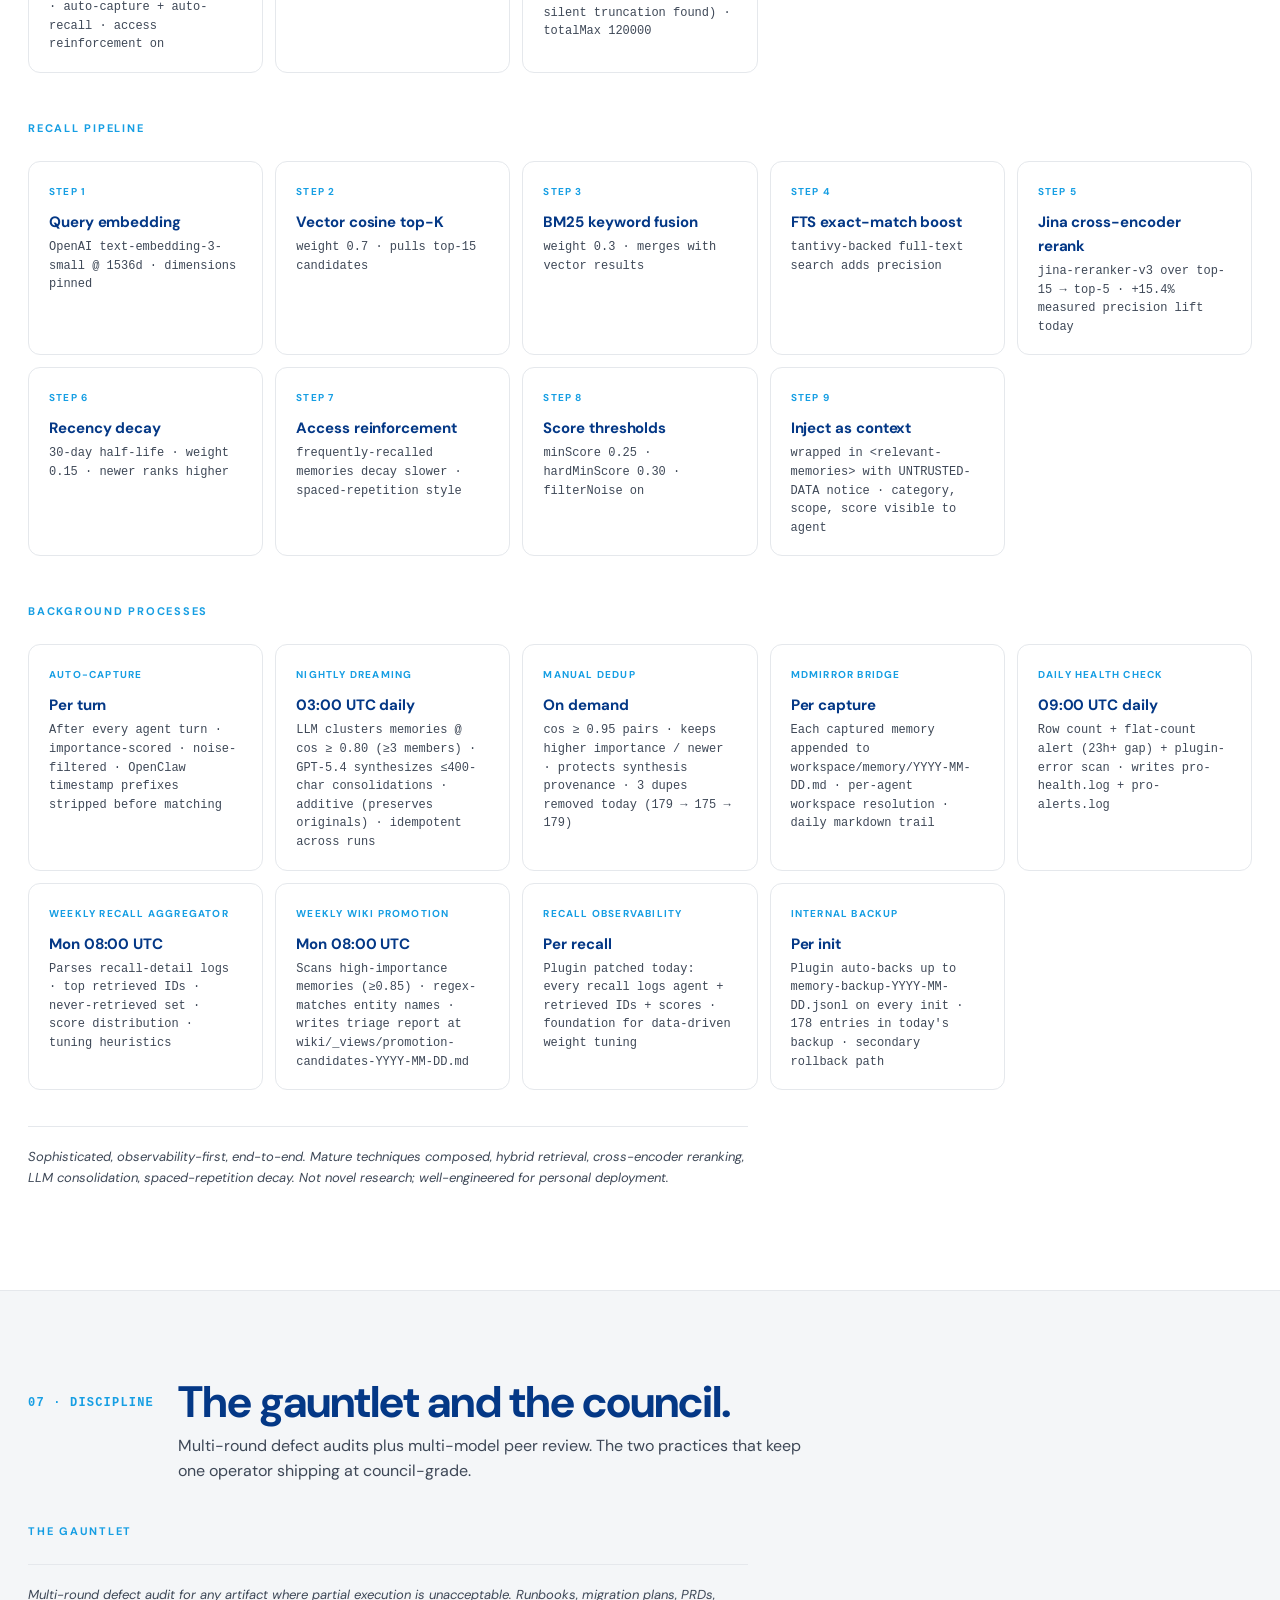
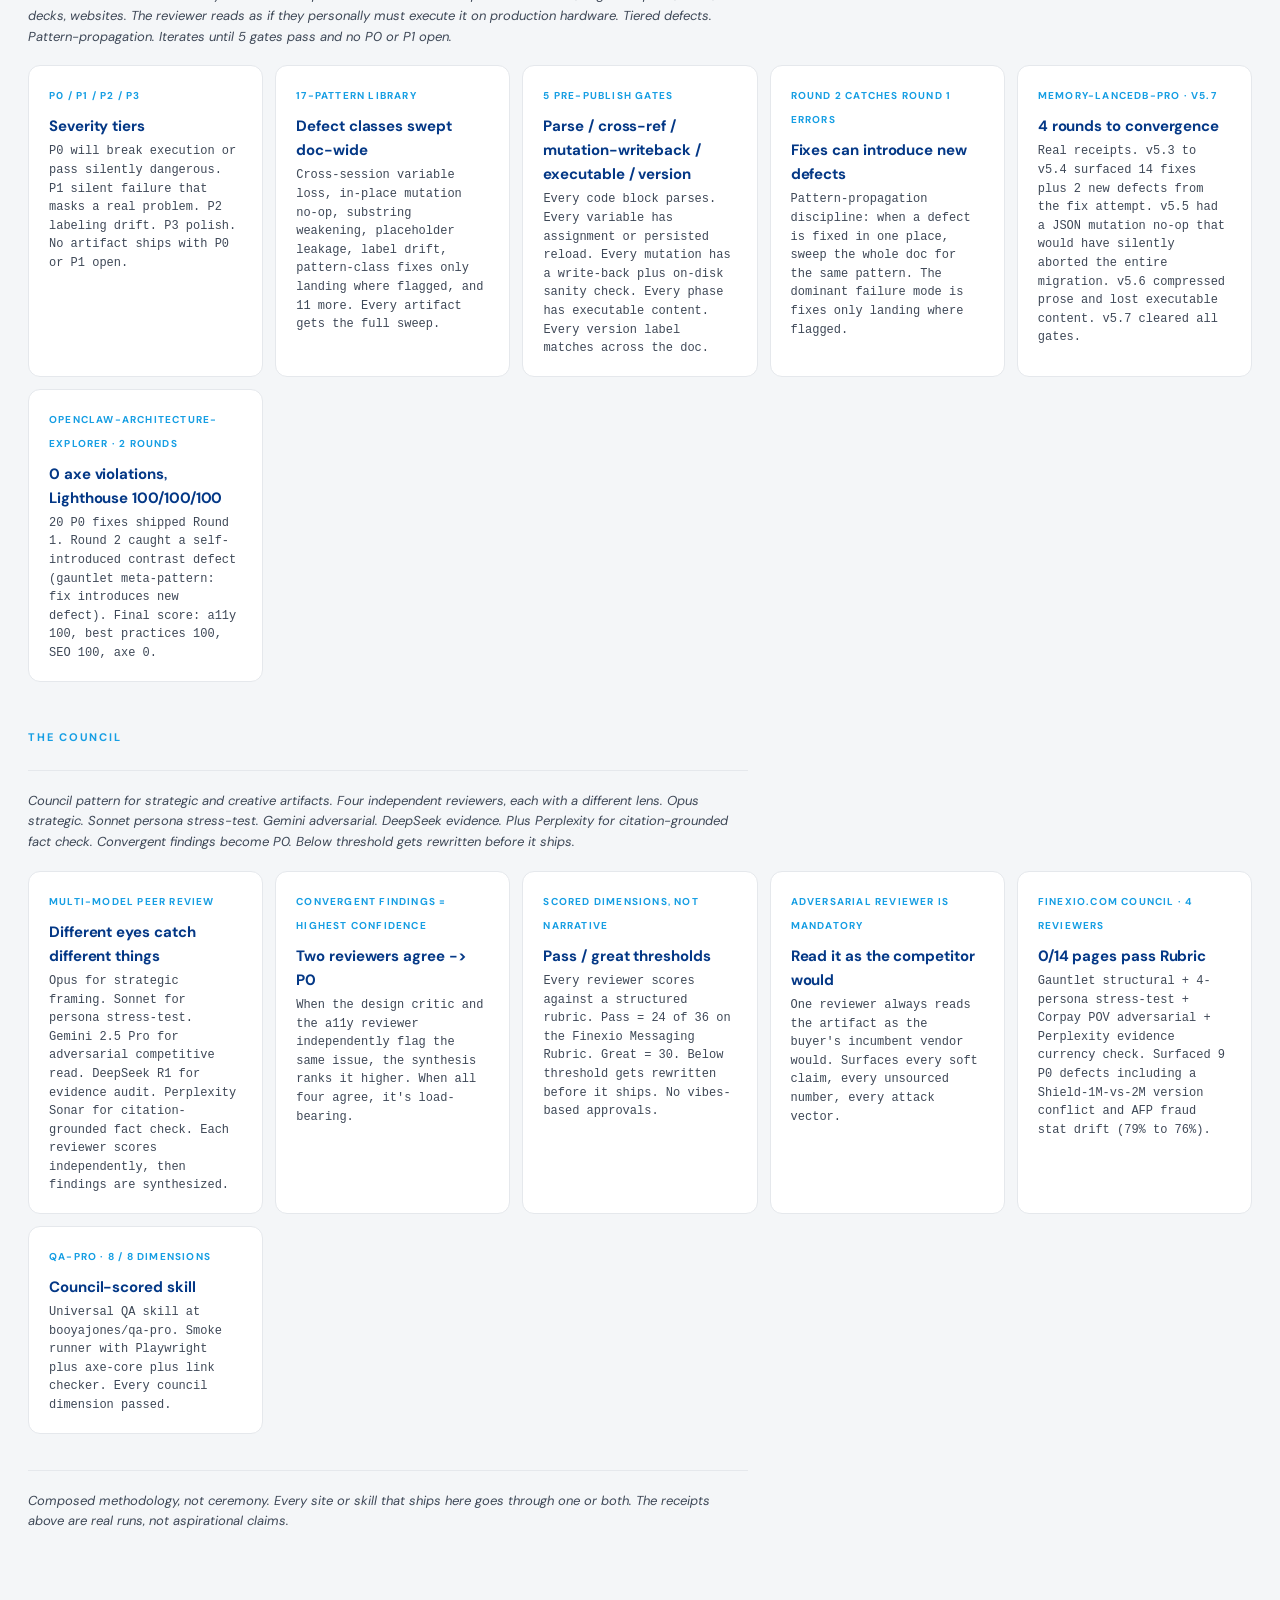
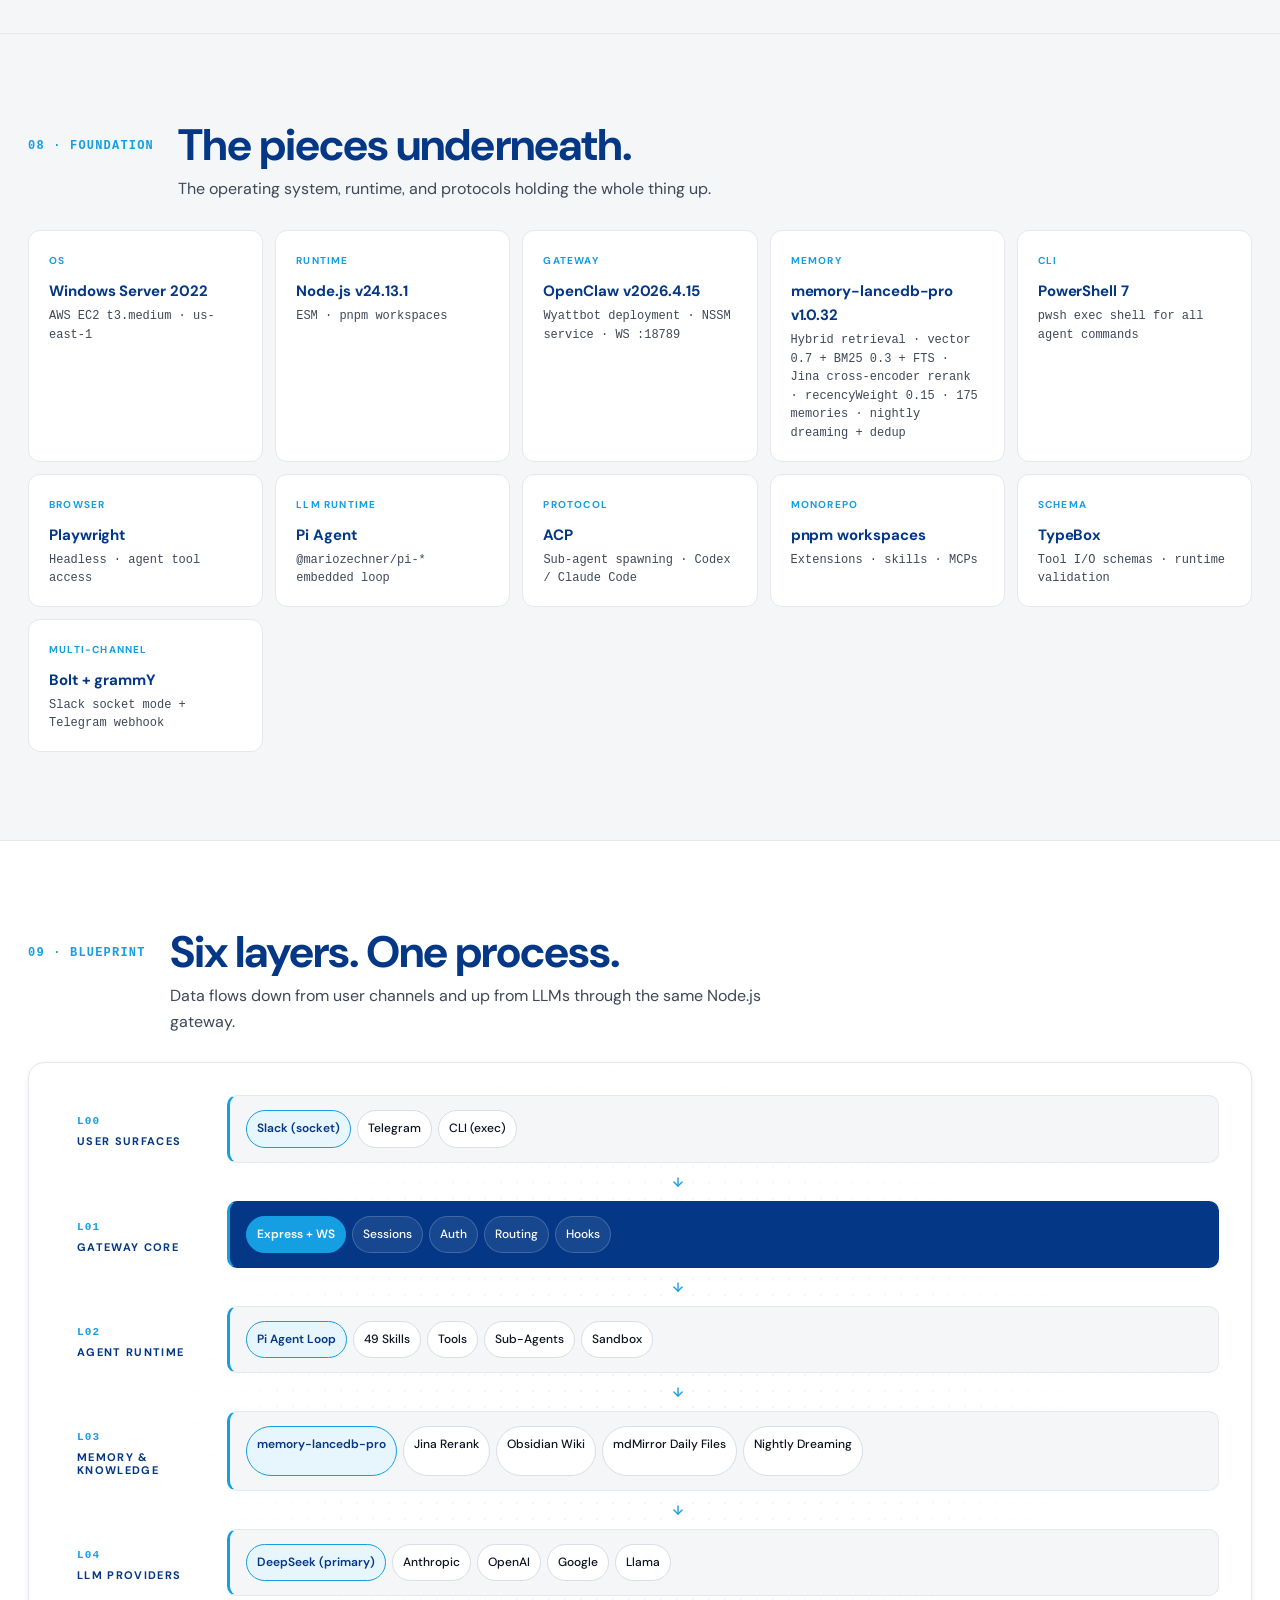
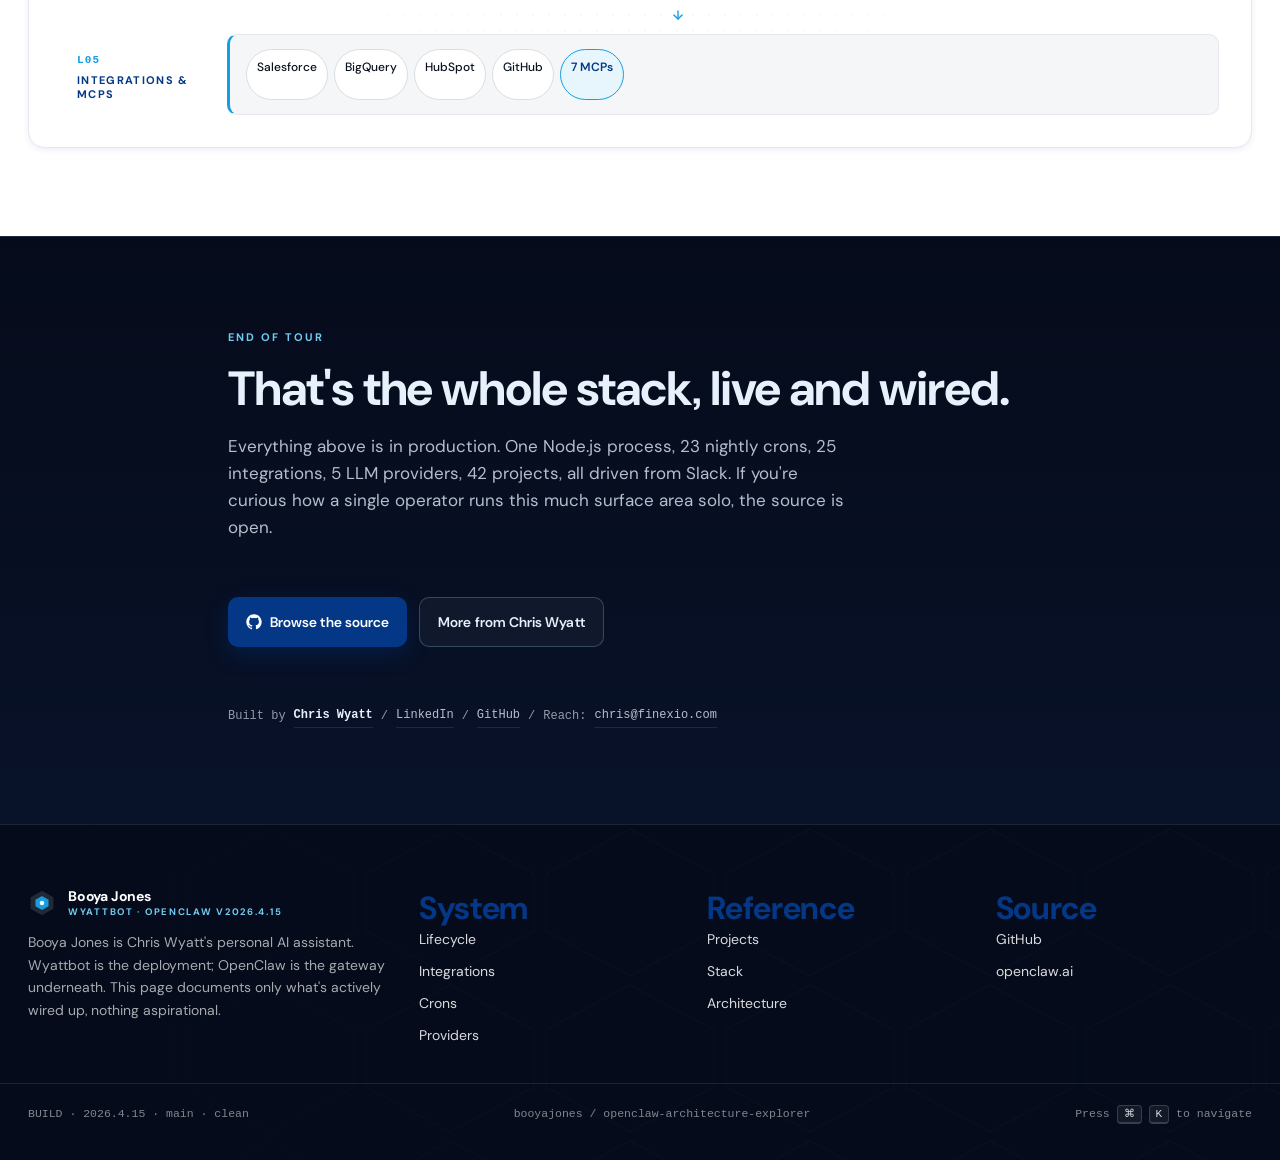
==== commit 85cfadd2: "add Discipline section (Gauntlet + Council) Chris flagged that the site didn't surface the two QA me" ====
--- a/index.html
+++ b/index.html
@@ -845,6 +845,8 @@
       <a href="#crons" data-sec="crons">Crons</a>
       <a href="#providers" data-sec="providers">Providers</a>
       <a href="#projects" data-sec="projects">Projects</a>
+      <a href="#memory" data-sec="memory">Memory</a>
+      <a href="#discipline" data-sec="discipline">Discipline</a>
       <a href="#stack" data-sec="stack">Stack</a>
       <a href="#arch" data-sec="arch">Architecture</a>
     </nav>
@@ -1123,11 +1125,36 @@
   </div>
 </section>
 
+
+<!-- ============== DISCIPLINE (Gauntlet + Council) ============== -->
+<section id="discipline" class="section tinted">
+  <div class="wrap">
+    <header class="section-head reveal">
+      <span class="section-num">07 · DISCIPLINE</span>
+      <div>
+        <h2 class="section-title">The gauntlet and the council.</h2>
+        <p class="section-sub">Multi-round defect audits plus multi-model peer review. The two practices that keep one operator shipping at council-grade.</p>
+      </div>
+      <div></div>
+    </header>
+
+    <h3 class="memory-subhead reveal">The Gauntlet</h3>
+    <p class="memory-footnote reveal" style="margin-top:0;margin-bottom:18px">Multi-round defect audit for any artifact where partial execution is unacceptable. Runbooks, migration plans, PRDs, decks, websites. The reviewer reads as if they personally must execute it on production hardware. Tiered defects. Pattern-propagation. Iterates until 5 gates pass and no P0 or P1 open.</p>
+    <div class="stack-grid reveal" id="disciplineGauntletGrid"></div>
+
+    <h3 class="memory-subhead reveal">The Council</h3>
+    <p class="memory-footnote reveal" style="margin-top:0;margin-bottom:18px">Council pattern for strategic and creative artifacts. Four independent reviewers, each with a different lens. Opus strategic. Sonnet persona stress-test. Gemini adversarial. DeepSeek evidence. Plus Perplexity for citation-grounded fact check. Convergent findings become P0. Below threshold gets rewritten before it ships.</p>
+    <div class="stack-grid reveal" id="disciplineCouncilGrid"></div>
+
+    <p class="memory-footnote reveal">Composed methodology, not ceremony. Every site or skill that ships here goes through one or both. The receipts above are real runs, not aspirational claims.</p>
+  </div>
+</section>
+
 <!-- ============== STACK ============== -->
 <section id="stack" class="section tinted">
   <div class="wrap">
     <header class="section-head reveal">
-      <span class="section-num">07 · FOUNDATION</span>
+      <span class="section-num">08 · FOUNDATION</span>
       <div>
         <h2 class="section-title">The pieces underneath.</h2>
         <p class="section-sub">The operating system, runtime, and protocols holding the whole thing up.</p>
@@ -1142,7 +1169,7 @@
 <section id="arch" class="section">
   <div class="wrap">
     <header class="section-head reveal">
-      <span class="section-num">08 · BLUEPRINT</span>
+      <span class="section-num">09 · BLUEPRINT</span>
       <div>
         <h2 class="section-title">Six layers. One process.</h2>
         <p class="section-sub">Data flows down from user channels and up from LLMs through the same Node.js gateway.</p>
@@ -1418,7 +1445,25 @@
         { name: "Gauntlet Evaluations", status: "ongoing", desc: "30+ runs", detail: "Quality gate for decks, plans, writing, and decisions using Claude Opus + GPT-5.4 blind judging." },
         { name: "SOTA Model Tracking", status: "ongoing", desc: "Frontier models", detail: "Tracking releases from OpenAI, Anthropic, Google, DeepSeek, Meta." }
       ]}
-    ]
+    ],
+    discipline: {
+      gauntlet: [
+        { name: "P0 / P1 / P2 / P3", desc: "Severity tiers", detail: "P0 will break execution or pass silently dangerous. P1 silent failure that masks a real problem. P2 labeling drift. P3 polish. No artifact ships with P0 or P1 open." },
+        { name: "17-pattern library", desc: "Defect classes swept doc-wide", detail: "Cross-session variable loss, in-place mutation no-op, substring weakening, placeholder leakage, label drift, pattern-class fixes only landing where flagged, and 11 more. Every artifact gets the full sweep." },
+        { name: "5 pre-publish gates", desc: "Parse / cross-ref / mutation-writeback / executable / version", detail: "Every code block parses. Every variable has assignment or persisted reload. Every mutation has a write-back plus on-disk sanity check. Every phase has executable content. Every version label matches across the doc." },
+        { name: "Round 2 catches Round 1 errors", desc: "Fixes can introduce new defects", detail: "Pattern-propagation discipline: when a defect is fixed in one place, sweep the whole doc for the same pattern. The dominant failure mode is fixes only landing where flagged." },
+        { name: "memory-lancedb-pro · v5.7", desc: "4 rounds to convergence", detail: "Real receipts. v5.3 to v5.4 surfaced 14 fixes plus 2 new defects from the fix attempt. v5.5 had a JSON mutation no-op that would have silently aborted the entire migration. v5.6 compressed prose and lost executable content. v5.7 cleared all gates." },
+        { name: "openclaw-architecture-explorer · 2 rounds", desc: "0 axe violations, Lighthouse 100/100/100", detail: "20 P0 fixes shipped Round 1. Round 2 caught a self-introduced contrast defect (gauntlet meta-pattern: fix introduces new defect). Final score: a11y 100, best practices 100, SEO 100, axe 0." },
+      ],
+      council: [
+        { name: "Multi-model peer review", desc: "Different eyes catch different things", detail: "Opus for strategic framing. Sonnet for persona stress-test. Gemini 2.5 Pro for adversarial competitive read. DeepSeek R1 for evidence audit. Perplexity Sonar for citation-grounded fact check. Each reviewer scores independently, then findings are synthesized." },
+        { name: "Convergent findings = highest confidence", desc: "Two reviewers agree -> P0", detail: "When the design critic and the a11y reviewer independently flag the same issue, the synthesis ranks it higher. When all four agree, it's load-bearing." },
+        { name: "Scored dimensions, not narrative", desc: "Pass / great thresholds", detail: "Every reviewer scores against a structured rubric. Pass = 24 of 36 on the Finexio Messaging Rubric. Great = 30. Below threshold gets rewritten before it ships. No vibes-based approvals." },
+        { name: "Adversarial reviewer is mandatory", desc: "Read it as the competitor would", detail: "One reviewer always reads the artifact as the buyer's incumbent vendor would. Surfaces every soft claim, every unsourced number, every attack vector." },
+        { name: "finexio.com council · 4 reviewers", desc: "0/14 pages pass Rubric", detail: "Gauntlet structural + 4-persona stress-test + Corpay POV adversarial + Perplexity evidence currency check. Surfaced 9 P0 defects including a Shield-1M-vs-2M version conflict and AFP fraud stat drift (79% to 76%)." },
+        { name: "qa-pro · 8 / 8 dimensions", desc: "Council-scored skill", detail: "Universal QA skill at booyajones/qa-pro. Smoke runner with Playwright plus axe-core plus link checker. Every council dimension passed." },
+      ]
+    },
   };
 
   const $ = (s, r=document) => r.querySelector(s);
@@ -1741,6 +1786,27 @@
         <div class="stack-area">${esc(p.area)}</div>
         <div class="stack-name">${esc(p.name)}</div>
         <div class="stack-desc">${esc(p.desc)}</div>
+      </div>
+    `).join('');
+  }
+
+
+  // ─── DISCIPLINE ───────────────────────────────────────────
+  function renderDiscipline() {
+    const g = $('#disciplineGauntletGrid');
+    if (g) g.innerHTML = DATA.discipline.gauntlet.map(d => `
+      <div class="stack-card">
+        <div class="stack-area">${esc(d.name)}</div>
+        <div class="stack-name">${esc(d.desc)}</div>
+        <div class="stack-desc">${esc(d.detail)}</div>
+      </div>
+    `).join('');
+    const c = $('#disciplineCouncilGrid');
+    if (c) c.innerHTML = DATA.discipline.council.map(d => `
+      <div class="stack-card">
+        <div class="stack-area">${esc(d.name)}</div>
+        <div class="stack-name">${esc(d.desc)}</div>
+        <div class="stack-desc">${esc(d.detail)}</div>
       </div>
     `).join('');
   }
@@ -1843,8 +1909,10 @@
       { group: 'Sections', label: 'Crons', sub: '03 · automation', href: '#crons', meta: '23', ico: 'M12 6v6l4 2 M12 22a10 10 0 1 1 0-20 10 10 0 0 1 0 20z' },
       { group: 'Sections', label: 'Providers', sub: '04 · inference', href: '#providers', meta: '5', ico: 'M3 18v-6a9 9 0 0 1 18 0v6 M21 19a2 2 0 0 1-2 2h-1v-6h3v4z' },
       { group: 'Sections', label: 'Projects', sub: '05 · work', href: '#projects', meta: '42', ico: 'M22 19a2 2 0 0 1-2 2H4a2 2 0 0 1-2-2V5a2 2 0 0 1 2-2h5l2 3h9a2 2 0 0 1 2 2z' },
-      { group: 'Sections', label: 'Stack', sub: '06 · foundation', href: '#stack', meta: '11', ico: 'M12 2L2 7l10 5 10-5z M2 17l10 5 10-5 M2 12l10 5 10-5' },
-      { group: 'Sections', label: 'Architecture', sub: '07 · blueprint', href: '#arch', meta: '6 layers', ico: 'M3 9l9-7 9 7v11a2 2 0 0 1-2 2H5a2 2 0 0 1-2-2z M9 22V12h6v10' },
+      { group: 'Sections', label: 'Memory', sub: '06 · the brain', href: '#memory', meta: '3 layers', ico: 'M9 18V5l12-2v13 M9 18a3 3 0 1 1-6 0 3 3 0 0 1 6 0z M21 16a3 3 0 1 1-6 0 3 3 0 0 1 6 0z' },
+      { group: 'Sections', label: 'Discipline', sub: '07 · gauntlet + council', href: '#discipline', meta: 'QA', ico: 'M9 12l2 2 4-4 M21 12c0 4.97-4.03 9-9 9s-9-4.03-9-9 4.03-9 9-9 9 4.03 9 9z' },
+      { group: 'Sections', label: 'Stack', sub: '08 · foundation', href: '#stack', meta: '11', ico: 'M12 2L2 7l10 5 10-5z M2 17l10 5 10-5 M2 12l10 5 10-5' },
+      { group: 'Sections', label: 'Architecture', sub: '09 · blueprint', href: '#arch', meta: '6 layers', ico: 'M3 9l9-7 9 7v11a2 2 0 0 1-2 2H5a2 2 0 0 1-2-2z M9 22V12h6v10' },
     ];
     const integItems = DATA.integrations.map(d => ({ group: 'Integrations', label: d.name, sub: d.desc, href: '#integrations', meta: d.type, ico: 'M16 21v-2a4 4 0 0 0-4-4H5a4 4 0 0 0-4 4v2 M23 21v-2a4 4 0 0 0-3-3.87' }));
     const projItems = DATA.projects.flatMap(c => c.items.map(it => ({ group: 'Projects', label: it.name, sub: c.cat + ' · ' + it.desc, href: '#projects', meta: it.status, ico: 'M22 19a2 2 0 0 1-2 2H4a2 2 0 0 1-2-2V5a2 2 0 0 1 2-2h5l2 3h9a2 2 0 0 1 2 2z' })));
@@ -1898,6 +1966,7 @@
     renderProviders();
     renderStack();
     renderMemory();
+    renderDiscipline();
     renderProjects();
     renderArch();
     setupReveal();
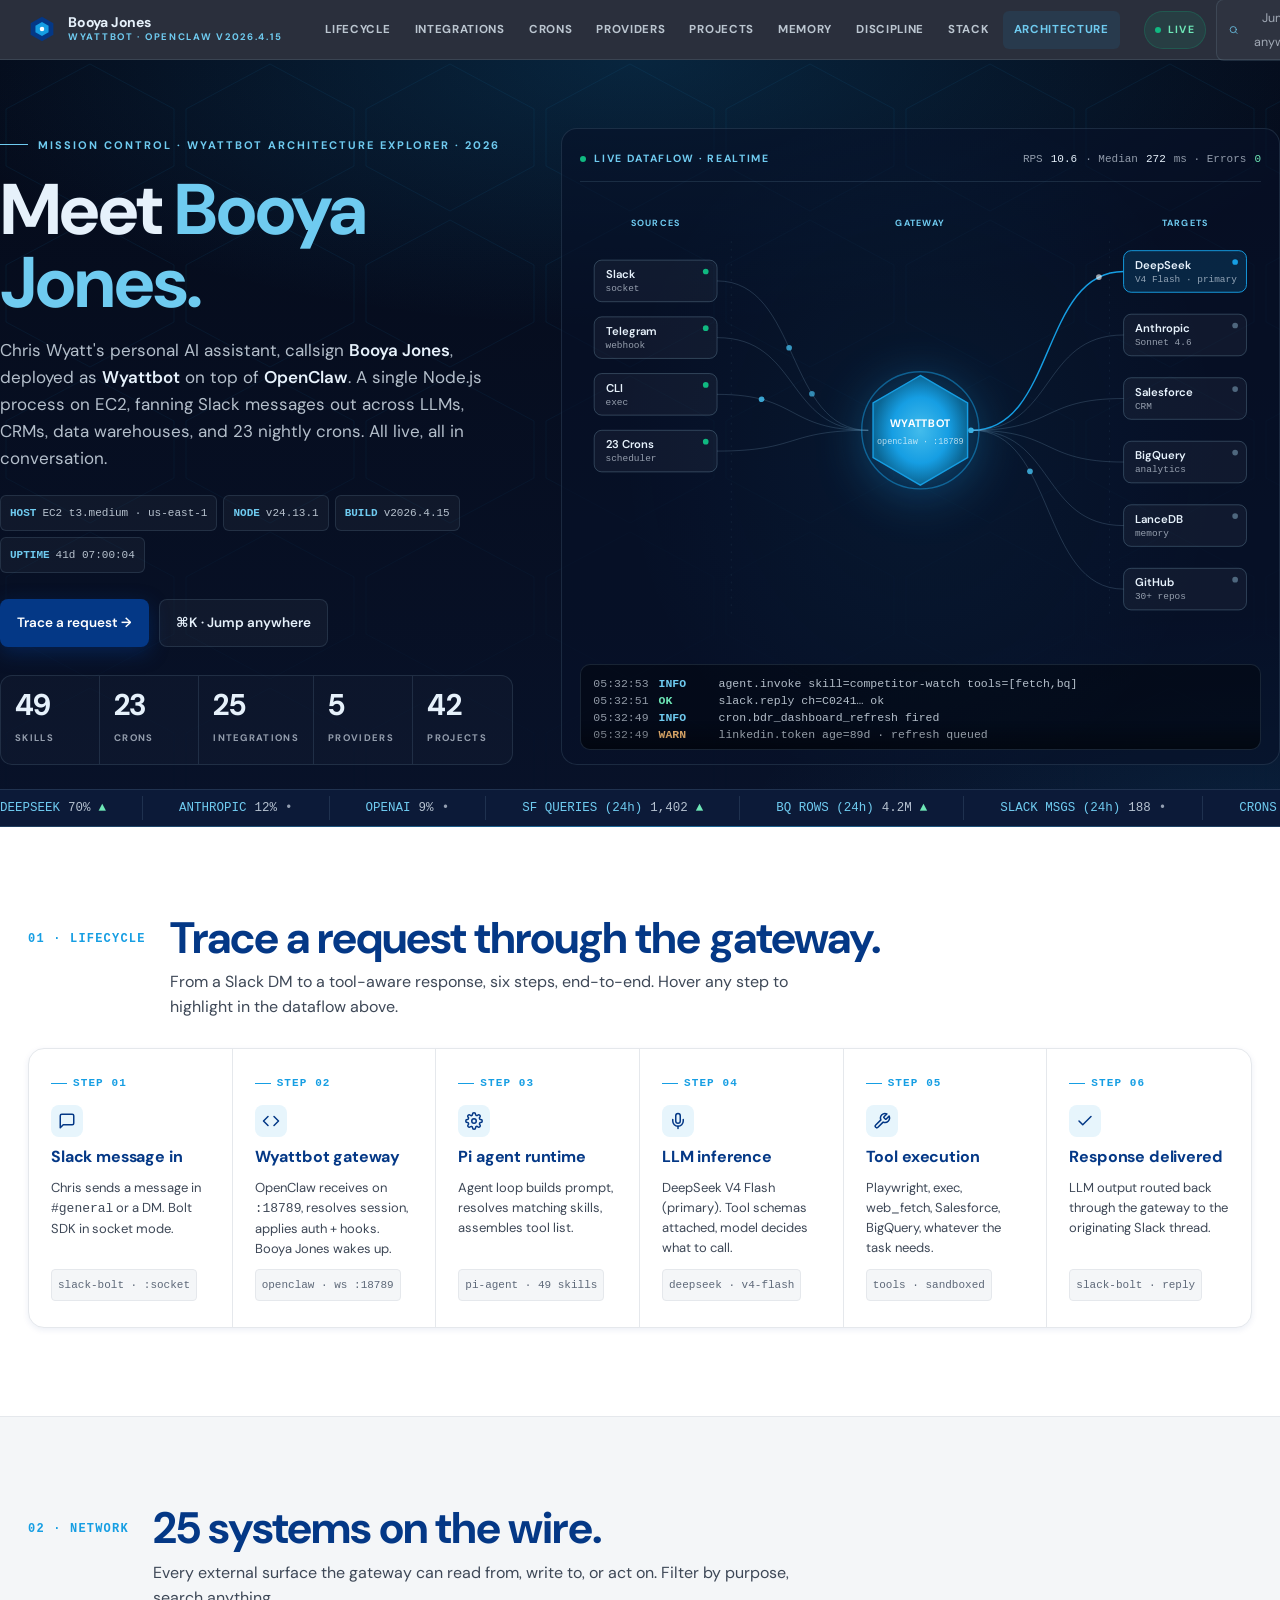
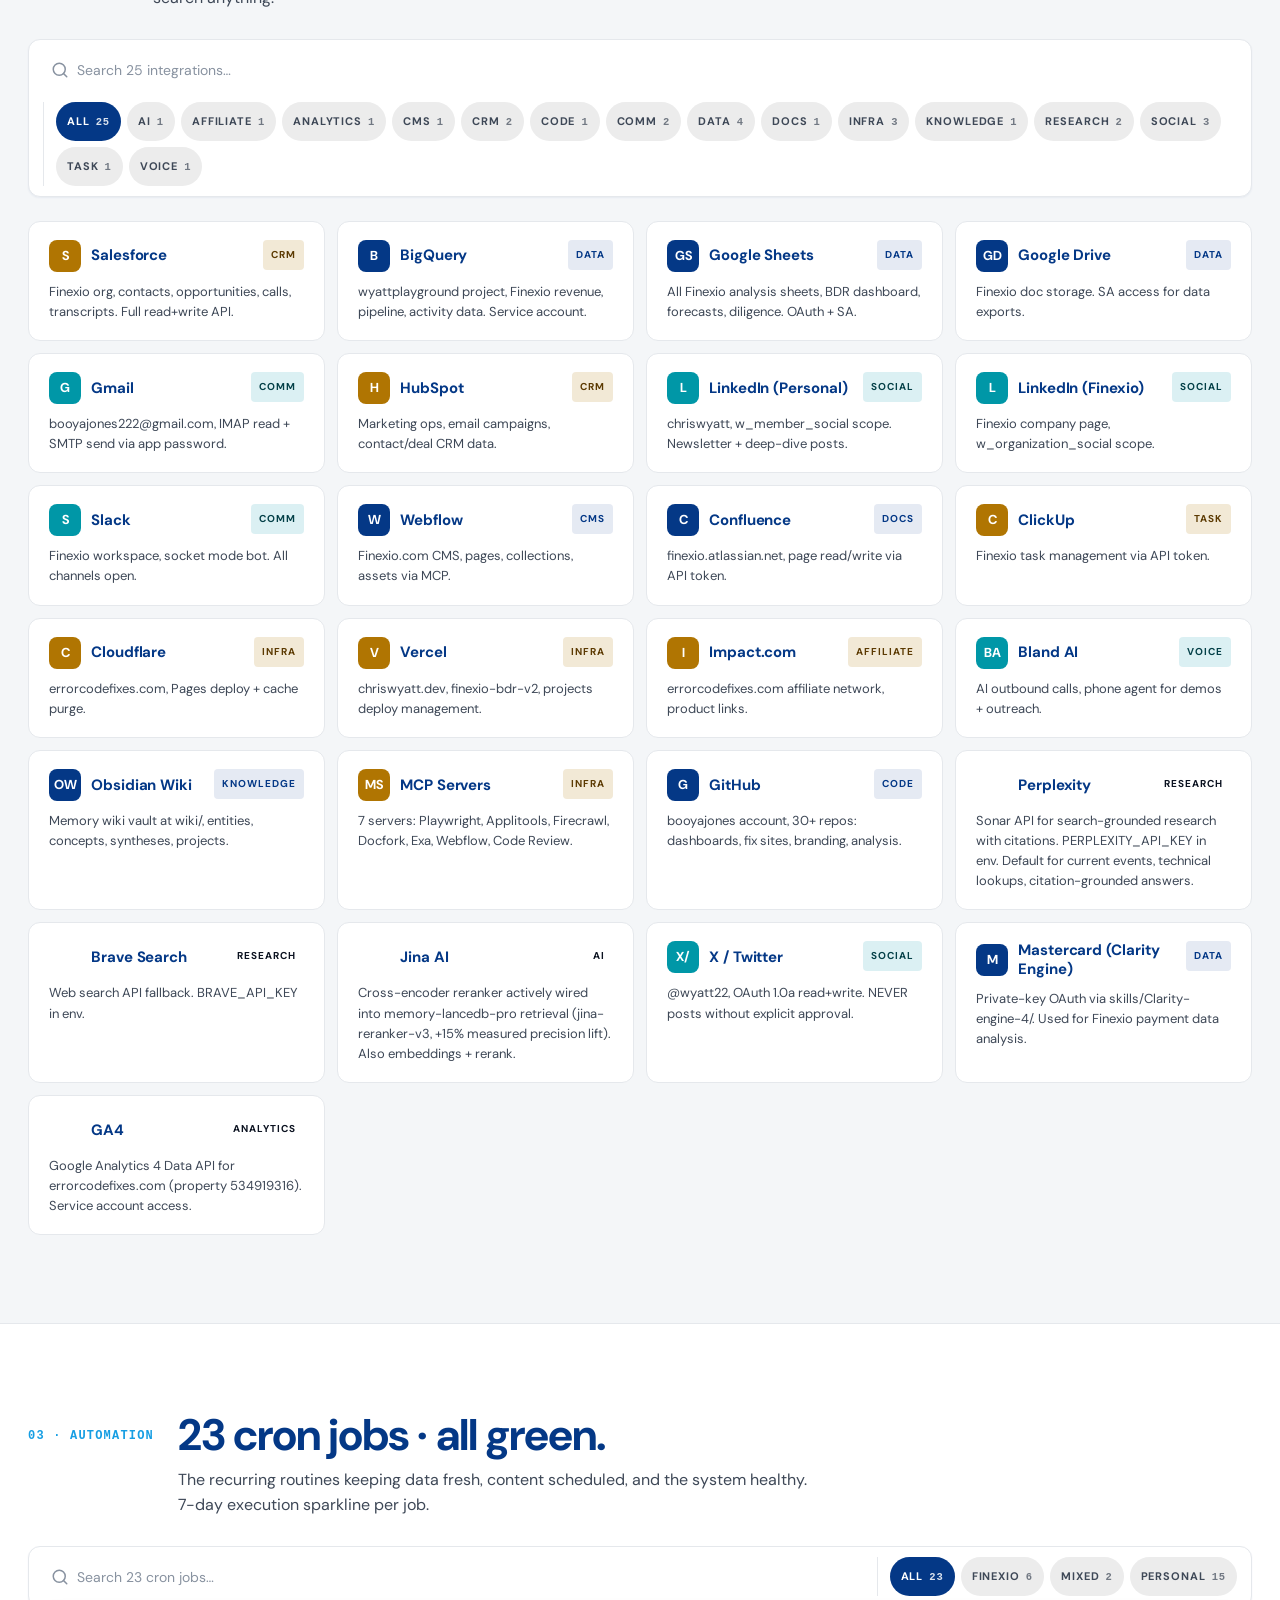
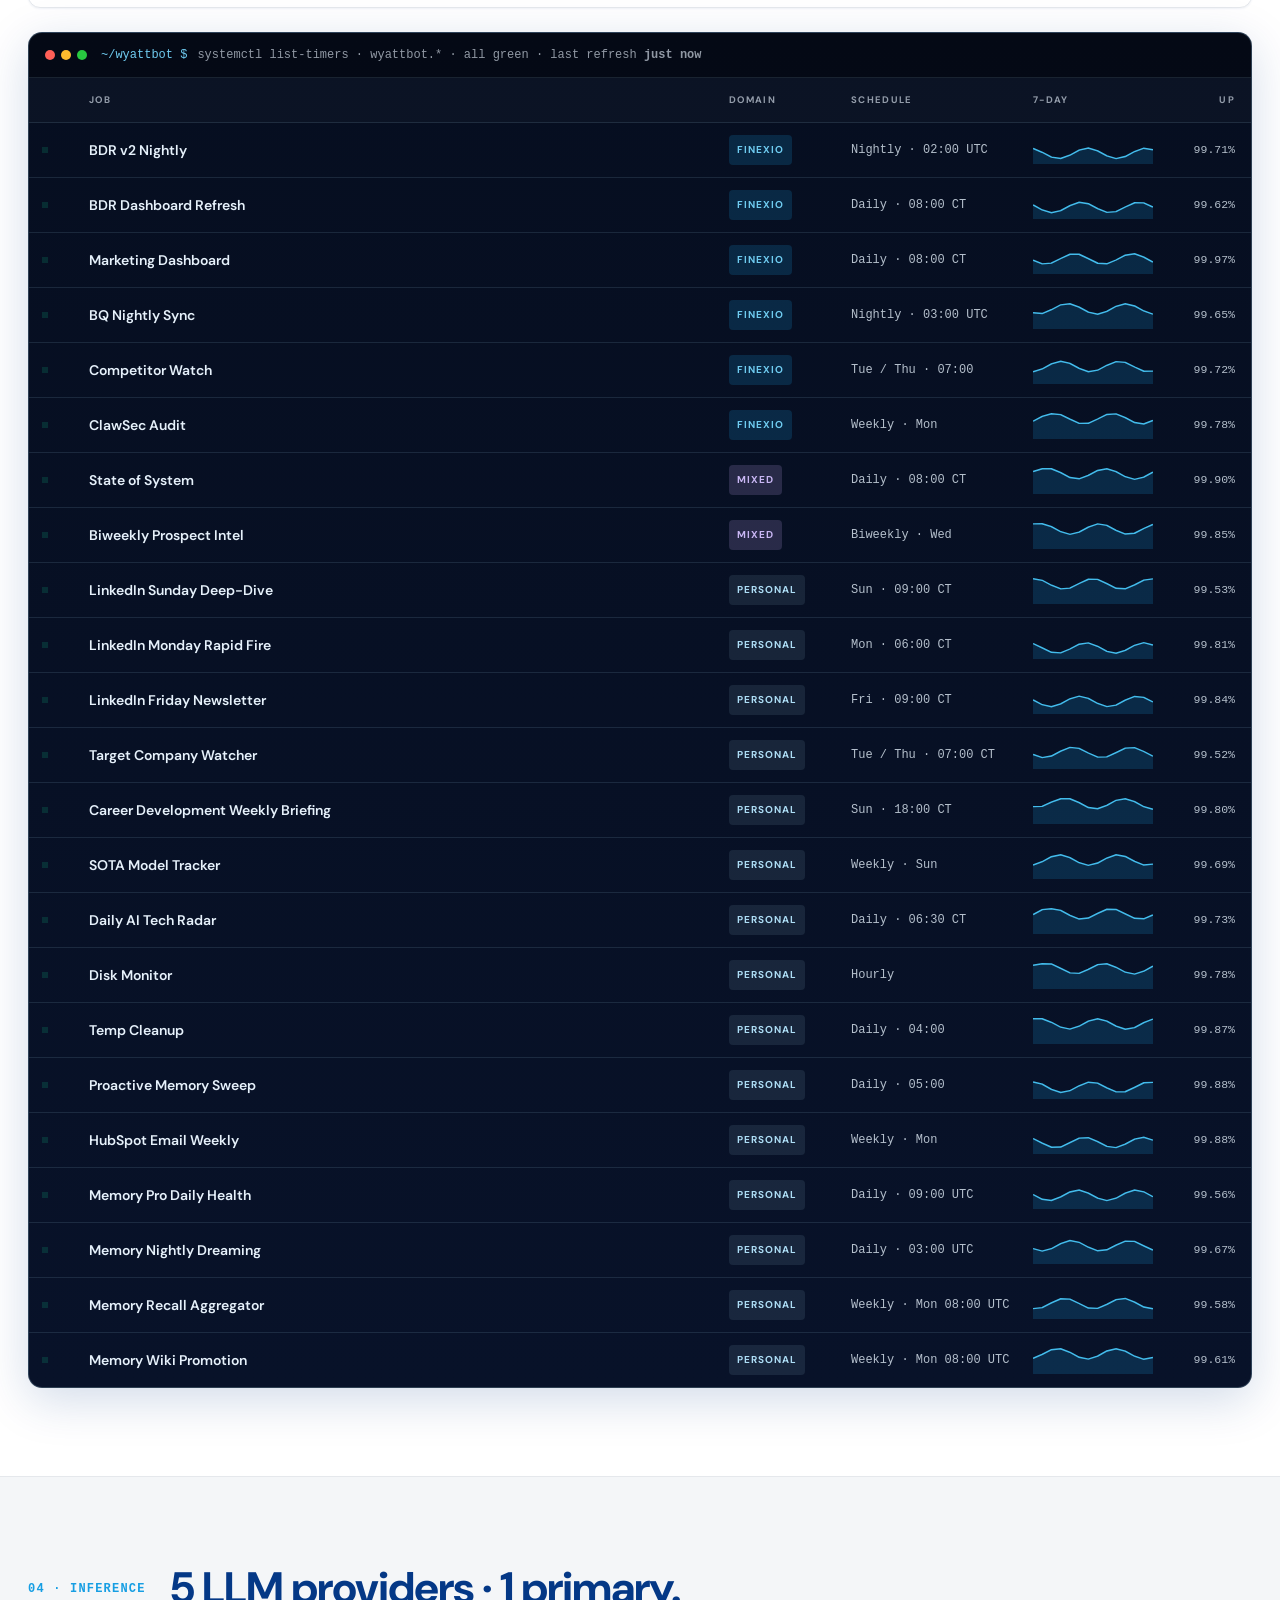
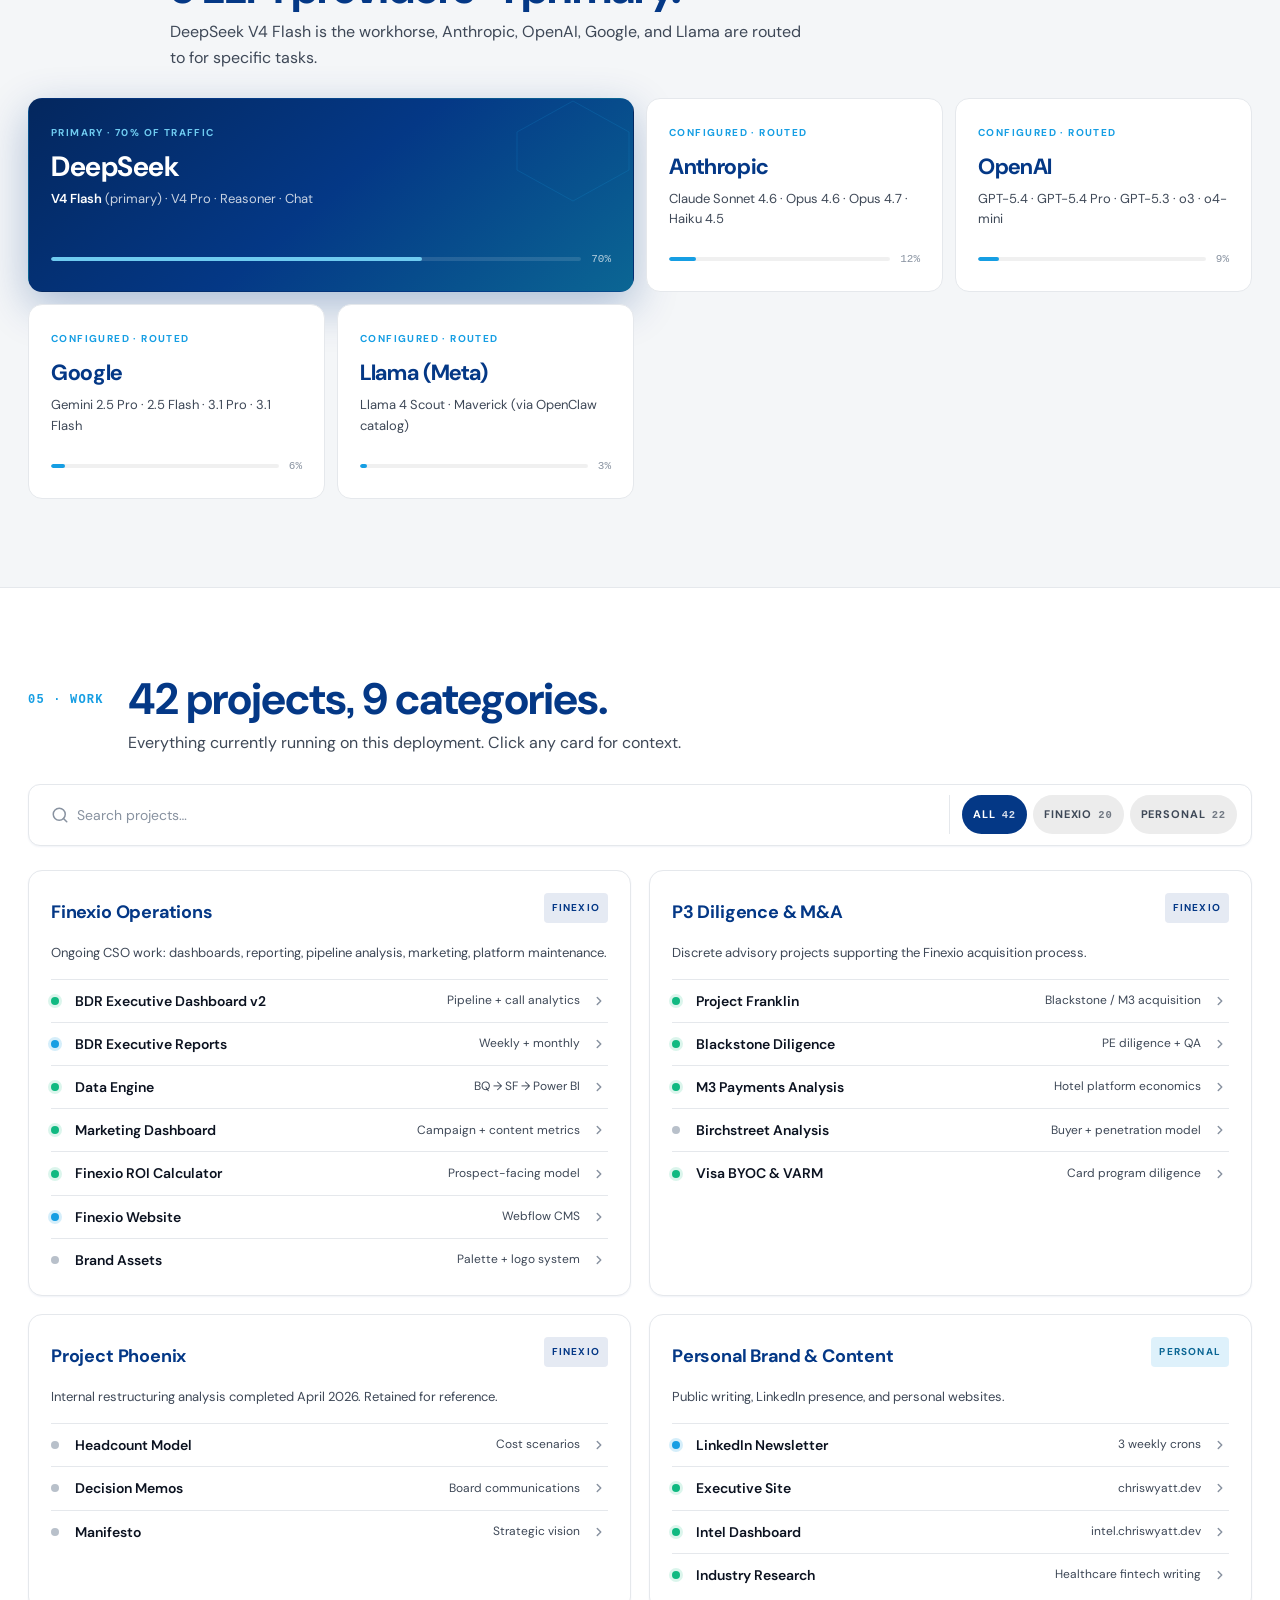
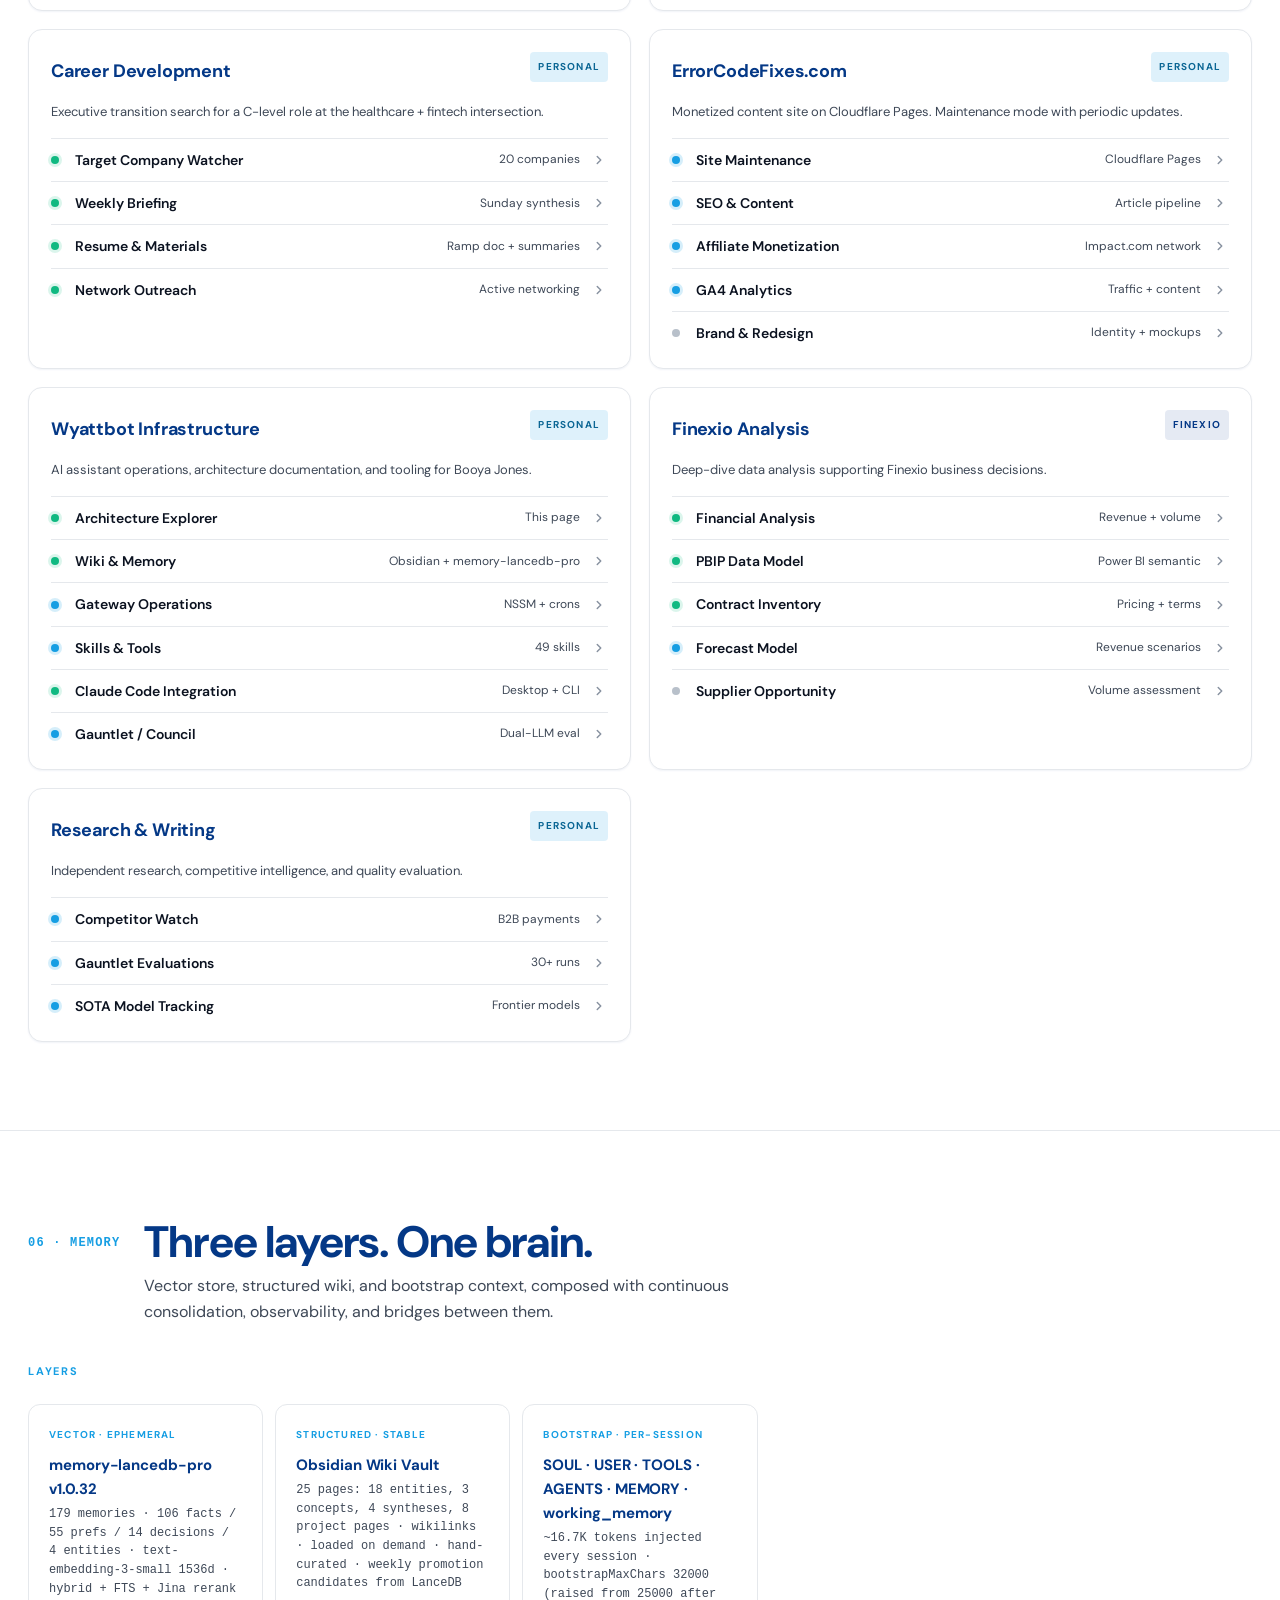
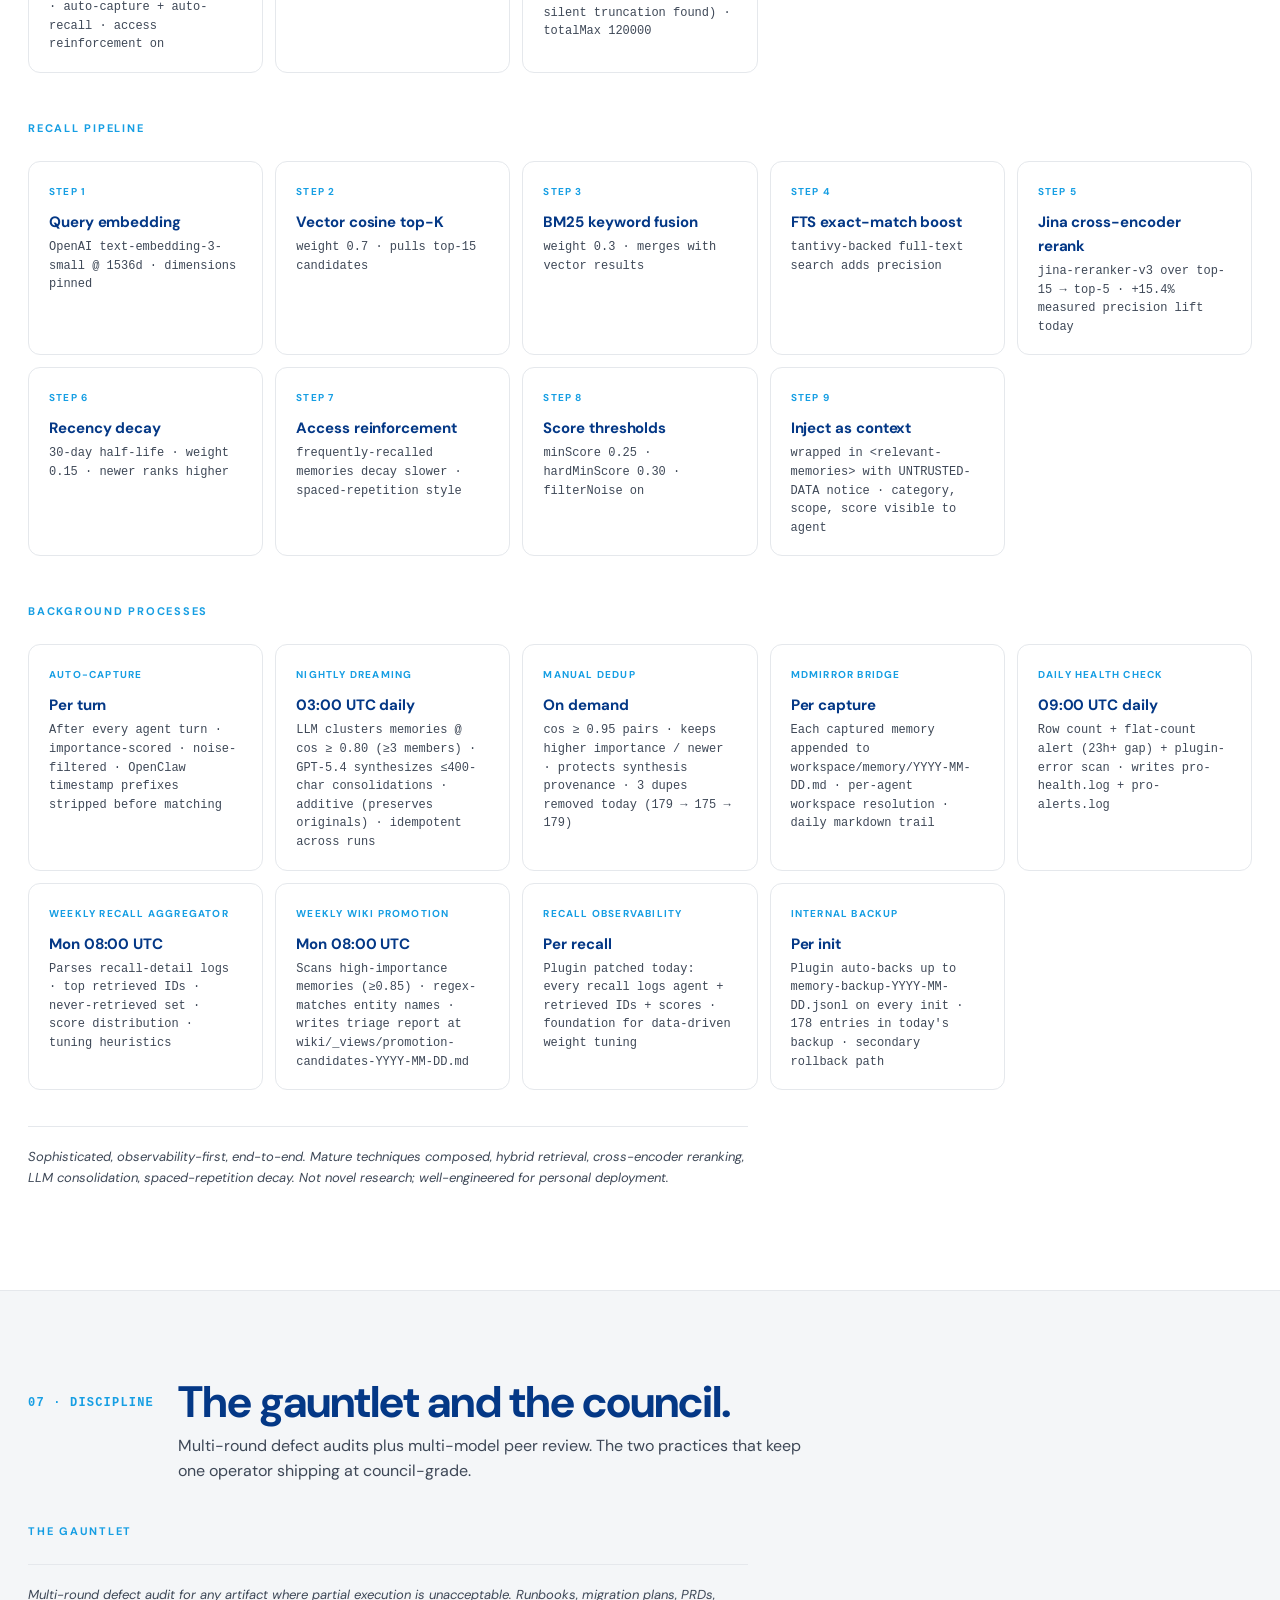
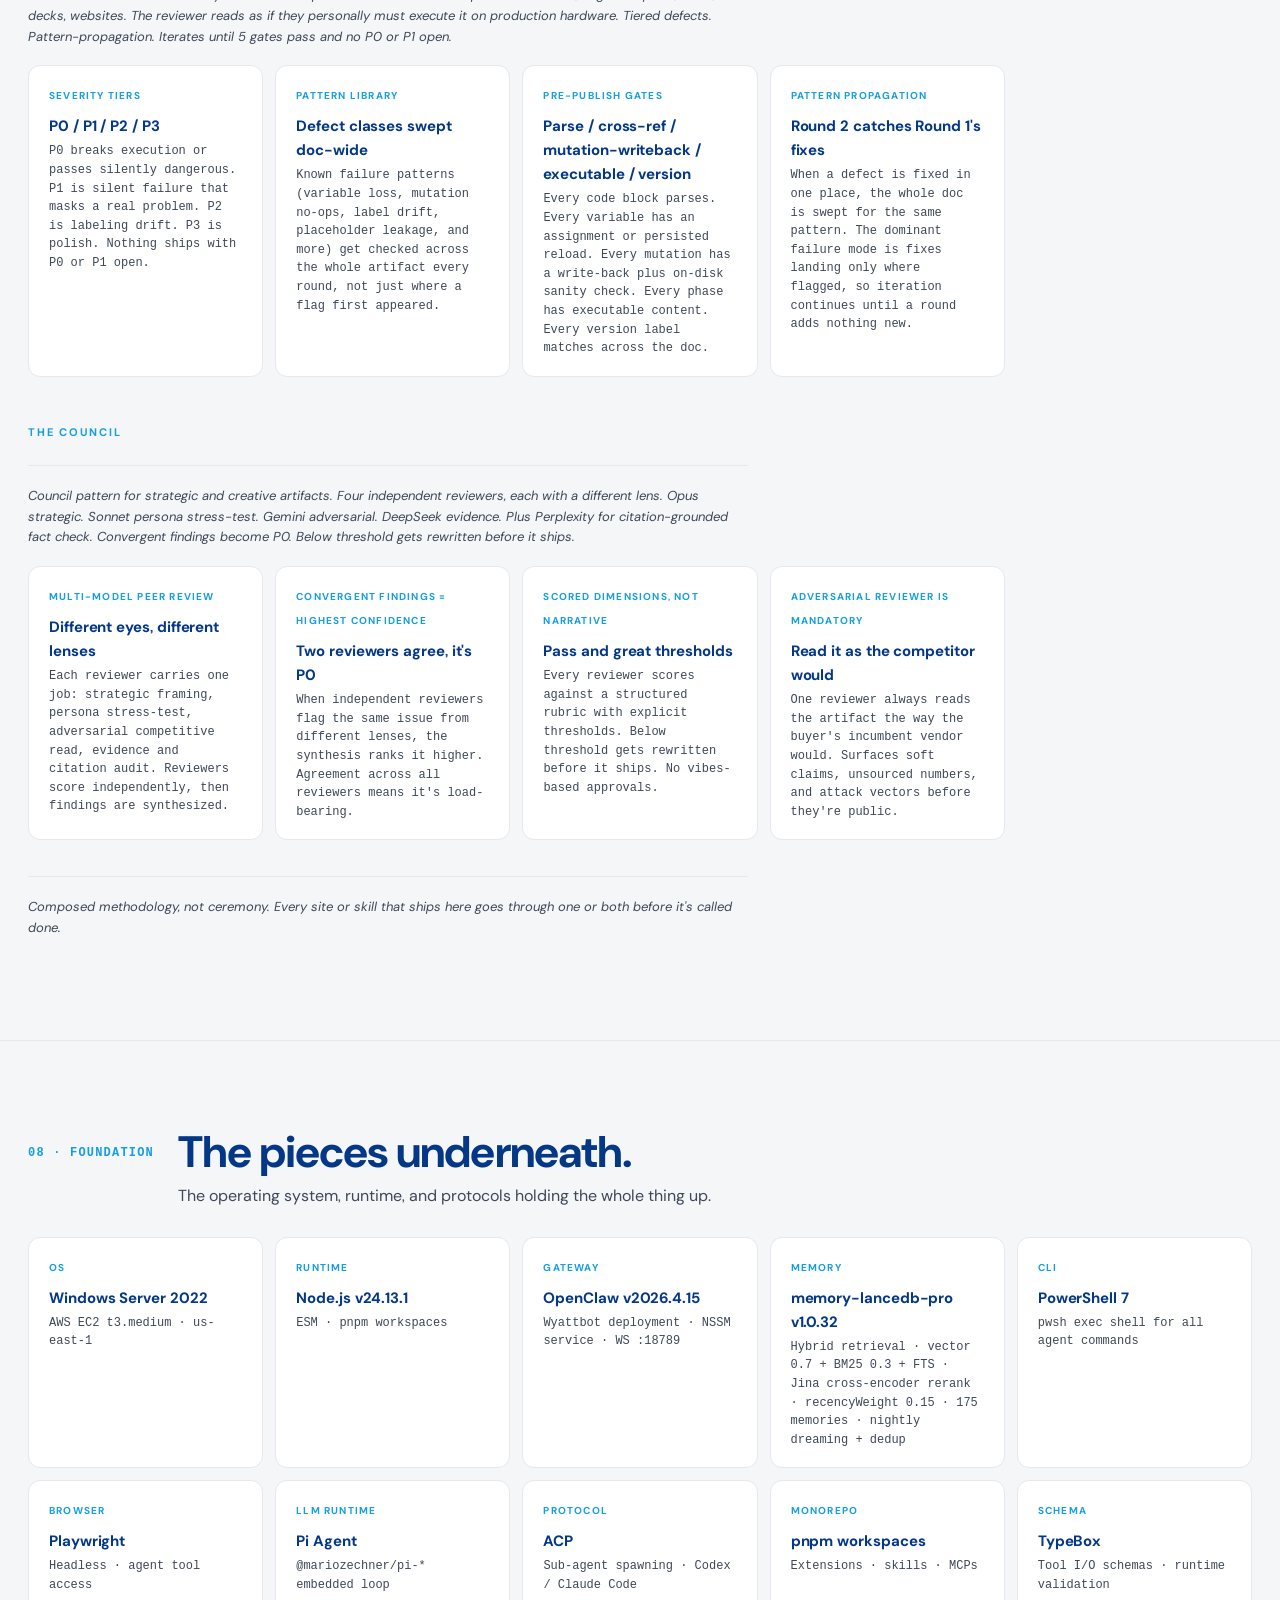
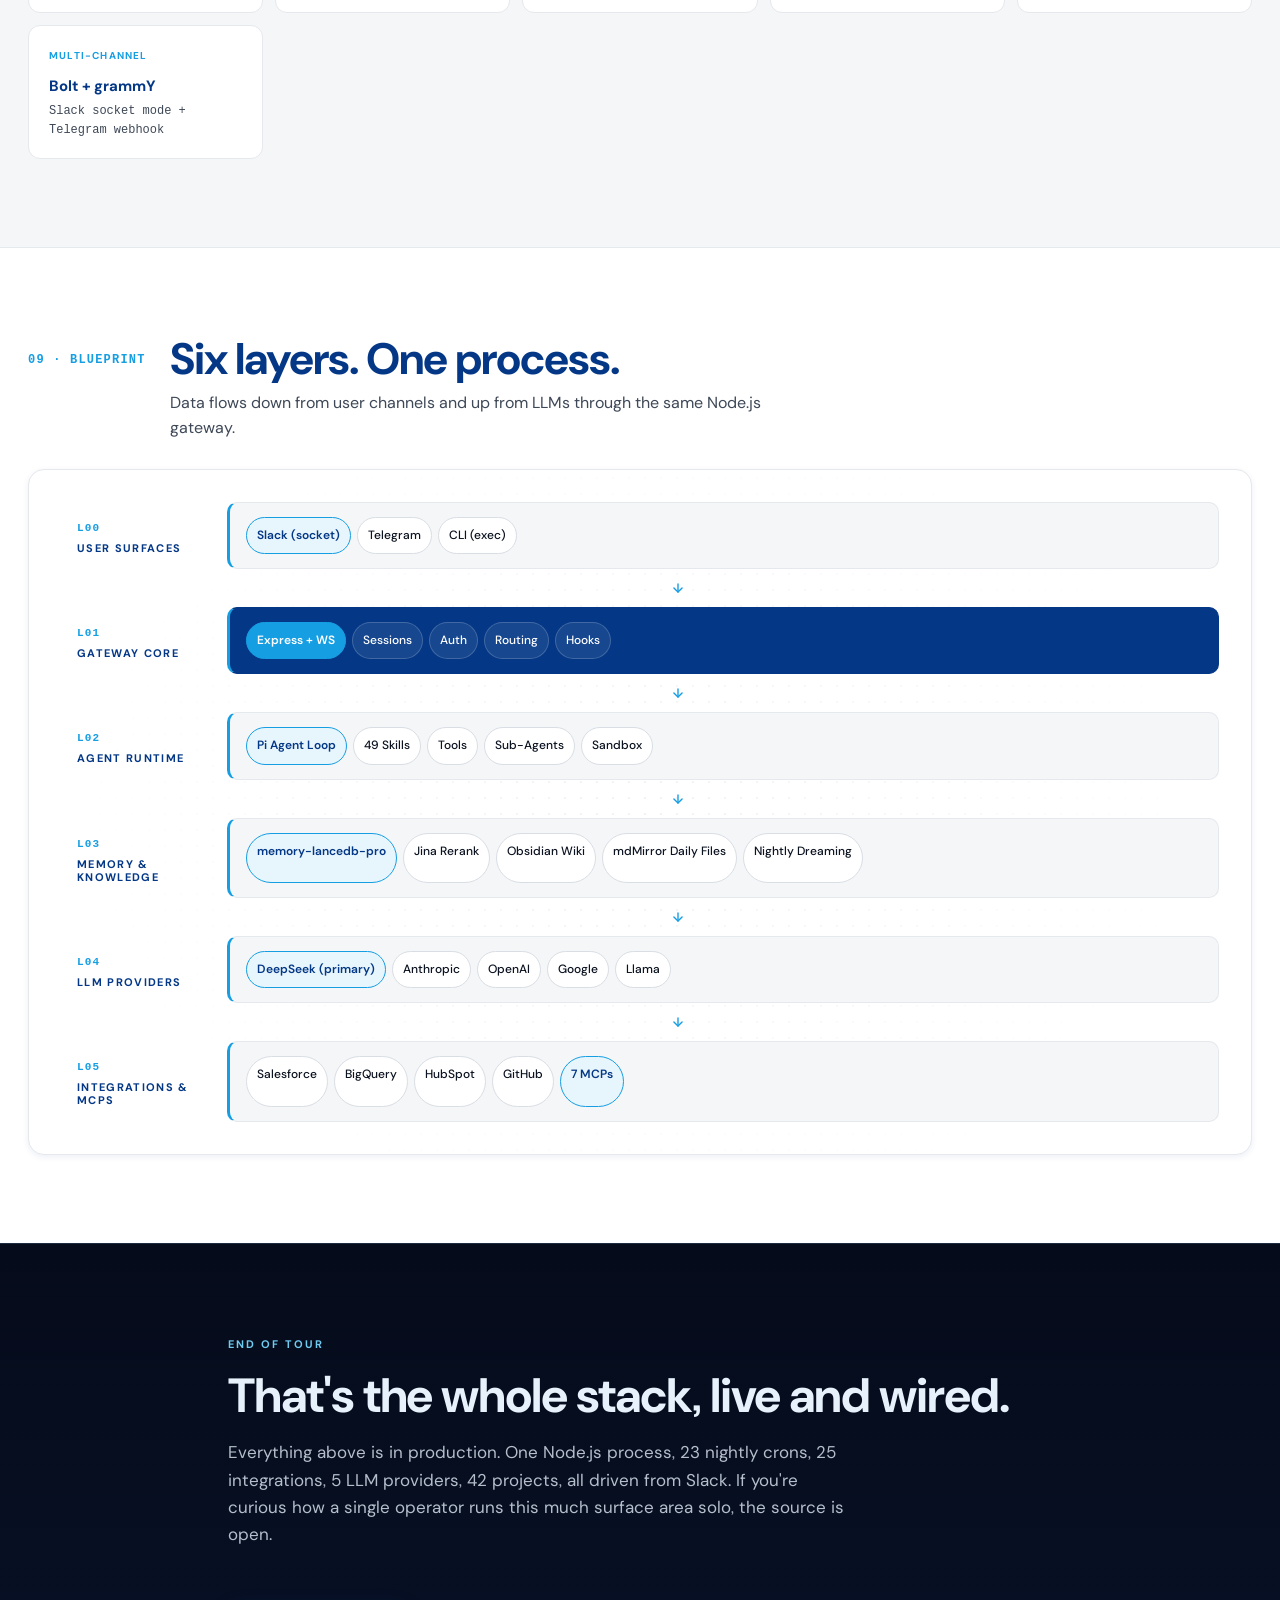
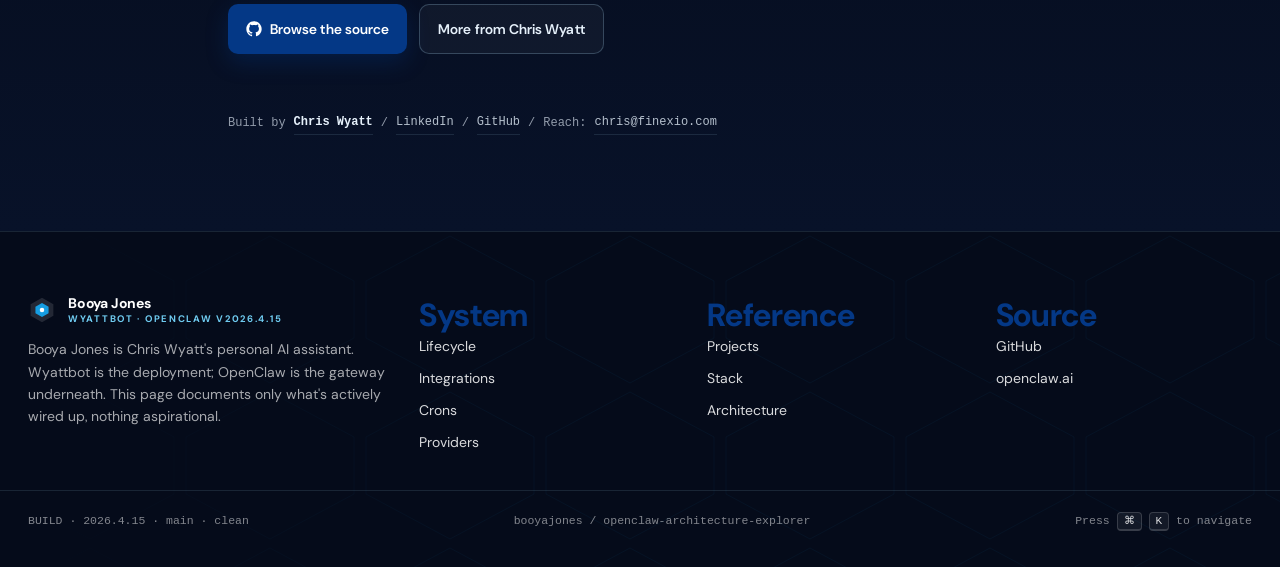
==== commit 583afa59: "discipline: cleanup overview tone + topbar overflow fix UI/UX fixes from live audit: - Topbar brand-" ====
--- a/index.html
+++ b/index.html
@@ -62,9 +62,9 @@
 .topbar-inner { display: flex; align-items: center; gap: 24px; height: 100%; }
 .brand { display: flex; align-items: center; gap: 12px; font-weight: 700; font-size: 14px; letter-spacing: -0.1px; color: var(--mc-text); text-decoration: none; }
 .brand-mark { width: 28px; height: 28px; flex-shrink: 0; }
-.brand-name { line-height: 1.1; display: flex; flex-direction: column; gap: 2px; }
-.brand-name b { font-weight: 700; font-size: 14px; color: var(--mc-text); letter-spacing: -0.2px; }
-.brand-name small { font-family: var(--font-caption); font-size: 9.5px; font-weight: 700; letter-spacing: 0.18em; color: var(--mc-blue-soft); text-transform: uppercase; }
+.brand-name { line-height: 1.1; display: flex; flex-direction: column; gap: 2px; min-width: 0; }
+.brand-name b { font-weight: 700; font-size: 14px; color: var(--mc-text); letter-spacing: -0.2px; white-space: nowrap; }
+.brand-name small { font-family: var(--font-caption); font-size: 9.5px; font-weight: 700; letter-spacing: 0.18em; color: var(--mc-blue-soft); text-transform: uppercase; white-space: nowrap; }
 
 .top-nav { display: flex; align-items: center; gap: 2px; flex: 1; margin-left: 8px; }
 .top-nav a {
@@ -76,7 +76,7 @@
 }
 .top-nav a:hover { color: var(--mc-text); background: rgba(255,255,255,0.05); border-bottom: 0; }
 .top-nav a.is-active { color: var(--mc-blue-soft); background: rgba(22,158,227,0.10); }
-@media (max-width: 1080px) { .top-nav { display: none; } }
+@media (max-width: 1200px) { .top-nav { display: none; } }
 
 .top-actions { display: flex; align-items: center; gap: 10px; }
 .search-trigger {
@@ -1146,7 +1146,7 @@
     <p class="memory-footnote reveal" style="margin-top:0;margin-bottom:18px">Council pattern for strategic and creative artifacts. Four independent reviewers, each with a different lens. Opus strategic. Sonnet persona stress-test. Gemini adversarial. DeepSeek evidence. Plus Perplexity for citation-grounded fact check. Convergent findings become P0. Below threshold gets rewritten before it ships.</p>
     <div class="stack-grid reveal" id="disciplineCouncilGrid"></div>
 
-    <p class="memory-footnote reveal">Composed methodology, not ceremony. Every site or skill that ships here goes through one or both. The receipts above are real runs, not aspirational claims.</p>
+    <p class="memory-footnote reveal">Composed methodology, not ceremony. Every site or skill that ships here goes through one or both before it's called done.</p>
   </div>
 </section>
 
@@ -1448,20 +1448,16 @@
     ],
     discipline: {
       gauntlet: [
-        { name: "P0 / P1 / P2 / P3", desc: "Severity tiers", detail: "P0 will break execution or pass silently dangerous. P1 silent failure that masks a real problem. P2 labeling drift. P3 polish. No artifact ships with P0 or P1 open." },
-        { name: "17-pattern library", desc: "Defect classes swept doc-wide", detail: "Cross-session variable loss, in-place mutation no-op, substring weakening, placeholder leakage, label drift, pattern-class fixes only landing where flagged, and 11 more. Every artifact gets the full sweep." },
-        { name: "5 pre-publish gates", desc: "Parse / cross-ref / mutation-writeback / executable / version", detail: "Every code block parses. Every variable has assignment or persisted reload. Every mutation has a write-back plus on-disk sanity check. Every phase has executable content. Every version label matches across the doc." },
-        { name: "Round 2 catches Round 1 errors", desc: "Fixes can introduce new defects", detail: "Pattern-propagation discipline: when a defect is fixed in one place, sweep the whole doc for the same pattern. The dominant failure mode is fixes only landing where flagged." },
-        { name: "memory-lancedb-pro · v5.7", desc: "4 rounds to convergence", detail: "Real receipts. v5.3 to v5.4 surfaced 14 fixes plus 2 new defects from the fix attempt. v5.5 had a JSON mutation no-op that would have silently aborted the entire migration. v5.6 compressed prose and lost executable content. v5.7 cleared all gates." },
-        { name: "openclaw-architecture-explorer · 2 rounds", desc: "0 axe violations, Lighthouse 100/100/100", detail: "20 P0 fixes shipped Round 1. Round 2 caught a self-introduced contrast defect (gauntlet meta-pattern: fix introduces new defect). Final score: a11y 100, best practices 100, SEO 100, axe 0." },
+        { name: "Severity tiers", desc: "P0 / P1 / P2 / P3", detail: "P0 breaks execution or passes silently dangerous. P1 is silent failure that masks a real problem. P2 is labeling drift. P3 is polish. Nothing ships with P0 or P1 open." },
+        { name: "Pattern library", desc: "Defect classes swept doc-wide", detail: "Known failure patterns (variable loss, mutation no-ops, label drift, placeholder leakage, and more) get checked across the whole artifact every round, not just where a flag first appeared." },
+        { name: "Pre-publish gates", desc: "Parse / cross-ref / mutation-writeback / executable / version", detail: "Every code block parses. Every variable has an assignment or persisted reload. Every mutation has a write-back plus on-disk sanity check. Every phase has executable content. Every version label matches across the doc." },
+        { name: "Pattern propagation", desc: "Round 2 catches Round 1's fixes", detail: "When a defect is fixed in one place, the whole doc is swept for the same pattern. The dominant failure mode is fixes landing only where flagged, so iteration continues until a round adds nothing new." },
       ],
       council: [
-        { name: "Multi-model peer review", desc: "Different eyes catch different things", detail: "Opus for strategic framing. Sonnet for persona stress-test. Gemini 2.5 Pro for adversarial competitive read. DeepSeek R1 for evidence audit. Perplexity Sonar for citation-grounded fact check. Each reviewer scores independently, then findings are synthesized." },
-        { name: "Convergent findings = highest confidence", desc: "Two reviewers agree -> P0", detail: "When the design critic and the a11y reviewer independently flag the same issue, the synthesis ranks it higher. When all four agree, it's load-bearing." },
-        { name: "Scored dimensions, not narrative", desc: "Pass / great thresholds", detail: "Every reviewer scores against a structured rubric. Pass = 24 of 36 on the Finexio Messaging Rubric. Great = 30. Below threshold gets rewritten before it ships. No vibes-based approvals." },
-        { name: "Adversarial reviewer is mandatory", desc: "Read it as the competitor would", detail: "One reviewer always reads the artifact as the buyer's incumbent vendor would. Surfaces every soft claim, every unsourced number, every attack vector." },
-        { name: "finexio.com council · 4 reviewers", desc: "0/14 pages pass Rubric", detail: "Gauntlet structural + 4-persona stress-test + Corpay POV adversarial + Perplexity evidence currency check. Surfaced 9 P0 defects including a Shield-1M-vs-2M version conflict and AFP fraud stat drift (79% to 76%)." },
-        { name: "qa-pro · 8 / 8 dimensions", desc: "Council-scored skill", detail: "Universal QA skill at booyajones/qa-pro. Smoke runner with Playwright plus axe-core plus link checker. Every council dimension passed." },
+        { name: "Multi-model peer review", desc: "Different eyes, different lenses", detail: "Each reviewer carries one job: strategic framing, persona stress-test, adversarial competitive read, evidence and citation audit. Reviewers score independently, then findings are synthesized." },
+        { name: "Convergent findings = highest confidence", desc: "Two reviewers agree, it's P0", detail: "When independent reviewers flag the same issue from different lenses, the synthesis ranks it higher. Agreement across all reviewers means it's load-bearing." },
+        { name: "Scored dimensions, not narrative", desc: "Pass and great thresholds", detail: "Every reviewer scores against a structured rubric with explicit thresholds. Below threshold gets rewritten before it ships. No vibes-based approvals." },
+        { name: "Adversarial reviewer is mandatory", desc: "Read it as the competitor would", detail: "One reviewer always reads the artifact the way the buyer's incumbent vendor would. Surfaces soft claims, unsourced numbers, and attack vectors before they're public." },
       ]
     },
   };
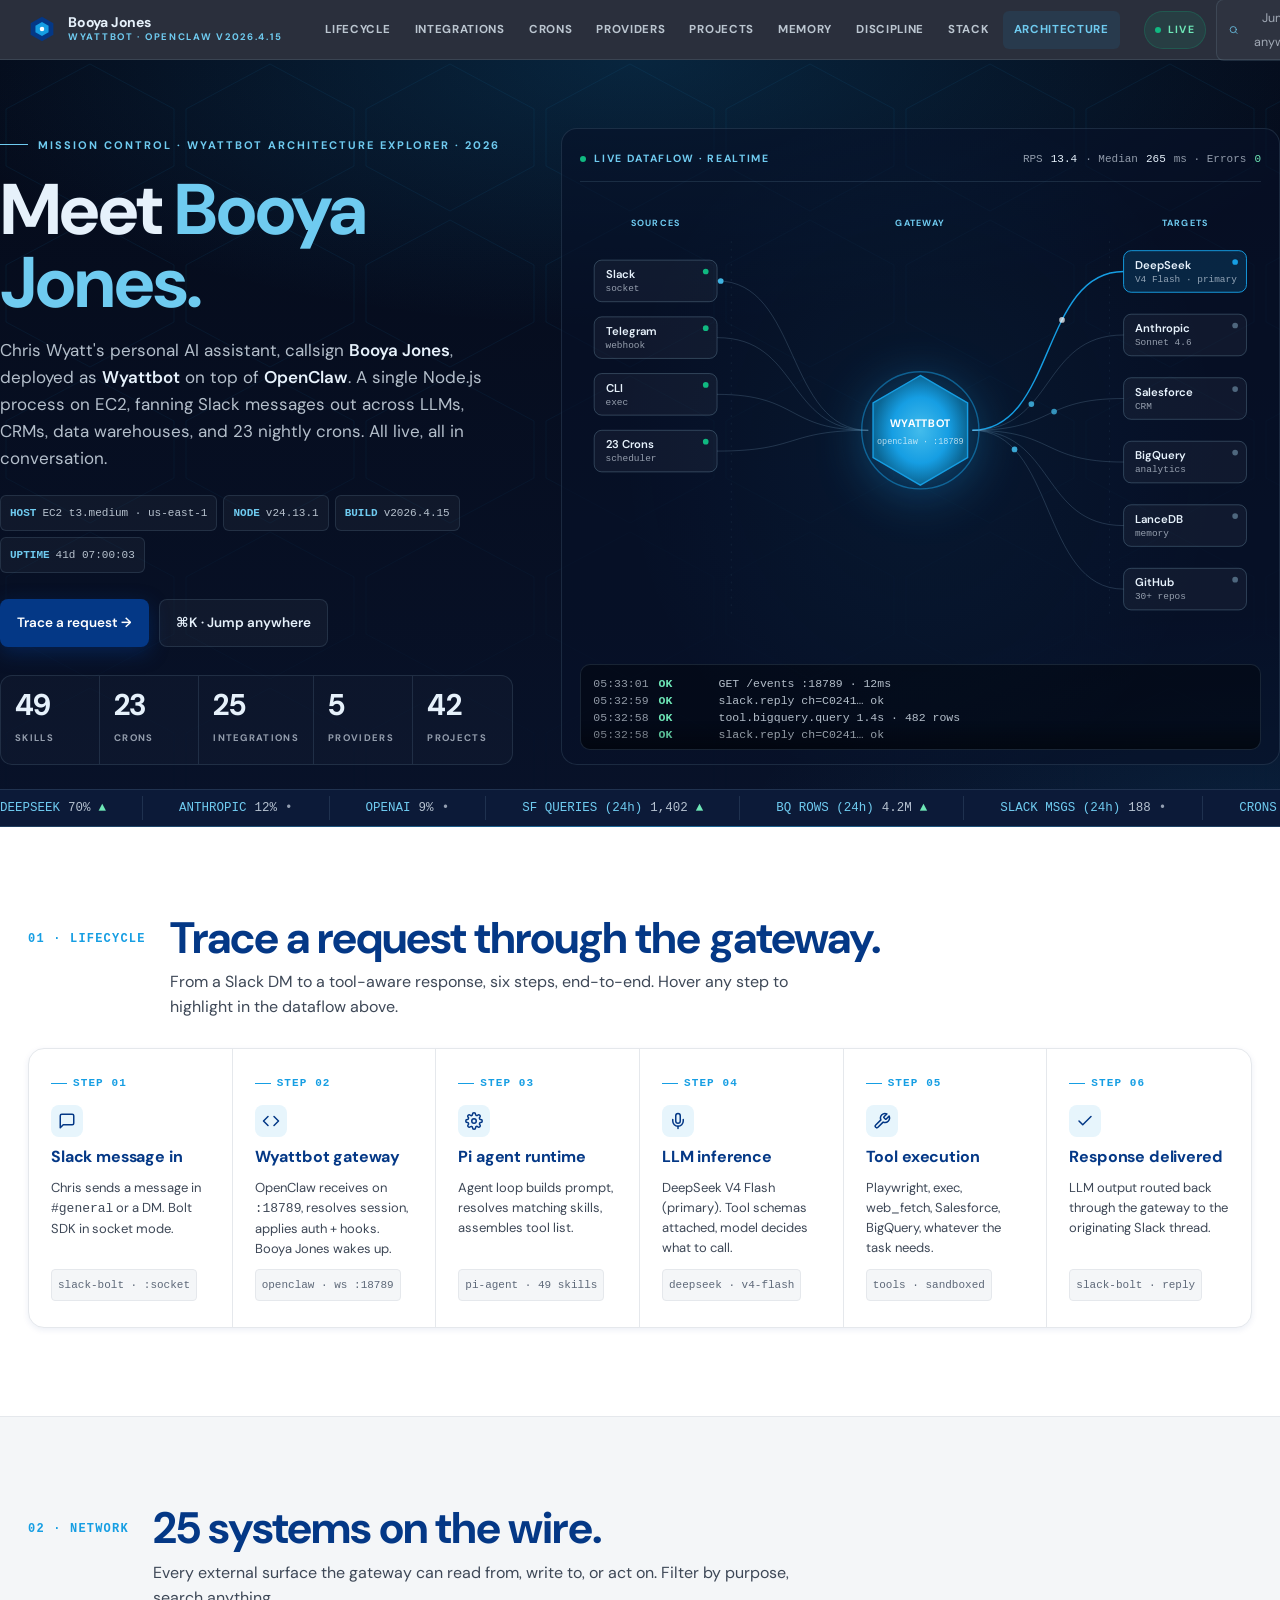
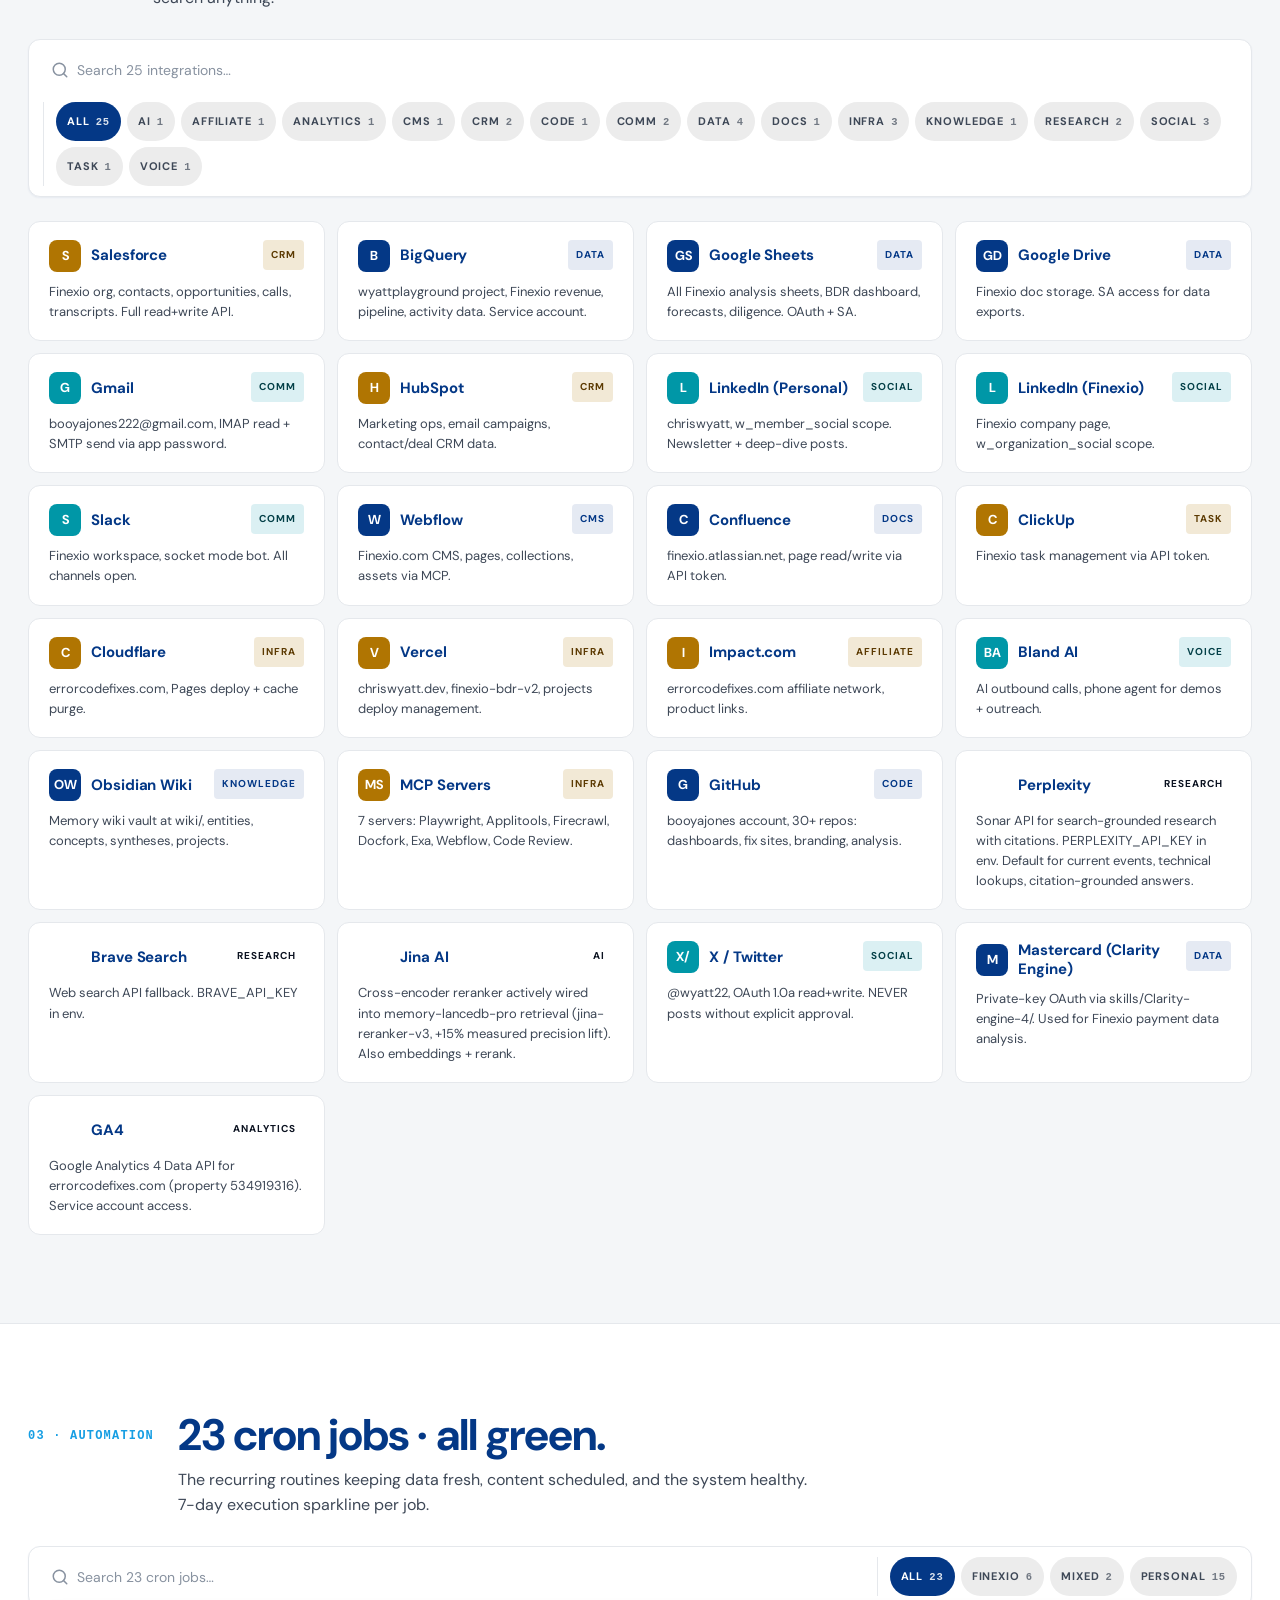
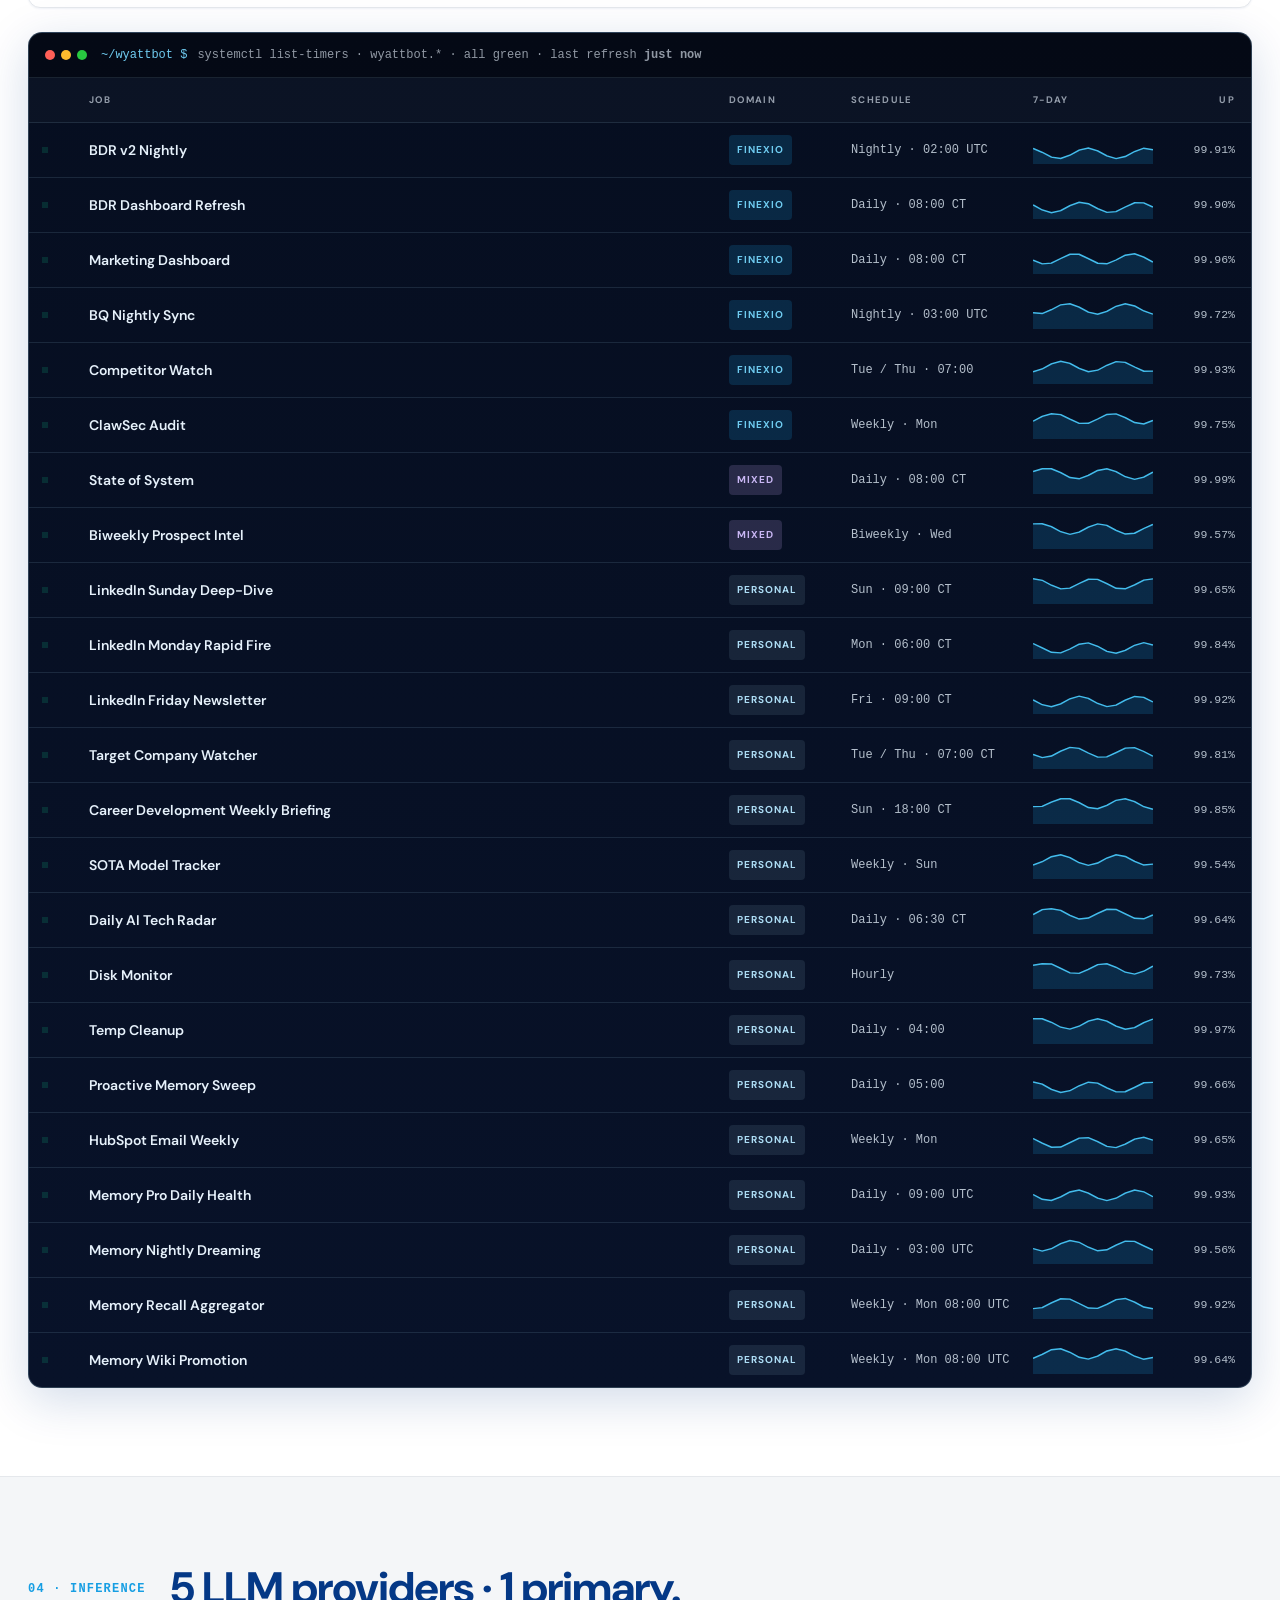
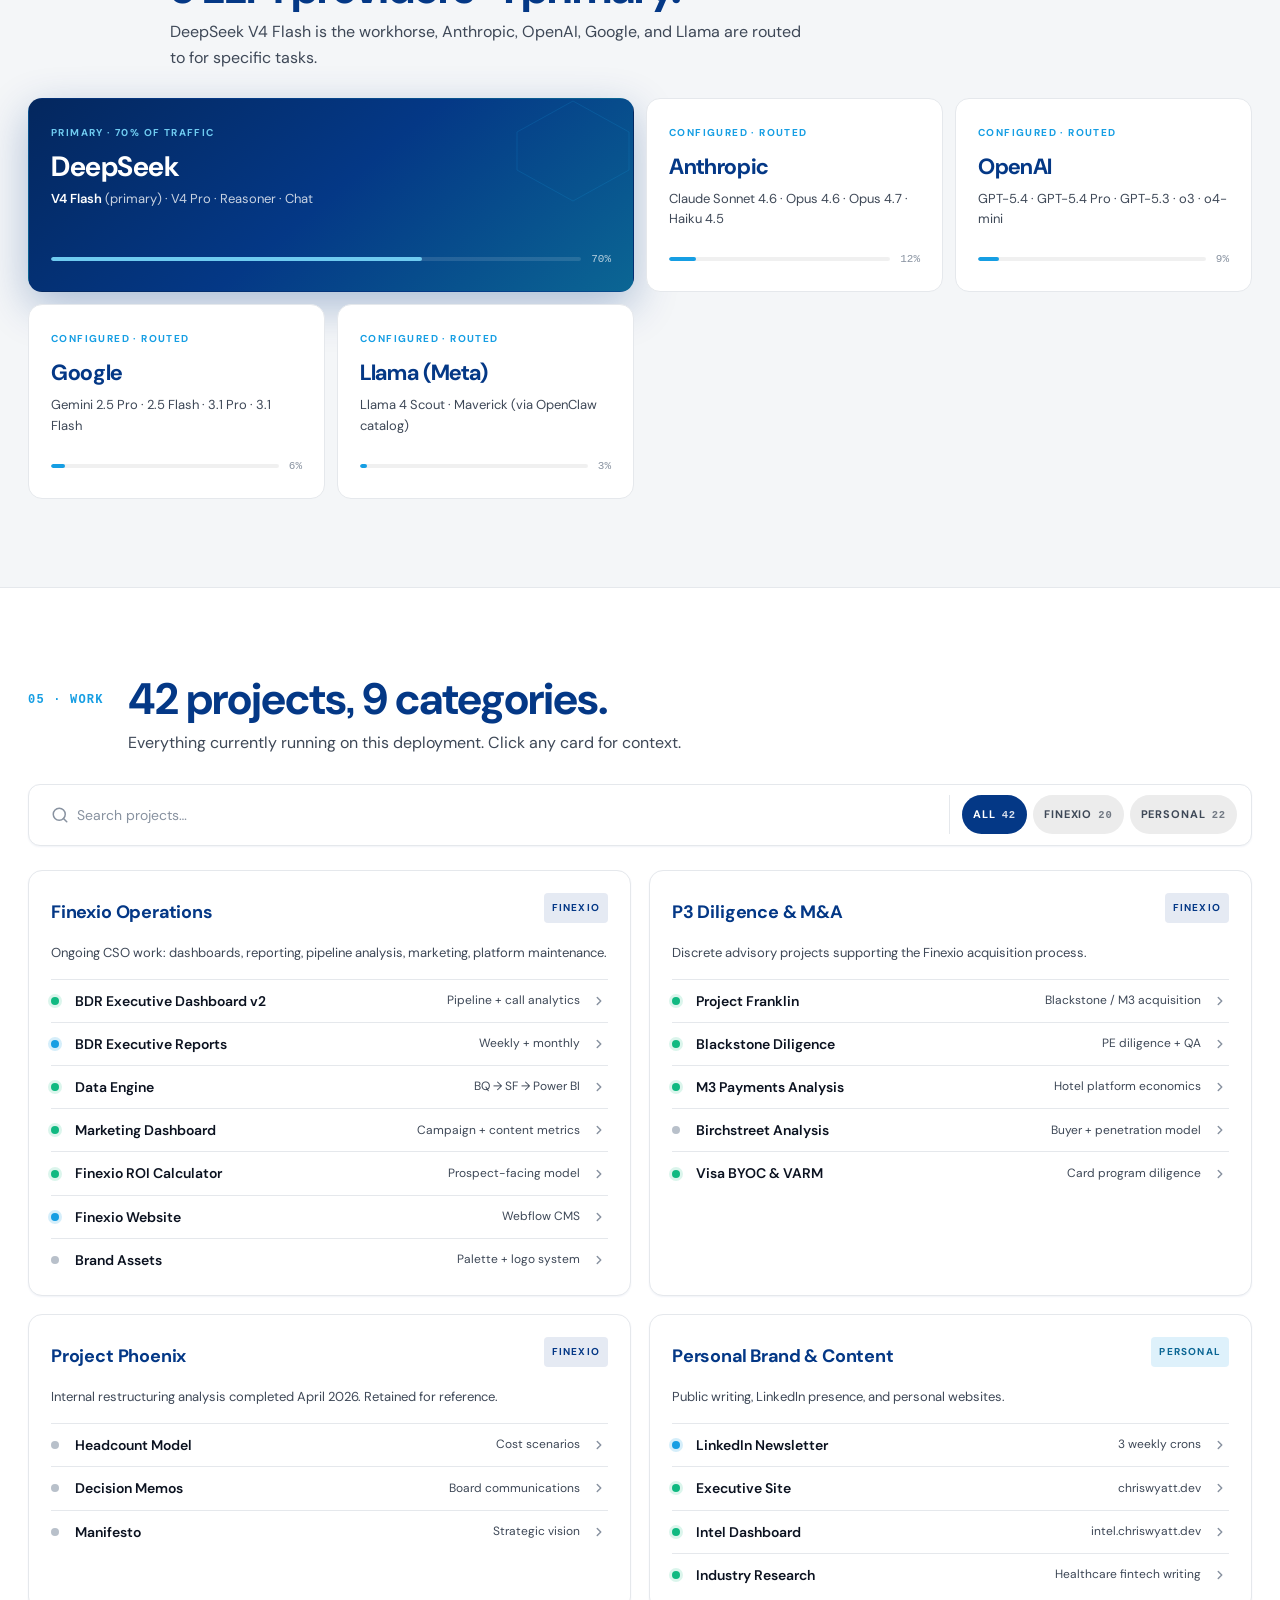
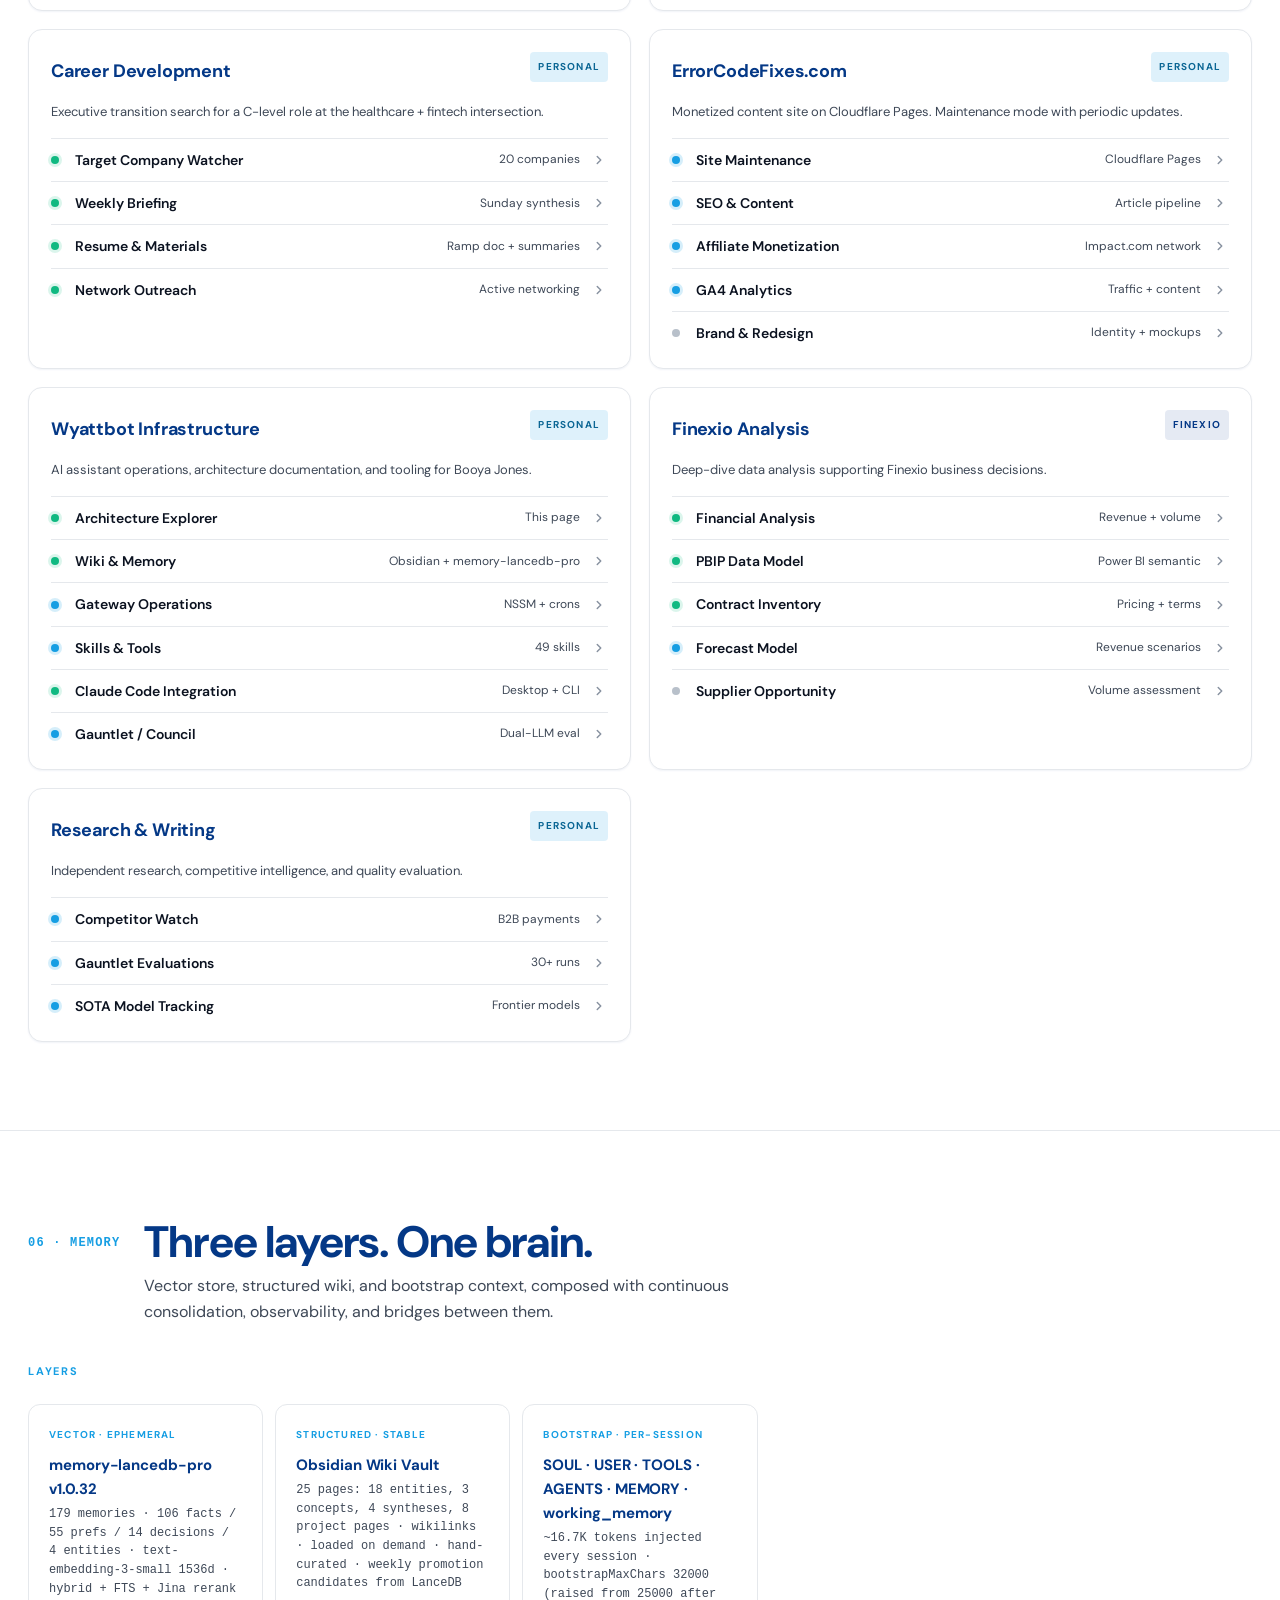
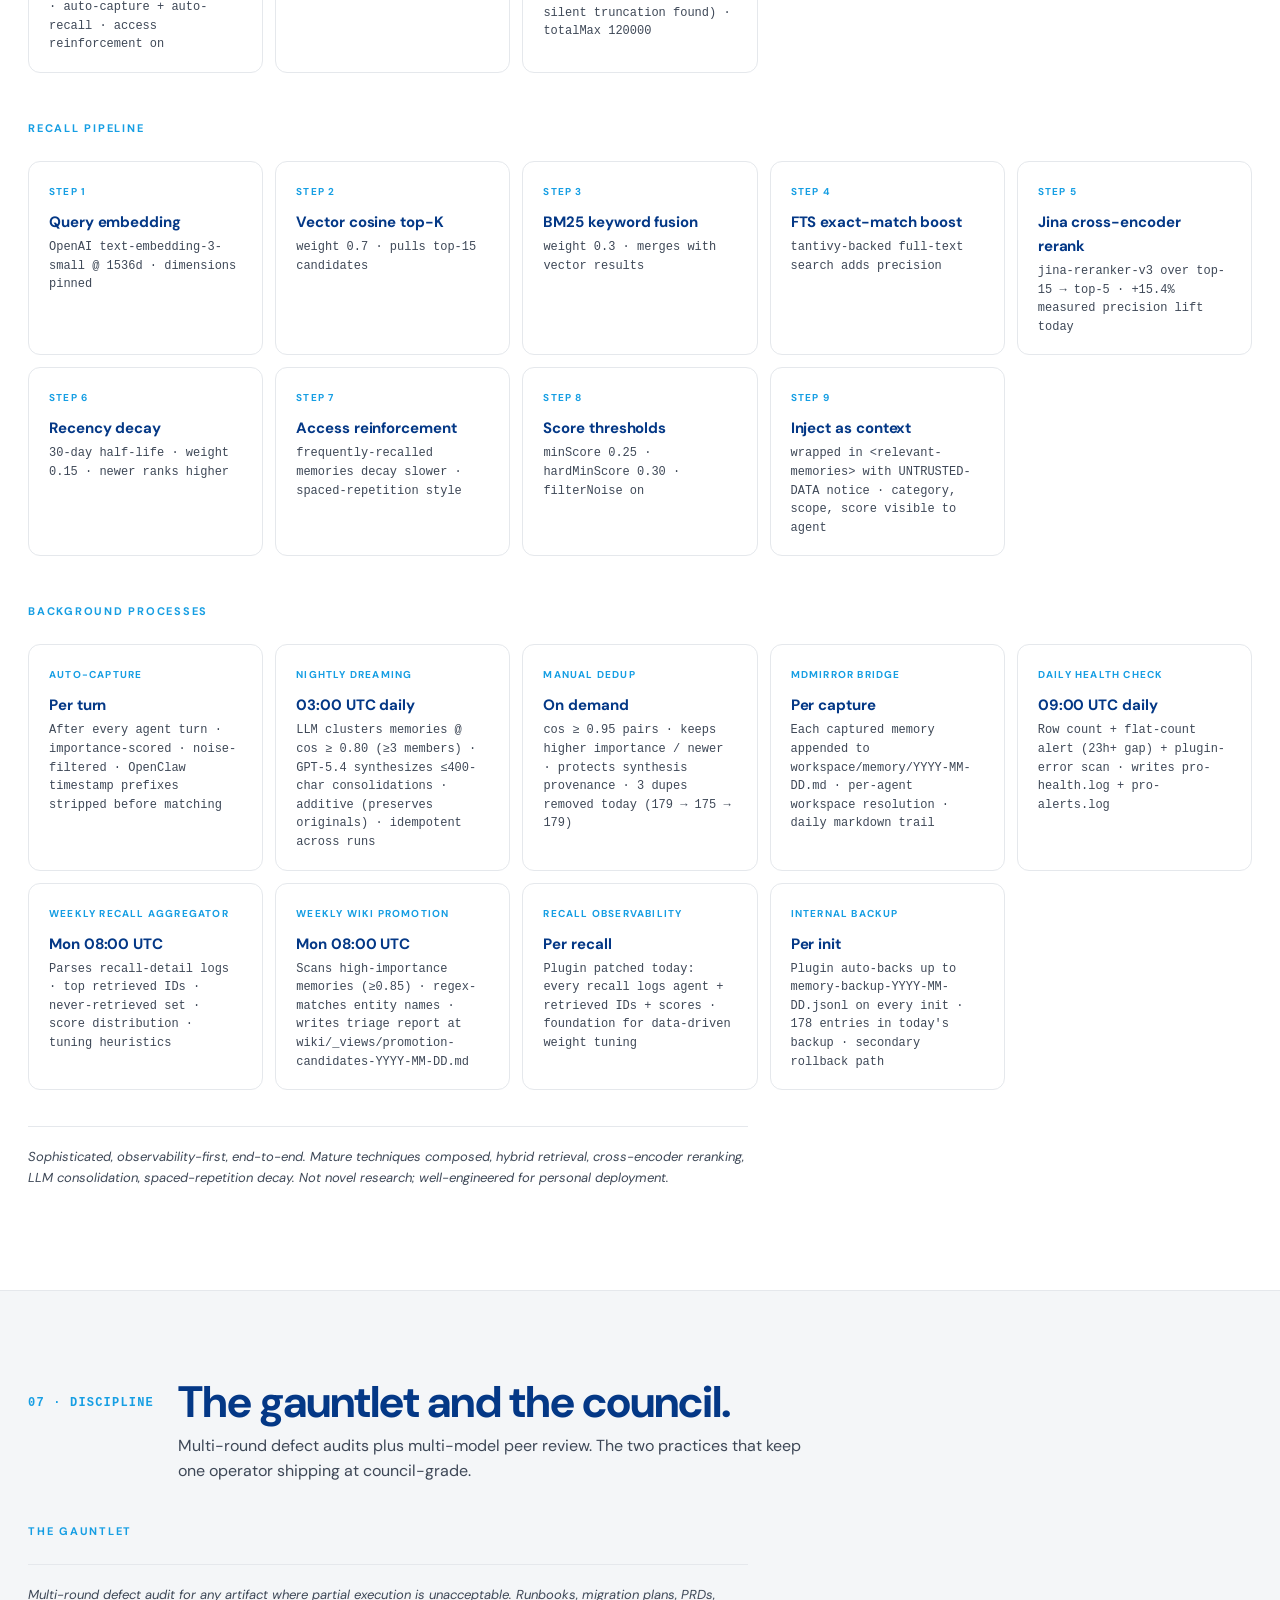
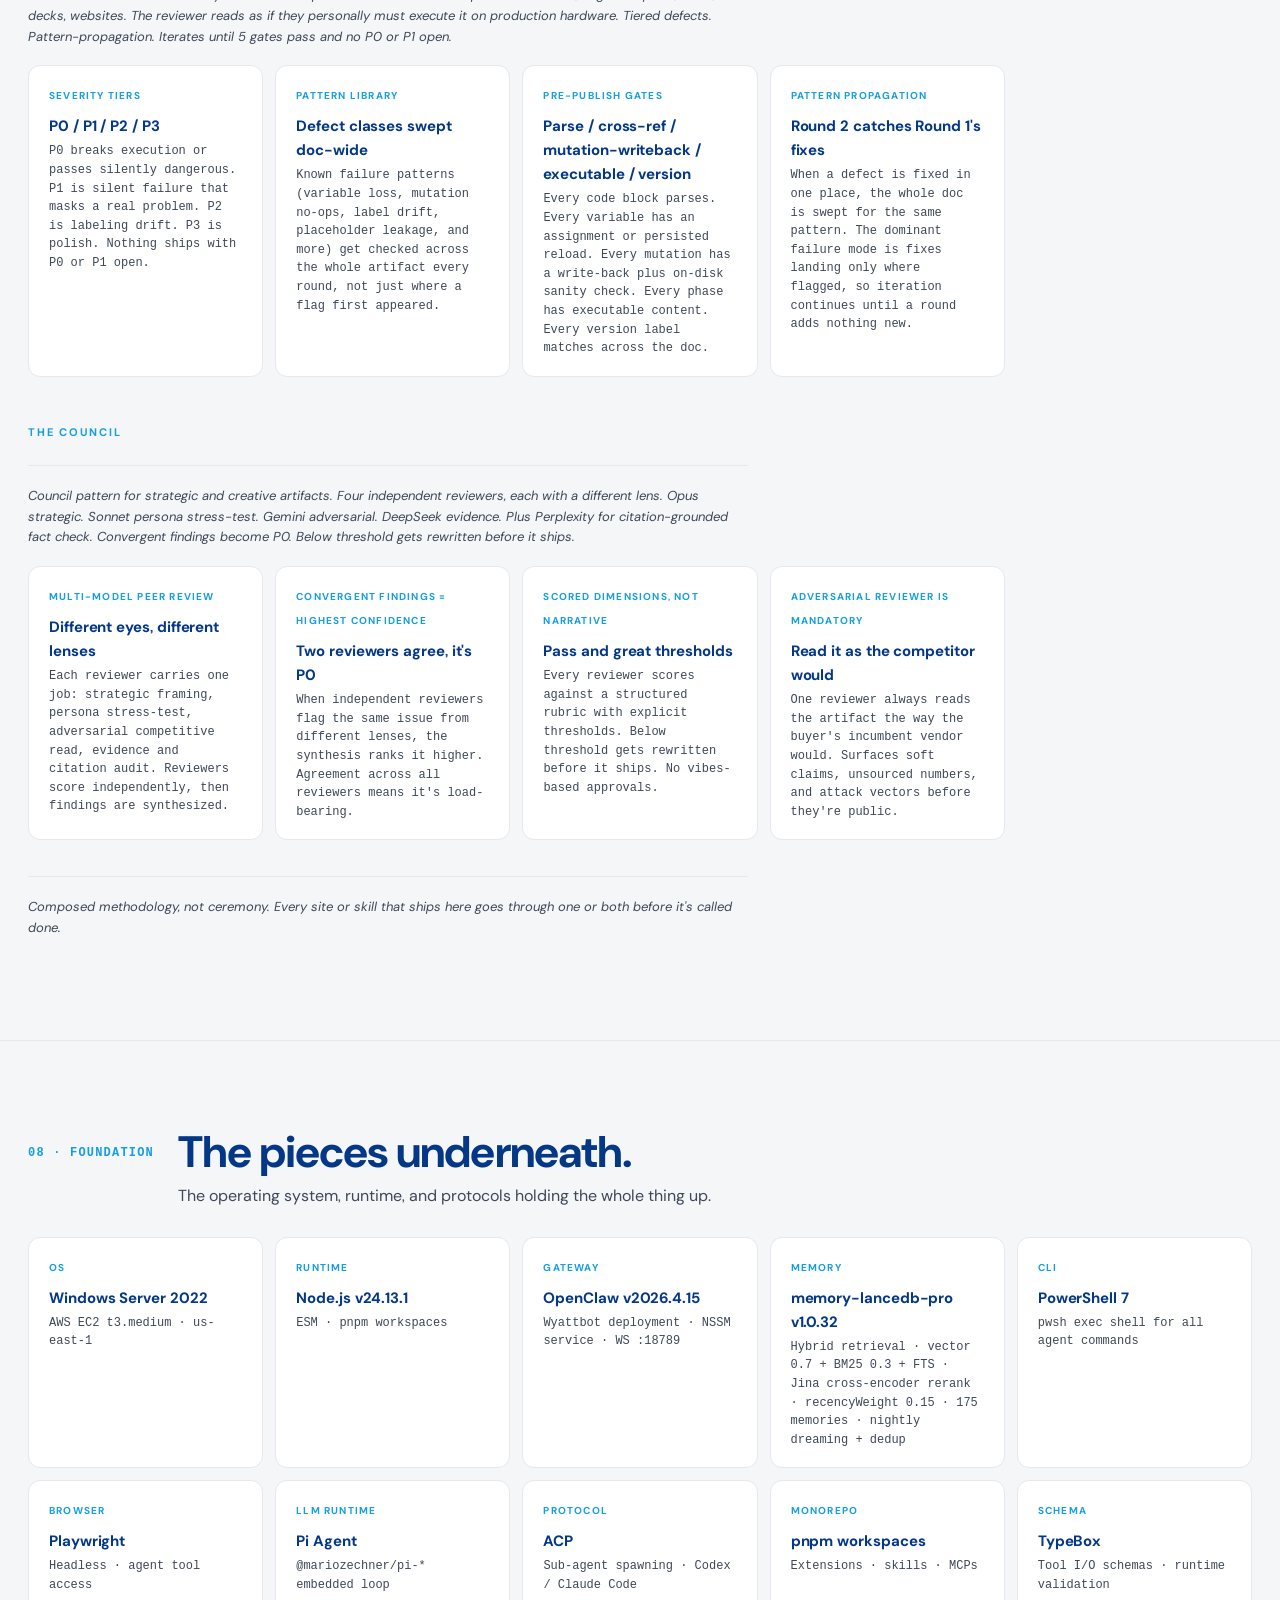
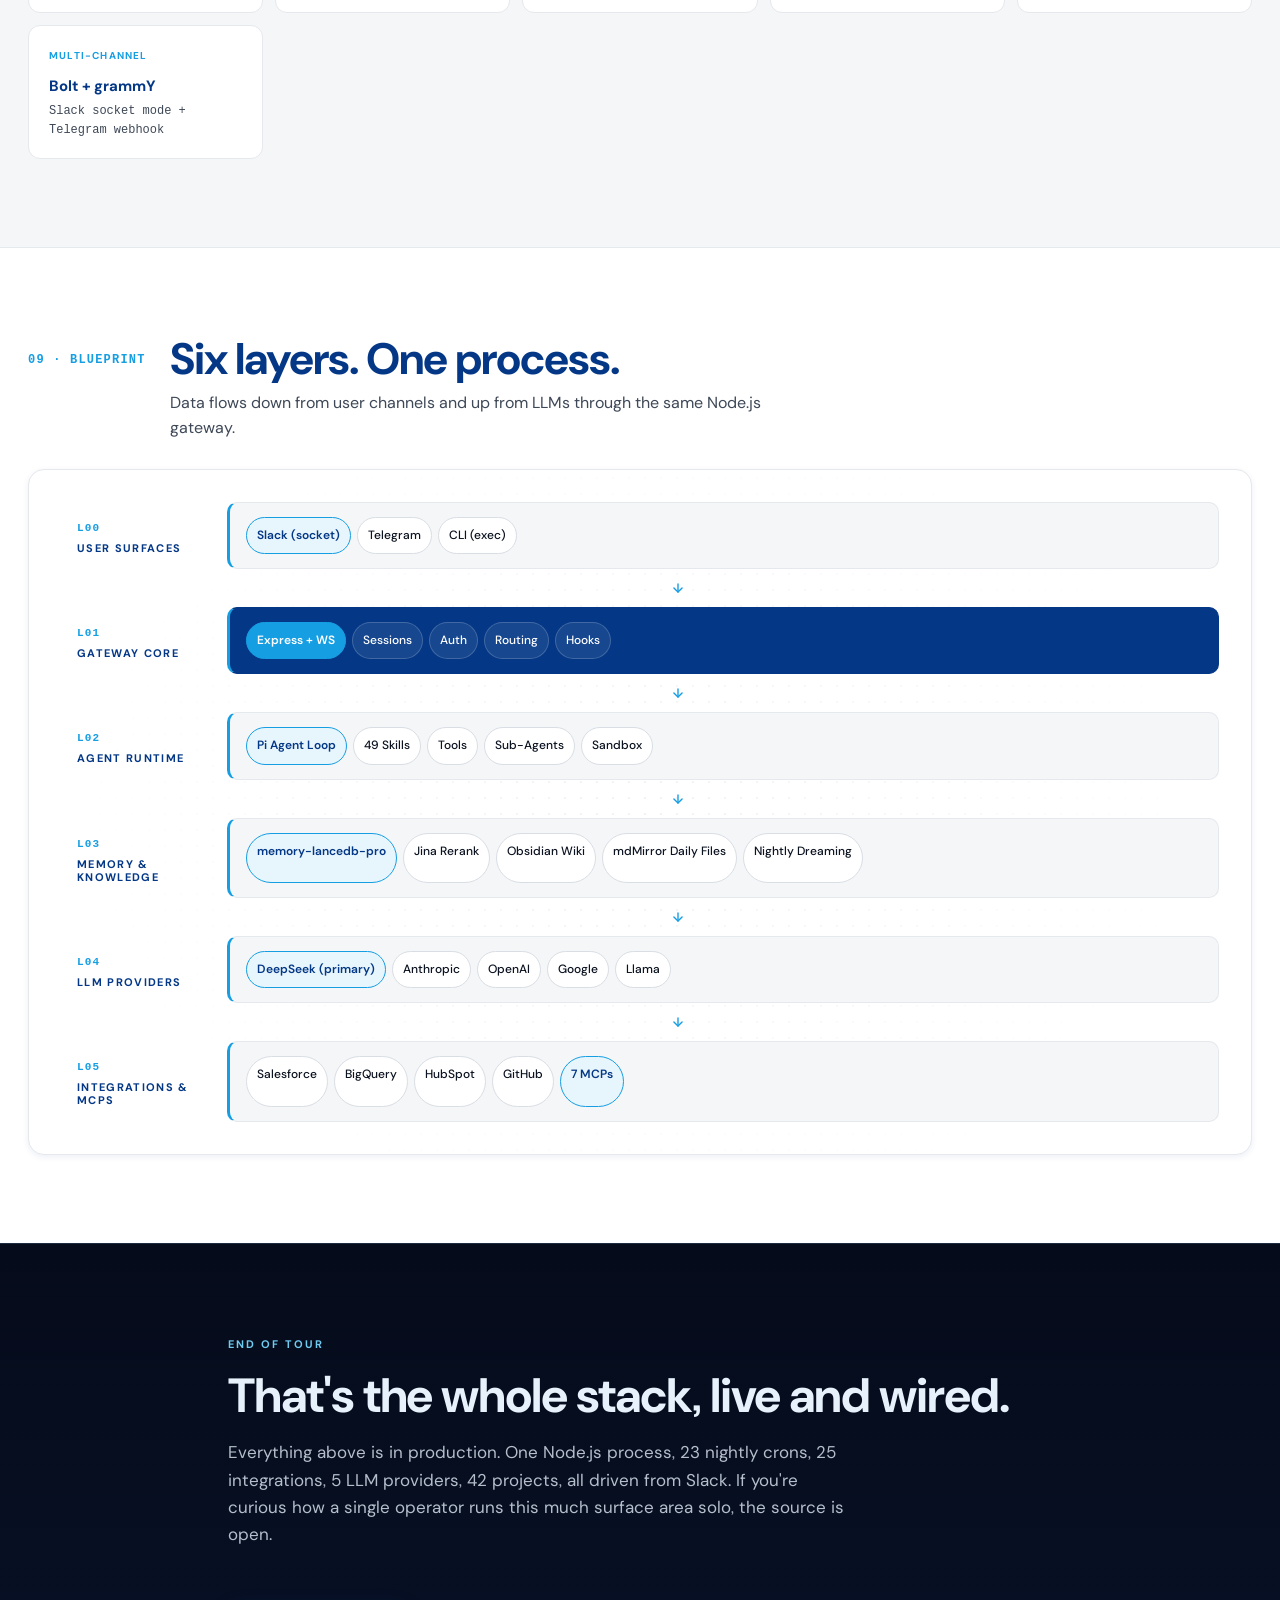
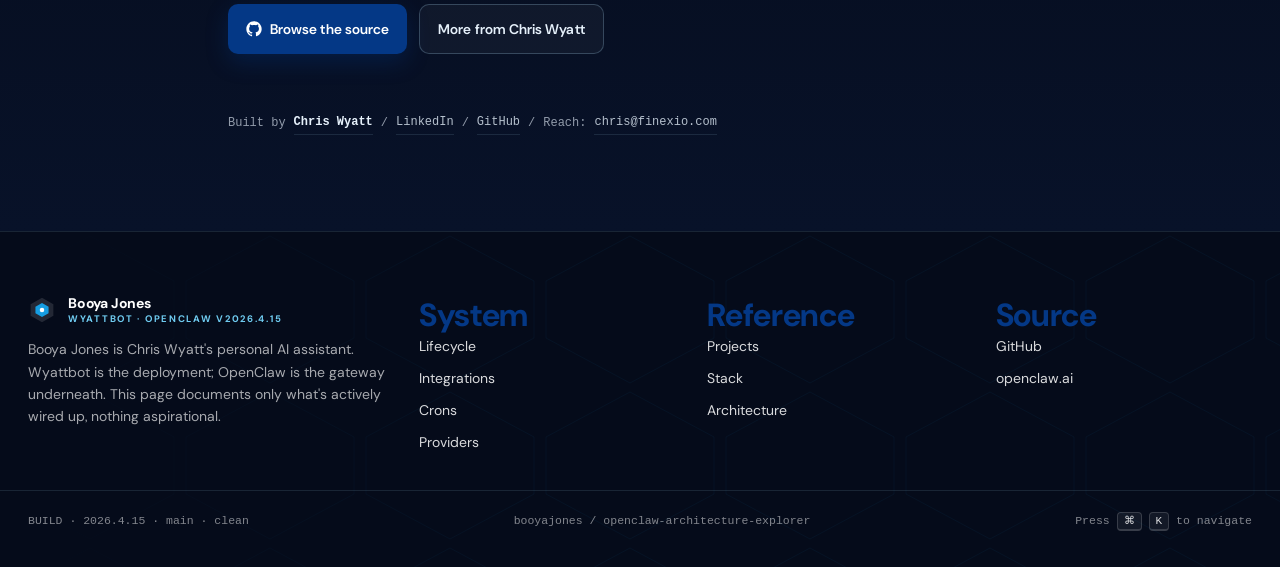
==== commit 4033a916: "topbar: sync hamburger breakpoint to match nav (1080 -> 1200) The desktop nav was bumped to hide at " ====
--- a/index.html
+++ b/index.html
@@ -742,7 +742,7 @@
   cursor: pointer;
 }
 .nav-toggle:hover { border-color: var(--mc-line-strong); }
-@media (max-width: 1080px) {
+@media (max-width: 1200px) {
   .nav-toggle { display: inline-flex; }
   .top-nav.is-open {
     display: flex;
